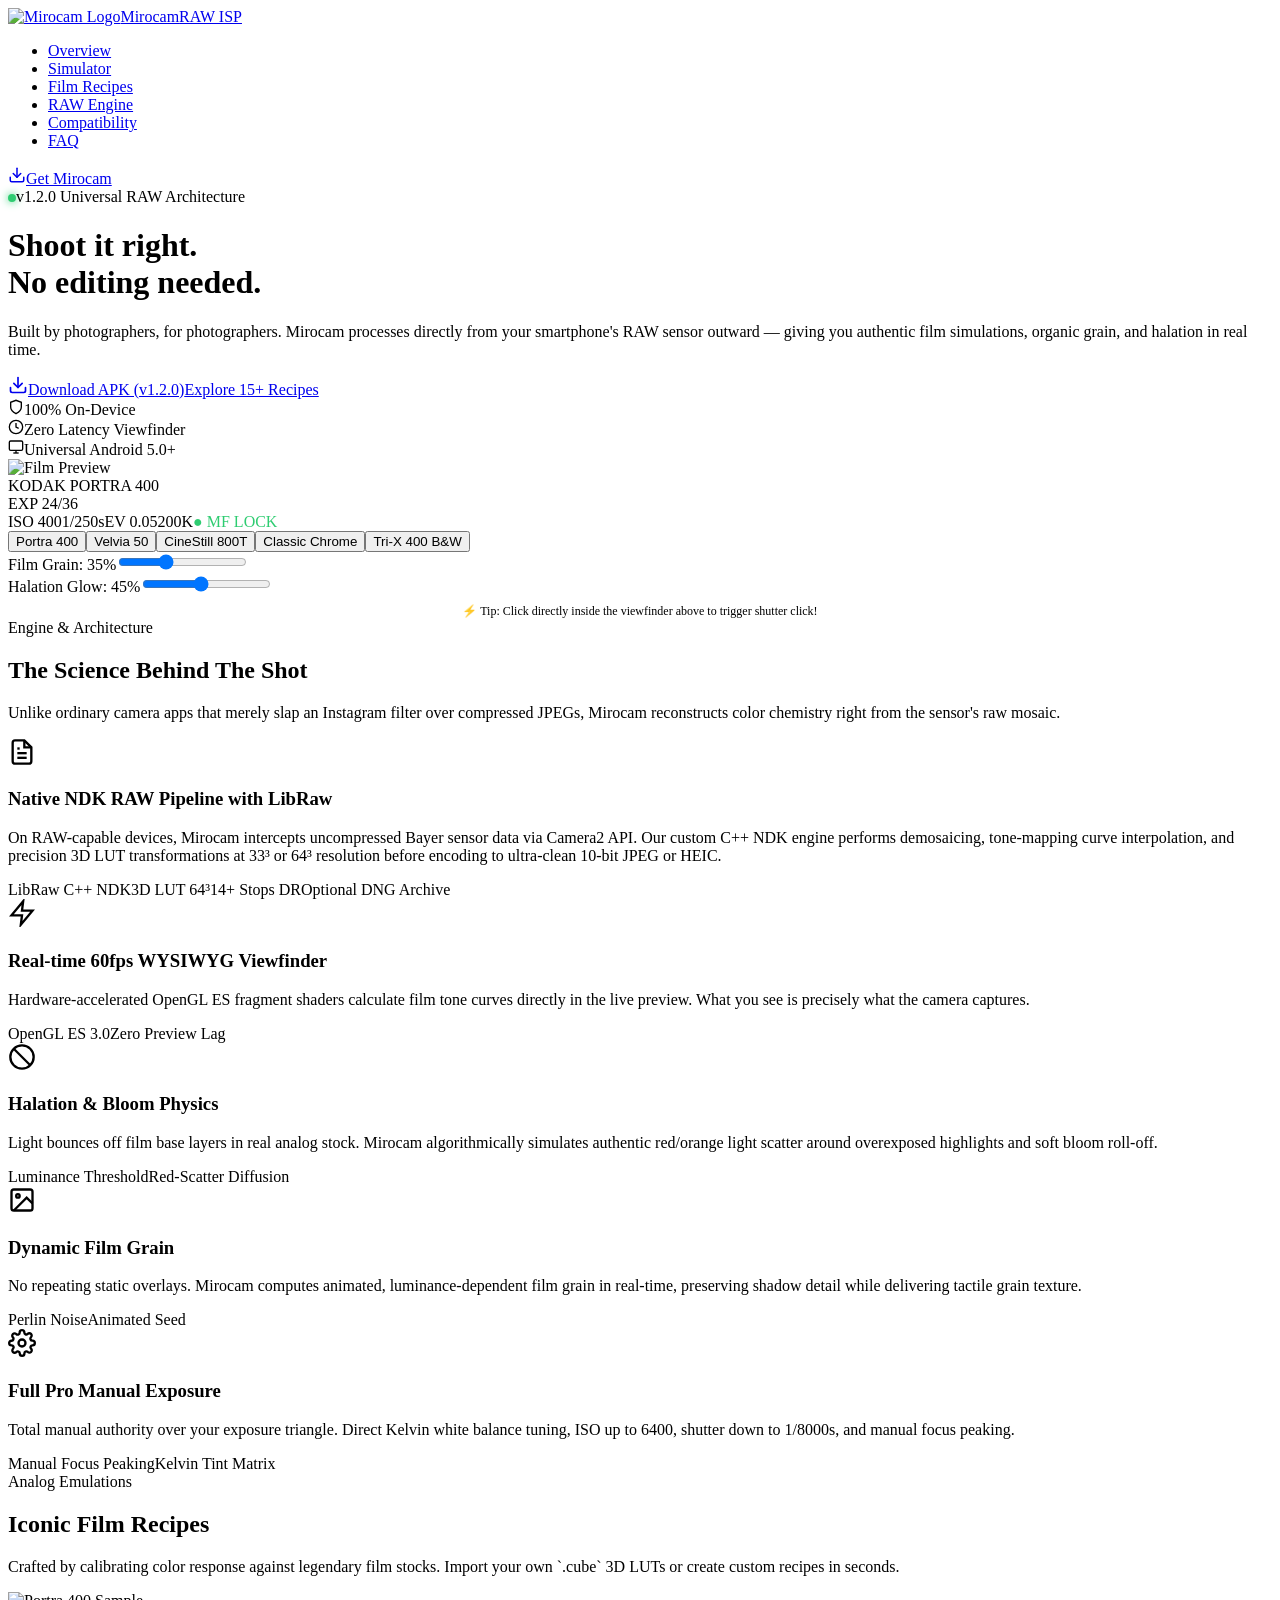
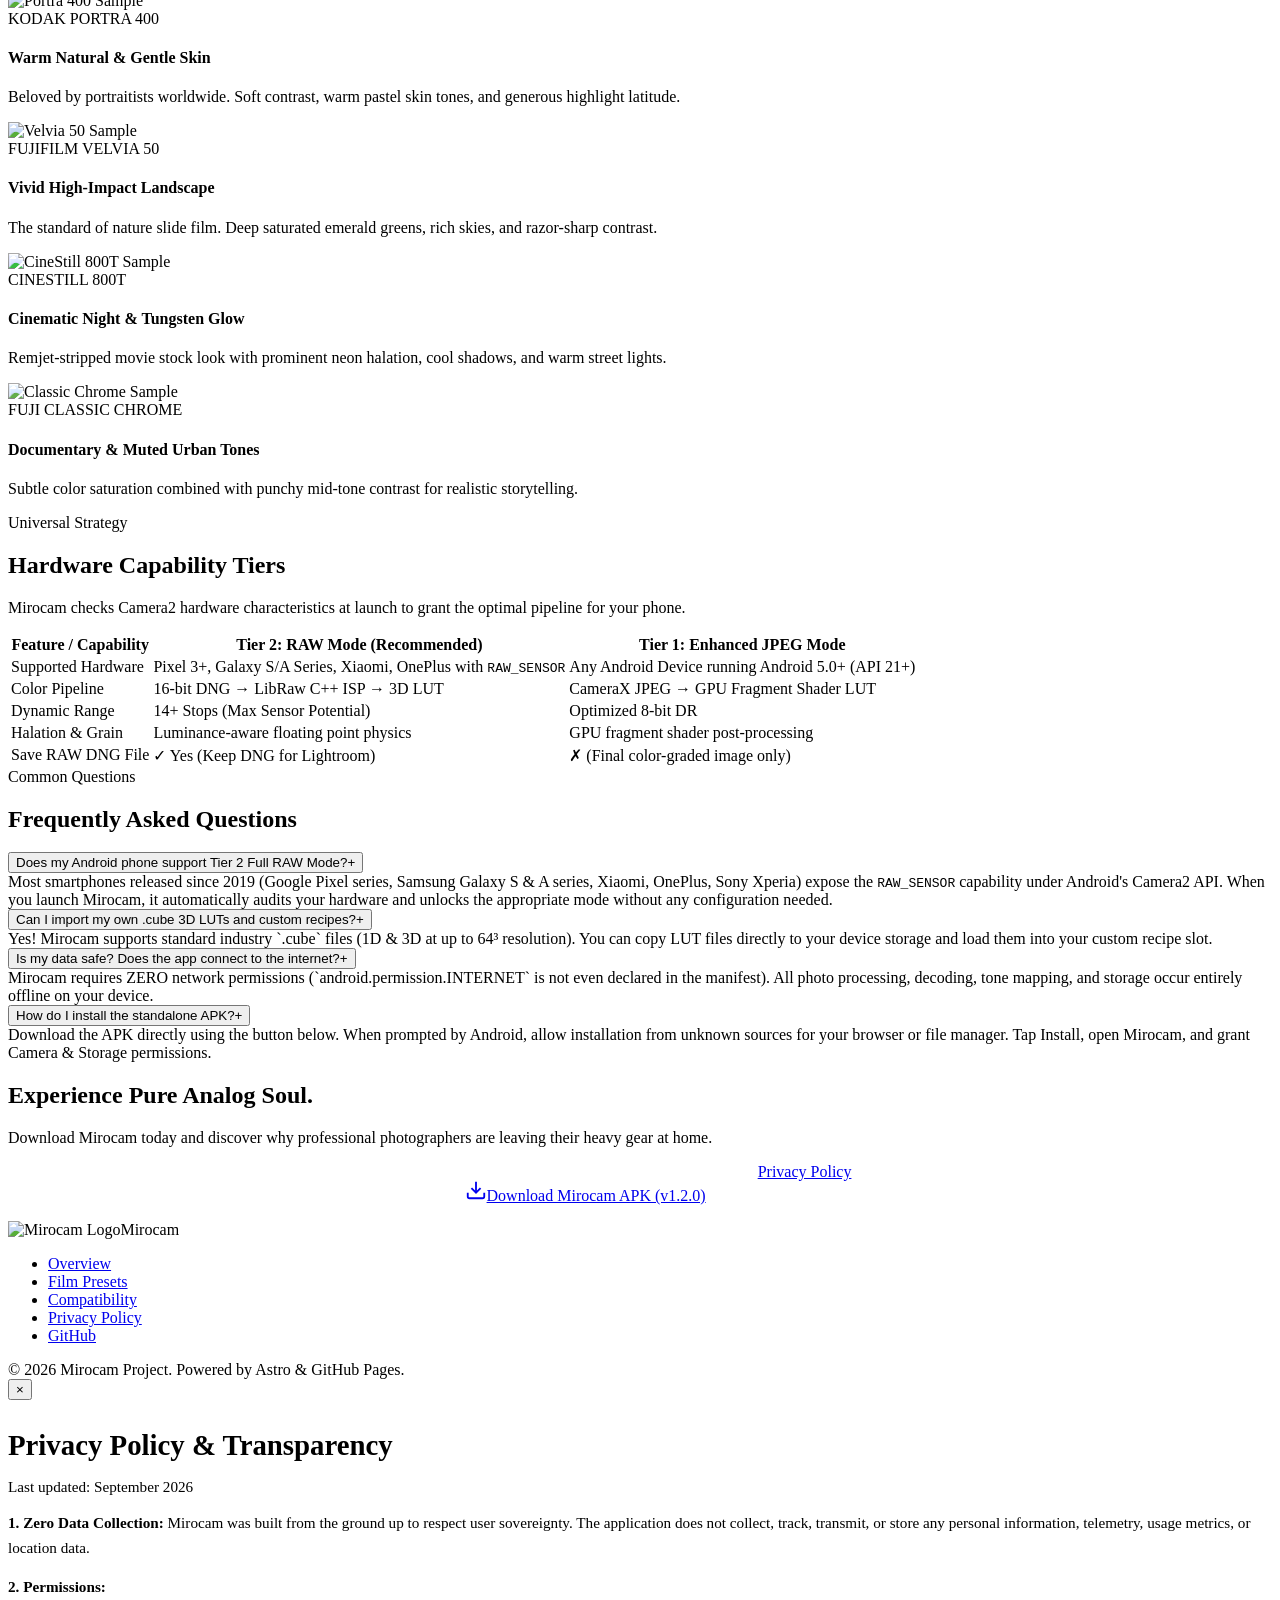
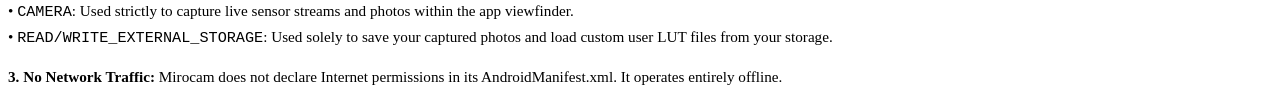
==== index.html @ 97ad63b9 "feat: initial static build for GitHub Pages" ====
<!DOCTYPE html><html lang="en"><head><meta charset="UTF-8"><meta name="viewport" content="width=device-width, initial-scale=1.0"><title>Mirocam — Analog Film Simulation & RAW Camera for Android</title><meta name="description" content="Transform your Android phone into an authentic film camera. Featuring a 16-bit RAW ISP pipeline, real-time 60fps viewfinder simulations, halation, grain, and curated film recipes. Shoot it right, no editing needed."><meta name="keywords" content="analog camera, film simulation, fujifilm recipes, raw camera android, libraw, 3d lut, halation, portra 400, velvia 50"><!-- OpenGraph --><meta property="og:title" content="Mirocam — Shoot it right. No editing needed."><meta property="og:description" content="True RAW sensor pipeline, real-time 60fps film viewfinder, and iconic analog recipes on your Android device."><meta property="og:image" content="/mirocam-web/assets/hero_sample.jpg"><meta property="og:type" content="website"><meta name="theme-color" content="#0a0c10"><!-- Google Fonts --><link rel="preconnect" href="https://fonts.googleapis.com"><link rel="preconnect" href="https://fonts.gstatic.com" crossorigin><link href="https://fonts.googleapis.com/css2?family=Playfair+Display:ital,wght@0,600;0,800;1,600&family=Plus+Jakarta+Sans:wght@400;500;600;700;800&family=Space+Grotesk:wght@500;600;700&display=swap" rel="stylesheet"><link rel="stylesheet" href="/mirocam-web/css/style.css"><link rel="icon" type="image/png" href="/mirocam-web/assets/logo.png"></head><body><!-- Grain Overlay --><div class="grain-overlay"></div><!-- Navigation --><nav class="navbar"><div class="container nav-inner"><a href="#" class="brand-link"><img src="/mirocam-web/assets/logo.png" alt="Mirocam Logo" class="brand-logo"><span class="brand-text">Mirocam</span><span class="brand-badge">RAW ISP</span></a><ul class="nav-links"><li><a href="#overview">Overview</a></li><li><a href="#simulator">Simulator</a></li><li><a href="#recipes">Film Recipes</a></li><li><a href="#technology">RAW Engine</a></li><li><a href="#specs">Compatibility</a></li><li><a href="#faq">FAQ</a></li></ul><div class="nav-actions"><a href="#download" class="btn btn-primary"><svg width="18" height="18" viewBox="0 0 24 24" fill="none" stroke="currentColor" stroke-width="2" stroke-linecap="round" stroke-linejoin="round"><path d="M21 15v4a2 2 0 0 1-2 2H5a2 2 0 0 1-2-2v-4"></path><polyline points="7 10 12 15 17 10"></polyline><line x1="12" y1="15" x2="12" y2="3"></line></svg>Get Mirocam</a></div></div></nav><!-- Hero Section --><header class="hero" id="overview"><div class="container hero-grid"><div class="hero-content"><div class="hero-pill"><span style="display:inline-block; width:8px; height:8px; border-radius:50%; background:#2ecc71; box-shadow:0 0 8px #2ecc71;"></span>v1.2.0 Universal RAW Architecture</div><h1 class="hero-title">Shoot it right.<br><span class="gradient-text">No editing needed.</span></h1><p class="hero-lead">Built by photographers, for photographers. Mirocam processes directly from your smartphone's RAW sensor outward — giving you authentic film simulations, organic grain, and halation in real time.</p><div class="hero-actions"><a href="#download" class="btn btn-primary btn-large"><svg width="20" height="20" viewBox="0 0 24 24" fill="none" stroke="currentColor" stroke-width="2" stroke-linecap="round" stroke-linejoin="round"><path d="M21 15v4a2 2 0 0 1-2 2H5a2 2 0 0 1-2-2v-4"></path><polyline points="7 10 12 15 17 10"></polyline><line x1="12" y1="15" x2="12" y2="3"></line></svg>Download APK (v1.2.0)</a><a href="#recipes" class="btn btn-secondary btn-large">Explore 15+ Recipes</a></div><div class="hero-meta"><div class="hero-meta-item"><svg width="16" height="16" viewBox="0 0 24 24" fill="none" stroke="currentColor" stroke-width="2"><path d="M12 22s8-4 8-10V5l-8-3-8 3v7c0 6 8 10 8 10z"></path></svg>100% On-Device</div><div class="hero-meta-item"><svg width="16" height="16" viewBox="0 0 24 24" fill="none" stroke="currentColor" stroke-width="2"><circle cx="12" cy="12" r="10"></circle><polyline points="12 6 12 12 16 14"></polyline></svg>Zero Latency Viewfinder</div><div class="hero-meta-item"><svg width="16" height="16" viewBox="0 0 24 24" fill="none" stroke="currentColor" stroke-width="2"><rect x="2" y="3" width="20" height="14" rx="2" ry="2"></rect><line x1="8" y1="21" x2="16" y2="21"></line><line x1="12" y1="17" x2="12" y2="21"></line></svg>Universal Android 5.0+</div></div></div><!-- Interactive Viewfinder Simulator --><div class="viewfinder-wrapper" id="simulator"><div class="viewfinder-bezel" id="vfBezel" title="Click anywhere to trigger shutter flash!"><img src="/mirocam-web/assets/hero_sample.jpg" alt="Film Preview" id="vfImage" class="viewfinder-image"><div class="halation-glow" id="vfHalation"></div><!-- HUD overlays --><div class="hud-top"><div class="hud-recipe-badge" id="vfBadge">KODAK PORTRA 400</div><div id="vfExp">EXP 24/36</div></div><div class="hud-crosshair"></div><div class="hud-bottom"><span id="vfIso">ISO 400</span><span id="vfSs">1/250s</span><span>EV 0.0</span><span id="vfWb">5200K</span><span style="color:#2ecc71;">● MF LOCK</span></div></div><!-- Simulator Control Deck --><div class="simulator-controls"><div class="recipe-tabs"><button class="recipe-btn active" data-recipe="portra">Portra 400</button><button class="recipe-btn" data-recipe="velvia">Velvia 50</button><button class="recipe-btn" data-recipe="cinestill">CineStill 800T</button><button class="recipe-btn" data-recipe="chrome">Classic Chrome</button><button class="recipe-btn" data-recipe="trix">Tri-X 400 B&W</button></div><div class="simulator-sliders"><div class="slider-group"><label>Film Grain: <span id="grainVal">35%</span></label><input type="range" id="grainSlider" min="0" max="100" value="35"></div><div class="slider-group"><label>Halation Glow: <span id="halationVal">45%</span></label><input type="range" id="halationSlider" min="0" max="100" value="45"></div></div><div style="font-size:0.75rem; color:var(--text-muted); font-family:var(--font-mono); margin-top:8px; text-align:center;">⚡ Tip: Click directly inside the viewfinder above to trigger shutter click!</div></div></div></div></header><!-- Bento Features Grid --><section class="section" id="technology"><div class="container"><div class="section-header"><div class="section-tag">Engine & Architecture</div><h2 class="section-title">The Science Behind The Shot</h2><p class="section-desc">Unlike ordinary camera apps that merely slap an Instagram filter over compressed JPEGs, Mirocam reconstructs color chemistry right from the sensor's raw mosaic.</p></div><div class="bento-grid"><div class="bento-card span-2"><div class="bento-icon"><svg width="28" height="28" viewBox="0 0 24 24" fill="none" stroke="currentColor" stroke-width="2"><path d="M14 2H6a2 2 0 0 0-2 2v16a2 2 0 0 0 2 2h12a2 2 0 0 0 2-2V8z"></path><polyline points="14 2 14 8 20 8"></polyline><line x1="16" y1="13" x2="8" y2="13"></line><line x1="16" y1="17" x2="8" y2="17"></line><polyline points="10 9 9 9 8 9"></polyline></svg></div><h3>Native NDK RAW Pipeline with LibRaw</h3><p>On RAW-capable devices, Mirocam intercepts uncompressed Bayer sensor data via Camera2 API. Our custom C++ NDK engine performs demosaicing, tone-mapping curve interpolation, and precision 3D LUT transformations at 33³ or 64³ resolution before encoding to ultra-clean 10-bit JPEG or HEIC.</p><div class="tech-tags"><span class="tech-tag">LibRaw C++ NDK</span><span class="tech-tag">3D LUT 64³</span><span class="tech-tag">14+ Stops DR</span><span class="tech-tag">Optional DNG Archive</span></div></div><div class="bento-card"><div class="bento-icon"><svg width="28" height="28" viewBox="0 0 24 24" fill="none" stroke="currentColor" stroke-width="2"><polygon points="13 2 3 14 12 14 11 22 21 10 12 10 13 2"></polygon></svg></div><h3>Real-time 60fps WYSIWYG Viewfinder</h3><p>Hardware-accelerated OpenGL ES fragment shaders calculate film tone curves directly in the live preview. What you see is precisely what the camera captures.</p><div class="tech-tags"><span class="tech-tag">OpenGL ES 3.0</span><span class="tech-tag">Zero Preview Lag</span></div></div><div class="bento-card"><div class="bento-icon"><svg width="28" height="28" viewBox="0 0 24 24" fill="none" stroke="currentColor" stroke-width="2"><circle cx="12" cy="12" r="10"></circle><line x1="4.93" y1="4.93" x2="19.07" y2="19.07"></line></svg></div><h3>Halation & Bloom Physics</h3><p>Light bounces off film base layers in real analog stock. Mirocam algorithmically simulates authentic red/orange light scatter around overexposed highlights and soft bloom roll-off.</p><div class="tech-tags"><span class="tech-tag">Luminance Threshold</span><span class="tech-tag">Red-Scatter Diffusion</span></div></div><div class="bento-card"><div class="bento-icon"><svg width="28" height="28" viewBox="0 0 24 24" fill="none" stroke="currentColor" stroke-width="2"><rect x="3" y="3" width="18" height="18" rx="2" ry="2"></rect><circle cx="8.5" cy="8.5" r="1.5"></circle><polyline points="21 15 16 10 5 21"></polyline></svg></div><h3>Dynamic Film Grain</h3><p>No repeating static overlays. Mirocam computes animated, luminance-dependent film grain in real-time, preserving shadow detail while delivering tactile grain texture.</p><div class="tech-tags"><span class="tech-tag">Perlin Noise</span><span class="tech-tag">Animated Seed</span></div></div><div class="bento-card"><div class="bento-icon"><svg width="28" height="28" viewBox="0 0 24 24" fill="none" stroke="currentColor" stroke-width="2"><circle cx="12" cy="12" r="3"></circle><path d="M19.4 15a1.65 1.65 0 0 0 .33 1.82l.06.06a2 2 0 0 1 0 2.83 2 2 0 0 1-2.83 0l-.06-.06a1.65 1.65 0 0 0-1.82-.33 1.65 1.65 0 0 0-1 1.51V21a2 2 0 0 1-2 2 2 2 0 0 1-2-2v-.09A1.65 1.65 0 0 0 9 19.4a1.65 1.65 0 0 0-1.82.33l-.06.06a2 2 0 0 1-2.83 0 2 2 0 0 1 0-2.83l.06-.06a1.65 1.65 0 0 0 .33-1.82 1.65 1.65 0 0 0-1.51-1H3a2 2 0 0 1-2-2 2 2 0 0 1 2-2h.09A1.65 1.65 0 0 0 4.6 9a1.65 1.65 0 0 0-.33-1.82l-.06-.06a2 2 0 0 1 0-2.83 2 2 0 0 1 2.83 0l.06.06a1.65 1.65 0 0 0 1.82.33H9a1.65 1.65 0 0 0 1-1.51V3a2 2 0 0 1 2-2 2 2 0 0 1 2 2v.09a1.65 1.65 0 0 0 1 1.51 1.65 1.65 0 0 0 1.82-.33l.06-.06a2 2 0 0 1 2.83 0 2 2 0 0 1 0 2.83l-.06.06a1.65 1.65 0 0 0-.33 1.82V9a1.65 1.65 0 0 0 1.51 1H21a2 2 0 0 1 2 2 2 2 0 0 1-2 2h-.09a1.65 1.65 0 0 0-1.51 1z"></path></svg></div><h3>Full Pro Manual Exposure</h3><p>Total manual authority over your exposure triangle. Direct Kelvin white balance tuning, ISO up to 6400, shutter down to 1/8000s, and manual focus peaking.</p><div class="tech-tags"><span class="tech-tag">Manual Focus Peaking</span><span class="tech-tag">Kelvin Tint Matrix</span></div></div></div></div></section><!-- Film Recipes Showcase --><section class="section" id="recipes" style="background: rgba(255,255,255,0.01);"><div class="container"><div class="section-header"><div class="section-tag">Analog Emulations</div><h2 class="section-title">Iconic Film Recipes</h2><p class="section-desc">Crafted by calibrating color response against legendary film stocks. Import your own `.cube` 3D LUTs or create custom recipes in seconds.</p></div><div class="recipes-grid"><div class="recipe-card"><div class="recipe-thumb"><img src="/mirocam-web/assets/hero_sample.jpg" alt="Portra 400 Sample"></div><div class="recipe-card-content"><div class="recipe-badge-name">KODAK PORTRA 400</div><h4>Warm Natural & Gentle Skin</h4><p>Beloved by portraitists worldwide. Soft contrast, warm pastel skin tones, and generous highlight latitude.</p><div class="color-palette-bar"><span class="color-swatch" style="background:#e8b998;"></span><span class="color-swatch" style="background:#d48a60;"></span><span class="color-swatch" style="background:#8f5e42;"></span><span class="color-swatch" style="background:#2b2c34;"></span></div></div></div><div class="recipe-card"><div class="recipe-thumb"><img src="/mirocam-web/assets/velvia_sample.jpg" alt="Velvia 50 Sample"></div><div class="recipe-card-content"><div class="recipe-badge-name">FUJIFILM VELVIA 50</div><h4>Vivid High-Impact Landscape</h4><p>The standard of nature slide film. Deep saturated emerald greens, rich skies, and razor-sharp contrast.</p><div class="color-palette-bar"><span class="color-swatch" style="background:#2ecc71;"></span><span class="color-swatch" style="background:#27ae60;"></span><span class="color-swatch" style="background:#f39c12;"></span><span class="color-swatch" style="background:#1b4f72;"></span></div></div></div><div class="recipe-card"><div class="recipe-thumb"><img src="/mirocam-web/assets/hero_sample.jpg" alt="CineStill 800T Sample" style="filter: hue-rotate(15deg) contrast(1.2);"></div><div class="recipe-card-content"><div class="recipe-badge-name">CINESTILL 800T</div><h4>Cinematic Night & Tungsten Glow</h4><p>Remjet-stripped movie stock look with prominent neon halation, cool shadows, and warm street lights.</p><div class="color-palette-bar"><span class="color-swatch" style="background:#e74c3c;"></span><span class="color-swatch" style="background:#f1c40f;"></span><span class="color-swatch" style="background:#2980b9;"></span><span class="color-swatch" style="background:#111936;"></span></div></div></div><div class="recipe-card"><div class="recipe-thumb"><img src="/mirocam-web/assets/hero_sample.jpg" alt="Classic Chrome Sample" style="filter: saturate(0.7) contrast(1.2);"></div><div class="recipe-card-content"><div class="recipe-badge-name">FUJI CLASSIC CHROME</div><h4>Documentary & Muted Urban Tones</h4><p>Subtle color saturation combined with punchy mid-tone contrast for realistic storytelling.</p><div class="color-palette-bar"><span class="color-swatch" style="background:#7f8c8d;"></span><span class="color-swatch" style="background:#95a5a6;"></span><span class="color-swatch" style="background:#34495e;"></span><span class="color-swatch" style="background:#2c3e50;"></span></div></div></div></div></div></section><!-- Hardware Compatibility Table --><section class="section" id="specs"><div class="container"><div class="section-header"><div class="section-tag">Universal Strategy</div><h2 class="section-title">Hardware Capability Tiers</h2><p class="section-desc">Mirocam checks Camera2 hardware characteristics at launch to grant the optimal pipeline for your phone.</p></div><div class="comparison-container"><div class="table-responsive"><table class="comp-table"><thead><tr><th>Feature / Capability</th><th class="highlight-col">Tier 2: RAW Mode (Recommended)</th><th>Tier 1: Enhanced JPEG Mode</th></tr></thead><tbody><tr><td>Supported Hardware</td><td class="highlight-col">Pixel 3+, Galaxy S/A Series, Xiaomi, OnePlus with <code>RAW_SENSOR</code></td><td>Any Android Device running Android 5.0+ (API 21+)</td></tr><tr><td>Color Pipeline</td><td class="highlight-col">16-bit DNG → LibRaw C++ ISP → 3D LUT</td><td>CameraX JPEG → GPU Fragment Shader LUT</td></tr><tr><td>Dynamic Range</td><td class="highlight-col">14+ Stops (Max Sensor Potential)</td><td>Optimized 8-bit DR</td></tr><tr><td>Halation & Grain</td><td class="highlight-col">Luminance-aware floating point physics</td><td>GPU fragment shader post-processing</td></tr><tr><td>Save RAW DNG File</td><td class="highlight-col">✓ Yes (Keep DNG for Lightroom)</td><td>✗ (Final color-graded image only)</td></tr></tbody></table></div></div></div></section><!-- FAQ Section --><section class="section" id="faq"><div class="container"><div class="section-header"><div class="section-tag">Common Questions</div><h2 class="section-title">Frequently Asked Questions</h2></div><div class="faq-grid"><div class="faq-item"><button class="faq-question">Does my Android phone support Tier 2 Full RAW Mode?<span class="faq-icon">+</span></button><div class="faq-answer">Most smartphones released since 2019 (Google Pixel series, Samsung Galaxy S & A series, Xiaomi, OnePlus, Sony Xperia) expose the <code>RAW_SENSOR</code> capability under Android's Camera2 API. When you launch Mirocam, it automatically audits your hardware and unlocks the appropriate mode without any configuration needed.</div></div><div class="faq-item"><button class="faq-question">Can I import my own .cube 3D LUTs and custom recipes?<span class="faq-icon">+</span></button><div class="faq-answer">Yes! Mirocam supports standard industry `.cube` files (1D & 3D at up to 64³ resolution). You can copy LUT files directly to your device storage and load them into your custom recipe slot.</div></div><div class="faq-item"><button class="faq-question">Is my data safe? Does the app connect to the internet?<span class="faq-icon">+</span></button><div class="faq-answer">Mirocam requires ZERO network permissions (`android.permission.INTERNET` is not even declared in the manifest). All photo processing, decoding, tone mapping, and storage occur entirely offline on your device.</div></div><div class="faq-item"><button class="faq-question">How do I install the standalone APK?<span class="faq-icon">+</span></button><div class="faq-answer">Download the APK directly using the button below. When prompted by Android, allow installation from unknown sources for your browser or file manager. Tap Install, open Mirocam, and grant Camera & Storage permissions.</div></div></div></div></section><!-- Download CTA Section --><section class="section" id="download"><div class="container"><div class="cta-box"><h2>Experience Pure Analog Soul.</h2><p>Download Mirocam today and discover why professional photographers are leaving their heavy gear at home.</p><div style="display:flex; justify-content:center; gap:16px; flex-wrap:wrap;"><a href="#" class="btn btn-primary btn-large" style="padding: 16px 36px;"><svg width="22" height="22" viewBox="0 0 24 24" fill="none" stroke="currentColor" stroke-width="2"><path d="M21 15v4a2 2 0 0 1-2 2H5a2 2 0 0 1-2-2v-4"></path><polyline points="7 10 12 15 17 10"></polyline><line x1="12" y1="15" x2="12" y2="3"></line></svg>Download Mirocam APK (v1.2.0)</a><a href="#" class="btn btn-secondary btn-large" data-modal="privacy">Privacy Policy</a></div></div></div></section><!-- Footer --><footer class="footer"><div class="container"><div class="footer-inner"><div class="brand-link"><img src="/mirocam-web/assets/logo.png" alt="Mirocam Logo" class="brand-logo"><span class="brand-text">Mirocam</span></div><ul class="footer-links"><li><a href="#overview">Overview</a></li><li><a href="#recipes">Film Presets</a></li><li><a href="#specs">Compatibility</a></li><li><a href="#" data-modal="privacy">Privacy Policy</a></li><li><a href="#">GitHub</a></li></ul></div><div class="footer-bottom">&copy; 2026 Mirocam Project. Powered by Astro & GitHub Pages.</div></div></footer><!-- Privacy Policy Modal --><div class="modal" id="privacyModal"><div class="modal-content"><button class="modal-close" id="modalClose">&times;</button><h3 style="font-family: var(--font-serif); font-size: 1.8rem; margin-bottom: 16px;">Privacy Policy & Transparency</h3><p style="color: var(--text-secondary); margin-bottom: 14px; font-size: 0.95rem;">Last updated: September 2026</p><p style="color: var(--text-secondary); margin-bottom: 14px; font-size: 0.95rem; line-height: 1.6;"><strong>1. Zero Data Collection:</strong> Mirocam was built from the ground up to respect user sovereignty. The application does not collect, track, transmit, or store any personal information, telemetry, usage metrics, or location data.</p><p style="color: var(--text-secondary); margin-bottom: 14px; font-size: 0.95rem; line-height: 1.6;"><strong>2. Permissions:</strong><br>• <code>CAMERA</code>: Used strictly to capture live sensor streams and photos within the app viewfinder.<br>• <code>READ/WRITE_EXTERNAL_STORAGE</code>: Used solely to save your captured photos and load custom user LUT files from your storage.</p><p style="color: var(--text-secondary); margin-bottom: 14px; font-size: 0.95rem; line-height: 1.6;"><strong>3. No Network Traffic:</strong> Mirocam does not declare Internet permissions in its AndroidManifest.xml. It operates entirely offline.</p></div></div><script src="/mirocam-web/js/main.js"></script></body></html>
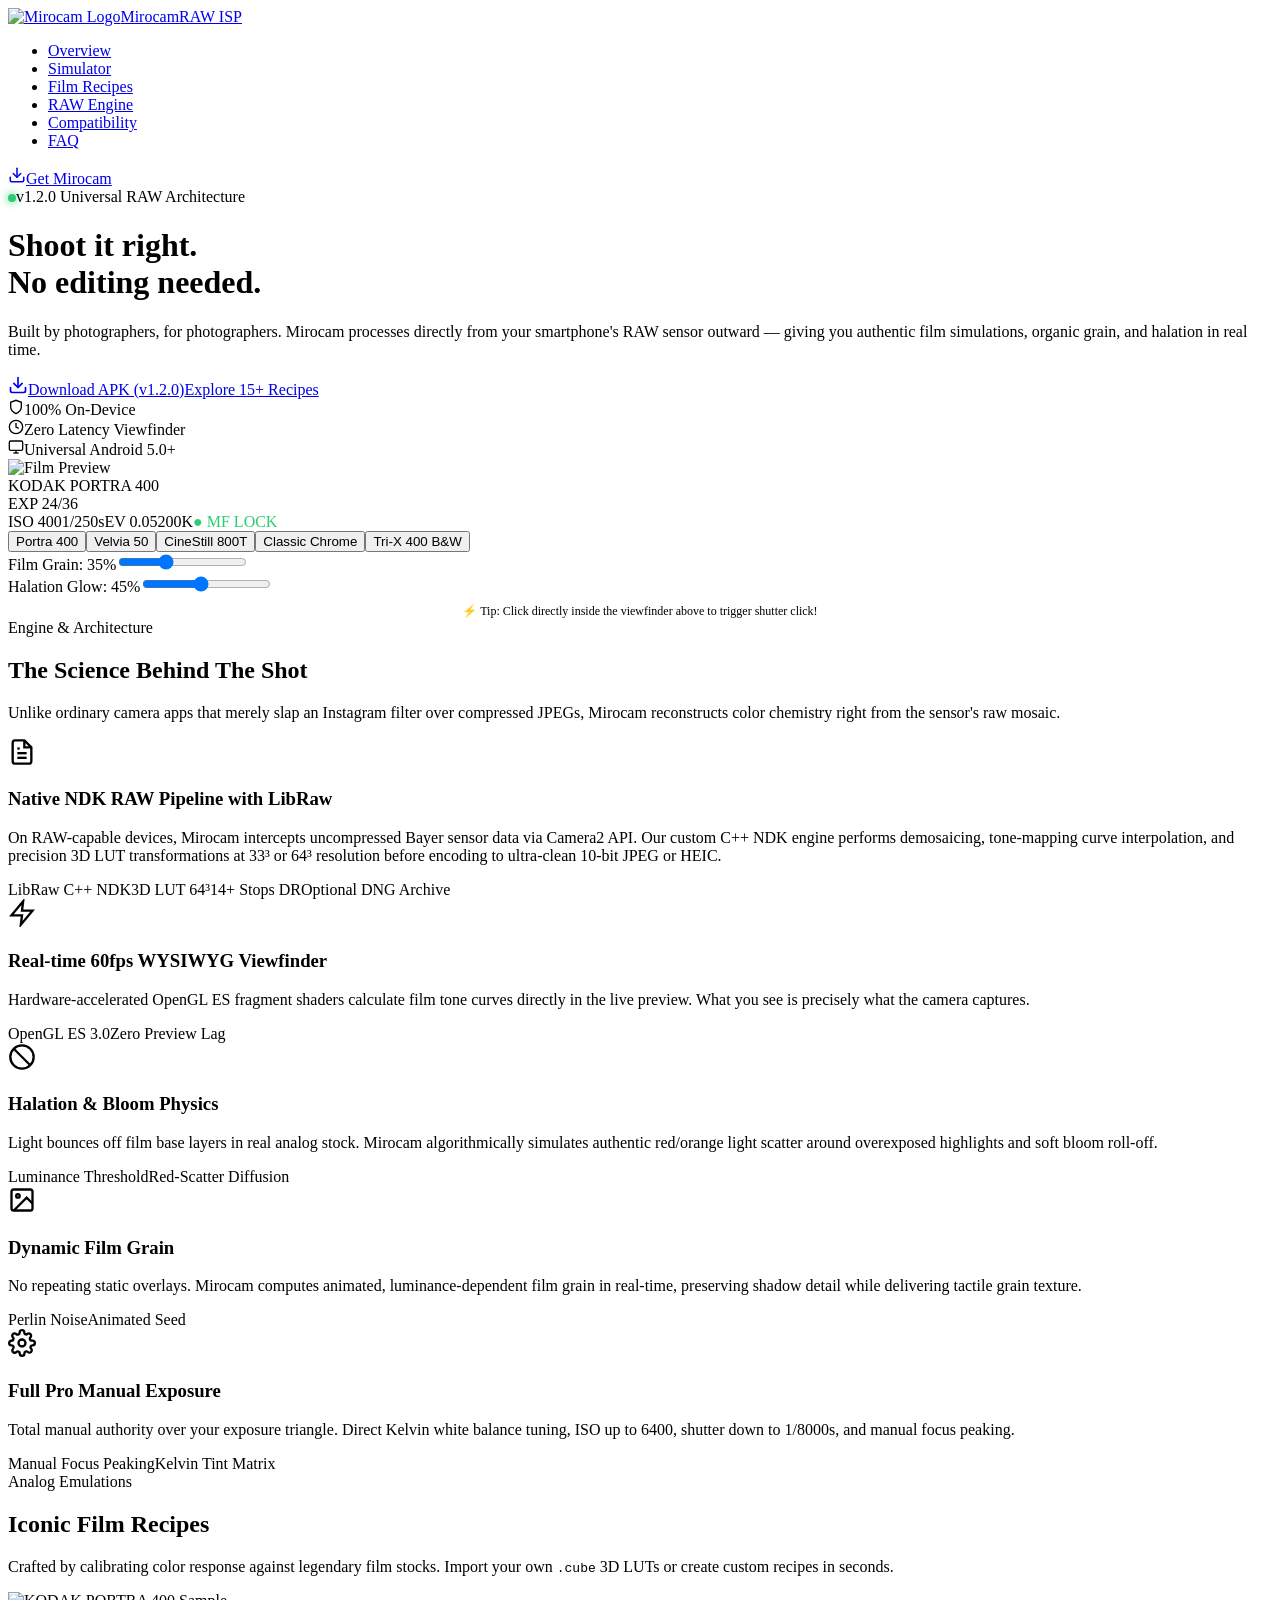
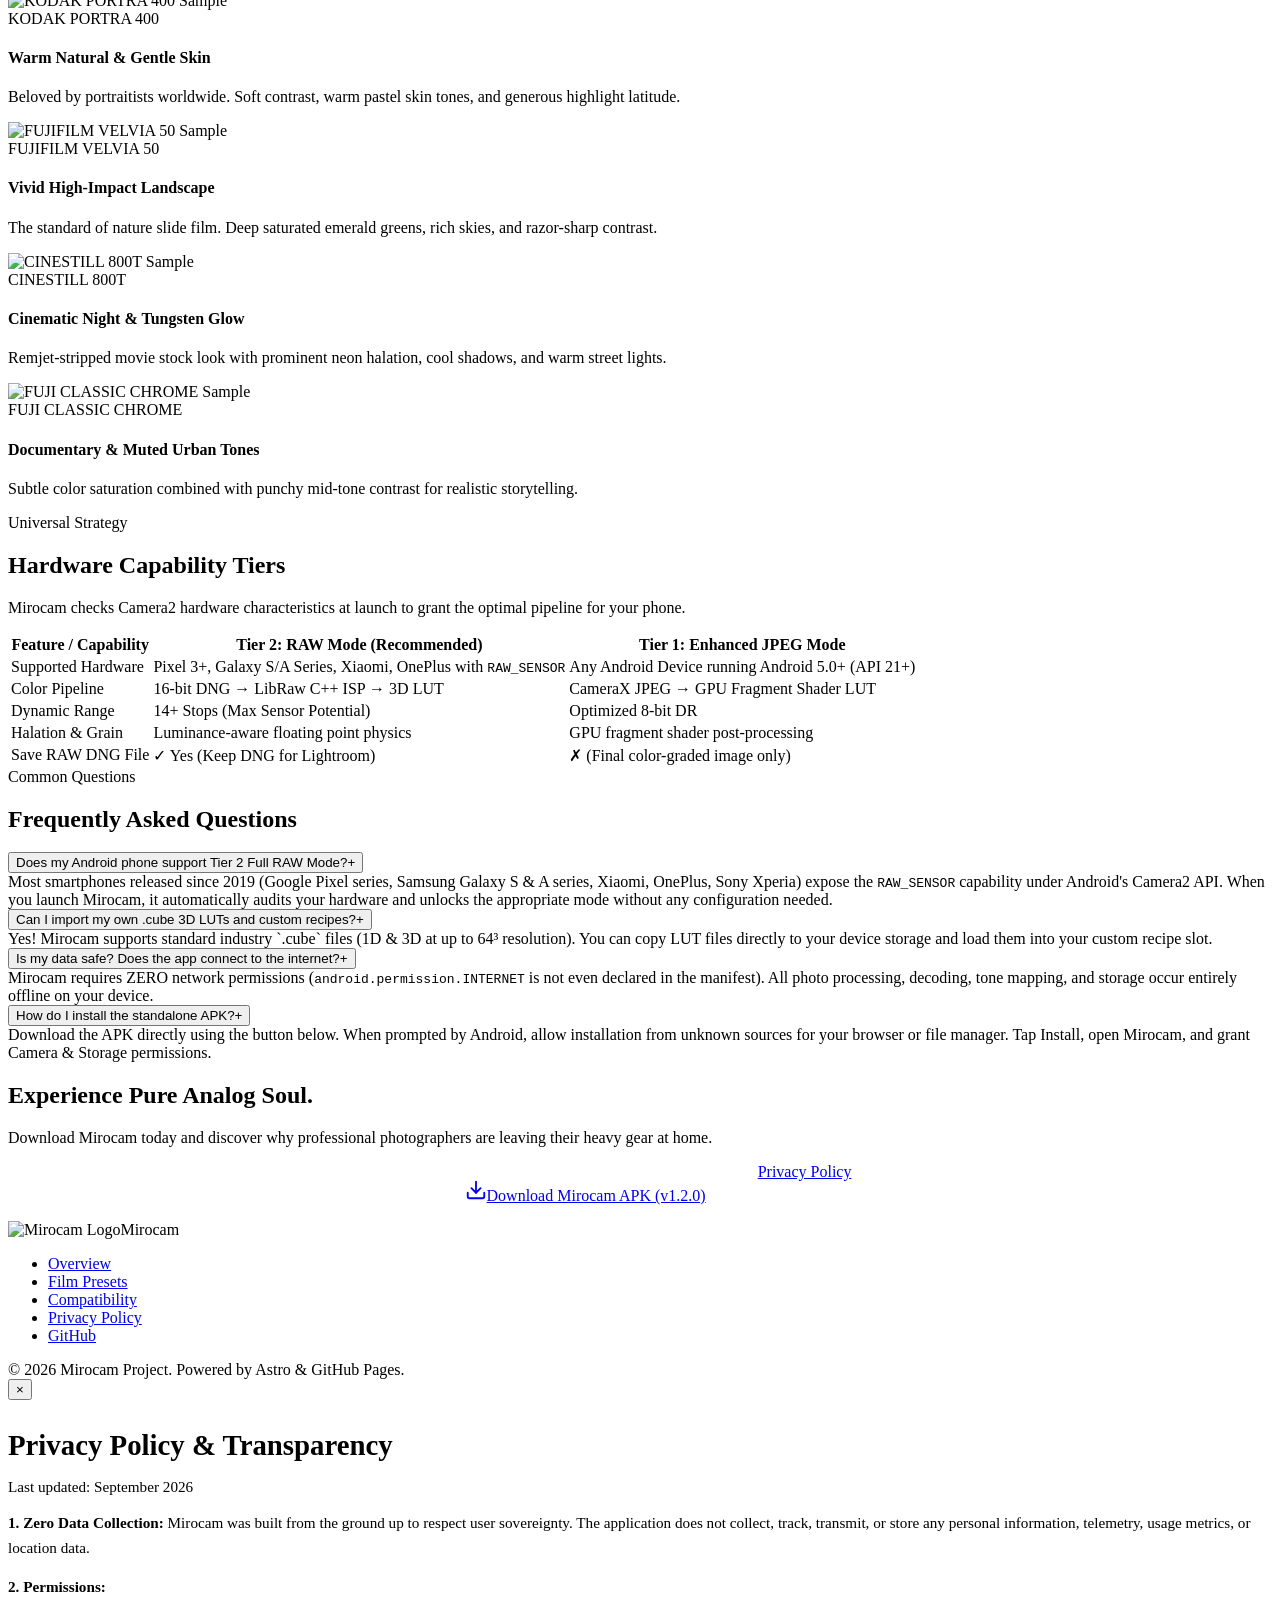
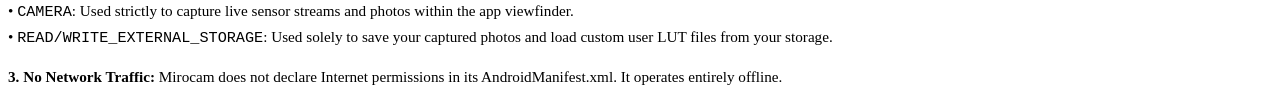
==== commit 6ad87c1c: "Update from https://github.com/trungntdev-9x/mirocam/commit/5ded9687a02304ae86dddd121e5688636910f578" ====
--- a/index.html
+++ b/index.html
@@ -1 +1 @@
-<!DOCTYPE html><html lang="en"><head><meta charset="UTF-8"><meta name="viewport" content="width=device-width, initial-scale=1.0"><title>Mirocam — Analog Film Simulation & RAW Camera for Android</title><meta name="description" content="Transform your Android phone into an authentic film camera. Featuring a 16-bit RAW ISP pipeline, real-time 60fps viewfinder simulations, halation, grain, and curated film recipes. Shoot it right, no editing needed."><meta name="keywords" content="analog camera, film simulation, fujifilm recipes, raw camera android, libraw, 3d lut, halation, portra 400, velvia 50"><!-- OpenGraph --><meta property="og:title" content="Mirocam — Shoot it right. No editing needed."><meta property="og:description" content="True RAW sensor pipeline, real-time 60fps film viewfinder, and iconic analog recipes on your Android device."><meta property="og:image" content="/mirocam-web/assets/hero_sample.jpg"><meta property="og:type" content="website"><meta name="theme-color" content="#0a0c10"><!-- Google Fonts --><link rel="preconnect" href="https://fonts.googleapis.com"><link rel="preconnect" href="https://fonts.gstatic.com" crossorigin><link href="https://fonts.googleapis.com/css2?family=Playfair+Display:ital,wght@0,600;0,800;1,600&family=Plus+Jakarta+Sans:wght@400;500;600;700;800&family=Space+Grotesk:wght@500;600;700&display=swap" rel="stylesheet"><link rel="stylesheet" href="/mirocam-web/css/style.css"><link rel="icon" type="image/png" href="/mirocam-web/assets/logo.png"></head><body><!-- Grain Overlay --><div class="grain-overlay"></div><!-- Navigation --><nav class="navbar"><div class="container nav-inner"><a href="#" class="brand-link"><img src="/mirocam-web/assets/logo.png" alt="Mirocam Logo" class="brand-logo"><span class="brand-text">Mirocam</span><span class="brand-badge">RAW ISP</span></a><ul class="nav-links"><li><a href="#overview">Overview</a></li><li><a href="#simulator">Simulator</a></li><li><a href="#recipes">Film Recipes</a></li><li><a href="#technology">RAW Engine</a></li><li><a href="#specs">Compatibility</a></li><li><a href="#faq">FAQ</a></li></ul><div class="nav-actions"><a href="#download" class="btn btn-primary"><svg width="18" height="18" viewBox="0 0 24 24" fill="none" stroke="currentColor" stroke-width="2" stroke-linecap="round" stroke-linejoin="round"><path d="M21 15v4a2 2 0 0 1-2 2H5a2 2 0 0 1-2-2v-4"></path><polyline points="7 10 12 15 17 10"></polyline><line x1="12" y1="15" x2="12" y2="3"></line></svg>Get Mirocam</a></div></div></nav><!-- Hero Section --><header class="hero" id="overview"><div class="container hero-grid"><div class="hero-content"><div class="hero-pill"><span style="display:inline-block; width:8px; height:8px; border-radius:50%; background:#2ecc71; box-shadow:0 0 8px #2ecc71;"></span>v1.2.0 Universal RAW Architecture</div><h1 class="hero-title">Shoot it right.<br><span class="gradient-text">No editing needed.</span></h1><p class="hero-lead">Built by photographers, for photographers. Mirocam processes directly from your smartphone's RAW sensor outward — giving you authentic film simulations, organic grain, and halation in real time.</p><div class="hero-actions"><a href="#download" class="btn btn-primary btn-large"><svg width="20" height="20" viewBox="0 0 24 24" fill="none" stroke="currentColor" stroke-width="2" stroke-linecap="round" stroke-linejoin="round"><path d="M21 15v4a2 2 0 0 1-2 2H5a2 2 0 0 1-2-2v-4"></path><polyline points="7 10 12 15 17 10"></polyline><line x1="12" y1="15" x2="12" y2="3"></line></svg>Download APK (v1.2.0)</a><a href="#recipes" class="btn btn-secondary btn-large">Explore 15+ Recipes</a></div><div class="hero-meta"><div class="hero-meta-item"><svg width="16" height="16" viewBox="0 0 24 24" fill="none" stroke="currentColor" stroke-width="2"><path d="M12 22s8-4 8-10V5l-8-3-8 3v7c0 6 8 10 8 10z"></path></svg>100% On-Device</div><div class="hero-meta-item"><svg width="16" height="16" viewBox="0 0 24 24" fill="none" stroke="currentColor" stroke-width="2"><circle cx="12" cy="12" r="10"></circle><polyline points="12 6 12 12 16 14"></polyline></svg>Zero Latency Viewfinder</div><div class="hero-meta-item"><svg width="16" height="16" viewBox="0 0 24 24" fill="none" stroke="currentColor" stroke-width="2"><rect x="2" y="3" width="20" height="14" rx="2" ry="2"></rect><line x1="8" y1="21" x2="16" y2="21"></line><line x1="12" y1="17" x2="12" y2="21"></line></svg>Universal Android 5.0+</div></div></div><!-- Interactive Viewfinder Simulator --><div class="viewfinder-wrapper" id="simulator"><div class="viewfinder-bezel" id="vfBezel" title="Click anywhere to trigger shutter flash!"><img src="/mirocam-web/assets/hero_sample.jpg" alt="Film Preview" id="vfImage" class="viewfinder-image"><div class="halation-glow" id="vfHalation"></div><!-- HUD overlays --><div class="hud-top"><div class="hud-recipe-badge" id="vfBadge">KODAK PORTRA 400</div><div id="vfExp">EXP 24/36</div></div><div class="hud-crosshair"></div><div class="hud-bottom"><span id="vfIso">ISO 400</span><span id="vfSs">1/250s</span><span>EV 0.0</span><span id="vfWb">5200K</span><span style="color:#2ecc71;">● MF LOCK</span></div></div><!-- Simulator Control Deck --><div class="simulator-controls"><div class="recipe-tabs"><button class="recipe-btn active" data-recipe="portra">Portra 400</button><button class="recipe-btn" data-recipe="velvia">Velvia 50</button><button class="recipe-btn" data-recipe="cinestill">CineStill 800T</button><button class="recipe-btn" data-recipe="chrome">Classic Chrome</button><button class="recipe-btn" data-recipe="trix">Tri-X 400 B&W</button></div><div class="simulator-sliders"><div class="slider-group"><label>Film Grain: <span id="grainVal">35%</span></label><input type="range" id="grainSlider" min="0" max="100" value="35"></div><div class="slider-group"><label>Halation Glow: <span id="halationVal">45%</span></label><input type="range" id="halationSlider" min="0" max="100" value="45"></div></div><div style="font-size:0.75rem; color:var(--text-muted); font-family:var(--font-mono); margin-top:8px; text-align:center;">⚡ Tip: Click directly inside the viewfinder above to trigger shutter click!</div></div></div></div></header><!-- Bento Features Grid --><section class="section" id="technology"><div class="container"><div class="section-header"><div class="section-tag">Engine & Architecture</div><h2 class="section-title">The Science Behind The Shot</h2><p class="section-desc">Unlike ordinary camera apps that merely slap an Instagram filter over compressed JPEGs, Mirocam reconstructs color chemistry right from the sensor's raw mosaic.</p></div><div class="bento-grid"><div class="bento-card span-2"><div class="bento-icon"><svg width="28" height="28" viewBox="0 0 24 24" fill="none" stroke="currentColor" stroke-width="2"><path d="M14 2H6a2 2 0 0 0-2 2v16a2 2 0 0 0 2 2h12a2 2 0 0 0 2-2V8z"></path><polyline points="14 2 14 8 20 8"></polyline><line x1="16" y1="13" x2="8" y2="13"></line><line x1="16" y1="17" x2="8" y2="17"></line><polyline points="10 9 9 9 8 9"></polyline></svg></div><h3>Native NDK RAW Pipeline with LibRaw</h3><p>On RAW-capable devices, Mirocam intercepts uncompressed Bayer sensor data via Camera2 API. Our custom C++ NDK engine performs demosaicing, tone-mapping curve interpolation, and precision 3D LUT transformations at 33³ or 64³ resolution before encoding to ultra-clean 10-bit JPEG or HEIC.</p><div class="tech-tags"><span class="tech-tag">LibRaw C++ NDK</span><span class="tech-tag">3D LUT 64³</span><span class="tech-tag">14+ Stops DR</span><span class="tech-tag">Optional DNG Archive</span></div></div><div class="bento-card"><div class="bento-icon"><svg width="28" height="28" viewBox="0 0 24 24" fill="none" stroke="currentColor" stroke-width="2"><polygon points="13 2 3 14 12 14 11 22 21 10 12 10 13 2"></polygon></svg></div><h3>Real-time 60fps WYSIWYG Viewfinder</h3><p>Hardware-accelerated OpenGL ES fragment shaders calculate film tone curves directly in the live preview. What you see is precisely what the camera captures.</p><div class="tech-tags"><span class="tech-tag">OpenGL ES 3.0</span><span class="tech-tag">Zero Preview Lag</span></div></div><div class="bento-card"><div class="bento-icon"><svg width="28" height="28" viewBox="0 0 24 24" fill="none" stroke="currentColor" stroke-width="2"><circle cx="12" cy="12" r="10"></circle><line x1="4.93" y1="4.93" x2="19.07" y2="19.07"></line></svg></div><h3>Halation & Bloom Physics</h3><p>Light bounces off film base layers in real analog stock. Mirocam algorithmically simulates authentic red/orange light scatter around overexposed highlights and soft bloom roll-off.</p><div class="tech-tags"><span class="tech-tag">Luminance Threshold</span><span class="tech-tag">Red-Scatter Diffusion</span></div></div><div class="bento-card"><div class="bento-icon"><svg width="28" height="28" viewBox="0 0 24 24" fill="none" stroke="currentColor" stroke-width="2"><rect x="3" y="3" width="18" height="18" rx="2" ry="2"></rect><circle cx="8.5" cy="8.5" r="1.5"></circle><polyline points="21 15 16 10 5 21"></polyline></svg></div><h3>Dynamic Film Grain</h3><p>No repeating static overlays. Mirocam computes animated, luminance-dependent film grain in real-time, preserving shadow detail while delivering tactile grain texture.</p><div class="tech-tags"><span class="tech-tag">Perlin Noise</span><span class="tech-tag">Animated Seed</span></div></div><div class="bento-card"><div class="bento-icon"><svg width="28" height="28" viewBox="0 0 24 24" fill="none" stroke="currentColor" stroke-width="2"><circle cx="12" cy="12" r="3"></circle><path d="M19.4 15a1.65 1.65 0 0 0 .33 1.82l.06.06a2 2 0 0 1 0 2.83 2 2 0 0 1-2.83 0l-.06-.06a1.65 1.65 0 0 0-1.82-.33 1.65 1.65 0 0 0-1 1.51V21a2 2 0 0 1-2 2 2 2 0 0 1-2-2v-.09A1.65 1.65 0 0 0 9 19.4a1.65 1.65 0 0 0-1.82.33l-.06.06a2 2 0 0 1-2.83 0 2 2 0 0 1 0-2.83l.06-.06a1.65 1.65 0 0 0 .33-1.82 1.65 1.65 0 0 0-1.51-1H3a2 2 0 0 1-2-2 2 2 0 0 1 2-2h.09A1.65 1.65 0 0 0 4.6 9a1.65 1.65 0 0 0-.33-1.82l-.06-.06a2 2 0 0 1 0-2.83 2 2 0 0 1 2.83 0l.06.06a1.65 1.65 0 0 0 1.82.33H9a1.65 1.65 0 0 0 1-1.51V3a2 2 0 0 1 2-2 2 2 0 0 1 2 2v.09a1.65 1.65 0 0 0 1 1.51 1.65 1.65 0 0 0 1.82-.33l.06-.06a2 2 0 0 1 2.83 0 2 2 0 0 1 0 2.83l-.06.06a1.65 1.65 0 0 0-.33 1.82V9a1.65 1.65 0 0 0 1.51 1H21a2 2 0 0 1 2 2 2 2 0 0 1-2 2h-.09a1.65 1.65 0 0 0-1.51 1z"></path></svg></div><h3>Full Pro Manual Exposure</h3><p>Total manual authority over your exposure triangle. Direct Kelvin white balance tuning, ISO up to 6400, shutter down to 1/8000s, and manual focus peaking.</p><div class="tech-tags"><span class="tech-tag">Manual Focus Peaking</span><span class="tech-tag">Kelvin Tint Matrix</span></div></div></div></div></section><!-- Film Recipes Showcase --><section class="section" id="recipes" style="background: rgba(255,255,255,0.01);"><div class="container"><div class="section-header"><div class="section-tag">Analog Emulations</div><h2 class="section-title">Iconic Film Recipes</h2><p class="section-desc">Crafted by calibrating color response against legendary film stocks. Import your own `.cube` 3D LUTs or create custom recipes in seconds.</p></div><div class="recipes-grid"><div class="recipe-card"><div class="recipe-thumb"><img src="/mirocam-web/assets/hero_sample.jpg" alt="Portra 400 Sample"></div><div class="recipe-card-content"><div class="recipe-badge-name">KODAK PORTRA 400</div><h4>Warm Natural & Gentle Skin</h4><p>Beloved by portraitists worldwide. Soft contrast, warm pastel skin tones, and generous highlight latitude.</p><div class="color-palette-bar"><span class="color-swatch" style="background:#e8b998;"></span><span class="color-swatch" style="background:#d48a60;"></span><span class="color-swatch" style="background:#8f5e42;"></span><span class="color-swatch" style="background:#2b2c34;"></span></div></div></div><div class="recipe-card"><div class="recipe-thumb"><img src="/mirocam-web/assets/velvia_sample.jpg" alt="Velvia 50 Sample"></div><div class="recipe-card-content"><div class="recipe-badge-name">FUJIFILM VELVIA 50</div><h4>Vivid High-Impact Landscape</h4><p>The standard of nature slide film. Deep saturated emerald greens, rich skies, and razor-sharp contrast.</p><div class="color-palette-bar"><span class="color-swatch" style="background:#2ecc71;"></span><span class="color-swatch" style="background:#27ae60;"></span><span class="color-swatch" style="background:#f39c12;"></span><span class="color-swatch" style="background:#1b4f72;"></span></div></div></div><div class="recipe-card"><div class="recipe-thumb"><img src="/mirocam-web/assets/hero_sample.jpg" alt="CineStill 800T Sample" style="filter: hue-rotate(15deg) contrast(1.2);"></div><div class="recipe-card-content"><div class="recipe-badge-name">CINESTILL 800T</div><h4>Cinematic Night & Tungsten Glow</h4><p>Remjet-stripped movie stock look with prominent neon halation, cool shadows, and warm street lights.</p><div class="color-palette-bar"><span class="color-swatch" style="background:#e74c3c;"></span><span class="color-swatch" style="background:#f1c40f;"></span><span class="color-swatch" style="background:#2980b9;"></span><span class="color-swatch" style="background:#111936;"></span></div></div></div><div class="recipe-card"><div class="recipe-thumb"><img src="/mirocam-web/assets/hero_sample.jpg" alt="Classic Chrome Sample" style="filter: saturate(0.7) contrast(1.2);"></div><div class="recipe-card-content"><div class="recipe-badge-name">FUJI CLASSIC CHROME</div><h4>Documentary & Muted Urban Tones</h4><p>Subtle color saturation combined with punchy mid-tone contrast for realistic storytelling.</p><div class="color-palette-bar"><span class="color-swatch" style="background:#7f8c8d;"></span><span class="color-swatch" style="background:#95a5a6;"></span><span class="color-swatch" style="background:#34495e;"></span><span class="color-swatch" style="background:#2c3e50;"></span></div></div></div></div></div></section><!-- Hardware Compatibility Table --><section class="section" id="specs"><div class="container"><div class="section-header"><div class="section-tag">Universal Strategy</div><h2 class="section-title">Hardware Capability Tiers</h2><p class="section-desc">Mirocam checks Camera2 hardware characteristics at launch to grant the optimal pipeline for your phone.</p></div><div class="comparison-container"><div class="table-responsive"><table class="comp-table"><thead><tr><th>Feature / Capability</th><th class="highlight-col">Tier 2: RAW Mode (Recommended)</th><th>Tier 1: Enhanced JPEG Mode</th></tr></thead><tbody><tr><td>Supported Hardware</td><td class="highlight-col">Pixel 3+, Galaxy S/A Series, Xiaomi, OnePlus with <code>RAW_SENSOR</code></td><td>Any Android Device running Android 5.0+ (API 21+)</td></tr><tr><td>Color Pipeline</td><td class="highlight-col">16-bit DNG → LibRaw C++ ISP → 3D LUT</td><td>CameraX JPEG → GPU Fragment Shader LUT</td></tr><tr><td>Dynamic Range</td><td class="highlight-col">14+ Stops (Max Sensor Potential)</td><td>Optimized 8-bit DR</td></tr><tr><td>Halation & Grain</td><td class="highlight-col">Luminance-aware floating point physics</td><td>GPU fragment shader post-processing</td></tr><tr><td>Save RAW DNG File</td><td class="highlight-col">✓ Yes (Keep DNG for Lightroom)</td><td>✗ (Final color-graded image only)</td></tr></tbody></table></div></div></div></section><!-- FAQ Section --><section class="section" id="faq"><div class="container"><div class="section-header"><div class="section-tag">Common Questions</div><h2 class="section-title">Frequently Asked Questions</h2></div><div class="faq-grid"><div class="faq-item"><button class="faq-question">Does my Android phone support Tier 2 Full RAW Mode?<span class="faq-icon">+</span></button><div class="faq-answer">Most smartphones released since 2019 (Google Pixel series, Samsung Galaxy S & A series, Xiaomi, OnePlus, Sony Xperia) expose the <code>RAW_SENSOR</code> capability under Android's Camera2 API. When you launch Mirocam, it automatically audits your hardware and unlocks the appropriate mode without any configuration needed.</div></div><div class="faq-item"><button class="faq-question">Can I import my own .cube 3D LUTs and custom recipes?<span class="faq-icon">+</span></button><div class="faq-answer">Yes! Mirocam supports standard industry `.cube` files (1D & 3D at up to 64³ resolution). You can copy LUT files directly to your device storage and load them into your custom recipe slot.</div></div><div class="faq-item"><button class="faq-question">Is my data safe? Does the app connect to the internet?<span class="faq-icon">+</span></button><div class="faq-answer">Mirocam requires ZERO network permissions (`android.permission.INTERNET` is not even declared in the manifest). All photo processing, decoding, tone mapping, and storage occur entirely offline on your device.</div></div><div class="faq-item"><button class="faq-question">How do I install the standalone APK?<span class="faq-icon">+</span></button><div class="faq-answer">Download the APK directly using the button below. When prompted by Android, allow installation from unknown sources for your browser or file manager. Tap Install, open Mirocam, and grant Camera & Storage permissions.</div></div></div></div></section><!-- Download CTA Section --><section class="section" id="download"><div class="container"><div class="cta-box"><h2>Experience Pure Analog Soul.</h2><p>Download Mirocam today and discover why professional photographers are leaving their heavy gear at home.</p><div style="display:flex; justify-content:center; gap:16px; flex-wrap:wrap;"><a href="#" class="btn btn-primary btn-large" style="padding: 16px 36px;"><svg width="22" height="22" viewBox="0 0 24 24" fill="none" stroke="currentColor" stroke-width="2"><path d="M21 15v4a2 2 0 0 1-2 2H5a2 2 0 0 1-2-2v-4"></path><polyline points="7 10 12 15 17 10"></polyline><line x1="12" y1="15" x2="12" y2="3"></line></svg>Download Mirocam APK (v1.2.0)</a><a href="#" class="btn btn-secondary btn-large" data-modal="privacy">Privacy Policy</a></div></div></div></section><!-- Footer --><footer class="footer"><div class="container"><div class="footer-inner"><div class="brand-link"><img src="/mirocam-web/assets/logo.png" alt="Mirocam Logo" class="brand-logo"><span class="brand-text">Mirocam</span></div><ul class="footer-links"><li><a href="#overview">Overview</a></li><li><a href="#recipes">Film Presets</a></li><li><a href="#specs">Compatibility</a></li><li><a href="#" data-modal="privacy">Privacy Policy</a></li><li><a href="#">GitHub</a></li></ul></div><div class="footer-bottom">&copy; 2026 Mirocam Project. Powered by Astro & GitHub Pages.</div></div></footer><!-- Privacy Policy Modal --><div class="modal" id="privacyModal"><div class="modal-content"><button class="modal-close" id="modalClose">&times;</button><h3 style="font-family: var(--font-serif); font-size: 1.8rem; margin-bottom: 16px;">Privacy Policy & Transparency</h3><p style="color: var(--text-secondary); margin-bottom: 14px; font-size: 0.95rem;">Last updated: September 2026</p><p style="color: var(--text-secondary); margin-bottom: 14px; font-size: 0.95rem; line-height: 1.6;"><strong>1. Zero Data Collection:</strong> Mirocam was built from the ground up to respect user sovereignty. The application does not collect, track, transmit, or store any personal information, telemetry, usage metrics, or location data.</p><p style="color: var(--text-secondary); margin-bottom: 14px; font-size: 0.95rem; line-height: 1.6;"><strong>2. Permissions:</strong><br>• <code>CAMERA</code>: Used strictly to capture live sensor streams and photos within the app viewfinder.<br>• <code>READ/WRITE_EXTERNAL_STORAGE</code>: Used solely to save your captured photos and load custom user LUT files from your storage.</p><p style="color: var(--text-secondary); margin-bottom: 14px; font-size: 0.95rem; line-height: 1.6;"><strong>3. No Network Traffic:</strong> Mirocam does not declare Internet permissions in its AndroidManifest.xml. It operates entirely offline.</p></div></div><script src="/mirocam-web/js/main.js"></script></body></html>+<!DOCTYPE html><html lang="en"><head><meta charset="UTF-8"><meta name="viewport" content="width=device-width, initial-scale=1.0"><title>Mirocam — Analog Film Simulation &amp; RAW Camera for Android</title><meta name="description" content="Transform your Android phone into an authentic film camera. Featuring a 16-bit RAW ISP pipeline, real-time 60fps viewfinder simulations, halation, grain, and curated film recipes. Shoot it right, no editing needed."><meta name="keywords" content="analog camera, film simulation, fujifilm recipes, raw camera android, libraw, 3d lut, halation, portra 400, velvia 50"><link rel="canonical" href="https://trungntdev-9x.github.io/mirocam-web/"><!-- OpenGraph --><meta property="og:title" content="Mirocam — Shoot it right. No editing needed."><meta property="og:description" content="True RAW sensor pipeline, real-time 60fps film viewfinder, and iconic analog recipes on your Android device."><meta property="og:image" content="/mirocam-web/assets/hero_sample.jpg"><meta property="og:type" content="website"><meta property="og:url" content="https://trungntdev-9x.github.io/mirocam-web/"><meta name="theme-color" content="#0a0c10"><!-- Twitter Cards --><meta name="twitter:card" content="summary_large_image"><meta name="twitter:title" content="Mirocam — Analog Film Simulation &amp; RAW Camera for Android"><meta name="twitter:description" content="Transform your Android phone into an authentic film camera. Featuring a 16-bit RAW ISP pipeline, real-time 60fps viewfinder simulations, halation, grain, and curated film recipes. Shoot it right, no editing needed."><meta name="twitter:image" content="/mirocam-web/assets/hero_sample.jpg"><!-- Google Fonts Preconnect & Styles --><link rel="preconnect" href="https://fonts.googleapis.com"><link rel="preconnect" href="https://fonts.gstatic.com" crossorigin><link href="https://fonts.googleapis.com/css2?family=Playfair+Display:ital,wght@0,600;0,800;1,600&family=Plus+Jakarta+Sans:wght@400;500;600;700;800&family=Space+Grotesk:wght@500;600;700&display=swap" rel="stylesheet"><!-- Favicon --><link rel="icon" type="image/png" href="/mirocam-web/assets/logo.png"><link rel="stylesheet" href="/mirocam-web/_astro/index.BNJxIWvm.css"></head><body><!-- Grain Overlay --><div class="grain-overlay" aria-hidden="true"></div><nav class="navbar" aria-label="Main Navigation"><div class="container nav-inner"><a href="#" class="brand-link" aria-label="Home"><img src="/mirocam-web/assets/logo.png" alt="Mirocam Logo" class="brand-logo" width="40" height="40"><span class="brand-text">Mirocam</span><span class="brand-badge">RAW ISP</span></a><ul class="nav-links"><li><a href="#overview">Overview</a></li><li><a href="#simulator">Simulator</a></li><li><a href="#recipes">Film Recipes</a></li><li><a href="#technology">RAW Engine</a></li><li><a href="#specs">Compatibility</a></li><li><a href="#faq">FAQ</a></li></ul><div class="nav-actions"><a href="#download" class="btn btn-primary"><svg width="18" height="18" viewBox="0 0 24 24" fill="none" stroke="currentColor" stroke-width="2" stroke-linecap="round" stroke-linejoin="round" aria-hidden="true"><path d="M21 15v4a2 2 0 0 1-2 2H5a2 2 0 0 1-2-2v-4"></path><polyline points="7 10 12 15 17 10"></polyline><line x1="12" y1="15" x2="12" y2="3"></line></svg>Get Mirocam</a></div></div></nav><main id="main-content"><header class="hero" id="overview"><div class="container hero-grid"><div class="hero-content"><div class="hero-pill"><span style="display:inline-block; width:8px; height:8px; border-radius:50%; background:#2ecc71; box-shadow:0 0 8px #2ecc71;"></span>v1.2.0 Universal RAW Architecture</div><h1 class="hero-title">Shoot it right.<br><span class="gradient-text">No editing needed.</span></h1><p class="hero-lead">Built by photographers, for photographers. Mirocam processes directly from your smartphone's RAW sensor outward — giving you authentic film simulations, organic grain, and halation in real time.</p><div class="hero-actions"><a href="#download" class="btn btn-primary btn-large"><svg width="20" height="20" viewBox="0 0 24 24" fill="none" stroke="currentColor" stroke-width="2" stroke-linecap="round" stroke-linejoin="round" aria-hidden="true"><path d="M21 15v4a2 2 0 0 1-2 2H5a2 2 0 0 1-2-2v-4"></path><polyline points="7 10 12 15 17 10"></polyline><line x1="12" y1="15" x2="12" y2="3"></line></svg>Download APK (v1.2.0)</a><a href="#recipes" class="btn btn-secondary btn-large">Explore 15+ Recipes</a></div><div class="hero-meta"><div class="hero-meta-item"><svg width="16" height="16" viewBox="0 0 24 24" fill="none" stroke="currentColor" stroke-width="2" aria-hidden="true"><path d="M12 22s8-4 8-10V5l-8-3-8 3v7c0 6 8 10 8 10z"></path></svg>100% On-Device</div><div class="hero-meta-item"><svg width="16" height="16" viewBox="0 0 24 24" fill="none" stroke="currentColor" stroke-width="2" aria-hidden="true"><circle cx="12" cy="12" r="10"></circle><polyline points="12 6 12 12 16 14"></polyline></svg>Zero Latency Viewfinder</div><div class="hero-meta-item"><svg width="16" height="16" viewBox="0 0 24 24" fill="none" stroke="currentColor" stroke-width="2" aria-hidden="true"><rect x="2" y="3" width="20" height="14" rx="2" ry="2"></rect><line x1="8" y1="21" x2="16" y2="21"></line><line x1="12" y1="17" x2="12" y2="21"></line></svg>Universal Android 5.0+</div></div></div><div class="viewfinder-wrapper" id="simulator"><div class="viewfinder-bezel" id="vfBezel" title="Click anywhere to trigger shutter flash!"><img src="/mirocam-web/assets/hero_sample.jpg" alt="Film Preview" id="vfImage" class="viewfinder-image"><div class="halation-glow" id="vfHalation"></div><!-- HUD Overlays --><div class="hud-top"><div class="hud-recipe-badge" id="vfBadge">KODAK PORTRA 400</div><div id="vfExp">EXP 24/36</div></div><div class="hud-crosshair"></div><div class="hud-bottom"><span id="vfIso">ISO 400</span><span id="vfSs">1/250s</span><span>EV 0.0</span><span id="vfWb">5200K</span><span style="color:#2ecc71;">● MF LOCK</span></div></div><!-- Simulator Control Deck --><div class="simulator-controls"><div class="recipe-tabs"><button class="recipe-btn active" data-recipe="portra" type="button">Portra 400</button><button class="recipe-btn" data-recipe="velvia" type="button">Velvia 50</button><button class="recipe-btn" data-recipe="cinestill" type="button">CineStill 800T</button><button class="recipe-btn" data-recipe="chrome" type="button">Classic Chrome</button><button class="recipe-btn" data-recipe="trix" type="button">Tri-X 400 B&W</button></div><div class="simulator-sliders"><div class="slider-group"><label for="grainSlider">Film Grain: <span id="grainVal">35%</span></label><input type="range" id="grainSlider" min="0" max="100" value="35"></div><div class="slider-group"><label for="halationSlider">Halation Glow: <span id="halationVal">45%</span></label><input type="range" id="halationSlider" min="0" max="100" value="45"></div></div><div style="font-size:0.75rem; color:var(--text-muted); font-family:var(--font-mono); margin-top:8px; text-align:center;">⚡ Tip: Click directly inside the viewfinder above to trigger shutter click!</div></div></div><script type="module" src="/mirocam-web/_astro/ViewfinderSimulator.astro_astro_type_script_index_0_lang.QHi_qxvU.js"></script></div></header><section class="section" id="technology"><div class="container"><div class="section-header"><div class="section-tag">Engine & Architecture</div><h2 class="section-title">The Science Behind The Shot</h2><p class="section-desc">Unlike ordinary camera apps that merely slap an Instagram filter over compressed JPEGs, Mirocam reconstructs color chemistry right from the sensor's raw mosaic.</p></div><div class="bento-grid"><div class="bento-card span-2"><div class="bento-icon"><svg width="28" height="28" viewBox="0 0 24 24" fill="none" stroke="currentColor" stroke-width="2" aria-hidden="true"><path d="M14 2H6a2 2 0 0 0-2 2v16a2 2 0 0 0 2 2h12a2 2 0 0 0 2-2V8z"></path><polyline points="14 2 14 8 20 8"></polyline><line x1="16" y1="13" x2="8" y2="13"></line><line x1="16" y1="17" x2="8" y2="17"></line><polyline points="10 9 9 9 8 9"></polyline></svg></div><h3>Native NDK RAW Pipeline with LibRaw</h3><p>On RAW-capable devices, Mirocam intercepts uncompressed Bayer sensor data via Camera2 API. Our custom C++ NDK engine performs demosaicing, tone-mapping curve interpolation, and precision 3D LUT transformations at 33³ or 64³ resolution before encoding to ultra-clean 10-bit JPEG or HEIC.</p><div class="tech-tags"><span class="tech-tag">LibRaw C++ NDK</span><span class="tech-tag">3D LUT 64³</span><span class="tech-tag">14+ Stops DR</span><span class="tech-tag">Optional DNG Archive</span></div></div><div class="bento-card "><div class="bento-icon"><svg width="28" height="28" viewBox="0 0 24 24" fill="none" stroke="currentColor" stroke-width="2" aria-hidden="true"><polygon points="13 2 3 14 12 14 11 22 21 10 12 10 13 2"></polygon></svg></div><h3>Real-time 60fps WYSIWYG Viewfinder</h3><p>Hardware-accelerated OpenGL ES fragment shaders calculate film tone curves directly in the live preview. What you see is precisely what the camera captures.</p><div class="tech-tags"><span class="tech-tag">OpenGL ES 3.0</span><span class="tech-tag">Zero Preview Lag</span></div></div><div class="bento-card "><div class="bento-icon"><svg width="28" height="28" viewBox="0 0 24 24" fill="none" stroke="currentColor" stroke-width="2" aria-hidden="true"><circle cx="12" cy="12" r="10"></circle><line x1="4.93" y1="4.93" x2="19.07" y2="19.07"></line></svg></div><h3>Halation &amp; Bloom Physics</h3><p>Light bounces off film base layers in real analog stock. Mirocam algorithmically simulates authentic red/orange light scatter around overexposed highlights and soft bloom roll-off.</p><div class="tech-tags"><span class="tech-tag">Luminance Threshold</span><span class="tech-tag">Red-Scatter Diffusion</span></div></div><div class="bento-card "><div class="bento-icon"><svg width="28" height="28" viewBox="0 0 24 24" fill="none" stroke="currentColor" stroke-width="2" aria-hidden="true"><rect x="3" y="3" width="18" height="18" rx="2" ry="2"></rect><circle cx="8.5" cy="8.5" r="1.5"></circle><polyline points="21 15 16 10 5 21"></polyline></svg></div><h3>Dynamic Film Grain</h3><p>No repeating static overlays. Mirocam computes animated, luminance-dependent film grain in real-time, preserving shadow detail while delivering tactile grain texture.</p><div class="tech-tags"><span class="tech-tag">Perlin Noise</span><span class="tech-tag">Animated Seed</span></div></div><div class="bento-card "><div class="bento-icon"><svg width="28" height="28" viewBox="0 0 24 24" fill="none" stroke="currentColor" stroke-width="2" aria-hidden="true"><circle cx="12" cy="12" r="3"></circle><path d="M19.4 15a1.65 1.65 0 0 0 .33 1.82l.06.06a2 2 0 0 1 0 2.83 2 2 0 0 1-2.83 0l-.06-.06a1.65 1.65 0 0 0-1.82-.33 1.65 1.65 0 0 0-1 1.51V21a2 2 0 0 1-2 2 2 2 0 0 1-2-2v-.09A1.65 1.65 0 0 0 9 19.4a1.65 1.65 0 0 0-1.82.33l-.06.06a2 2 0 0 1-2.83 0 2 2 0 0 1 0-2.83l.06-.06a1.65 1.65 0 0 0 .33-1.82 1.65 1.65 0 0 0-1.51-1H3a2 2 0 0 1-2-2 2 2 0 0 1 2-2h.09A1.65 1.65 0 0 0 4.6 9a1.65 1.65 0 0 0-.33-1.82l-.06-.06a2 2 0 0 1 0-2.83 2 2 0 0 1 2.83 0l.06.06a1.65 1.65 0 0 0 1.82.33H9a1.65 1.65 0 0 0 1-1.51V3a2 2 0 0 1 2-2 2 2 0 0 1 2 2v.09a1.65 1.65 0 0 0 1.51 1.65 1.65 0 0 0 1.82-.33l.06-.06a2 2 0 0 1 2.83 0 2 2 0 0 1 0 2.83l-.06.06a1.65 1.65 0 0 0-.33 1.82V9a1.65 1.65 0 0 0 1.51 1H21a2 2 0 0 1 2 2 2 2 0 0 1-2 2h-.09a1.65 1.65 0 0 0-1.51 1z"></path></svg></div><h3>Full Pro Manual Exposure</h3><p>Total manual authority over your exposure triangle. Direct Kelvin white balance tuning, ISO up to 6400, shutter down to 1/8000s, and manual focus peaking.</p><div class="tech-tags"><span class="tech-tag">Manual Focus Peaking</span><span class="tech-tag">Kelvin Tint Matrix</span></div></div></div></div></section><section class="section" id="recipes" style="background: rgba(255,255,255,0.01);"><div class="container"><div class="section-header"><div class="section-tag">Analog Emulations</div><h2 class="section-title">Iconic Film Recipes</h2><p class="section-desc">Crafted by calibrating color response against legendary film stocks. Import your own <code>.cube</code> 3D LUTs or create custom recipes in seconds.</p></div><div class="recipes-grid"><div class="recipe-card"><div class="recipe-thumb"><img src="/mirocam-web/assets/hero_sample.jpg" alt="KODAK PORTRA 400 Sample" style loading="lazy"></div><div class="recipe-card-content"><div class="recipe-badge-name">KODAK PORTRA 400</div><h4>Warm Natural &amp; Gentle Skin</h4><p>Beloved by portraitists worldwide. Soft contrast, warm pastel skin tones, and generous highlight latitude.</p><div class="color-palette-bar" aria-label="Color Palette"><span class="color-swatch" style="background:#e8b998;" title="#e8b998"></span><span class="color-swatch" style="background:#d48a60;" title="#d48a60"></span><span class="color-swatch" style="background:#8f5e42;" title="#8f5e42"></span><span class="color-swatch" style="background:#2b2c34;" title="#2b2c34"></span></div></div></div><div class="recipe-card"><div class="recipe-thumb"><img src="/mirocam-web/assets/velvia_sample.jpg" alt="FUJIFILM VELVIA 50 Sample" style loading="lazy"></div><div class="recipe-card-content"><div class="recipe-badge-name">FUJIFILM VELVIA 50</div><h4>Vivid High-Impact Landscape</h4><p>The standard of nature slide film. Deep saturated emerald greens, rich skies, and razor-sharp contrast.</p><div class="color-palette-bar" aria-label="Color Palette"><span class="color-swatch" style="background:#2ecc71;" title="#2ecc71"></span><span class="color-swatch" style="background:#27ae60;" title="#27ae60"></span><span class="color-swatch" style="background:#f39c12;" title="#f39c12"></span><span class="color-swatch" style="background:#1b4f72;" title="#1b4f72"></span></div></div></div><div class="recipe-card"><div class="recipe-thumb"><img src="/mirocam-web/assets/hero_sample.jpg" alt="CINESTILL 800T Sample" style="filter: hue-rotate(15deg) contrast(1.2);" loading="lazy"></div><div class="recipe-card-content"><div class="recipe-badge-name">CINESTILL 800T</div><h4>Cinematic Night &amp; Tungsten Glow</h4><p>Remjet-stripped movie stock look with prominent neon halation, cool shadows, and warm street lights.</p><div class="color-palette-bar" aria-label="Color Palette"><span class="color-swatch" style="background:#e74c3c;" title="#e74c3c"></span><span class="color-swatch" style="background:#f1c40f;" title="#f1c40f"></span><span class="color-swatch" style="background:#2980b9;" title="#2980b9"></span><span class="color-swatch" style="background:#111936;" title="#111936"></span></div></div></div><div class="recipe-card"><div class="recipe-thumb"><img src="/mirocam-web/assets/hero_sample.jpg" alt="FUJI CLASSIC CHROME Sample" style="filter: saturate(0.7) contrast(1.2);" loading="lazy"></div><div class="recipe-card-content"><div class="recipe-badge-name">FUJI CLASSIC CHROME</div><h4>Documentary &amp; Muted Urban Tones</h4><p>Subtle color saturation combined with punchy mid-tone contrast for realistic storytelling.</p><div class="color-palette-bar" aria-label="Color Palette"><span class="color-swatch" style="background:#7f8c8d;" title="#7f8c8d"></span><span class="color-swatch" style="background:#95a5a6;" title="#95a5a6"></span><span class="color-swatch" style="background:#34495e;" title="#34495e"></span><span class="color-swatch" style="background:#2c3e50;" title="#2c3e50"></span></div></div></div></div></div></section><section class="section" id="specs"><div class="container"><div class="section-header"><div class="section-tag">Universal Strategy</div><h2 class="section-title">Hardware Capability Tiers</h2><p class="section-desc">Mirocam checks Camera2 hardware characteristics at launch to grant the optimal pipeline for your phone.</p></div><div class="comparison-container"><div class="table-responsive"><table class="comp-table"><thead><tr><th scope="col">Feature / Capability</th><th scope="col" class="highlight-col">Tier 2: RAW Mode (Recommended)</th><th scope="col">Tier 1: Enhanced JPEG Mode</th></tr></thead><tbody><tr><td>Supported Hardware</td><td class="highlight-col">Pixel 3+, Galaxy S/A Series, Xiaomi, OnePlus with <code>RAW_SENSOR</code></td><td>Any Android Device running Android 5.0+ (API 21+)</td></tr><tr><td>Color Pipeline</td><td class="highlight-col">16-bit DNG → LibRaw C++ ISP → 3D LUT</td><td>CameraX JPEG → GPU Fragment Shader LUT</td></tr><tr><td>Dynamic Range</td><td class="highlight-col">14+ Stops (Max Sensor Potential)</td><td>Optimized 8-bit DR</td></tr><tr><td>Halation & Grain</td><td class="highlight-col">Luminance-aware floating point physics</td><td>GPU fragment shader post-processing</td></tr><tr><td>Save RAW DNG File</td><td class="highlight-col">✓ Yes (Keep DNG for Lightroom)</td><td>✗ (Final color-graded image only)</td></tr></tbody></table></div></div></div></section><section class="section" id="faq"><div class="container"><div class="section-header"><div class="section-tag">Common Questions</div><h2 class="section-title">Frequently Asked Questions</h2></div><div class="faq-grid"><div class="faq-item"><button class="faq-question" type="button" aria-expanded="false" aria-controls="faq-ans-0">Does my Android phone support Tier 2 Full RAW Mode?<span class="faq-icon" aria-hidden="true">+</span></button><div class="faq-answer" id="faq-ans-0">Most smartphones released since 2019 (Google Pixel series, Samsung Galaxy S & A series, Xiaomi, OnePlus, Sony Xperia) expose the <code>RAW_SENSOR</code> capability under Android's Camera2 API. When you launch Mirocam, it automatically audits your hardware and unlocks the appropriate mode without any configuration needed.</div></div><div class="faq-item"><button class="faq-question" type="button" aria-expanded="false" aria-controls="faq-ans-1">Can I import my own .cube 3D LUTs and custom recipes?<span class="faq-icon" aria-hidden="true">+</span></button><div class="faq-answer" id="faq-ans-1">Yes! Mirocam supports standard industry `.cube` files (1D & 3D at up to 64³ resolution). You can copy LUT files directly to your device storage and load them into your custom recipe slot.</div></div><div class="faq-item"><button class="faq-question" type="button" aria-expanded="false" aria-controls="faq-ans-2">Is my data safe? Does the app connect to the internet?<span class="faq-icon" aria-hidden="true">+</span></button><div class="faq-answer" id="faq-ans-2">Mirocam requires ZERO network permissions (<code>android.permission.INTERNET</code> is not even declared in the manifest). All photo processing, decoding, tone mapping, and storage occur entirely offline on your device.</div></div><div class="faq-item"><button class="faq-question" type="button" aria-expanded="false" aria-controls="faq-ans-3">How do I install the standalone APK?<span class="faq-icon" aria-hidden="true">+</span></button><div class="faq-answer" id="faq-ans-3">Download the APK directly using the button below. When prompted by Android, allow installation from unknown sources for your browser or file manager. Tap Install, open Mirocam, and grant Camera & Storage permissions.</div></div></div></div></section><script type="module">function e(){let e=document.querySelectorAll(`.faq-item`);e.forEach(t=>{let n=t.querySelector(`.faq-question`);n&&n.addEventListener(`click`,()=>{let r=t.classList.contains(`active`);e.forEach(e=>{e.classList.remove(`active`);let t=e.querySelector(`.faq-question`);t&&t.setAttribute(`aria-expanded`,`false`)}),r||(t.classList.add(`active`),n.setAttribute(`aria-expanded`,`true`))})})}document.readyState===`loading`?document.addEventListener(`DOMContentLoaded`,e):e();</script><section class="section" id="download"><div class="container"><div class="cta-box"><h2>Experience Pure Analog Soul.</h2><p>Download Mirocam today and discover why professional photographers are leaving their heavy gear at home.</p><div style="display:flex; justify-content:center; gap:16px; flex-wrap:wrap;"><a href="#download" class="btn btn-primary btn-large" style="padding: 16px 36px;"><svg width="22" height="22" viewBox="0 0 24 24" fill="none" stroke="currentColor" stroke-width="2" stroke-linecap="round" stroke-linejoin="round" aria-hidden="true"><path d="M21 15v4a2 2 0 0 1-2 2H5a2 2 0 0 1-2-2v-4"></path><polyline points="7 10 12 15 17 10"></polyline><line x1="12" y1="15" x2="12" y2="3"></line></svg>Download Mirocam APK (v1.2.0)</a><a href="#" class="btn btn-secondary btn-large" data-modal="privacy">Privacy Policy</a></div></div></div></section></main><footer class="footer"><div class="container"><div class="footer-inner"><div class="brand-link"><img src="/mirocam-web/assets/logo.png" alt="Mirocam Logo" class="brand-logo" width="40" height="40"><span class="brand-text">Mirocam</span></div><ul class="footer-links"><li><a href="#overview">Overview</a></li><li><a href="#recipes">Film Presets</a></li><li><a href="#specs">Compatibility</a></li><li><a href="#" data-modal="privacy">Privacy Policy</a></li><li><a href="#">GitHub</a></li></ul></div><div class="footer-bottom">&copy; 2026 Mirocam Project. Powered by Astro & GitHub Pages.</div></div></footer><div class="modal" id="privacyModal" role="dialog" aria-modal="true" aria-labelledby="privacyModalTitle"><div class="modal-content"><button class="modal-close" id="modalClose" type="button" aria-label="Close modal">&times;</button><h3 id="privacyModalTitle" style="font-family: var(--font-serif); font-size: 1.8rem; margin-bottom: 16px;">Privacy Policy & Transparency</h3><p style="color: var(--text-secondary); margin-bottom: 14px; font-size: 0.95rem;">Last updated: September 2026</p><p style="color: var(--text-secondary); margin-bottom: 14px; font-size: 0.95rem; line-height: 1.6;"><strong>1. Zero Data Collection:</strong> Mirocam was built from the ground up to respect user sovereignty. The application does not collect, track, transmit, or store any personal information, telemetry, usage metrics, or location data.</p><p style="color: var(--text-secondary); margin-bottom: 14px; font-size: 0.95rem; line-height: 1.6;"><strong>2. Permissions:</strong><br>• <code>CAMERA</code>: Used strictly to capture live sensor streams and photos within the app viewfinder.<br>• <code>READ/WRITE_EXTERNAL_STORAGE</code>: Used solely to save your captured photos and load custom user LUT files from your storage.</p><p style="color: var(--text-secondary); margin-bottom: 14px; font-size: 0.95rem; line-height: 1.6;"><strong>3. No Network Traffic:</strong> Mirocam does not declare Internet permissions in its AndroidManifest.xml. It operates entirely offline.</p></div></div><script type="module">function e(){let e=document.getElementById(`privacyModal`),t=document.querySelectorAll(`[data-modal="privacy"]`),n=document.getElementById(`modalClose`);t.forEach(t=>{t.addEventListener(`click`,t=>{t.preventDefault(),e&&e.classList.add(`open`)})}),n&&e&&(n.addEventListener(`click`,()=>e.classList.remove(`open`)),e.addEventListener(`click`,t=>{t.target===e&&e.classList.remove(`open`)})),document.addEventListener(`keydown`,t=>{t.key===`Escape`&&e&&e.classList.contains(`open`)&&e.classList.remove(`open`)})}document.readyState===`loading`?document.addEventListener(`DOMContentLoaded`,e):e();</script></body></html>
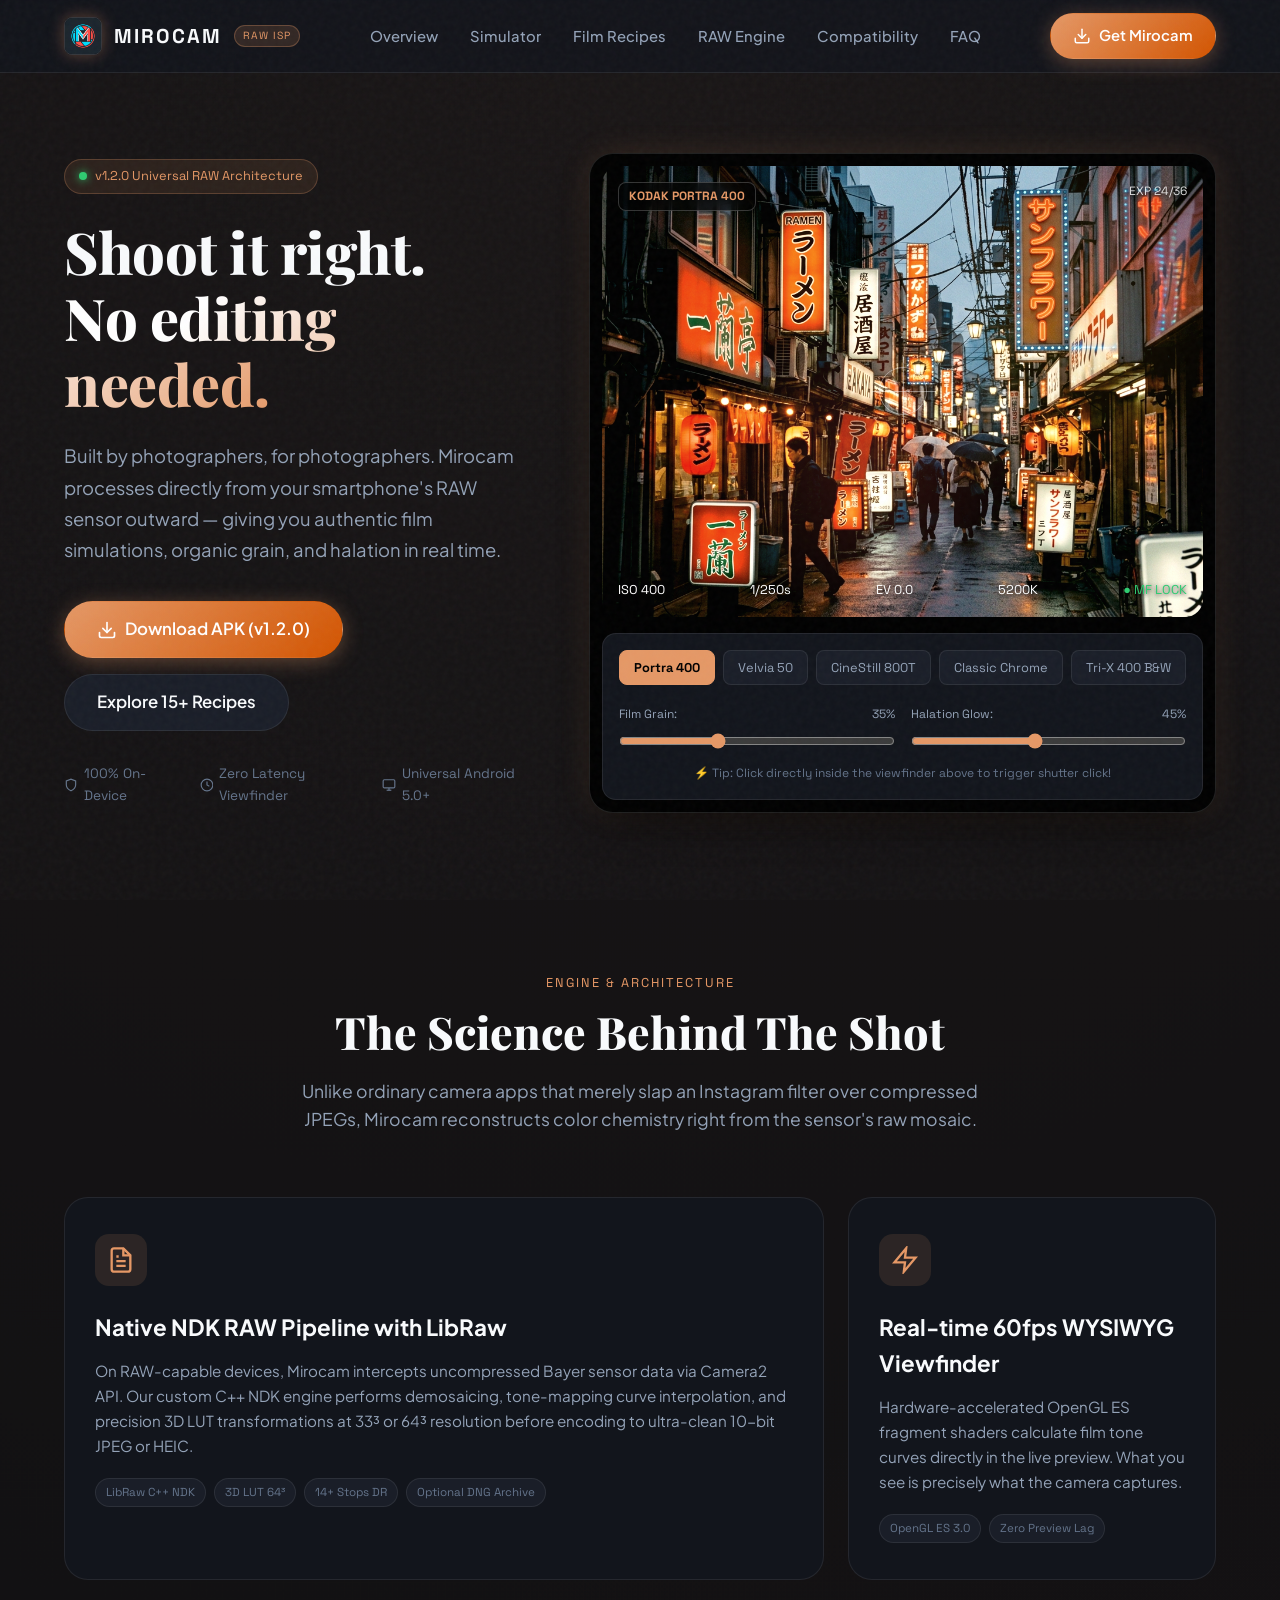
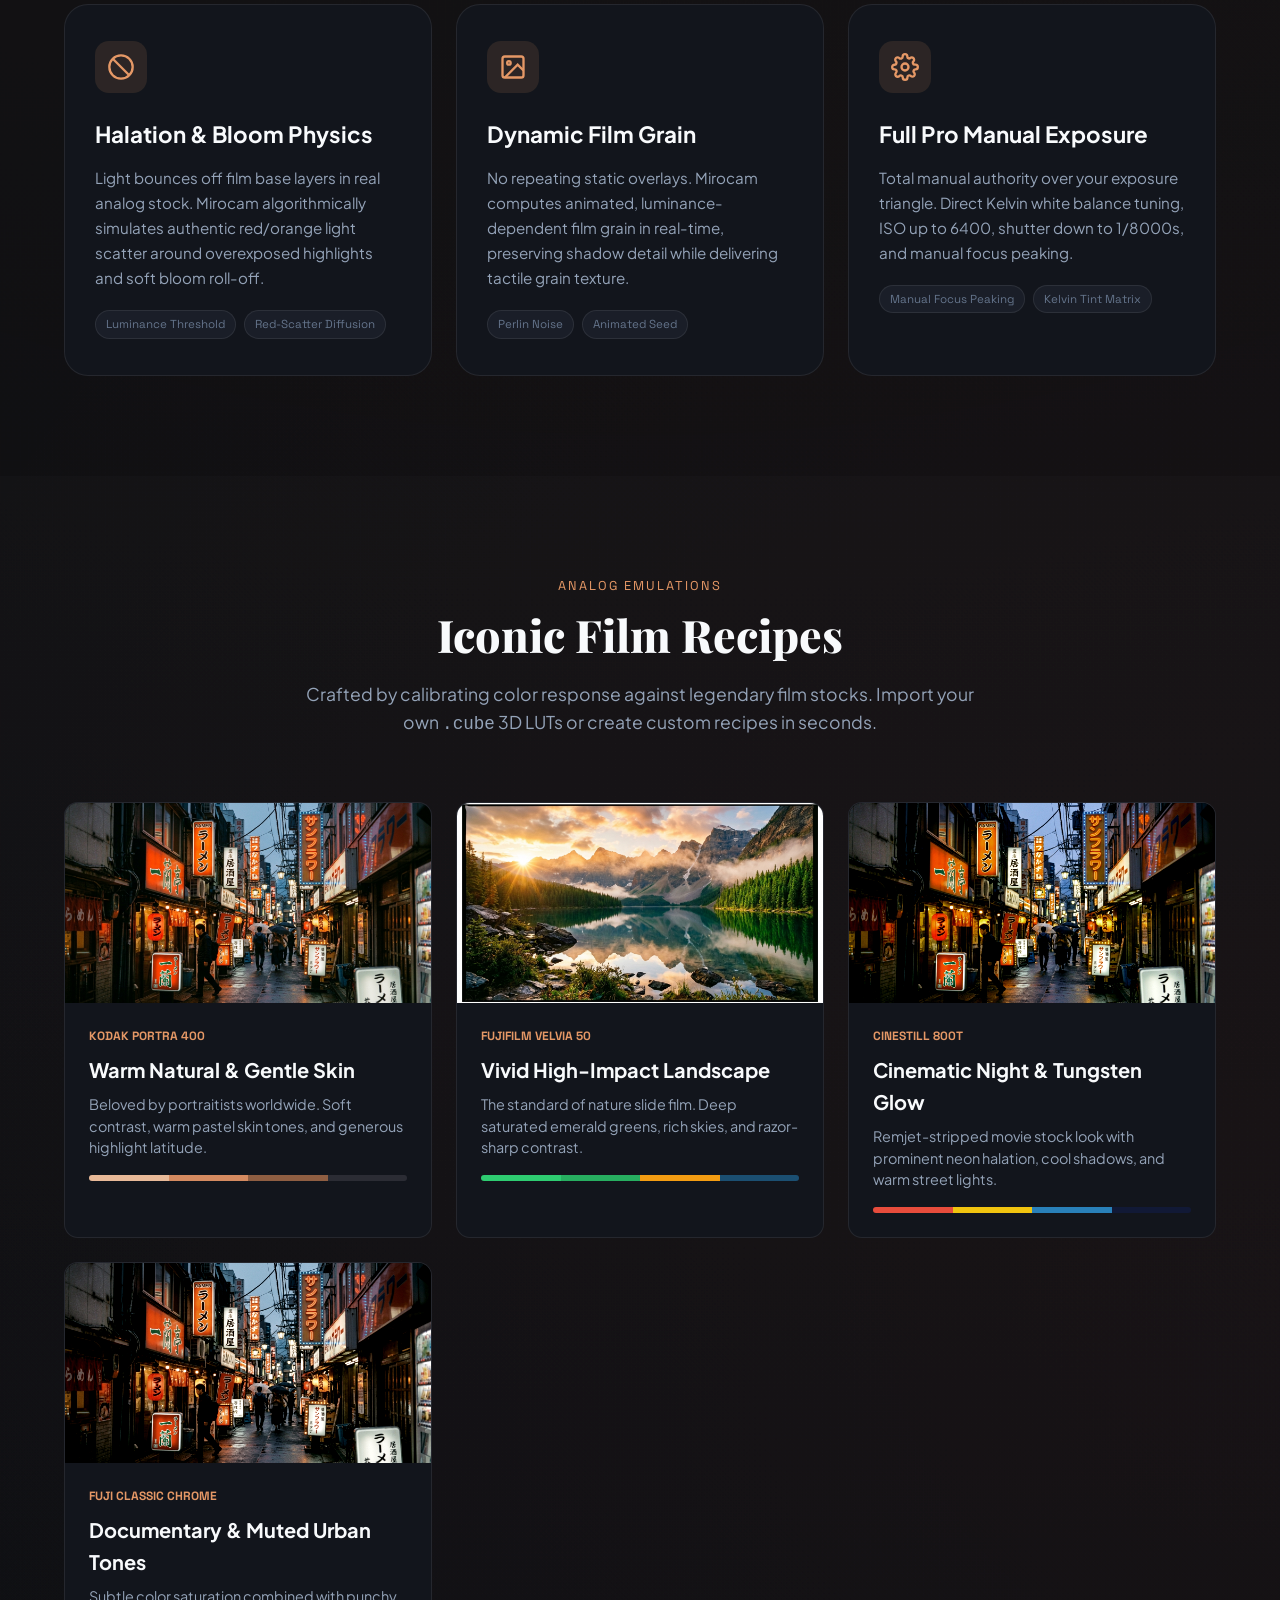
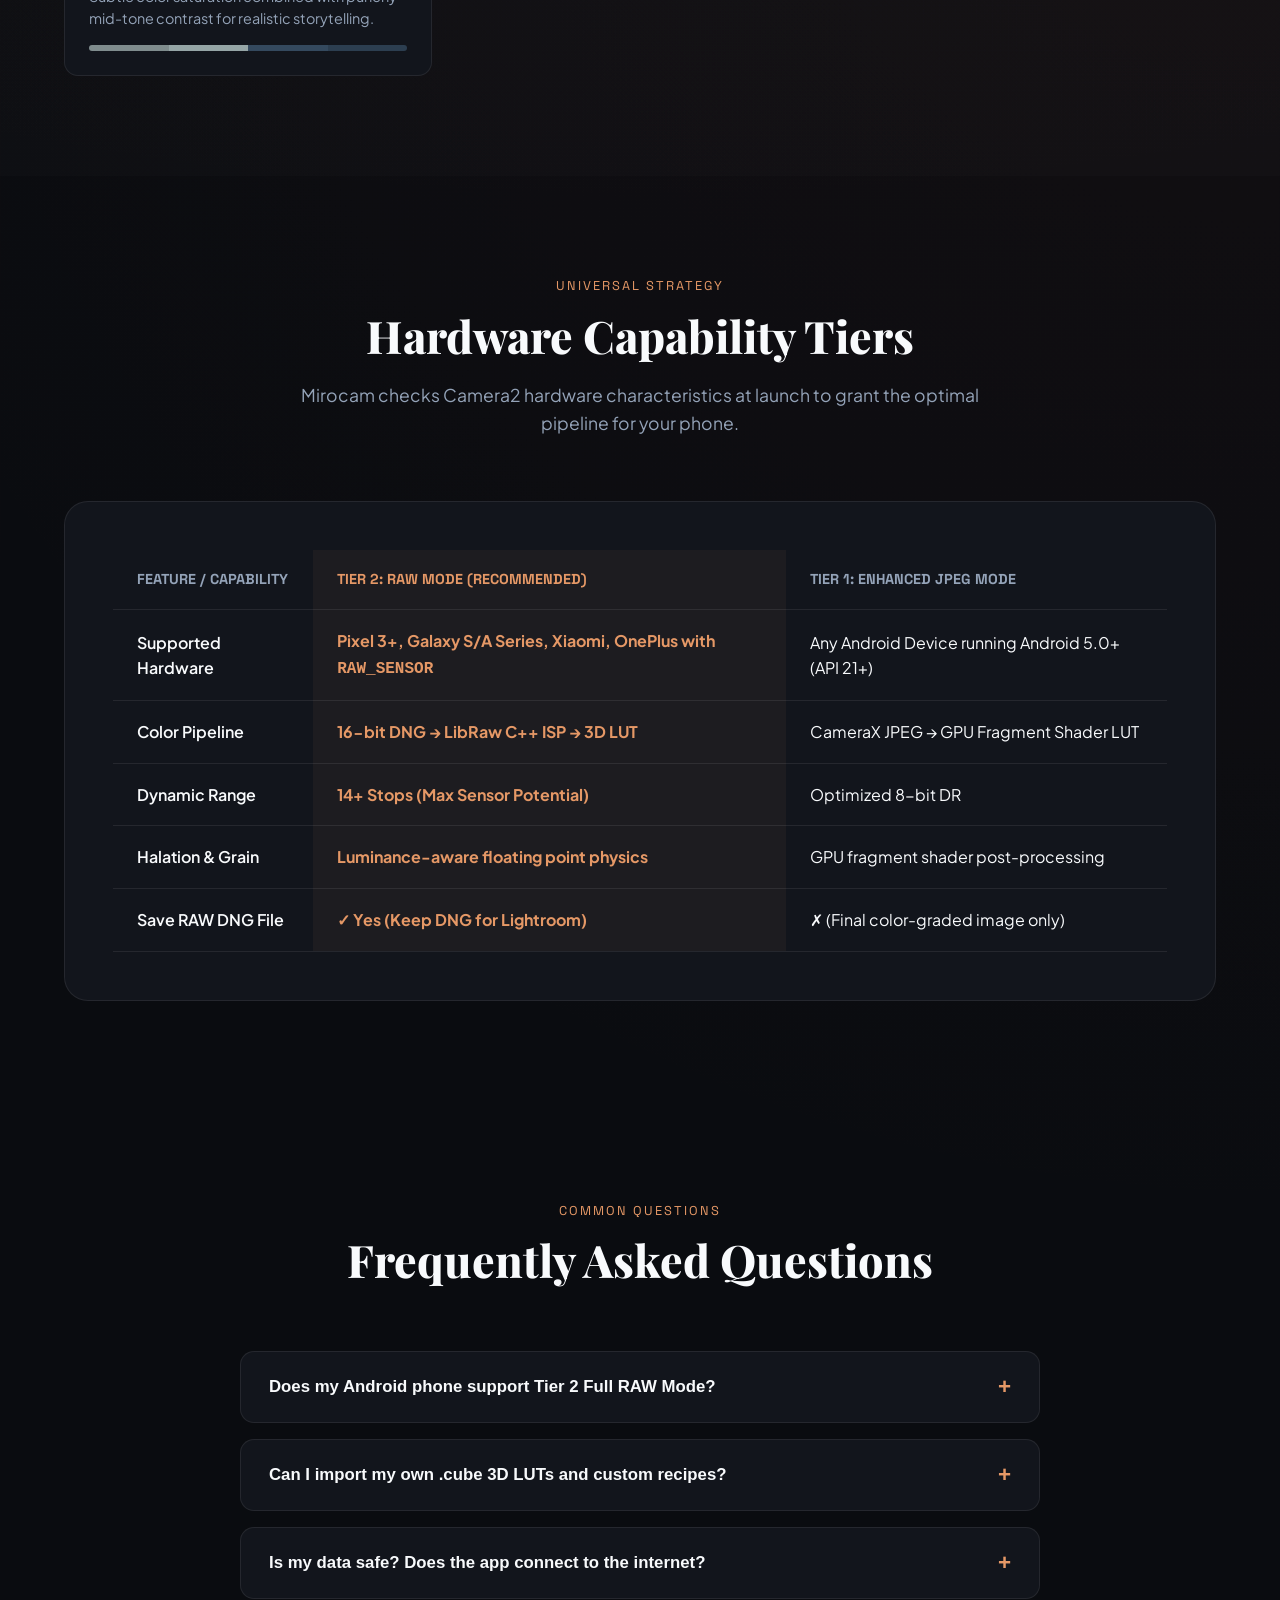
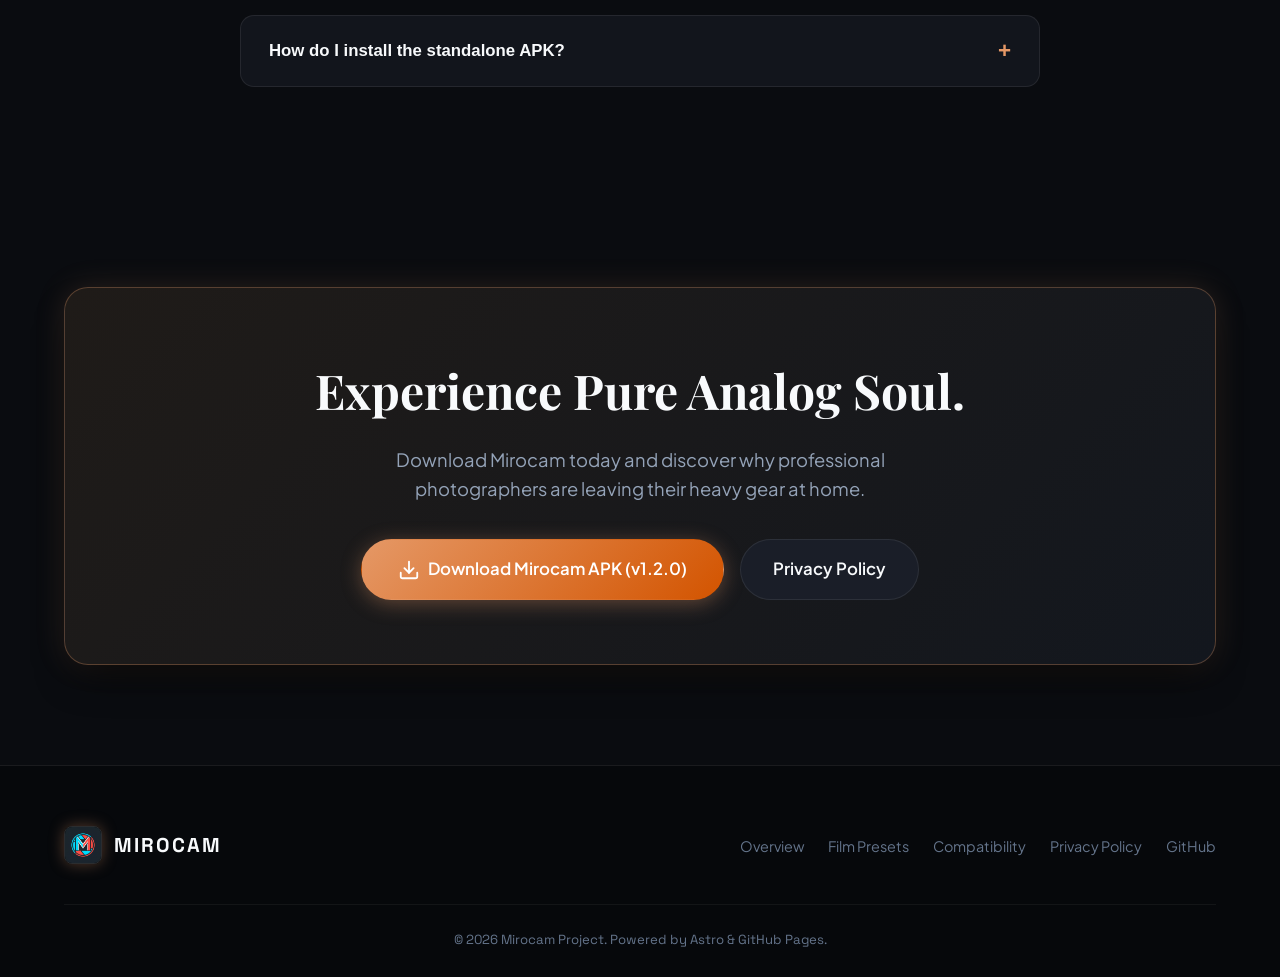
==== commit 3abf2bfa: "Update from https://github.com/trungntdev-9x/mirocam/commit/7799aa4f0792f9825d05299642741efc7917d73b" ====
--- a/index.html
+++ b/index.html
@@ -1 +1 @@
-<!DOCTYPE html><html lang="en"><head><meta charset="UTF-8"><meta name="viewport" content="width=device-width, initial-scale=1.0"><title>Mirocam — Analog Film Simulation &amp; RAW Camera for Android</title><meta name="description" content="Transform your Android phone into an authentic film camera. Featuring a 16-bit RAW ISP pipeline, real-time 60fps viewfinder simulations, halation, grain, and curated film recipes. Shoot it right, no editing needed."><meta name="keywords" content="analog camera, film simulation, fujifilm recipes, raw camera android, libraw, 3d lut, halation, portra 400, velvia 50"><link rel="canonical" href="https://trungntdev-9x.github.io/mirocam-web/"><!-- OpenGraph --><meta property="og:title" content="Mirocam — Shoot it right. No editing needed."><meta property="og:description" content="True RAW sensor pipeline, real-time 60fps film viewfinder, and iconic analog recipes on your Android device."><meta property="og:image" content="/mirocam-web/assets/hero_sample.jpg"><meta property="og:type" content="website"><meta property="og:url" content="https://trungntdev-9x.github.io/mirocam-web/"><meta name="theme-color" content="#0a0c10"><!-- Twitter Cards --><meta name="twitter:card" content="summary_large_image"><meta name="twitter:title" content="Mirocam — Analog Film Simulation &amp; RAW Camera for Android"><meta name="twitter:description" content="Transform your Android phone into an authentic film camera. Featuring a 16-bit RAW ISP pipeline, real-time 60fps viewfinder simulations, halation, grain, and curated film recipes. Shoot it right, no editing needed."><meta name="twitter:image" content="/mirocam-web/assets/hero_sample.jpg"><!-- Google Fonts Preconnect & Styles --><link rel="preconnect" href="https://fonts.googleapis.com"><link rel="preconnect" href="https://fonts.gstatic.com" crossorigin><link href="https://fonts.googleapis.com/css2?family=Playfair+Display:ital,wght@0,600;0,800;1,600&family=Plus+Jakarta+Sans:wght@400;500;600;700;800&family=Space+Grotesk:wght@500;600;700&display=swap" rel="stylesheet"><!-- Favicon --><link rel="icon" type="image/png" href="/mirocam-web/assets/logo.png"><link rel="stylesheet" href="/mirocam-web/_astro/index.BNJxIWvm.css"></head><body><!-- Grain Overlay --><div class="grain-overlay" aria-hidden="true"></div><nav class="navbar" aria-label="Main Navigation"><div class="container nav-inner"><a href="#" class="brand-link" aria-label="Home"><img src="/mirocam-web/assets/logo.png" alt="Mirocam Logo" class="brand-logo" width="40" height="40"><span class="brand-text">Mirocam</span><span class="brand-badge">RAW ISP</span></a><ul class="nav-links"><li><a href="#overview">Overview</a></li><li><a href="#simulator">Simulator</a></li><li><a href="#recipes">Film Recipes</a></li><li><a href="#technology">RAW Engine</a></li><li><a href="#specs">Compatibility</a></li><li><a href="#faq">FAQ</a></li></ul><div class="nav-actions"><a href="#download" class="btn btn-primary"><svg width="18" height="18" viewBox="0 0 24 24" fill="none" stroke="currentColor" stroke-width="2" stroke-linecap="round" stroke-linejoin="round" aria-hidden="true"><path d="M21 15v4a2 2 0 0 1-2 2H5a2 2 0 0 1-2-2v-4"></path><polyline points="7 10 12 15 17 10"></polyline><line x1="12" y1="15" x2="12" y2="3"></line></svg>Get Mirocam</a></div></div></nav><main id="main-content"><header class="hero" id="overview"><div class="container hero-grid"><div class="hero-content"><div class="hero-pill"><span style="display:inline-block; width:8px; height:8px; border-radius:50%; background:#2ecc71; box-shadow:0 0 8px #2ecc71;"></span>v1.2.0 Universal RAW Architecture</div><h1 class="hero-title">Shoot it right.<br><span class="gradient-text">No editing needed.</span></h1><p class="hero-lead">Built by photographers, for photographers. Mirocam processes directly from your smartphone's RAW sensor outward — giving you authentic film simulations, organic grain, and halation in real time.</p><div class="hero-actions"><a href="#download" class="btn btn-primary btn-large"><svg width="20" height="20" viewBox="0 0 24 24" fill="none" stroke="currentColor" stroke-width="2" stroke-linecap="round" stroke-linejoin="round" aria-hidden="true"><path d="M21 15v4a2 2 0 0 1-2 2H5a2 2 0 0 1-2-2v-4"></path><polyline points="7 10 12 15 17 10"></polyline><line x1="12" y1="15" x2="12" y2="3"></line></svg>Download APK (v1.2.0)</a><a href="#recipes" class="btn btn-secondary btn-large">Explore 15+ Recipes</a></div><div class="hero-meta"><div class="hero-meta-item"><svg width="16" height="16" viewBox="0 0 24 24" fill="none" stroke="currentColor" stroke-width="2" aria-hidden="true"><path d="M12 22s8-4 8-10V5l-8-3-8 3v7c0 6 8 10 8 10z"></path></svg>100% On-Device</div><div class="hero-meta-item"><svg width="16" height="16" viewBox="0 0 24 24" fill="none" stroke="currentColor" stroke-width="2" aria-hidden="true"><circle cx="12" cy="12" r="10"></circle><polyline points="12 6 12 12 16 14"></polyline></svg>Zero Latency Viewfinder</div><div class="hero-meta-item"><svg width="16" height="16" viewBox="0 0 24 24" fill="none" stroke="currentColor" stroke-width="2" aria-hidden="true"><rect x="2" y="3" width="20" height="14" rx="2" ry="2"></rect><line x1="8" y1="21" x2="16" y2="21"></line><line x1="12" y1="17" x2="12" y2="21"></line></svg>Universal Android 5.0+</div></div></div><div class="viewfinder-wrapper" id="simulator"><div class="viewfinder-bezel" id="vfBezel" title="Click anywhere to trigger shutter flash!"><img src="/mirocam-web/assets/hero_sample.jpg" alt="Film Preview" id="vfImage" class="viewfinder-image"><div class="halation-glow" id="vfHalation"></div><!-- HUD Overlays --><div class="hud-top"><div class="hud-recipe-badge" id="vfBadge">KODAK PORTRA 400</div><div id="vfExp">EXP 24/36</div></div><div class="hud-crosshair"></div><div class="hud-bottom"><span id="vfIso">ISO 400</span><span id="vfSs">1/250s</span><span>EV 0.0</span><span id="vfWb">5200K</span><span style="color:#2ecc71;">● MF LOCK</span></div></div><!-- Simulator Control Deck --><div class="simulator-controls"><div class="recipe-tabs"><button class="recipe-btn active" data-recipe="portra" type="button">Portra 400</button><button class="recipe-btn" data-recipe="velvia" type="button">Velvia 50</button><button class="recipe-btn" data-recipe="cinestill" type="button">CineStill 800T</button><button class="recipe-btn" data-recipe="chrome" type="button">Classic Chrome</button><button class="recipe-btn" data-recipe="trix" type="button">Tri-X 400 B&W</button></div><div class="simulator-sliders"><div class="slider-group"><label for="grainSlider">Film Grain: <span id="grainVal">35%</span></label><input type="range" id="grainSlider" min="0" max="100" value="35"></div><div class="slider-group"><label for="halationSlider">Halation Glow: <span id="halationVal">45%</span></label><input type="range" id="halationSlider" min="0" max="100" value="45"></div></div><div style="font-size:0.75rem; color:var(--text-muted); font-family:var(--font-mono); margin-top:8px; text-align:center;">⚡ Tip: Click directly inside the viewfinder above to trigger shutter click!</div></div></div><script type="module" src="/mirocam-web/_astro/ViewfinderSimulator.astro_astro_type_script_index_0_lang.QHi_qxvU.js"></script></div></header><section class="section" id="technology"><div class="container"><div class="section-header"><div class="section-tag">Engine & Architecture</div><h2 class="section-title">The Science Behind The Shot</h2><p class="section-desc">Unlike ordinary camera apps that merely slap an Instagram filter over compressed JPEGs, Mirocam reconstructs color chemistry right from the sensor's raw mosaic.</p></div><div class="bento-grid"><div class="bento-card span-2"><div class="bento-icon"><svg width="28" height="28" viewBox="0 0 24 24" fill="none" stroke="currentColor" stroke-width="2" aria-hidden="true"><path d="M14 2H6a2 2 0 0 0-2 2v16a2 2 0 0 0 2 2h12a2 2 0 0 0 2-2V8z"></path><polyline points="14 2 14 8 20 8"></polyline><line x1="16" y1="13" x2="8" y2="13"></line><line x1="16" y1="17" x2="8" y2="17"></line><polyline points="10 9 9 9 8 9"></polyline></svg></div><h3>Native NDK RAW Pipeline with LibRaw</h3><p>On RAW-capable devices, Mirocam intercepts uncompressed Bayer sensor data via Camera2 API. Our custom C++ NDK engine performs demosaicing, tone-mapping curve interpolation, and precision 3D LUT transformations at 33³ or 64³ resolution before encoding to ultra-clean 10-bit JPEG or HEIC.</p><div class="tech-tags"><span class="tech-tag">LibRaw C++ NDK</span><span class="tech-tag">3D LUT 64³</span><span class="tech-tag">14+ Stops DR</span><span class="tech-tag">Optional DNG Archive</span></div></div><div class="bento-card "><div class="bento-icon"><svg width="28" height="28" viewBox="0 0 24 24" fill="none" stroke="currentColor" stroke-width="2" aria-hidden="true"><polygon points="13 2 3 14 12 14 11 22 21 10 12 10 13 2"></polygon></svg></div><h3>Real-time 60fps WYSIWYG Viewfinder</h3><p>Hardware-accelerated OpenGL ES fragment shaders calculate film tone curves directly in the live preview. What you see is precisely what the camera captures.</p><div class="tech-tags"><span class="tech-tag">OpenGL ES 3.0</span><span class="tech-tag">Zero Preview Lag</span></div></div><div class="bento-card "><div class="bento-icon"><svg width="28" height="28" viewBox="0 0 24 24" fill="none" stroke="currentColor" stroke-width="2" aria-hidden="true"><circle cx="12" cy="12" r="10"></circle><line x1="4.93" y1="4.93" x2="19.07" y2="19.07"></line></svg></div><h3>Halation &amp; Bloom Physics</h3><p>Light bounces off film base layers in real analog stock. Mirocam algorithmically simulates authentic red/orange light scatter around overexposed highlights and soft bloom roll-off.</p><div class="tech-tags"><span class="tech-tag">Luminance Threshold</span><span class="tech-tag">Red-Scatter Diffusion</span></div></div><div class="bento-card "><div class="bento-icon"><svg width="28" height="28" viewBox="0 0 24 24" fill="none" stroke="currentColor" stroke-width="2" aria-hidden="true"><rect x="3" y="3" width="18" height="18" rx="2" ry="2"></rect><circle cx="8.5" cy="8.5" r="1.5"></circle><polyline points="21 15 16 10 5 21"></polyline></svg></div><h3>Dynamic Film Grain</h3><p>No repeating static overlays. Mirocam computes animated, luminance-dependent film grain in real-time, preserving shadow detail while delivering tactile grain texture.</p><div class="tech-tags"><span class="tech-tag">Perlin Noise</span><span class="tech-tag">Animated Seed</span></div></div><div class="bento-card "><div class="bento-icon"><svg width="28" height="28" viewBox="0 0 24 24" fill="none" stroke="currentColor" stroke-width="2" aria-hidden="true"><circle cx="12" cy="12" r="3"></circle><path d="M19.4 15a1.65 1.65 0 0 0 .33 1.82l.06.06a2 2 0 0 1 0 2.83 2 2 0 0 1-2.83 0l-.06-.06a1.65 1.65 0 0 0-1.82-.33 1.65 1.65 0 0 0-1 1.51V21a2 2 0 0 1-2 2 2 2 0 0 1-2-2v-.09A1.65 1.65 0 0 0 9 19.4a1.65 1.65 0 0 0-1.82.33l-.06.06a2 2 0 0 1-2.83 0 2 2 0 0 1 0-2.83l.06-.06a1.65 1.65 0 0 0 .33-1.82 1.65 1.65 0 0 0-1.51-1H3a2 2 0 0 1-2-2 2 2 0 0 1 2-2h.09A1.65 1.65 0 0 0 4.6 9a1.65 1.65 0 0 0-.33-1.82l-.06-.06a2 2 0 0 1 0-2.83 2 2 0 0 1 2.83 0l.06.06a1.65 1.65 0 0 0 1.82.33H9a1.65 1.65 0 0 0 1-1.51V3a2 2 0 0 1 2-2 2 2 0 0 1 2 2v.09a1.65 1.65 0 0 0 1.51 1.65 1.65 0 0 0 1.82-.33l.06-.06a2 2 0 0 1 2.83 0 2 2 0 0 1 0 2.83l-.06.06a1.65 1.65 0 0 0-.33 1.82V9a1.65 1.65 0 0 0 1.51 1H21a2 2 0 0 1 2 2 2 2 0 0 1-2 2h-.09a1.65 1.65 0 0 0-1.51 1z"></path></svg></div><h3>Full Pro Manual Exposure</h3><p>Total manual authority over your exposure triangle. Direct Kelvin white balance tuning, ISO up to 6400, shutter down to 1/8000s, and manual focus peaking.</p><div class="tech-tags"><span class="tech-tag">Manual Focus Peaking</span><span class="tech-tag">Kelvin Tint Matrix</span></div></div></div></div></section><section class="section" id="recipes" style="background: rgba(255,255,255,0.01);"><div class="container"><div class="section-header"><div class="section-tag">Analog Emulations</div><h2 class="section-title">Iconic Film Recipes</h2><p class="section-desc">Crafted by calibrating color response against legendary film stocks. Import your own <code>.cube</code> 3D LUTs or create custom recipes in seconds.</p></div><div class="recipes-grid"><div class="recipe-card"><div class="recipe-thumb"><img src="/mirocam-web/assets/hero_sample.jpg" alt="KODAK PORTRA 400 Sample" style loading="lazy"></div><div class="recipe-card-content"><div class="recipe-badge-name">KODAK PORTRA 400</div><h4>Warm Natural &amp; Gentle Skin</h4><p>Beloved by portraitists worldwide. Soft contrast, warm pastel skin tones, and generous highlight latitude.</p><div class="color-palette-bar" aria-label="Color Palette"><span class="color-swatch" style="background:#e8b998;" title="#e8b998"></span><span class="color-swatch" style="background:#d48a60;" title="#d48a60"></span><span class="color-swatch" style="background:#8f5e42;" title="#8f5e42"></span><span class="color-swatch" style="background:#2b2c34;" title="#2b2c34"></span></div></div></div><div class="recipe-card"><div class="recipe-thumb"><img src="/mirocam-web/assets/velvia_sample.jpg" alt="FUJIFILM VELVIA 50 Sample" style loading="lazy"></div><div class="recipe-card-content"><div class="recipe-badge-name">FUJIFILM VELVIA 50</div><h4>Vivid High-Impact Landscape</h4><p>The standard of nature slide film. Deep saturated emerald greens, rich skies, and razor-sharp contrast.</p><div class="color-palette-bar" aria-label="Color Palette"><span class="color-swatch" style="background:#2ecc71;" title="#2ecc71"></span><span class="color-swatch" style="background:#27ae60;" title="#27ae60"></span><span class="color-swatch" style="background:#f39c12;" title="#f39c12"></span><span class="color-swatch" style="background:#1b4f72;" title="#1b4f72"></span></div></div></div><div class="recipe-card"><div class="recipe-thumb"><img src="/mirocam-web/assets/hero_sample.jpg" alt="CINESTILL 800T Sample" style="filter: hue-rotate(15deg) contrast(1.2);" loading="lazy"></div><div class="recipe-card-content"><div class="recipe-badge-name">CINESTILL 800T</div><h4>Cinematic Night &amp; Tungsten Glow</h4><p>Remjet-stripped movie stock look with prominent neon halation, cool shadows, and warm street lights.</p><div class="color-palette-bar" aria-label="Color Palette"><span class="color-swatch" style="background:#e74c3c;" title="#e74c3c"></span><span class="color-swatch" style="background:#f1c40f;" title="#f1c40f"></span><span class="color-swatch" style="background:#2980b9;" title="#2980b9"></span><span class="color-swatch" style="background:#111936;" title="#111936"></span></div></div></div><div class="recipe-card"><div class="recipe-thumb"><img src="/mirocam-web/assets/hero_sample.jpg" alt="FUJI CLASSIC CHROME Sample" style="filter: saturate(0.7) contrast(1.2);" loading="lazy"></div><div class="recipe-card-content"><div class="recipe-badge-name">FUJI CLASSIC CHROME</div><h4>Documentary &amp; Muted Urban Tones</h4><p>Subtle color saturation combined with punchy mid-tone contrast for realistic storytelling.</p><div class="color-palette-bar" aria-label="Color Palette"><span class="color-swatch" style="background:#7f8c8d;" title="#7f8c8d"></span><span class="color-swatch" style="background:#95a5a6;" title="#95a5a6"></span><span class="color-swatch" style="background:#34495e;" title="#34495e"></span><span class="color-swatch" style="background:#2c3e50;" title="#2c3e50"></span></div></div></div></div></div></section><section class="section" id="specs"><div class="container"><div class="section-header"><div class="section-tag">Universal Strategy</div><h2 class="section-title">Hardware Capability Tiers</h2><p class="section-desc">Mirocam checks Camera2 hardware characteristics at launch to grant the optimal pipeline for your phone.</p></div><div class="comparison-container"><div class="table-responsive"><table class="comp-table"><thead><tr><th scope="col">Feature / Capability</th><th scope="col" class="highlight-col">Tier 2: RAW Mode (Recommended)</th><th scope="col">Tier 1: Enhanced JPEG Mode</th></tr></thead><tbody><tr><td>Supported Hardware</td><td class="highlight-col">Pixel 3+, Galaxy S/A Series, Xiaomi, OnePlus with <code>RAW_SENSOR</code></td><td>Any Android Device running Android 5.0+ (API 21+)</td></tr><tr><td>Color Pipeline</td><td class="highlight-col">16-bit DNG → LibRaw C++ ISP → 3D LUT</td><td>CameraX JPEG → GPU Fragment Shader LUT</td></tr><tr><td>Dynamic Range</td><td class="highlight-col">14+ Stops (Max Sensor Potential)</td><td>Optimized 8-bit DR</td></tr><tr><td>Halation & Grain</td><td class="highlight-col">Luminance-aware floating point physics</td><td>GPU fragment shader post-processing</td></tr><tr><td>Save RAW DNG File</td><td class="highlight-col">✓ Yes (Keep DNG for Lightroom)</td><td>✗ (Final color-graded image only)</td></tr></tbody></table></div></div></div></section><section class="section" id="faq"><div class="container"><div class="section-header"><div class="section-tag">Common Questions</div><h2 class="section-title">Frequently Asked Questions</h2></div><div class="faq-grid"><div class="faq-item"><button class="faq-question" type="button" aria-expanded="false" aria-controls="faq-ans-0">Does my Android phone support Tier 2 Full RAW Mode?<span class="faq-icon" aria-hidden="true">+</span></button><div class="faq-answer" id="faq-ans-0">Most smartphones released since 2019 (Google Pixel series, Samsung Galaxy S & A series, Xiaomi, OnePlus, Sony Xperia) expose the <code>RAW_SENSOR</code> capability under Android's Camera2 API. When you launch Mirocam, it automatically audits your hardware and unlocks the appropriate mode without any configuration needed.</div></div><div class="faq-item"><button class="faq-question" type="button" aria-expanded="false" aria-controls="faq-ans-1">Can I import my own .cube 3D LUTs and custom recipes?<span class="faq-icon" aria-hidden="true">+</span></button><div class="faq-answer" id="faq-ans-1">Yes! Mirocam supports standard industry `.cube` files (1D & 3D at up to 64³ resolution). You can copy LUT files directly to your device storage and load them into your custom recipe slot.</div></div><div class="faq-item"><button class="faq-question" type="button" aria-expanded="false" aria-controls="faq-ans-2">Is my data safe? Does the app connect to the internet?<span class="faq-icon" aria-hidden="true">+</span></button><div class="faq-answer" id="faq-ans-2">Mirocam requires ZERO network permissions (<code>android.permission.INTERNET</code> is not even declared in the manifest). All photo processing, decoding, tone mapping, and storage occur entirely offline on your device.</div></div><div class="faq-item"><button class="faq-question" type="button" aria-expanded="false" aria-controls="faq-ans-3">How do I install the standalone APK?<span class="faq-icon" aria-hidden="true">+</span></button><div class="faq-answer" id="faq-ans-3">Download the APK directly using the button below. When prompted by Android, allow installation from unknown sources for your browser or file manager. Tap Install, open Mirocam, and grant Camera & Storage permissions.</div></div></div></div></section><script type="module">function e(){let e=document.querySelectorAll(`.faq-item`);e.forEach(t=>{let n=t.querySelector(`.faq-question`);n&&n.addEventListener(`click`,()=>{let r=t.classList.contains(`active`);e.forEach(e=>{e.classList.remove(`active`);let t=e.querySelector(`.faq-question`);t&&t.setAttribute(`aria-expanded`,`false`)}),r||(t.classList.add(`active`),n.setAttribute(`aria-expanded`,`true`))})})}document.readyState===`loading`?document.addEventListener(`DOMContentLoaded`,e):e();</script><section class="section" id="download"><div class="container"><div class="cta-box"><h2>Experience Pure Analog Soul.</h2><p>Download Mirocam today and discover why professional photographers are leaving their heavy gear at home.</p><div style="display:flex; justify-content:center; gap:16px; flex-wrap:wrap;"><a href="#download" class="btn btn-primary btn-large" style="padding: 16px 36px;"><svg width="22" height="22" viewBox="0 0 24 24" fill="none" stroke="currentColor" stroke-width="2" stroke-linecap="round" stroke-linejoin="round" aria-hidden="true"><path d="M21 15v4a2 2 0 0 1-2 2H5a2 2 0 0 1-2-2v-4"></path><polyline points="7 10 12 15 17 10"></polyline><line x1="12" y1="15" x2="12" y2="3"></line></svg>Download Mirocam APK (v1.2.0)</a><a href="#" class="btn btn-secondary btn-large" data-modal="privacy">Privacy Policy</a></div></div></div></section></main><footer class="footer"><div class="container"><div class="footer-inner"><div class="brand-link"><img src="/mirocam-web/assets/logo.png" alt="Mirocam Logo" class="brand-logo" width="40" height="40"><span class="brand-text">Mirocam</span></div><ul class="footer-links"><li><a href="#overview">Overview</a></li><li><a href="#recipes">Film Presets</a></li><li><a href="#specs">Compatibility</a></li><li><a href="#" data-modal="privacy">Privacy Policy</a></li><li><a href="#">GitHub</a></li></ul></div><div class="footer-bottom">&copy; 2026 Mirocam Project. Powered by Astro & GitHub Pages.</div></div></footer><div class="modal" id="privacyModal" role="dialog" aria-modal="true" aria-labelledby="privacyModalTitle"><div class="modal-content"><button class="modal-close" id="modalClose" type="button" aria-label="Close modal">&times;</button><h3 id="privacyModalTitle" style="font-family: var(--font-serif); font-size: 1.8rem; margin-bottom: 16px;">Privacy Policy & Transparency</h3><p style="color: var(--text-secondary); margin-bottom: 14px; font-size: 0.95rem;">Last updated: September 2026</p><p style="color: var(--text-secondary); margin-bottom: 14px; font-size: 0.95rem; line-height: 1.6;"><strong>1. Zero Data Collection:</strong> Mirocam was built from the ground up to respect user sovereignty. The application does not collect, track, transmit, or store any personal information, telemetry, usage metrics, or location data.</p><p style="color: var(--text-secondary); margin-bottom: 14px; font-size: 0.95rem; line-height: 1.6;"><strong>2. Permissions:</strong><br>• <code>CAMERA</code>: Used strictly to capture live sensor streams and photos within the app viewfinder.<br>• <code>READ/WRITE_EXTERNAL_STORAGE</code>: Used solely to save your captured photos and load custom user LUT files from your storage.</p><p style="color: var(--text-secondary); margin-bottom: 14px; font-size: 0.95rem; line-height: 1.6;"><strong>3. No Network Traffic:</strong> Mirocam does not declare Internet permissions in its AndroidManifest.xml. It operates entirely offline.</p></div></div><script type="module">function e(){let e=document.getElementById(`privacyModal`),t=document.querySelectorAll(`[data-modal="privacy"]`),n=document.getElementById(`modalClose`);t.forEach(t=>{t.addEventListener(`click`,t=>{t.preventDefault(),e&&e.classList.add(`open`)})}),n&&e&&(n.addEventListener(`click`,()=>e.classList.remove(`open`)),e.addEventListener(`click`,t=>{t.target===e&&e.classList.remove(`open`)})),document.addEventListener(`keydown`,t=>{t.key===`Escape`&&e&&e.classList.contains(`open`)&&e.classList.remove(`open`)})}document.readyState===`loading`?document.addEventListener(`DOMContentLoaded`,e):e();</script></body></html>+<!DOCTYPE html><html lang="en"><head><meta charset="UTF-8"><meta name="viewport" content="width=device-width, initial-scale=1.0"><title>Mirocam — Analog Film Simulation &amp; RAW Camera for Android</title><meta name="description" content="Transform your Android phone into an authentic film camera. Featuring a 16-bit RAW ISP pipeline, real-time 60fps viewfinder simulations, halation, grain, and curated film recipes. Shoot it right, no editing needed."><meta name="keywords" content="analog camera, film simulation, fujifilm recipes, raw camera android, libraw, 3d lut, halation, portra 400, velvia 50"><link rel="canonical" href="https://mirocam.lagbros.com/"><!-- OpenGraph --><meta property="og:title" content="Mirocam — Shoot it right. No editing needed."><meta property="og:description" content="True RAW sensor pipeline, real-time 60fps film viewfinder, and iconic analog recipes on your Android device."><meta property="og:image" content="/assets/hero_sample.jpg"><meta property="og:type" content="website"><meta property="og:url" content="https://mirocam.lagbros.com/"><meta name="theme-color" content="#0a0c10"><!-- Twitter Cards --><meta name="twitter:card" content="summary_large_image"><meta name="twitter:title" content="Mirocam — Analog Film Simulation &amp; RAW Camera for Android"><meta name="twitter:description" content="Transform your Android phone into an authentic film camera. Featuring a 16-bit RAW ISP pipeline, real-time 60fps viewfinder simulations, halation, grain, and curated film recipes. Shoot it right, no editing needed."><meta name="twitter:image" content="/assets/hero_sample.jpg"><!-- Google Fonts Preconnect & Styles --><link rel="preconnect" href="https://fonts.googleapis.com"><link rel="preconnect" href="https://fonts.gstatic.com" crossorigin><link href="https://fonts.googleapis.com/css2?family=Playfair+Display:ital,wght@0,600;0,800;1,600&family=Plus+Jakarta+Sans:wght@400;500;600;700;800&family=Space+Grotesk:wght@500;600;700&display=swap" rel="stylesheet"><!-- Favicon --><link rel="icon" type="image/png" href="/assets/logo.png"><link rel="stylesheet" href="/_astro/site.BNJxIWvm.css"></head><body><!-- Grain Overlay --><div class="grain-overlay" aria-hidden="true"></div><nav class="navbar" aria-label="Main Navigation"><div class="container nav-inner"><a href="#" class="brand-link" aria-label="Home"><img src="/assets/logo.png" alt="Mirocam Logo" class="brand-logo" width="40" height="40"><span class="brand-text">Mirocam</span><span class="brand-badge">RAW ISP</span></a><ul class="nav-links"><li><a href="#overview">Overview</a></li><li><a href="#simulator">Simulator</a></li><li><a href="#recipes">Film Recipes</a></li><li><a href="#technology">RAW Engine</a></li><li><a href="#specs">Compatibility</a></li><li><a href="#faq">FAQ</a></li></ul><div class="nav-actions"><a href="#download" class="btn btn-primary"><svg width="18" height="18" viewBox="0 0 24 24" fill="none" stroke="currentColor" stroke-width="2" stroke-linecap="round" stroke-linejoin="round" aria-hidden="true"><path d="M21 15v4a2 2 0 0 1-2 2H5a2 2 0 0 1-2-2v-4"></path><polyline points="7 10 12 15 17 10"></polyline><line x1="12" y1="15" x2="12" y2="3"></line></svg>Get Mirocam</a></div></div></nav><main id="main-content"><header class="hero" id="overview"><div class="container hero-grid"><div class="hero-content"><div class="hero-pill"><span style="display:inline-block; width:8px; height:8px; border-radius:50%; background:#2ecc71; box-shadow:0 0 8px #2ecc71;"></span>v1.2.0 Universal RAW Architecture</div><h1 class="hero-title">Shoot it right.<br><span class="gradient-text">No editing needed.</span></h1><p class="hero-lead">Built by photographers, for photographers. Mirocam processes directly from your smartphone's RAW sensor outward — giving you authentic film simulations, organic grain, and halation in real time.</p><div class="hero-actions"><a href="#download" class="btn btn-primary btn-large"><svg width="20" height="20" viewBox="0 0 24 24" fill="none" stroke="currentColor" stroke-width="2" stroke-linecap="round" stroke-linejoin="round" aria-hidden="true"><path d="M21 15v4a2 2 0 0 1-2 2H5a2 2 0 0 1-2-2v-4"></path><polyline points="7 10 12 15 17 10"></polyline><line x1="12" y1="15" x2="12" y2="3"></line></svg>Download APK (v1.2.0)</a><a href="#recipes" class="btn btn-secondary btn-large">Explore 15+ Recipes</a></div><div class="hero-meta"><div class="hero-meta-item"><svg width="16" height="16" viewBox="0 0 24 24" fill="none" stroke="currentColor" stroke-width="2" aria-hidden="true"><path d="M12 22s8-4 8-10V5l-8-3-8 3v7c0 6 8 10 8 10z"></path></svg>100% On-Device</div><div class="hero-meta-item"><svg width="16" height="16" viewBox="0 0 24 24" fill="none" stroke="currentColor" stroke-width="2" aria-hidden="true"><circle cx="12" cy="12" r="10"></circle><polyline points="12 6 12 12 16 14"></polyline></svg>Zero Latency Viewfinder</div><div class="hero-meta-item"><svg width="16" height="16" viewBox="0 0 24 24" fill="none" stroke="currentColor" stroke-width="2" aria-hidden="true"><rect x="2" y="3" width="20" height="14" rx="2" ry="2"></rect><line x1="8" y1="21" x2="16" y2="21"></line><line x1="12" y1="17" x2="12" y2="21"></line></svg>Universal Android 5.0+</div></div></div><div class="viewfinder-wrapper" id="simulator"><div class="viewfinder-bezel" id="vfBezel" title="Click anywhere to trigger shutter flash!"><img src="/assets/hero_sample.jpg" alt="Film Preview" id="vfImage" class="viewfinder-image"><div class="halation-glow" id="vfHalation"></div><!-- HUD Overlays --><div class="hud-top"><div class="hud-recipe-badge" id="vfBadge">KODAK PORTRA 400</div><div id="vfExp">EXP 24/36</div></div><div class="hud-crosshair"></div><div class="hud-bottom"><span id="vfIso">ISO 400</span><span id="vfSs">1/250s</span><span>EV 0.0</span><span id="vfWb">5200K</span><span style="color:#2ecc71;">● MF LOCK</span></div></div><!-- Simulator Control Deck --><div class="simulator-controls"><div class="recipe-tabs"><button class="recipe-btn active" data-recipe="portra" type="button">Portra 400</button><button class="recipe-btn" data-recipe="velvia" type="button">Velvia 50</button><button class="recipe-btn" data-recipe="cinestill" type="button">CineStill 800T</button><button class="recipe-btn" data-recipe="chrome" type="button">Classic Chrome</button><button class="recipe-btn" data-recipe="trix" type="button">Tri-X 400 B&W</button></div><div class="simulator-sliders"><div class="slider-group"><label for="grainSlider">Film Grain: <span id="grainVal">35%</span></label><input type="range" id="grainSlider" min="0" max="100" value="35"></div><div class="slider-group"><label for="halationSlider">Halation Glow: <span id="halationVal">45%</span></label><input type="range" id="halationSlider" min="0" max="100" value="45"></div></div><div style="font-size:0.75rem; color:var(--text-muted); font-family:var(--font-mono); margin-top:8px; text-align:center;">⚡ Tip: Click directly inside the viewfinder above to trigger shutter click!</div></div></div><script type="module" src="/_astro/ViewfinderSimulator.astro_astro_type_script_index_0_lang._lEzLYtm.js"></script></div></header><section class="section" id="technology"><div class="container"><div class="section-header"><div class="section-tag">Engine & Architecture</div><h2 class="section-title">The Science Behind The Shot</h2><p class="section-desc">Unlike ordinary camera apps that merely slap an Instagram filter over compressed JPEGs, Mirocam reconstructs color chemistry right from the sensor's raw mosaic.</p></div><div class="bento-grid"><div class="bento-card span-2"><div class="bento-icon"><svg width="28" height="28" viewBox="0 0 24 24" fill="none" stroke="currentColor" stroke-width="2" aria-hidden="true"><path d="M14 2H6a2 2 0 0 0-2 2v16a2 2 0 0 0 2 2h12a2 2 0 0 0 2-2V8z"></path><polyline points="14 2 14 8 20 8"></polyline><line x1="16" y1="13" x2="8" y2="13"></line><line x1="16" y1="17" x2="8" y2="17"></line><polyline points="10 9 9 9 8 9"></polyline></svg></div><h3>Native NDK RAW Pipeline with LibRaw</h3><p>On RAW-capable devices, Mirocam intercepts uncompressed Bayer sensor data via Camera2 API. Our custom C++ NDK engine performs demosaicing, tone-mapping curve interpolation, and precision 3D LUT transformations at 33³ or 64³ resolution before encoding to ultra-clean 10-bit JPEG or HEIC.</p><div class="tech-tags"><span class="tech-tag">LibRaw C++ NDK</span><span class="tech-tag">3D LUT 64³</span><span class="tech-tag">14+ Stops DR</span><span class="tech-tag">Optional DNG Archive</span></div></div><div class="bento-card "><div class="bento-icon"><svg width="28" height="28" viewBox="0 0 24 24" fill="none" stroke="currentColor" stroke-width="2" aria-hidden="true"><polygon points="13 2 3 14 12 14 11 22 21 10 12 10 13 2"></polygon></svg></div><h3>Real-time 60fps WYSIWYG Viewfinder</h3><p>Hardware-accelerated OpenGL ES fragment shaders calculate film tone curves directly in the live preview. What you see is precisely what the camera captures.</p><div class="tech-tags"><span class="tech-tag">OpenGL ES 3.0</span><span class="tech-tag">Zero Preview Lag</span></div></div><div class="bento-card "><div class="bento-icon"><svg width="28" height="28" viewBox="0 0 24 24" fill="none" stroke="currentColor" stroke-width="2" aria-hidden="true"><circle cx="12" cy="12" r="10"></circle><line x1="4.93" y1="4.93" x2="19.07" y2="19.07"></line></svg></div><h3>Halation &amp; Bloom Physics</h3><p>Light bounces off film base layers in real analog stock. Mirocam algorithmically simulates authentic red/orange light scatter around overexposed highlights and soft bloom roll-off.</p><div class="tech-tags"><span class="tech-tag">Luminance Threshold</span><span class="tech-tag">Red-Scatter Diffusion</span></div></div><div class="bento-card "><div class="bento-icon"><svg width="28" height="28" viewBox="0 0 24 24" fill="none" stroke="currentColor" stroke-width="2" aria-hidden="true"><rect x="3" y="3" width="18" height="18" rx="2" ry="2"></rect><circle cx="8.5" cy="8.5" r="1.5"></circle><polyline points="21 15 16 10 5 21"></polyline></svg></div><h3>Dynamic Film Grain</h3><p>No repeating static overlays. Mirocam computes animated, luminance-dependent film grain in real-time, preserving shadow detail while delivering tactile grain texture.</p><div class="tech-tags"><span class="tech-tag">Perlin Noise</span><span class="tech-tag">Animated Seed</span></div></div><div class="bento-card "><div class="bento-icon"><svg width="28" height="28" viewBox="0 0 24 24" fill="none" stroke="currentColor" stroke-width="2" aria-hidden="true"><circle cx="12" cy="12" r="3"></circle><path d="M19.4 15a1.65 1.65 0 0 0 .33 1.82l.06.06a2 2 0 0 1 0 2.83 2 2 0 0 1-2.83 0l-.06-.06a1.65 1.65 0 0 0-1.82-.33 1.65 1.65 0 0 0-1 1.51V21a2 2 0 0 1-2 2 2 2 0 0 1-2-2v-.09A1.65 1.65 0 0 0 9 19.4a1.65 1.65 0 0 0-1.82.33l-.06.06a2 2 0 0 1-2.83 0 2 2 0 0 1 0-2.83l.06-.06a1.65 1.65 0 0 0 .33-1.82 1.65 1.65 0 0 0-1.51-1H3a2 2 0 0 1-2-2 2 2 0 0 1 2-2h.09A1.65 1.65 0 0 0 4.6 9a1.65 1.65 0 0 0-.33-1.82l-.06-.06a2 2 0 0 1 0-2.83 2 2 0 0 1 2.83 0l.06.06a1.65 1.65 0 0 0 1.82.33H9a1.65 1.65 0 0 0 1-1.51V3a2 2 0 0 1 2-2 2 2 0 0 1 2 2v.09a1.65 1.65 0 0 0 1.51 1.65 1.65 0 0 0 1.82-.33l.06-.06a2 2 0 0 1 2.83 0 2 2 0 0 1 0 2.83l-.06.06a1.65 1.65 0 0 0-.33 1.82V9a1.65 1.65 0 0 0 1.51 1H21a2 2 0 0 1 2 2 2 2 0 0 1-2 2h-.09a1.65 1.65 0 0 0-1.51 1z"></path></svg></div><h3>Full Pro Manual Exposure</h3><p>Total manual authority over your exposure triangle. Direct Kelvin white balance tuning, ISO up to 6400, shutter down to 1/8000s, and manual focus peaking.</p><div class="tech-tags"><span class="tech-tag">Manual Focus Peaking</span><span class="tech-tag">Kelvin Tint Matrix</span></div></div></div></div></section><section class="section" id="recipes" style="background: rgba(255,255,255,0.01);"><div class="container"><div class="section-header"><div class="section-tag">Analog Emulations</div><h2 class="section-title">Iconic Film Recipes</h2><p class="section-desc">Crafted by calibrating color response against legendary film stocks. Import your own <code>.cube</code> 3D LUTs or create custom recipes in seconds.</p></div><div class="recipes-grid"><div class="recipe-card"><div class="recipe-thumb"><img src="/assets/hero_sample.jpg" alt="KODAK PORTRA 400 Sample" style loading="lazy"></div><div class="recipe-card-content"><div class="recipe-badge-name">KODAK PORTRA 400</div><h4>Warm Natural &amp; Gentle Skin</h4><p>Beloved by portraitists worldwide. Soft contrast, warm pastel skin tones, and generous highlight latitude.</p><div class="color-palette-bar" aria-label="Color Palette"><span class="color-swatch" style="background:#e8b998;" title="#e8b998"></span><span class="color-swatch" style="background:#d48a60;" title="#d48a60"></span><span class="color-swatch" style="background:#8f5e42;" title="#8f5e42"></span><span class="color-swatch" style="background:#2b2c34;" title="#2b2c34"></span></div></div></div><div class="recipe-card"><div class="recipe-thumb"><img src="/assets/velvia_sample.jpg" alt="FUJIFILM VELVIA 50 Sample" style loading="lazy"></div><div class="recipe-card-content"><div class="recipe-badge-name">FUJIFILM VELVIA 50</div><h4>Vivid High-Impact Landscape</h4><p>The standard of nature slide film. Deep saturated emerald greens, rich skies, and razor-sharp contrast.</p><div class="color-palette-bar" aria-label="Color Palette"><span class="color-swatch" style="background:#2ecc71;" title="#2ecc71"></span><span class="color-swatch" style="background:#27ae60;" title="#27ae60"></span><span class="color-swatch" style="background:#f39c12;" title="#f39c12"></span><span class="color-swatch" style="background:#1b4f72;" title="#1b4f72"></span></div></div></div><div class="recipe-card"><div class="recipe-thumb"><img src="/assets/hero_sample.jpg" alt="CINESTILL 800T Sample" style="filter: hue-rotate(15deg) contrast(1.2);" loading="lazy"></div><div class="recipe-card-content"><div class="recipe-badge-name">CINESTILL 800T</div><h4>Cinematic Night &amp; Tungsten Glow</h4><p>Remjet-stripped movie stock look with prominent neon halation, cool shadows, and warm street lights.</p><div class="color-palette-bar" aria-label="Color Palette"><span class="color-swatch" style="background:#e74c3c;" title="#e74c3c"></span><span class="color-swatch" style="background:#f1c40f;" title="#f1c40f"></span><span class="color-swatch" style="background:#2980b9;" title="#2980b9"></span><span class="color-swatch" style="background:#111936;" title="#111936"></span></div></div></div><div class="recipe-card"><div class="recipe-thumb"><img src="/assets/hero_sample.jpg" alt="FUJI CLASSIC CHROME Sample" style="filter: saturate(0.7) contrast(1.2);" loading="lazy"></div><div class="recipe-card-content"><div class="recipe-badge-name">FUJI CLASSIC CHROME</div><h4>Documentary &amp; Muted Urban Tones</h4><p>Subtle color saturation combined with punchy mid-tone contrast for realistic storytelling.</p><div class="color-palette-bar" aria-label="Color Palette"><span class="color-swatch" style="background:#7f8c8d;" title="#7f8c8d"></span><span class="color-swatch" style="background:#95a5a6;" title="#95a5a6"></span><span class="color-swatch" style="background:#34495e;" title="#34495e"></span><span class="color-swatch" style="background:#2c3e50;" title="#2c3e50"></span></div></div></div></div></div></section><section class="section" id="specs"><div class="container"><div class="section-header"><div class="section-tag">Universal Strategy</div><h2 class="section-title">Hardware Capability Tiers</h2><p class="section-desc">Mirocam checks Camera2 hardware characteristics at launch to grant the optimal pipeline for your phone.</p></div><div class="comparison-container"><div class="table-responsive"><table class="comp-table"><thead><tr><th scope="col">Feature / Capability</th><th scope="col" class="highlight-col">Tier 2: RAW Mode (Recommended)</th><th scope="col">Tier 1: Enhanced JPEG Mode</th></tr></thead><tbody><tr><td>Supported Hardware</td><td class="highlight-col">Pixel 3+, Galaxy S/A Series, Xiaomi, OnePlus with <code>RAW_SENSOR</code></td><td>Any Android Device running Android 5.0+ (API 21+)</td></tr><tr><td>Color Pipeline</td><td class="highlight-col">16-bit DNG → LibRaw C++ ISP → 3D LUT</td><td>CameraX JPEG → GPU Fragment Shader LUT</td></tr><tr><td>Dynamic Range</td><td class="highlight-col">14+ Stops (Max Sensor Potential)</td><td>Optimized 8-bit DR</td></tr><tr><td>Halation & Grain</td><td class="highlight-col">Luminance-aware floating point physics</td><td>GPU fragment shader post-processing</td></tr><tr><td>Save RAW DNG File</td><td class="highlight-col">✓ Yes (Keep DNG for Lightroom)</td><td>✗ (Final color-graded image only)</td></tr></tbody></table></div></div></div></section><section class="section" id="faq"><div class="container"><div class="section-header"><div class="section-tag">Common Questions</div><h2 class="section-title">Frequently Asked Questions</h2></div><div class="faq-grid"><div class="faq-item"><button class="faq-question" type="button" aria-expanded="false" aria-controls="faq-ans-0">Does my Android phone support Tier 2 Full RAW Mode?<span class="faq-icon" aria-hidden="true">+</span></button><div class="faq-answer" id="faq-ans-0">Most smartphones released since 2019 (Google Pixel series, Samsung Galaxy S & A series, Xiaomi, OnePlus, Sony Xperia) expose the <code>RAW_SENSOR</code> capability under Android's Camera2 API. When you launch Mirocam, it automatically audits your hardware and unlocks the appropriate mode without any configuration needed.</div></div><div class="faq-item"><button class="faq-question" type="button" aria-expanded="false" aria-controls="faq-ans-1">Can I import my own .cube 3D LUTs and custom recipes?<span class="faq-icon" aria-hidden="true">+</span></button><div class="faq-answer" id="faq-ans-1">Yes! Mirocam supports standard industry `.cube` files (1D & 3D at up to 64³ resolution). You can copy LUT files directly to your device storage and load them into your custom recipe slot.</div></div><div class="faq-item"><button class="faq-question" type="button" aria-expanded="false" aria-controls="faq-ans-2">Is my data safe? Does the app connect to the internet?<span class="faq-icon" aria-hidden="true">+</span></button><div class="faq-answer" id="faq-ans-2">Mirocam requires ZERO network permissions (<code>android.permission.INTERNET</code> is not even declared in the manifest). All photo processing, decoding, tone mapping, and storage occur entirely offline on your device.</div></div><div class="faq-item"><button class="faq-question" type="button" aria-expanded="false" aria-controls="faq-ans-3">How do I install the standalone APK?<span class="faq-icon" aria-hidden="true">+</span></button><div class="faq-answer" id="faq-ans-3">Download the APK directly using the button below. When prompted by Android, allow installation from unknown sources for your browser or file manager. Tap Install, open Mirocam, and grant Camera & Storage permissions.</div></div></div></div></section><script type="module">function e(){let e=document.querySelectorAll(`.faq-item`);e.forEach(t=>{let n=t.querySelector(`.faq-question`);n&&n.addEventListener(`click`,()=>{let r=t.classList.contains(`active`);e.forEach(e=>{e.classList.remove(`active`);let t=e.querySelector(`.faq-question`);t&&t.setAttribute(`aria-expanded`,`false`)}),r||(t.classList.add(`active`),n.setAttribute(`aria-expanded`,`true`))})})}document.readyState===`loading`?document.addEventListener(`DOMContentLoaded`,e):e();</script><section class="section" id="download"><div class="container"><div class="cta-box"><h2>Experience Pure Analog Soul.</h2><p>Download Mirocam today and discover why professional photographers are leaving their heavy gear at home.</p><div style="display:flex; justify-content:center; gap:16px; flex-wrap:wrap;"><a href="#download" class="btn btn-primary btn-large" style="padding: 16px 36px;"><svg width="22" height="22" viewBox="0 0 24 24" fill="none" stroke="currentColor" stroke-width="2" stroke-linecap="round" stroke-linejoin="round" aria-hidden="true"><path d="M21 15v4a2 2 0 0 1-2 2H5a2 2 0 0 1-2-2v-4"></path><polyline points="7 10 12 15 17 10"></polyline><line x1="12" y1="15" x2="12" y2="3"></line></svg>Download Mirocam APK (v1.2.0)</a><a href="/privacy" class="btn btn-secondary btn-large">Privacy Policy</a></div></div></div></section></main><footer class="footer"><div class="container"><div class="footer-inner"><div class="brand-link"><img src="/assets/logo.png" alt="Mirocam Logo" class="brand-logo" width="40" height="40"><span class="brand-text">Mirocam</span></div><ul class="footer-links"><li><a href="#overview">Overview</a></li><li><a href="#recipes">Film Presets</a></li><li><a href="#specs">Compatibility</a></li><li><a href="/privacy">Privacy Policy</a></li><li><a href="#">GitHub</a></li></ul></div><div class="footer-bottom">&copy; 2026 Mirocam Project. Powered by Astro & GitHub Pages.</div></div></footer><div class="modal" id="privacyModal" role="dialog" aria-modal="true" aria-labelledby="privacyModalTitle"><div class="modal-content"><button class="modal-close" id="modalClose" type="button" aria-label="Close modal">&times;</button><h3 id="privacyModalTitle" style="font-family: var(--font-serif); font-size: 1.8rem; margin-bottom: 16px;">Privacy Policy & Transparency</h3><p style="color: var(--text-secondary); margin-bottom: 14px; font-size: 0.95rem;">Last updated: September 2026</p><p style="color: var(--text-secondary); margin-bottom: 14px; font-size: 0.95rem; line-height: 1.6;"><strong>1. Zero Data Collection:</strong> Mirocam was built from the ground up to respect user sovereignty. The application does not collect, track, transmit, or store any personal information, telemetry, usage metrics, or location data.</p><p style="color: var(--text-secondary); margin-bottom: 14px; font-size: 0.95rem; line-height: 1.6;"><strong>2. Permissions:</strong><br>• <code>CAMERA</code>: Used strictly to capture live sensor streams and photos within the app viewfinder.<br>• <code>READ/WRITE_EXTERNAL_STORAGE</code>: Used solely to save your captured photos and load custom user LUT files from your storage.</p><p style="color: var(--text-secondary); margin-bottom: 14px; font-size: 0.95rem; line-height: 1.6;"><strong>3. No Network Traffic:</strong> Mirocam does not declare Internet permissions in its AndroidManifest.xml. It operates entirely offline.</p></div></div><script type="module">function e(){let e=document.getElementById(`privacyModal`),t=document.querySelectorAll(`[data-modal="privacy"]`),n=document.getElementById(`modalClose`);t.forEach(t=>{t.addEventListener(`click`,t=>{t.preventDefault(),e&&e.classList.add(`open`)})}),n&&e&&(n.addEventListener(`click`,()=>e.classList.remove(`open`)),e.addEventListener(`click`,t=>{t.target===e&&e.classList.remove(`open`)})),document.addEventListener(`keydown`,t=>{t.key===`Escape`&&e&&e.classList.contains(`open`)&&e.classList.remove(`open`)})}document.readyState===`loading`?document.addEventListener(`DOMContentLoaded`,e):e();</script></body></html>
--- a/_astro/site.BNJxIWvm.css
+++ b/_astro/site.BNJxIWvm.css
@@ -0,0 +1 @@
+:root{--bg-primary:#0a0c10;--bg-surface:#12151c;--bg-surface-elevated:#1a1e28;--bg-glass:#12151cbf;--bg-glass-border:#ffffff14;--accent-amber:#e59866;--accent-amber-glow:#e5986659;--accent-gold:#f39c12;--accent-red:#e74c3c;--accent-fuji-green:#2ecc71;--accent-cyan:#00d2d3;--text-primary:#f8fafc;--text-secondary:#94a3b8;--text-muted:#64748b;--font-sans:"Plus Jakarta Sans", -apple-system, BlinkMacSystemFont, sans-serif;--font-mono:"Space Grotesk", monospace;--font-serif:"Playfair Display", serif;--radius-sm:8px;--radius-md:14px;--radius-lg:24px;--radius-full:9999px;--shadow-sm:0 4px 12px #0006;--shadow-lg:0 20px 40px -15px #000c, 0 0 30px #e5986626;--transition-smooth:all .3s cubic-bezier(.16, 1, .3, 1)}*,:before,:after{box-sizing:border-box;margin:0;padding:0}html{scroll-behavior:smooth;background-color:var(--bg-primary);color:var(--text-primary);font-size:16px;font-family:var(--font-sans);overflow-x:hidden}body{background:radial-gradient(circle at 50% 0%, #e5986612 0%, transparent 60%), radial-gradient(circle at 100% 50%, #e74c3c0a 0%, transparent 50%), var(--bg-primary);min-height:100vh;line-height:1.6;position:relative}.grain-overlay{pointer-events:none;z-index:999;opacity:.035;background-image:url("data:image/svg+xml,%3Csvg viewBox='0 0 200 200' xmlns='http://www.w3.org/2000/svg'%3E%3Cfilter id='noiseFilter'%3E%3CfeTurbulence type='fractalNoise' baseFrequency='0.8' numOctaves='3' stitchTiles='stitch'/%3E%3C/filter%3E%3Crect width='100%25' height='100%25' filter='url(%23noiseFilter)'/%3E%3C/svg%3E");width:100vw;height:100vh;position:fixed;top:0;left:0}.container{width:100%;max-width:1200px;margin:0 auto;padding:0 24px}.navbar{z-index:100;-webkit-backdrop-filter:blur(16px);background:var(--bg-glass);border-bottom:1px solid var(--bg-glass-border);transition:var(--transition-smooth);position:sticky;top:0}.nav-inner{justify-content:space-between;align-items:center;height:72px;display:flex}.brand-link{color:var(--text-primary);align-items:center;gap:12px;text-decoration:none;display:flex}.brand-logo{border-radius:var(--radius-sm);object-fit:cover;width:38px;height:38px;box-shadow:0 0 15px var(--accent-amber-glow);border:1px solid #ffffff26}.brand-text{font-family:var(--font-mono);letter-spacing:2px;text-transform:uppercase;font-size:1.25rem;font-weight:700}.brand-badge{letter-spacing:1px;color:var(--accent-amber);border-radius:var(--radius-full);font-size:.65rem;font-family:var(--font-mono);background:#e5986626;border:1px solid #e598664d;padding:2px 8px}.nav-links{align-items:center;gap:32px;list-style:none;display:flex}.nav-links a{color:var(--text-secondary);transition:var(--transition-smooth);font-size:.925rem;font-weight:500;text-decoration:none}.nav-links a:hover{color:var(--accent-amber)}.nav-actions{align-items:center;gap:16px;display:flex}.btn{border-radius:var(--radius-full);transition:var(--transition-smooth);cursor:pointer;border:1px solid #0000;justify-content:center;align-items:center;gap:8px;padding:10px 22px;font-size:.925rem;font-weight:600;text-decoration:none;display:inline-flex}.btn-primary{color:#fff;box-shadow:0 4px 20px var(--accent-amber-glow);background:linear-gradient(135deg,#e59866 0%,#d35400 100%)}.btn-primary:hover{transform:translateY(-2px);box-shadow:0 8px 25px #e5986680}.btn-secondary{background:var(--bg-surface-elevated);color:var(--text-primary);border-color:var(--bg-glass-border)}.btn-secondary:hover{color:#fff;background:#ffffff14;transform:translateY(-2px)}.btn-large{padding:14px 32px;font-size:1.05rem}.hero{padding:80px 0 60px;position:relative}.hero-grid{grid-template-columns:1.1fr 1fr;align-items:center;gap:60px;display:grid}.hero-pill{border-radius:var(--radius-full);color:var(--accent-amber);font-size:.8rem;font-family:var(--font-mono);background:#e598661a;border:1px solid #e5986640;align-items:center;gap:8px;margin-bottom:24px;padding:6px 14px;display:inline-flex}.hero-title{font-family:var(--font-serif);letter-spacing:-.5px;margin-bottom:24px;font-size:3.6rem;font-weight:800;line-height:1.15}.hero-title .gradient-text{background:linear-gradient(135deg,#fff 30%,#e59866 100%);-webkit-text-fill-color:transparent;-webkit-background-clip:text}.hero-lead{color:var(--text-secondary);max-width:540px;margin-bottom:36px;font-size:1.15rem;line-height:1.7}.hero-actions{flex-wrap:wrap;align-items:center;gap:16px;margin-bottom:32px;display:flex}.hero-meta{color:var(--text-muted);font-size:.85rem;font-family:var(--font-mono);align-items:center;gap:24px;display:flex}.hero-meta-item{align-items:center;gap:6px;display:flex}.viewfinder-wrapper{border-radius:var(--radius-lg);box-shadow:var(--shadow-lg);background:#000;border:1px solid #ffffff1f;padding:12px;position:relative}.viewfinder-bezel{border-radius:calc(var(--radius-lg) - 6px);aspect-ratio:4/3;background:#050608;position:relative;overflow:hidden}.viewfinder-image{object-fit:cover;width:100%;height:100%;transition:filter .4s,transform .4s}.hud-top{font-family:var(--font-mono);color:#ffffffd9;text-shadow:0 1px 4px #000000e6;pointer-events:none;justify-content:space-between;font-size:.75rem;display:flex;position:absolute;top:16px;left:16px;right:16px}.hud-recipe-badge{backdrop-filter:blur(8px);border-radius:var(--radius-sm);color:var(--accent-amber);background:#0009;border:1px solid #fff3;padding:4px 10px;font-weight:700}.hud-crosshair{pointer-events:none;border:1px solid #fff6;border-radius:50%;width:48px;height:48px;position:absolute;top:50%;left:50%;transform:translate(-50%,-50%)}.hud-crosshair:before,.hud-crosshair:after{content:"";background:#fff6;position:absolute}.hud-crosshair:before{width:64px;height:1px;top:23px;left:-8px}.hud-crosshair:after{width:1px;height:64px;top:-8px;left:23px}.hud-bottom{font-family:var(--font-mono);color:#fff;text-shadow:0 1px 4px #000000e6;pointer-events:none;justify-content:space-between;align-items:center;font-size:.8rem;display:flex;position:absolute;bottom:16px;left:16px;right:16px}.halation-glow{pointer-events:none;mix-blend-mode:screen;opacity:.45;background:radial-gradient(circle at 45% 65%,#e74c3c73 0%,#0000 40%),radial-gradient(circle at 75% 30%,#f39c124d 0%,#0000 35%);transition:opacity .3s;position:absolute;inset:0}.simulator-controls{background:var(--bg-surface);border-radius:var(--radius-md);border:1px solid var(--bg-glass-border);margin-top:16px;padding:16px}.recipe-tabs{gap:8px;margin-bottom:12px;padding-bottom:8px;display:flex;overflow-x:auto}.recipe-btn{background:var(--bg-surface-elevated);color:var(--text-secondary);border:1px solid var(--bg-glass-border);border-radius:var(--radius-sm);font-size:.8rem;font-family:var(--font-mono);cursor:pointer;white-space:nowrap;transition:var(--transition-smooth);padding:8px 14px}.recipe-btn.active,.recipe-btn:hover{background:var(--accent-amber);color:#000;border-color:var(--accent-amber);font-weight:700}.simulator-sliders{grid-template-columns:1fr 1fr;gap:16px;display:grid}.slider-group label{font-size:.75rem;font-family:var(--font-mono);color:var(--text-secondary);justify-content:space-between;margin-bottom:6px;display:flex}.slider-group input[type=range]{width:100%;accent-color:var(--accent-amber);cursor:pointer}.section{padding:100px 0;position:relative}.section-header{text-align:center;max-width:680px;margin:0 auto 64px}.section-tag{font-family:var(--font-mono);color:var(--accent-amber);text-transform:uppercase;letter-spacing:2px;margin-bottom:12px;font-size:.8rem}.section-title{font-family:var(--font-serif);margin-bottom:18px;font-size:2.8rem;font-weight:800;line-height:1.2}.section-desc{color:var(--text-secondary);font-size:1.1rem;line-height:1.6}.bento-grid{grid-template-columns:repeat(3,1fr);gap:24px;display:grid}.bento-card{background:var(--bg-surface);border:1px solid var(--bg-glass-border);border-radius:var(--radius-lg);transition:var(--transition-smooth);padding:36px 30px;position:relative;overflow:hidden}.bento-card:hover{box-shadow:var(--shadow-lg);border-color:#e5986666;transform:translateY(-4px)}.bento-card.span-2{grid-column:span 2}.bento-icon{border-radius:var(--radius-md);width:52px;height:52px;color:var(--accent-amber);background:#e598661f;justify-content:center;align-items:center;margin-bottom:24px;display:flex}.bento-card h3{font-size:1.4rem;font-weight:700;font-family:var(--font-sans);margin-bottom:12px}.bento-card p{color:var(--text-secondary);font-size:.95rem;line-height:1.65}.tech-tags{flex-wrap:wrap;gap:8px;margin-top:20px;display:flex}.tech-tag{font-size:.725rem;font-family:var(--font-mono);background:var(--bg-surface-elevated);border-radius:var(--radius-full);color:var(--text-muted);border:1px solid var(--bg-glass-border);padding:4px 10px}.recipes-grid{grid-template-columns:repeat(auto-fit,minmax(280px,1fr));gap:24px;display:grid}.recipe-card{background:var(--bg-surface);border-radius:var(--radius-md);border:1px solid var(--bg-glass-border);transition:var(--transition-smooth);overflow:hidden}.recipe-card:hover{box-shadow:var(--shadow-lg);border-color:#e598664d;transform:translateY(-6px)}.recipe-thumb{background:#000;height:200px;position:relative;overflow:hidden}.recipe-thumb img{object-fit:cover;width:100%;height:100%;transition:transform .5s}.recipe-card:hover .recipe-thumb img{transform:scale(1.05)}.recipe-card-content{padding:24px}.recipe-badge-name{font-family:var(--font-mono);color:var(--accent-amber);margin-bottom:8px;font-size:.75rem;font-weight:700}.recipe-card-content h4{margin-bottom:8px;font-size:1.25rem}.recipe-card-content p{color:var(--text-secondary);margin-bottom:16px;font-size:.9rem;line-height:1.5}.color-palette-bar{border-radius:3px;height:6px;display:flex;overflow:hidden}.color-swatch{flex:1}.comparison-container{background:var(--bg-surface);border-radius:var(--radius-lg);border:1px solid var(--bg-glass-border);padding:48px}.table-responsive{overflow-x:auto}.comp-table{border-collapse:collapse;text-align:left;width:100%}.comp-table th,.comp-table td{border-bottom:1px solid var(--bg-glass-border);padding:18px 24px}.comp-table th{font-family:var(--font-mono);color:var(--text-secondary);text-transform:uppercase;font-size:.9rem}.comp-table td:first-child{color:var(--text-primary);font-weight:600}.comp-table .highlight-col{color:var(--accent-amber);background:#e598660d;font-weight:700}.faq-grid{flex-direction:column;gap:16px;max-width:800px;margin:0 auto;display:flex}.faq-item{background:var(--bg-surface);border:1px solid var(--bg-glass-border);border-radius:var(--radius-md);transition:var(--transition-smooth);overflow:hidden}.faq-question{text-align:left;width:100%;color:var(--text-primary);cursor:pointer;background:0 0;border:none;justify-content:space-between;align-items:center;padding:22px 28px;font-size:1.05rem;font-weight:600;display:flex}.faq-icon{color:var(--accent-amber);font-size:1.4rem;transition:transform .3s}.faq-answer{max-height:0;color:var(--text-secondary);padding:0 28px;font-size:.95rem;line-height:1.65;transition:max-height .35s,padding .35s;overflow:hidden}.faq-item.active .faq-icon{transform:rotate(45deg)}.faq-item.active .faq-answer{max-height:250px;padding:0 28px 22px}.cta-box{border-radius:var(--radius-lg);text-align:center;box-shadow:var(--shadow-lg);background:linear-gradient(135deg,#1f1b18 0%,#13171e 100%);border:1px solid #e598664d;padding:64px 48px;position:relative;overflow:hidden}.cta-box h2{font-family:var(--font-serif);margin-bottom:16px;font-size:3rem}.cta-box p{color:var(--text-secondary);max-width:580px;margin:0 auto 36px;font-size:1.15rem}.footer{border-top:1px solid var(--bg-glass-border);background:#06080b;padding:60px 0 30px}.footer-inner{flex-wrap:wrap;justify-content:space-between;align-items:center;gap:24px;margin-bottom:40px;display:flex}.footer-links{gap:24px;list-style:none;display:flex}.footer-links a{color:var(--text-muted);transition:var(--transition-smooth);font-size:.9rem;text-decoration:none}.footer-links a:hover{color:var(--accent-amber)}.footer-bottom{text-align:center;color:var(--text-muted);font-size:.825rem;font-family:var(--font-mono);border-top:1px solid #ffffff0d;padding-top:24px}.modal{backdrop-filter:blur(8px);z-index:1000;opacity:0;pointer-events:none;background:#000c;justify-content:center;align-items:center;padding:24px;transition:opacity .3s;display:flex;position:fixed;inset:0}.modal.open{opacity:1;pointer-events:auto}.modal-content{background:var(--bg-surface);border:1px solid var(--bg-glass-border);border-radius:var(--radius-lg);width:100%;max-width:700px;max-height:85vh;padding:40px;position:relative;overflow-y:auto}.modal-close{color:var(--text-muted);cursor:pointer;background:0 0;border:none;font-size:1.5rem;position:absolute;top:20px;right:20px}@media (width<=992px){.hero-grid{grid-template-columns:1fr;gap:48px}.bento-grid{grid-template-columns:1fr}.bento-card.span-2{grid-column:span 1}.hero-title{font-size:2.8rem}.nav-links{display:none}}.policy-hero{text-align:center;padding:80px 0 40px;position:relative}.policy-breadcrumb{color:var(--text-muted);background:var(--bg-surface);border:1px solid var(--bg-glass-border);border-radius:var(--radius-full);align-items:center;gap:8px;margin-bottom:20px;padding:6px 14px;font-size:.85rem;display:inline-flex}.policy-breadcrumb a{color:var(--text-secondary);text-decoration:none;transition:color .2s}.policy-breadcrumb a:hover{color:var(--accent-amber)}.policy-hero h1{font-family:var(--font-serif);letter-spacing:-.02em;margin-bottom:16px;font-size:clamp(2.5rem,5vw,3.6rem);font-weight:800}.policy-hero p{color:var(--text-secondary);max-width:680px;margin:0 auto 24px;font-size:1.1rem}.policy-meta-bar{color:var(--text-muted);background:var(--bg-glass);border:1px solid var(--bg-glass-border);border-radius:var(--radius-md);flex-wrap:wrap;justify-content:center;gap:20px;padding:10px 20px;font-size:.85rem;display:inline-flex}.policy-meta-item{align-items:center;gap:6px;display:flex}.policy-meta-item strong{color:var(--text-primary)}.policy-highlights{grid-template-columns:repeat(auto-fit,minmax(240px,1fr));gap:20px;margin:40px 0 60px;display:grid}.highlight-card{background:var(--bg-surface);border:1px solid var(--bg-glass-border);border-radius:var(--radius-md);transition:var(--transition-smooth);flex-direction:column;gap:12px;padding:24px;display:flex;position:relative;overflow:hidden}.highlight-card:before{content:"";background:linear-gradient(90deg, var(--accent-amber), transparent);height:2px;position:absolute;top:0;left:0;right:0}.highlight-icon{border-radius:var(--radius-sm);width:44px;height:44px;color:var(--accent-amber);background:#e598661a;justify-content:center;align-items:center;display:flex}.highlight-card h4{color:var(--text-primary);font-size:1.1rem;font-weight:700}.highlight-card p{color:var(--text-secondary);font-size:.9rem;line-height:1.5}.policy-layout{grid-template-columns:280px 1fr;align-items:start;gap:48px;padding-bottom:100px;display:grid}.policy-sidebar{flex-direction:column;gap:24px;display:flex;position:sticky;top:96px}.policy-toc{background:var(--bg-surface);border:1px solid var(--bg-glass-border);border-radius:var(--radius-md);padding:24px}.policy-toc h3{font-size:.9rem;font-family:var(--font-mono);text-transform:uppercase;letter-spacing:.05em;color:var(--accent-amber);margin-bottom:16px}.toc-list{flex-direction:column;gap:8px;list-style:none;display:flex}.toc-list a{color:var(--text-secondary);border-radius:var(--radius-sm);border-left:2px solid #0000;padding:6px 10px;font-size:.88rem;text-decoration:none;transition:all .2s;display:block}.toc-list a:hover,.toc-list a.active{color:var(--text-primary);background:var(--bg-surface-elevated);border-left-color:var(--accent-amber);padding-left:14px}.policy-actions{flex-direction:column;gap:10px;display:flex}.policy-btn{border-radius:var(--radius-sm);background:var(--bg-surface);color:var(--text-secondary);border:1px solid var(--bg-glass-border);cursor:pointer;transition:var(--transition-smooth);justify-content:center;align-items:center;gap:8px;padding:10px 16px;font-size:.85rem;font-weight:600;text-decoration:none;display:inline-flex}.policy-btn:hover{background:var(--bg-surface-elevated);color:var(--text-primary);border-color:#fff3}.policy-article{background:var(--bg-surface);border:1px solid var(--bg-glass-border);border-radius:var(--radius-lg);box-shadow:var(--shadow-sm);padding:48px}.policy-section{border-bottom:1px solid var(--bg-glass-border);margin-bottom:40px;padding-bottom:40px;scroll-margin-top:100px}.policy-section:last-child{border-bottom:none;margin-bottom:0;padding-bottom:0}.policy-section-num{font-family:var(--font-mono);color:var(--accent-amber);letter-spacing:.05em;margin-bottom:6px;font-size:.85rem}.policy-section h2{font-family:var(--font-serif);color:var(--text-primary);margin-bottom:16px;font-size:1.8rem}.policy-section h3{color:var(--text-primary);margin:24px 0 12px;font-size:1.2rem}.policy-section p{color:var(--text-secondary);margin-bottom:16px;font-size:.98rem;line-height:1.75}.policy-section ul,.policy-section ol{color:var(--text-secondary);margin-bottom:16px;padding-left:24px;line-height:1.75}.policy-section li{margin-bottom:8px}.policy-callout{border-left:4px solid var(--accent-amber);border-radius:0 var(--radius-md) var(--radius-md) 0;background:#e5986614;margin:20px 0;padding:18px 22px}.policy-callout.highlight-success{border-left-color:var(--accent-fuji-green);background:#2ecc7114}.policy-callout h4{color:var(--text-primary);margin-bottom:6px;font-size:1rem;font-weight:700}.policy-callout p{margin-bottom:0;font-size:.92rem}.permissions-grid{grid-template-columns:1fr;gap:16px;margin:20px 0;display:grid}.perm-card{background:var(--bg-surface-elevated);border:1px solid var(--bg-glass-border);border-radius:var(--radius-md);align-items:flex-start;gap:16px;padding:20px;display:flex}.perm-icon{border-radius:var(--radius-sm);width:40px;height:40px;color:var(--accent-amber);background:#e598661f;flex-shrink:0;justify-content:center;align-items:center;display:flex}.perm-details h4{color:var(--text-primary);flex-wrap:wrap;align-items:center;gap:8px;margin-bottom:6px;font-size:1rem;font-weight:700;display:flex}.perm-tag{font-family:var(--font-mono);border-radius:var(--radius-full);color:var(--accent-amber);border:1px solid var(--bg-glass-border);background:#ffffff0f;padding:2px 8px;font-size:.75rem}.perm-tag.required{color:#ff7675;background:#e74c3c1f;border-color:#e74c3c4d}.perm-tag.optional{color:#2ecc71;background:#2ecc711f;border-color:#2ecc714d}.perm-details p{margin-bottom:0;font-size:.9rem;line-height:1.55}.contact-box{background:var(--bg-surface-elevated);border:1px solid var(--bg-glass-border);border-radius:var(--radius-md);flex-wrap:wrap;align-items:center;gap:20px;margin-top:20px;padding:24px;display:flex}.contact-box-icon{width:48px;height:48px;color:var(--accent-amber);background:#e5986626;border-radius:50%;flex-shrink:0;justify-content:center;align-items:center;display:flex}@media (width<=900px){.policy-layout{grid-template-columns:1fr;gap:32px}.policy-sidebar{position:static}.policy-article{padding:28px 20px}}@media print{body{color:#111!important;background:#fff!important}.grain-overlay,.navbar,.policy-sidebar,.footer,.policy-actions,.policy-hero p,.policy-breadcrumb{display:none!important}.policy-article{box-shadow:none!important;background:0 0!important;border:none!important;padding:0!important}.policy-section{border-bottom:1px solid #ddd!important}.policy-section h2,.policy-section h3,.policy-hero h1{color:#000!important}.policy-section p,.policy-section li{color:#333!important}}
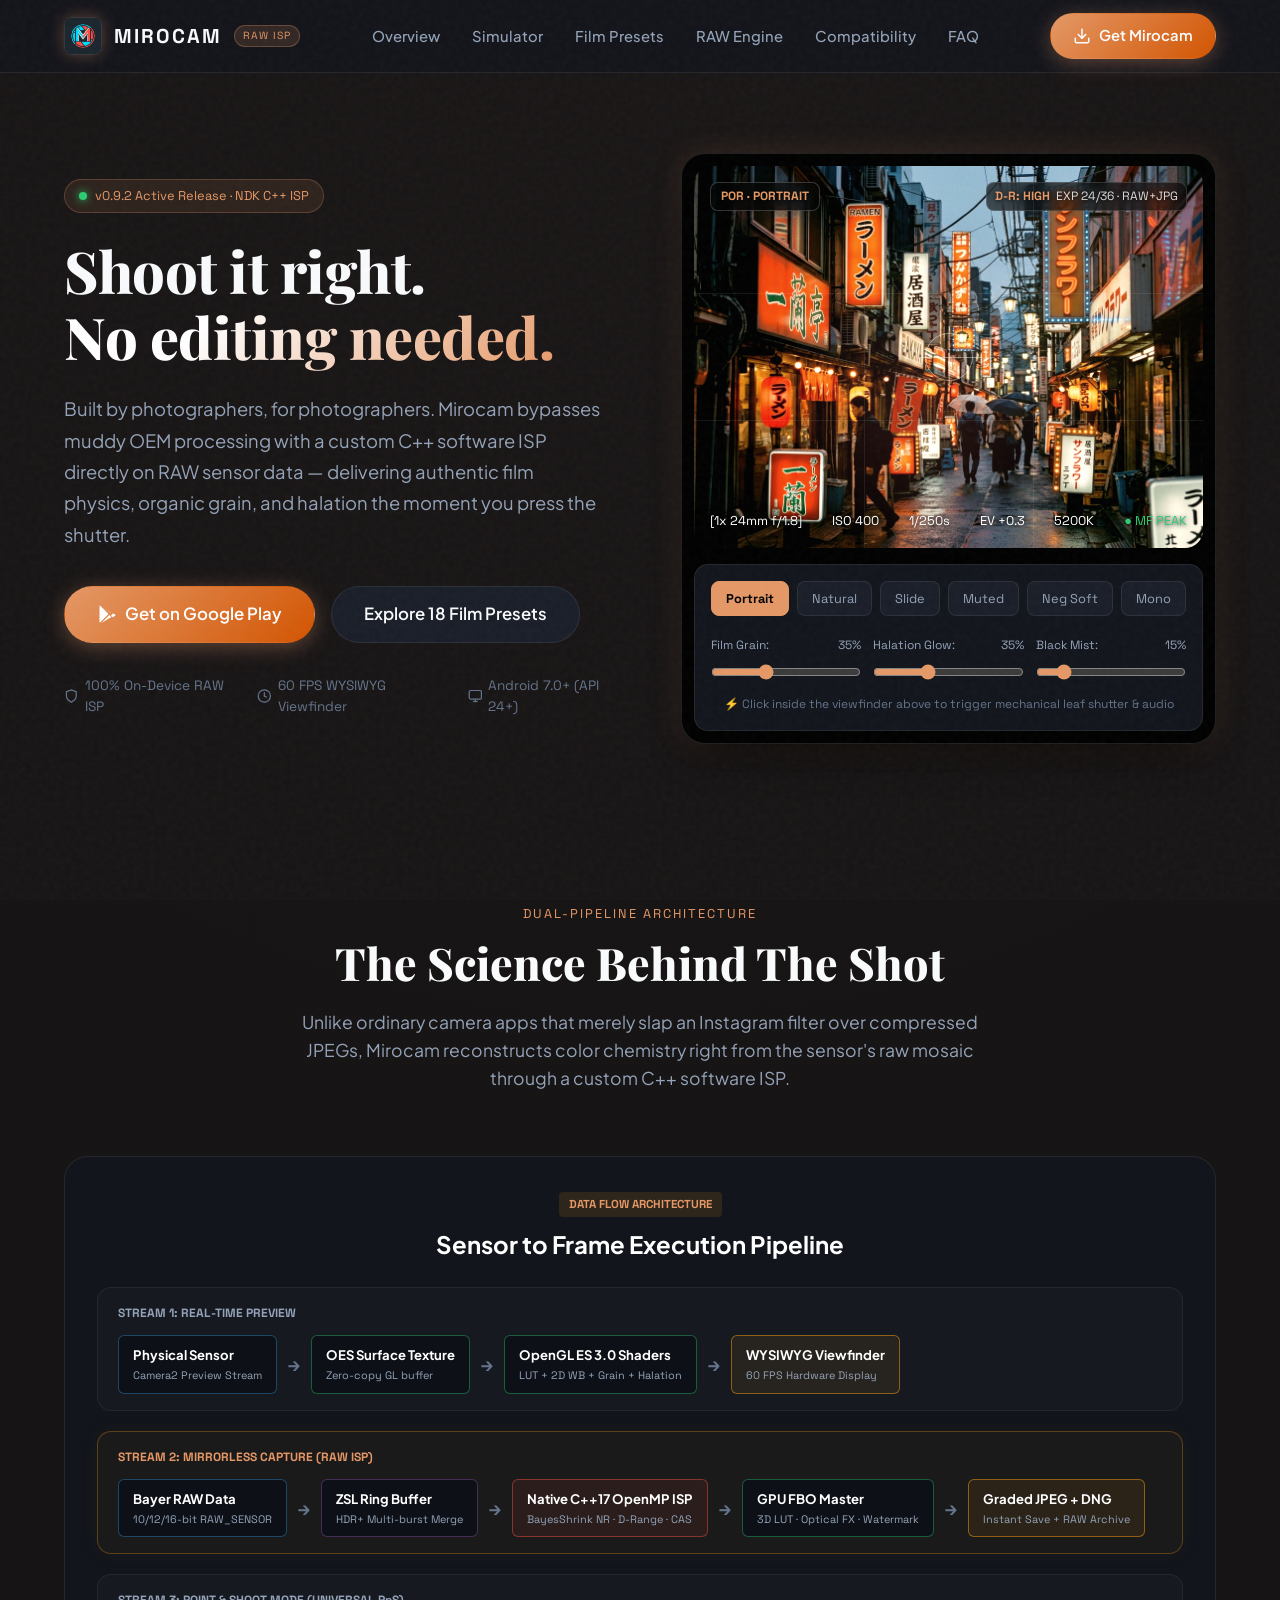
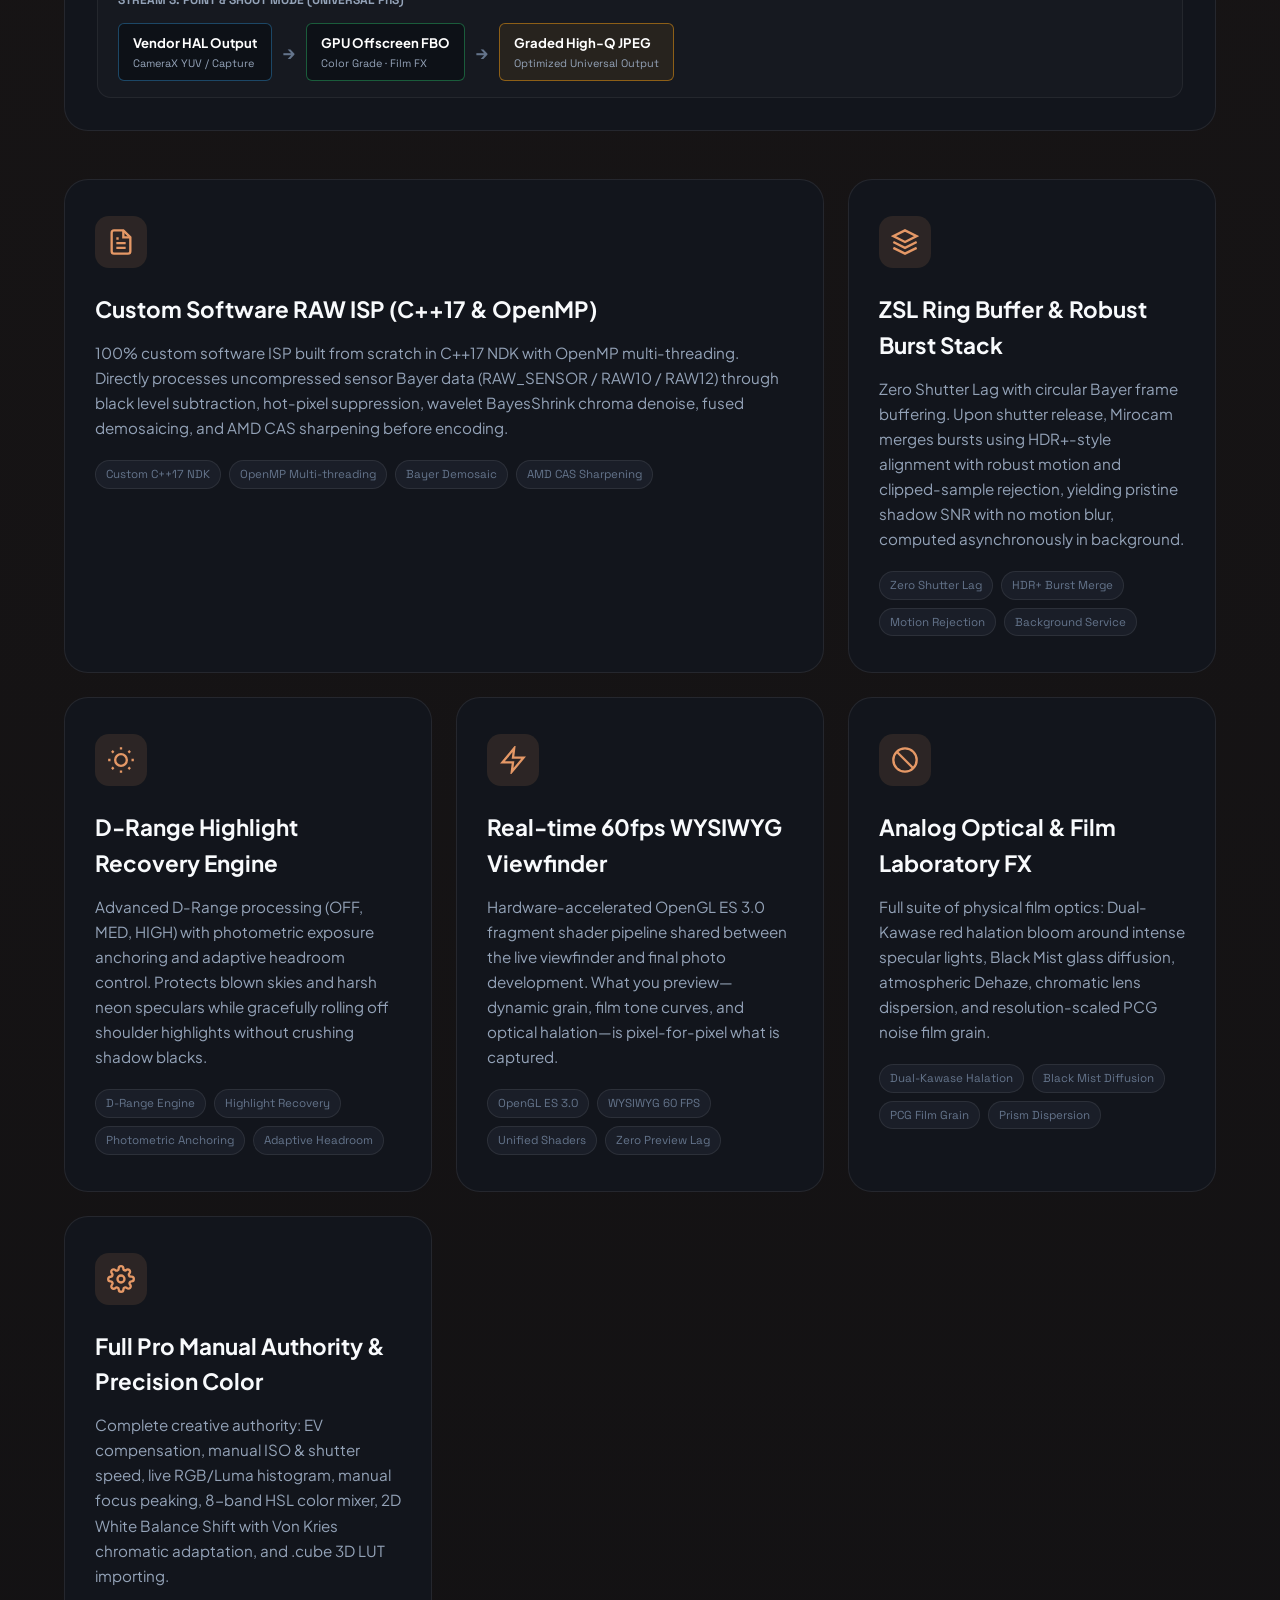
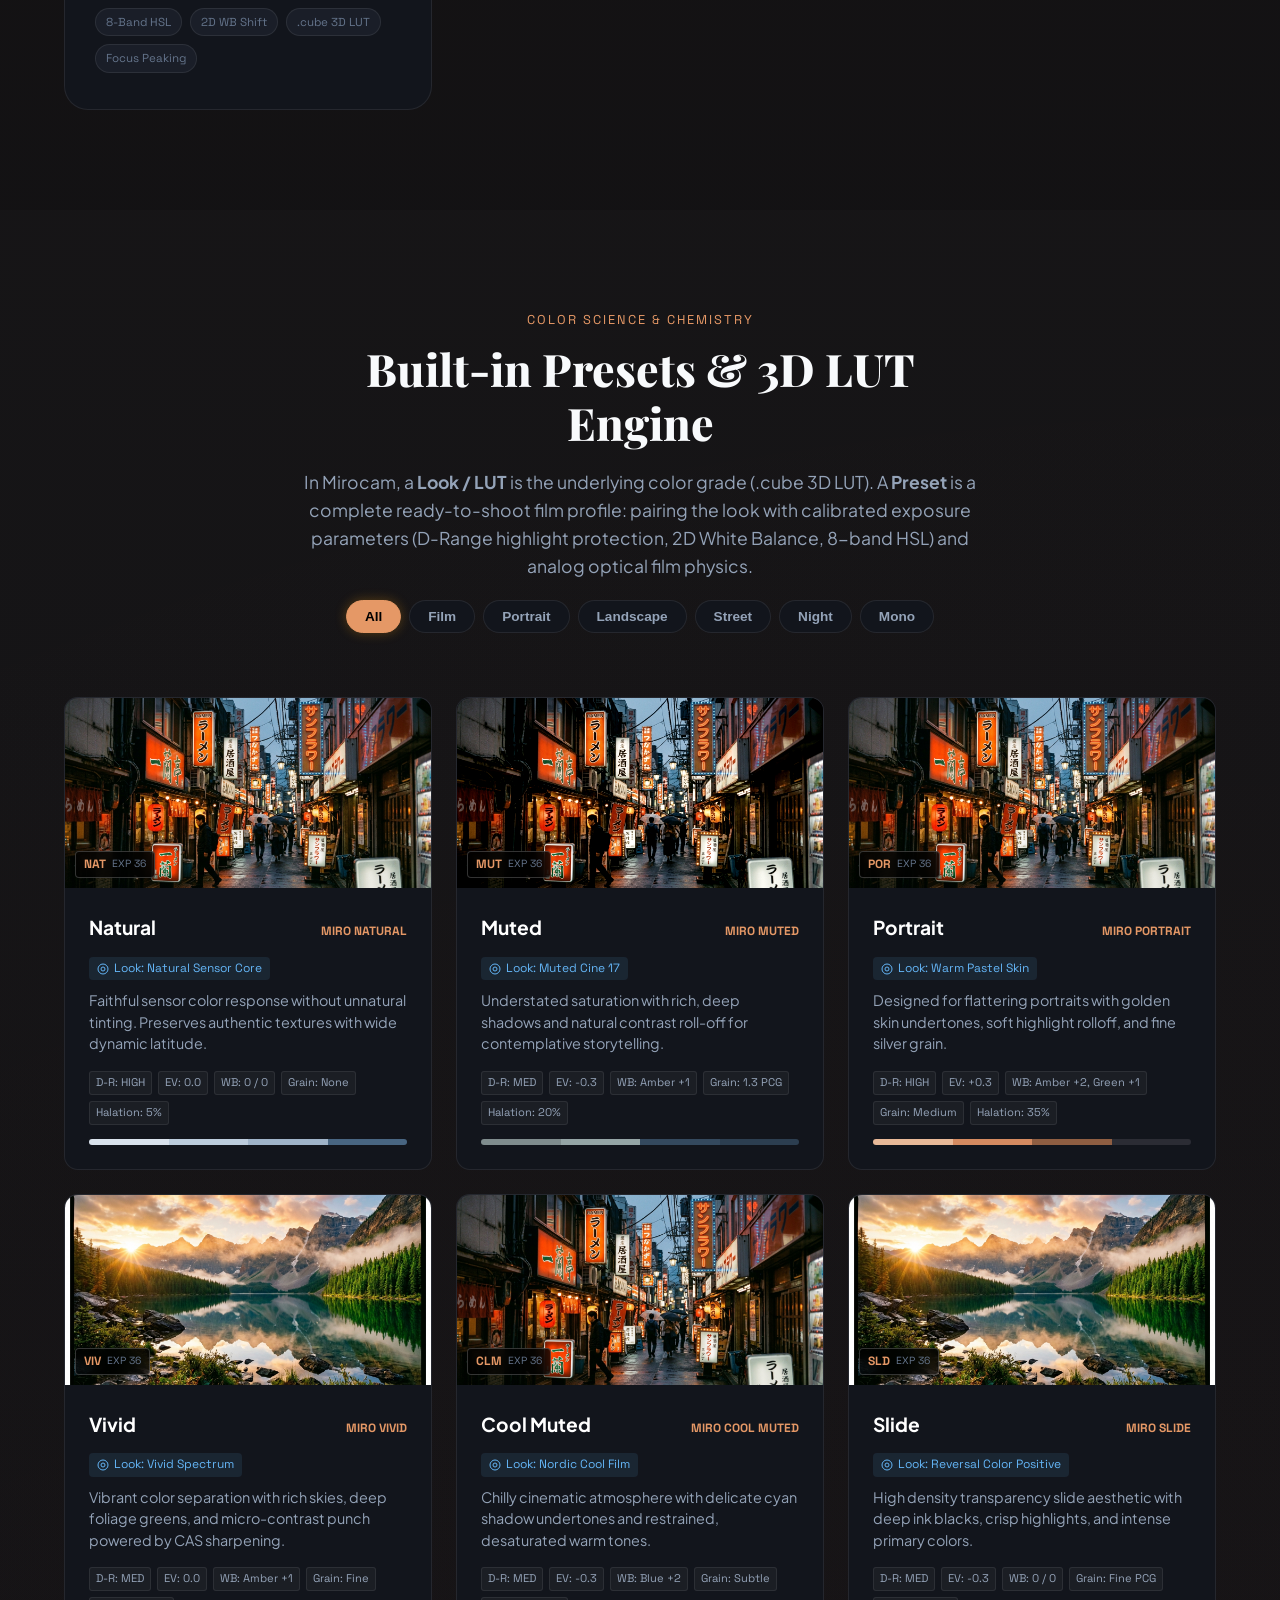
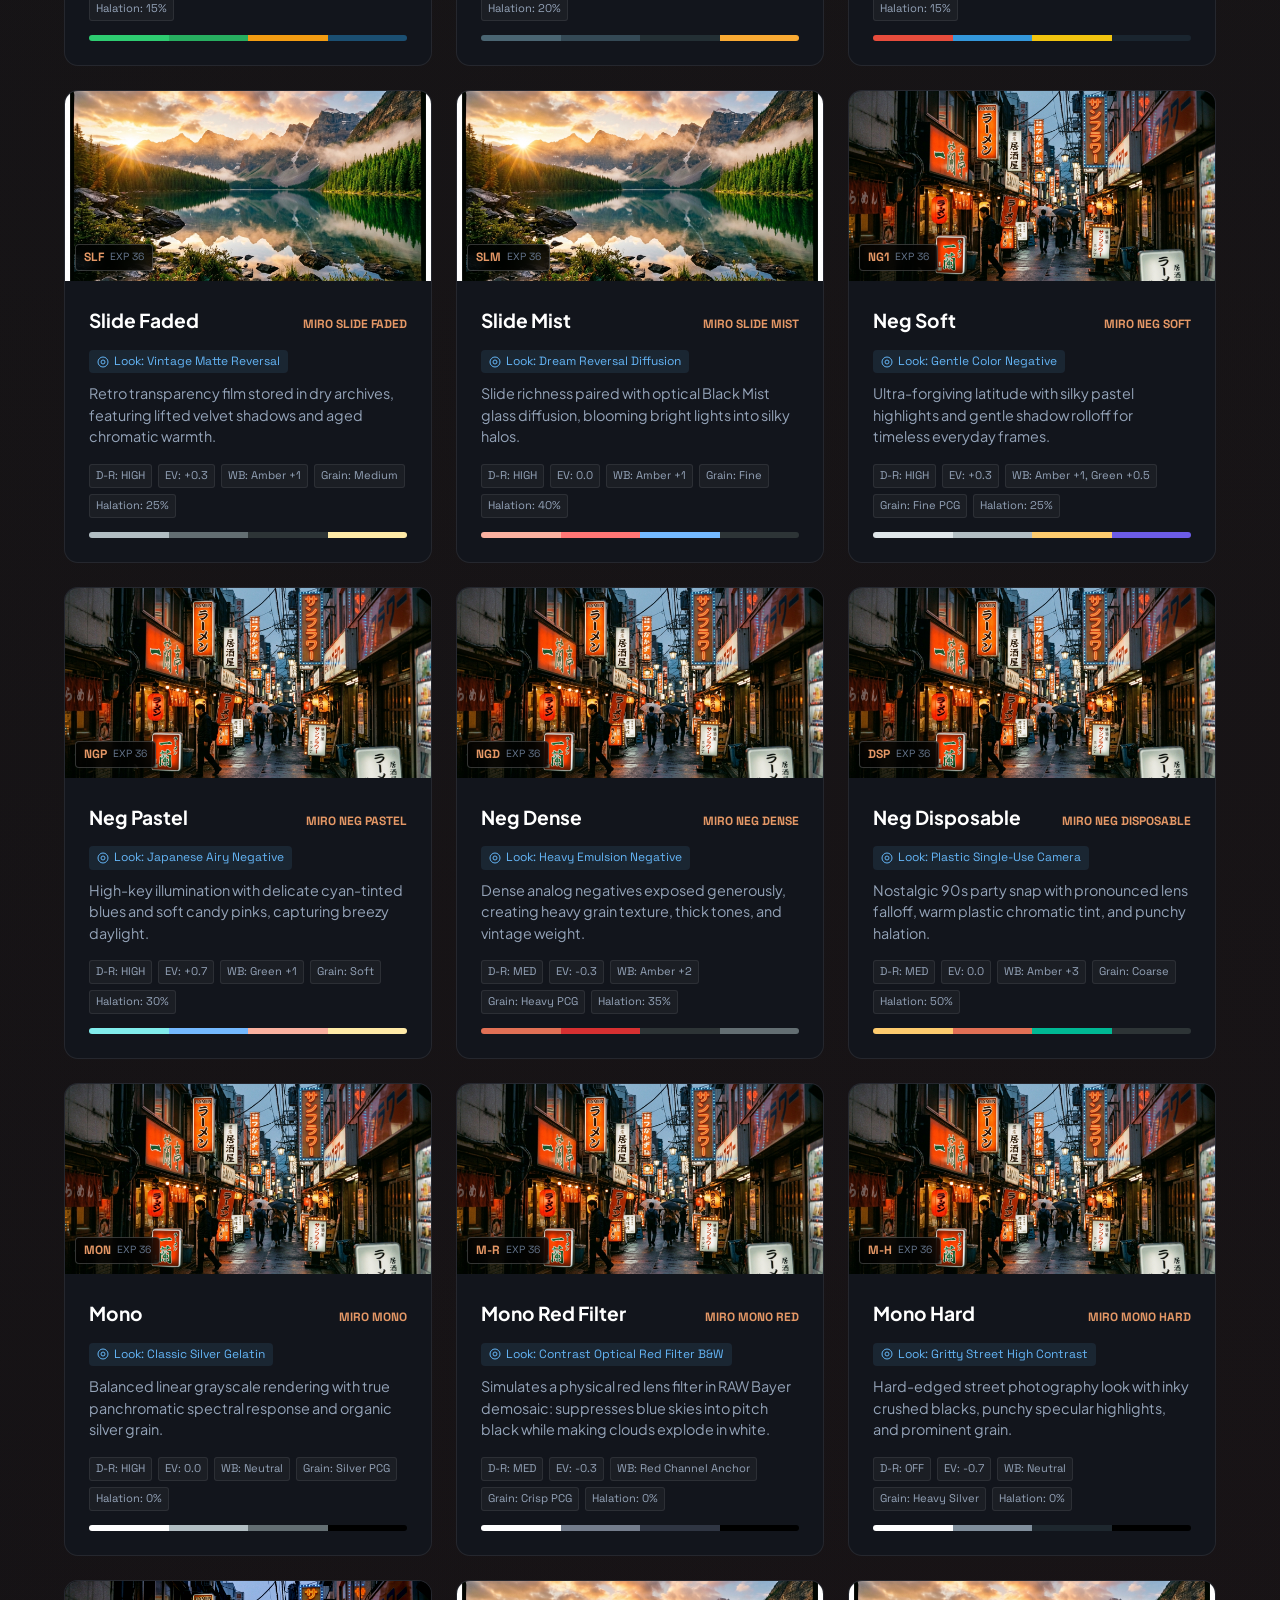
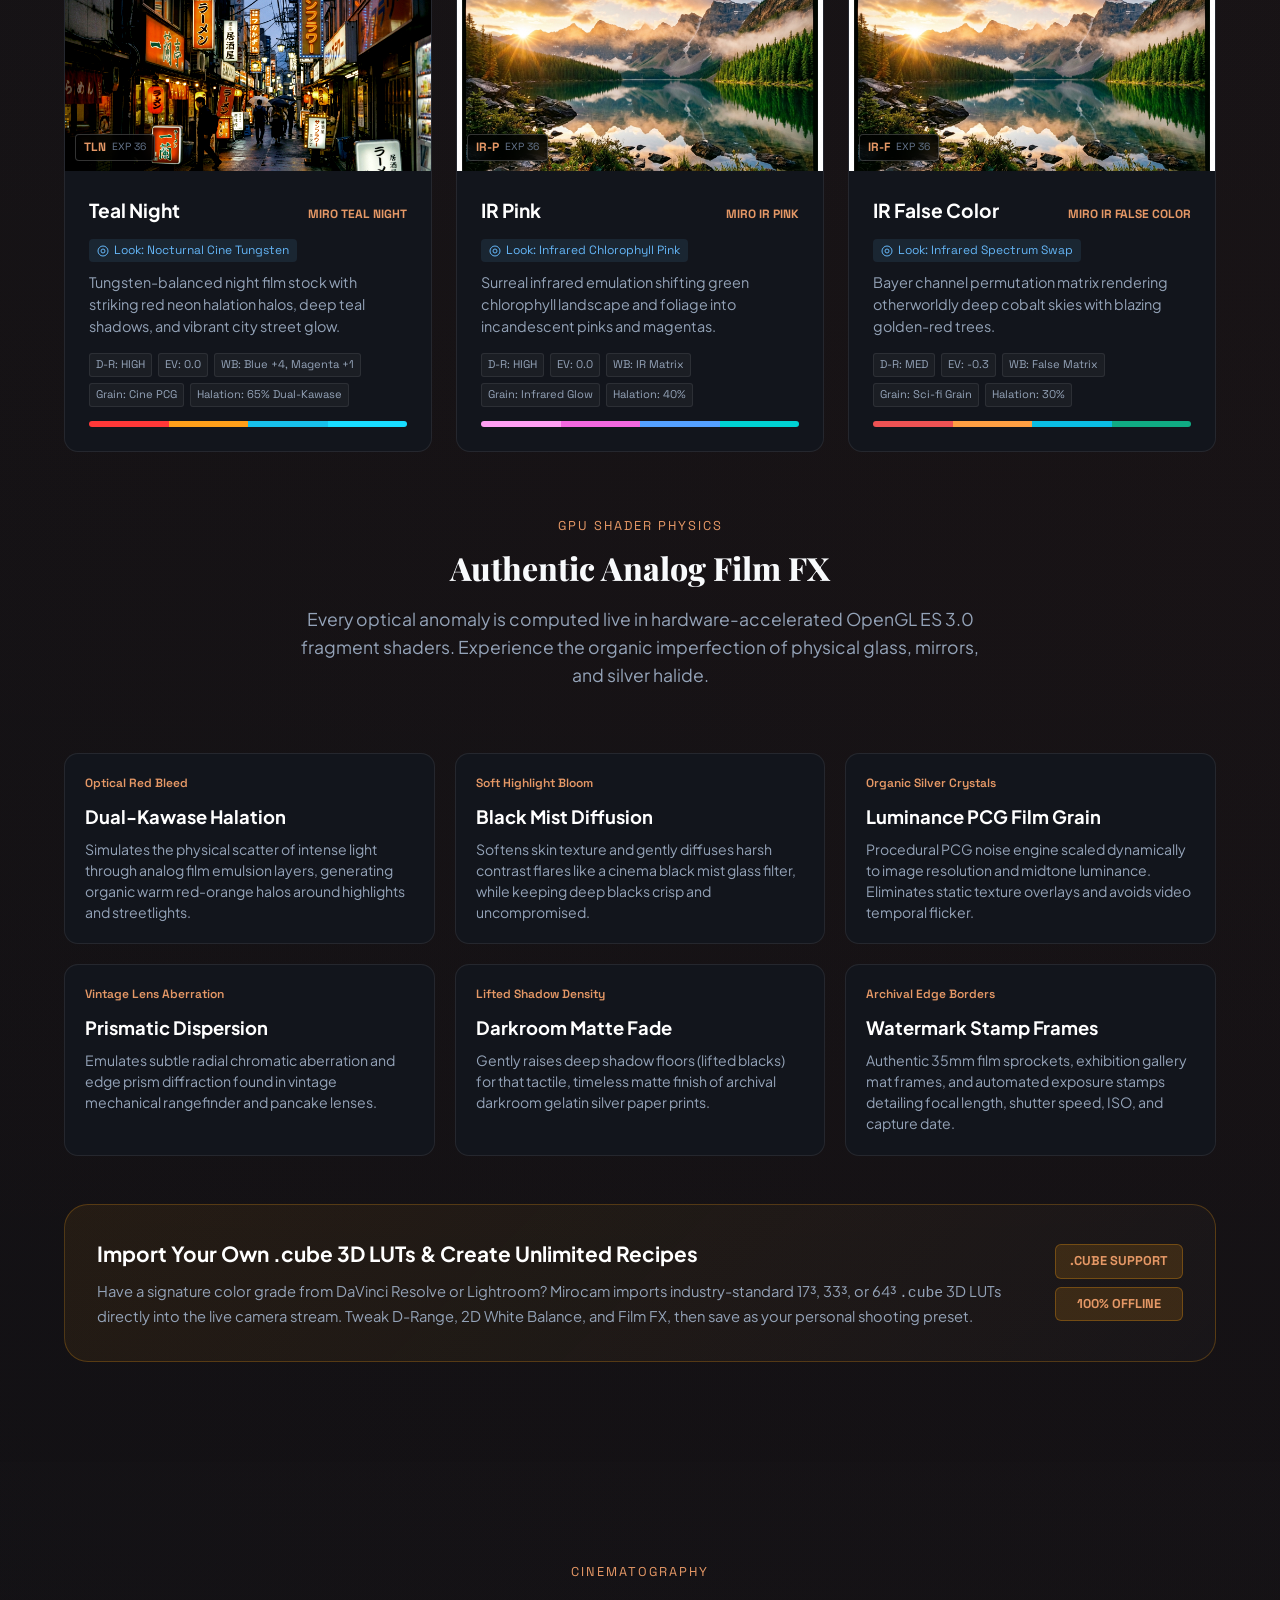
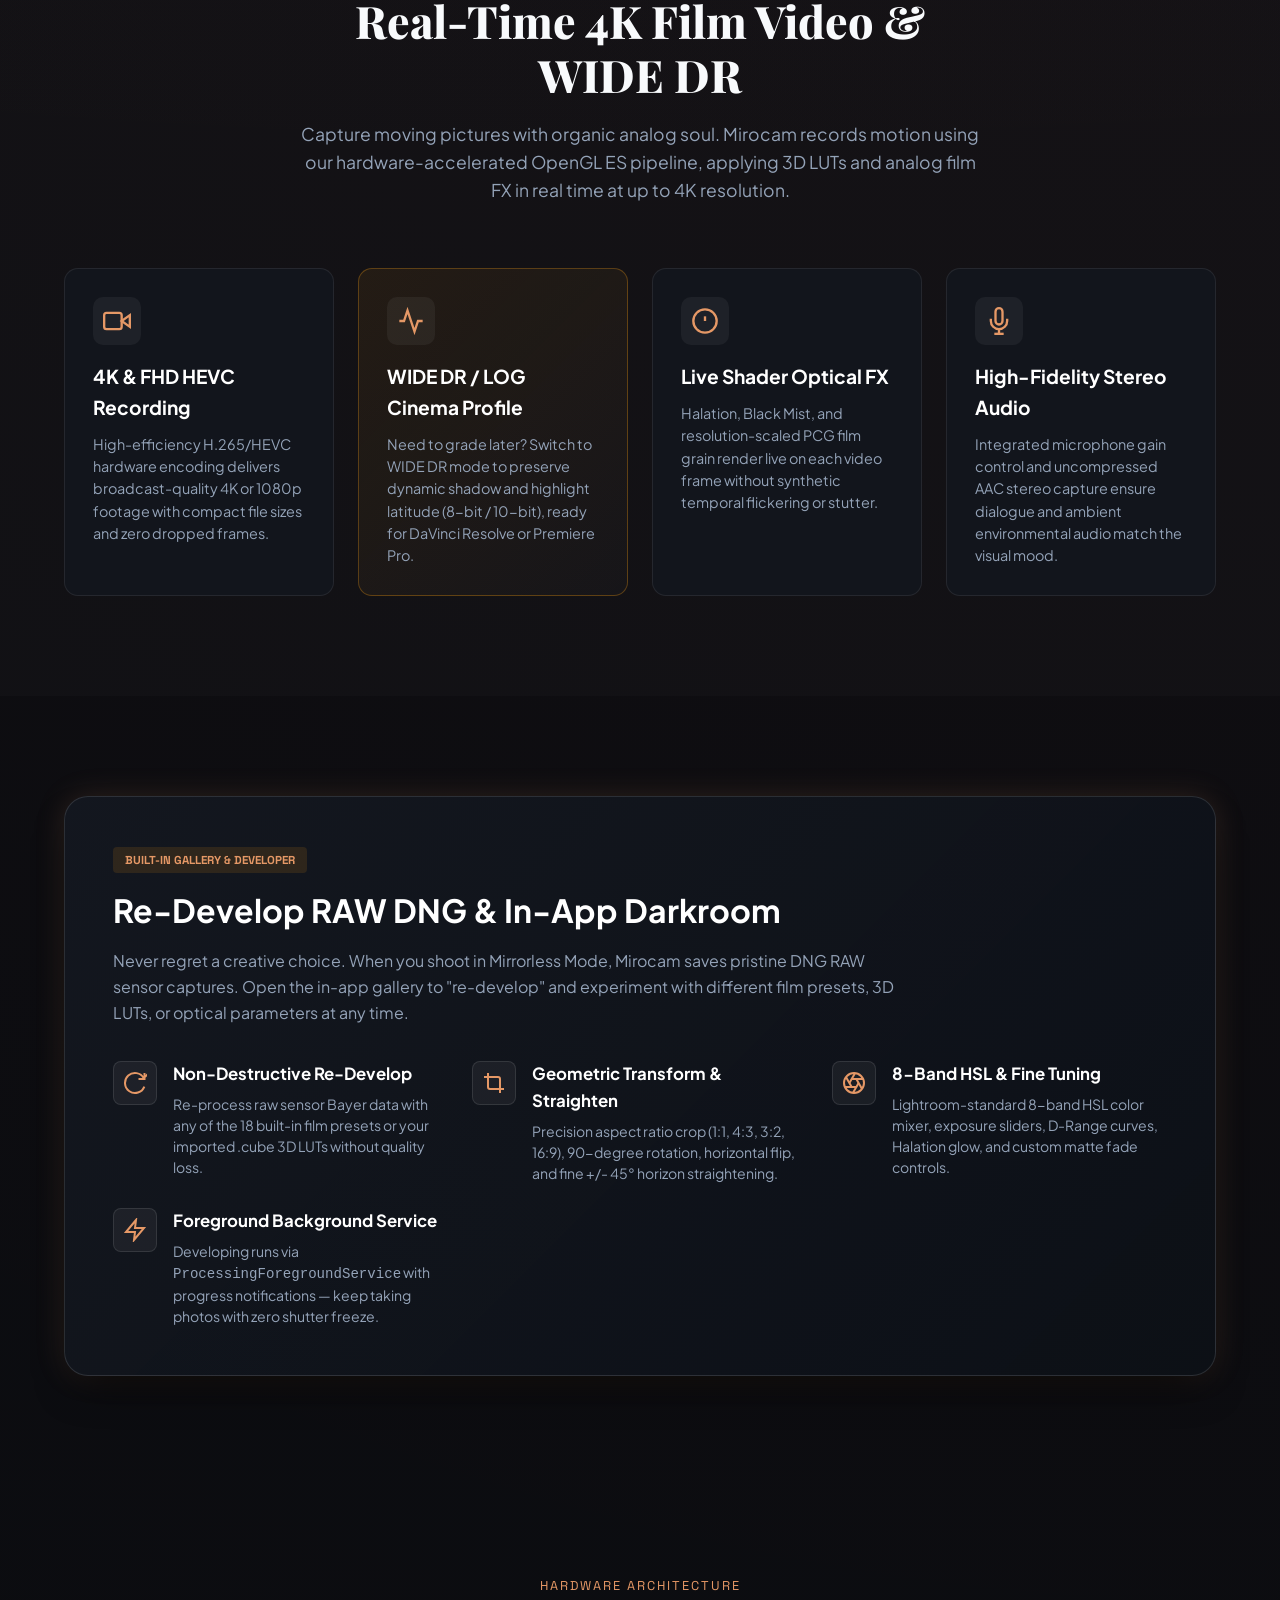
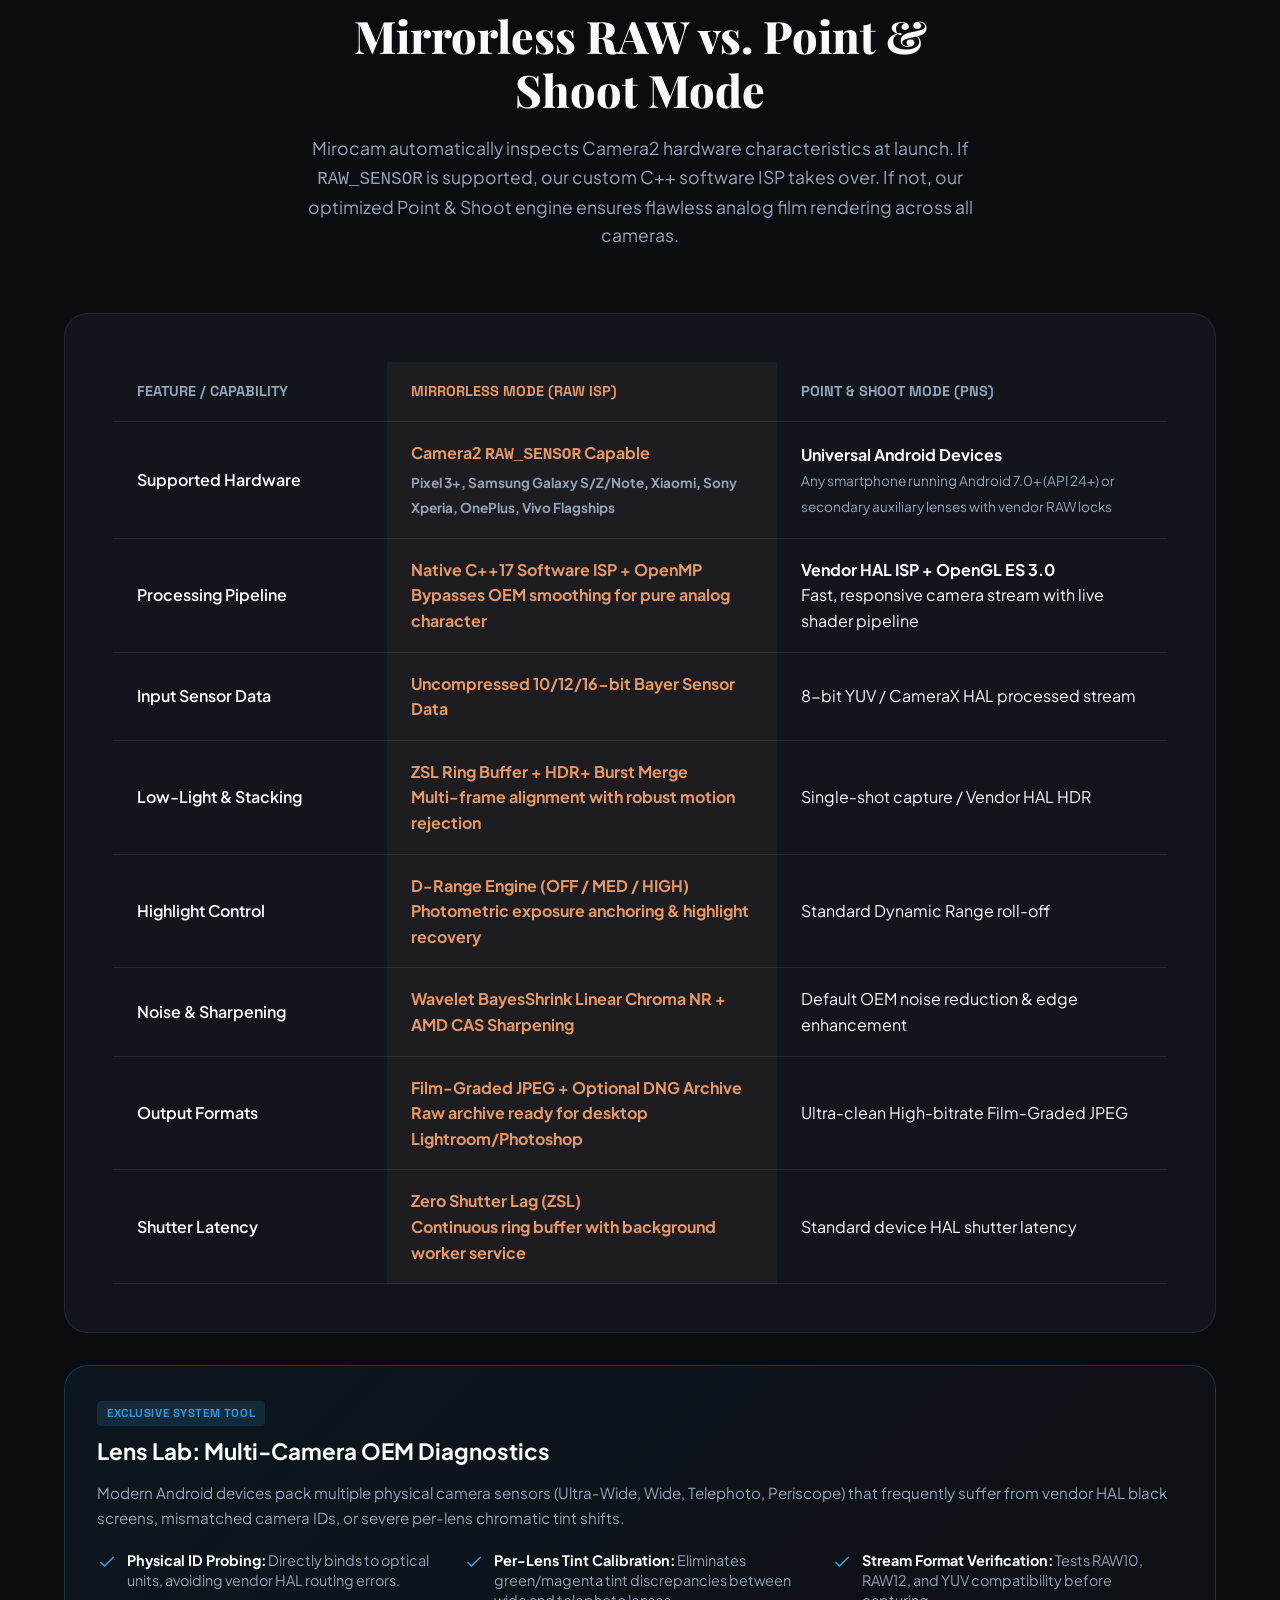
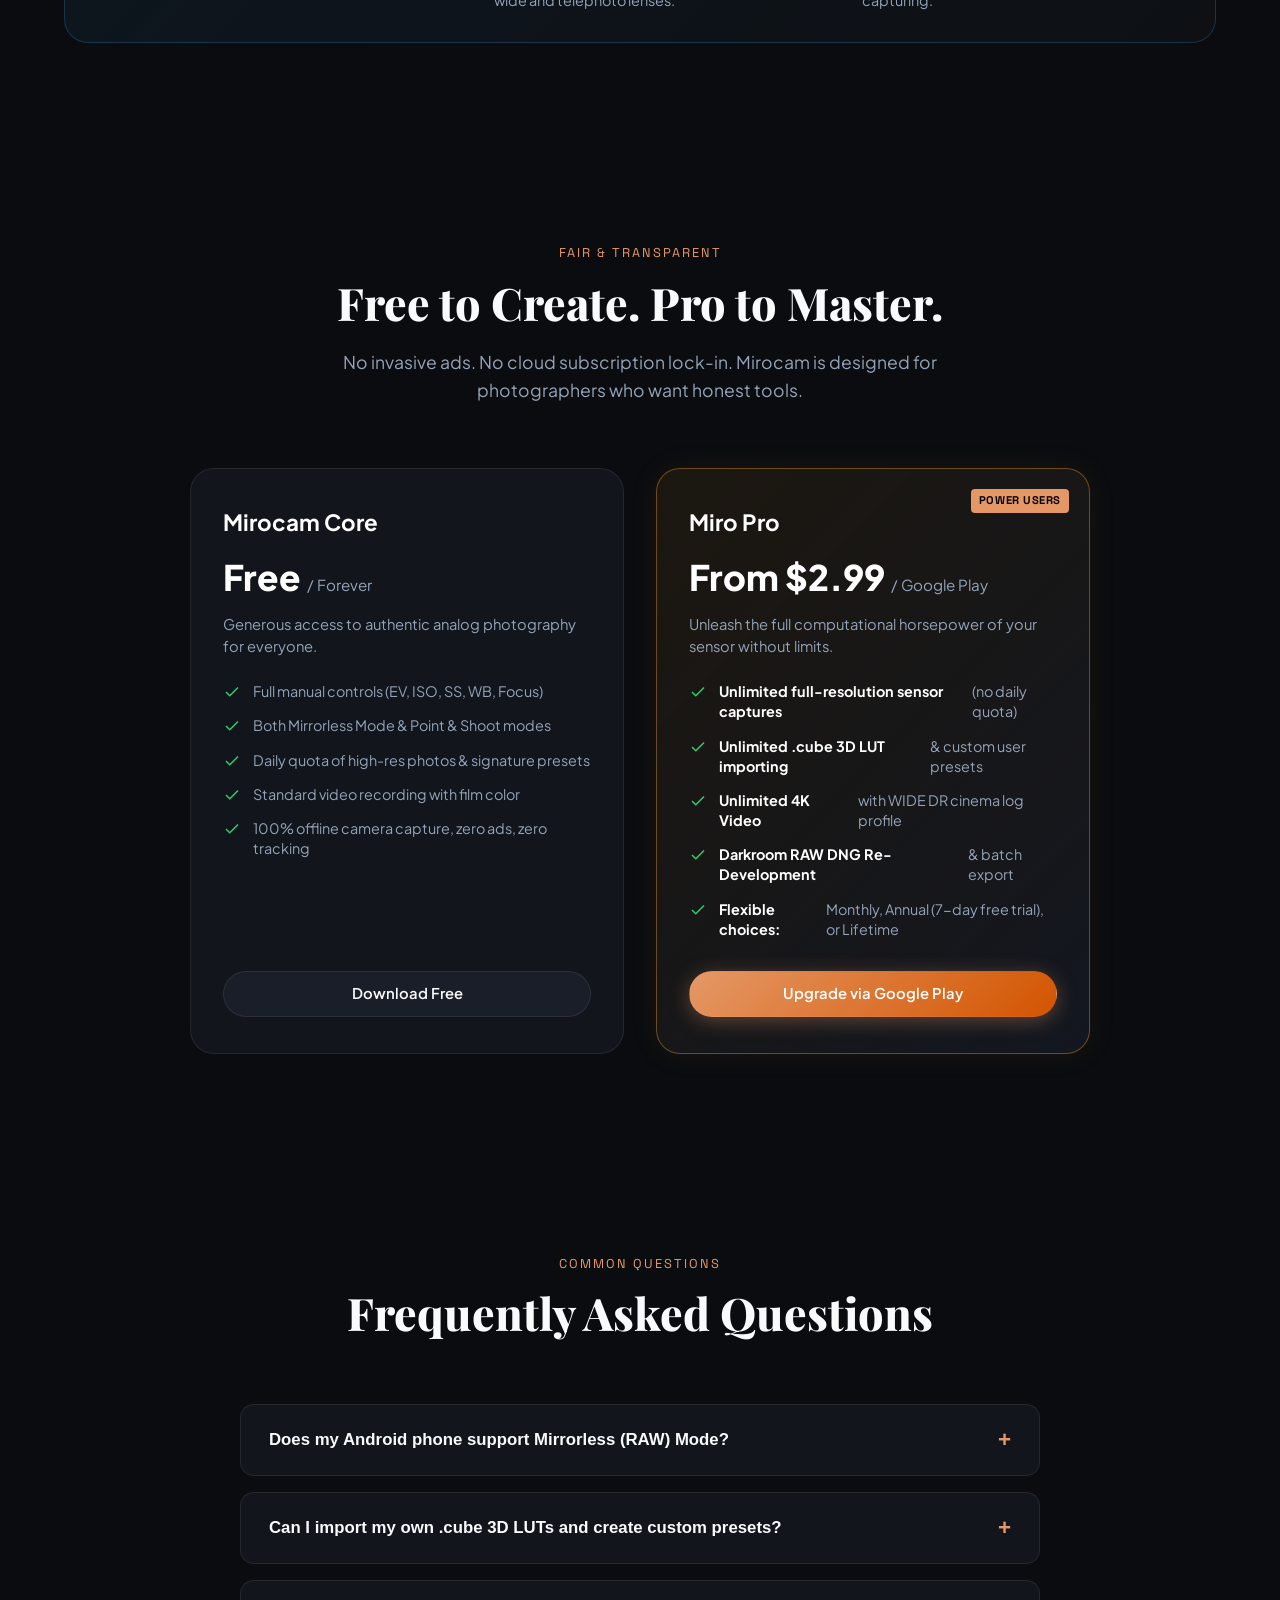
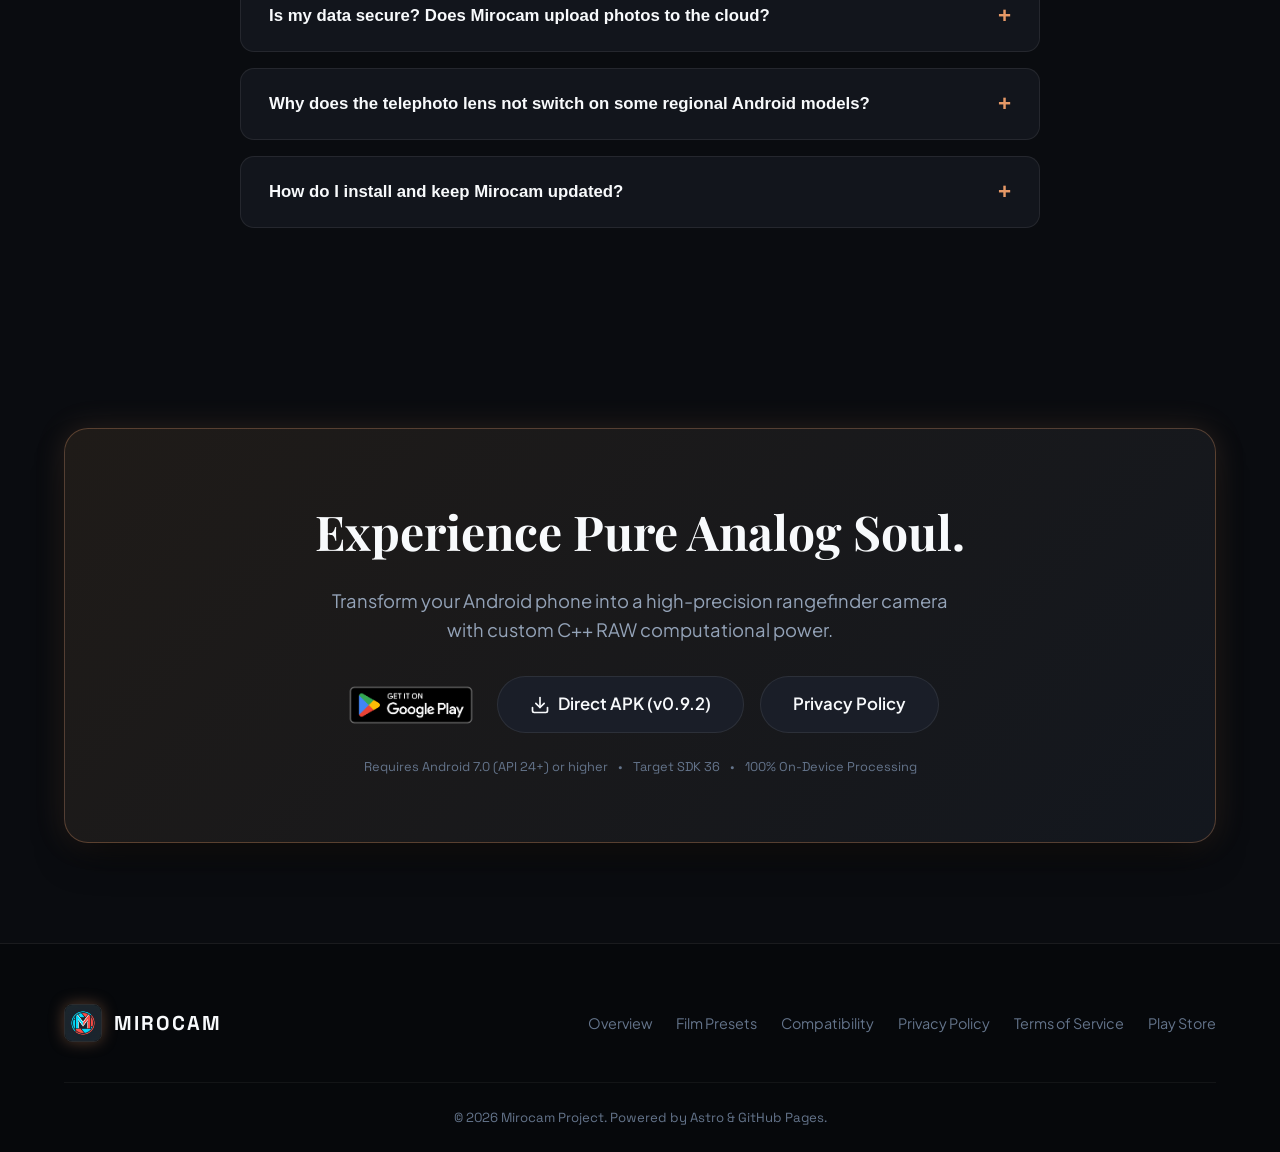
==== commit 5b862987: "Update from https://github.com/trungntdev-9x/mirocam/commit/3735cc5" ====
--- a/index.html
+++ b/index.html
@@ -1 +1 @@
-<!DOCTYPE html><html lang="en"><head><meta charset="UTF-8"><meta name="viewport" content="width=device-width, initial-scale=1.0"><title>Mirocam — Analog Film Simulation &amp; RAW Camera for Android</title><meta name="description" content="Transform your Android phone into an authentic film camera. Featuring a 16-bit RAW ISP pipeline, real-time 60fps viewfinder simulations, halation, grain, and curated film recipes. Shoot it right, no editing needed."><meta name="keywords" content="analog camera, film simulation, fujifilm recipes, raw camera android, libraw, 3d lut, halation, portra 400, velvia 50"><link rel="canonical" href="https://mirocam.lagbros.com/"><!-- OpenGraph --><meta property="og:title" content="Mirocam — Shoot it right. No editing needed."><meta property="og:description" content="True RAW sensor pipeline, real-time 60fps film viewfinder, and iconic analog recipes on your Android device."><meta property="og:image" content="/assets/hero_sample.jpg"><meta property="og:type" content="website"><meta property="og:url" content="https://mirocam.lagbros.com/"><meta name="theme-color" content="#0a0c10"><!-- Twitter Cards --><meta name="twitter:card" content="summary_large_image"><meta name="twitter:title" content="Mirocam — Analog Film Simulation &amp; RAW Camera for Android"><meta name="twitter:description" content="Transform your Android phone into an authentic film camera. Featuring a 16-bit RAW ISP pipeline, real-time 60fps viewfinder simulations, halation, grain, and curated film recipes. Shoot it right, no editing needed."><meta name="twitter:image" content="/assets/hero_sample.jpg"><!-- Google Fonts Preconnect & Styles --><link rel="preconnect" href="https://fonts.googleapis.com"><link rel="preconnect" href="https://fonts.gstatic.com" crossorigin><link href="https://fonts.googleapis.com/css2?family=Playfair+Display:ital,wght@0,600;0,800;1,600&family=Plus+Jakarta+Sans:wght@400;500;600;700;800&family=Space+Grotesk:wght@500;600;700&display=swap" rel="stylesheet"><!-- Favicon --><link rel="icon" type="image/png" href="/assets/logo.png"><link rel="stylesheet" href="/_astro/site.BNJxIWvm.css"></head><body><!-- Grain Overlay --><div class="grain-overlay" aria-hidden="true"></div><nav class="navbar" aria-label="Main Navigation"><div class="container nav-inner"><a href="#" class="brand-link" aria-label="Home"><img src="/assets/logo.png" alt="Mirocam Logo" class="brand-logo" width="40" height="40"><span class="brand-text">Mirocam</span><span class="brand-badge">RAW ISP</span></a><ul class="nav-links"><li><a href="#overview">Overview</a></li><li><a href="#simulator">Simulator</a></li><li><a href="#recipes">Film Recipes</a></li><li><a href="#technology">RAW Engine</a></li><li><a href="#specs">Compatibility</a></li><li><a href="#faq">FAQ</a></li></ul><div class="nav-actions"><a href="#download" class="btn btn-primary"><svg width="18" height="18" viewBox="0 0 24 24" fill="none" stroke="currentColor" stroke-width="2" stroke-linecap="round" stroke-linejoin="round" aria-hidden="true"><path d="M21 15v4a2 2 0 0 1-2 2H5a2 2 0 0 1-2-2v-4"></path><polyline points="7 10 12 15 17 10"></polyline><line x1="12" y1="15" x2="12" y2="3"></line></svg>Get Mirocam</a></div></div></nav><main id="main-content"><header class="hero" id="overview"><div class="container hero-grid"><div class="hero-content"><div class="hero-pill"><span style="display:inline-block; width:8px; height:8px; border-radius:50%; background:#2ecc71; box-shadow:0 0 8px #2ecc71;"></span>v1.2.0 Universal RAW Architecture</div><h1 class="hero-title">Shoot it right.<br><span class="gradient-text">No editing needed.</span></h1><p class="hero-lead">Built by photographers, for photographers. Mirocam processes directly from your smartphone's RAW sensor outward — giving you authentic film simulations, organic grain, and halation in real time.</p><div class="hero-actions"><a href="#download" class="btn btn-primary btn-large"><svg width="20" height="20" viewBox="0 0 24 24" fill="none" stroke="currentColor" stroke-width="2" stroke-linecap="round" stroke-linejoin="round" aria-hidden="true"><path d="M21 15v4a2 2 0 0 1-2 2H5a2 2 0 0 1-2-2v-4"></path><polyline points="7 10 12 15 17 10"></polyline><line x1="12" y1="15" x2="12" y2="3"></line></svg>Download APK (v1.2.0)</a><a href="#recipes" class="btn btn-secondary btn-large">Explore 15+ Recipes</a></div><div class="hero-meta"><div class="hero-meta-item"><svg width="16" height="16" viewBox="0 0 24 24" fill="none" stroke="currentColor" stroke-width="2" aria-hidden="true"><path d="M12 22s8-4 8-10V5l-8-3-8 3v7c0 6 8 10 8 10z"></path></svg>100% On-Device</div><div class="hero-meta-item"><svg width="16" height="16" viewBox="0 0 24 24" fill="none" stroke="currentColor" stroke-width="2" aria-hidden="true"><circle cx="12" cy="12" r="10"></circle><polyline points="12 6 12 12 16 14"></polyline></svg>Zero Latency Viewfinder</div><div class="hero-meta-item"><svg width="16" height="16" viewBox="0 0 24 24" fill="none" stroke="currentColor" stroke-width="2" aria-hidden="true"><rect x="2" y="3" width="20" height="14" rx="2" ry="2"></rect><line x1="8" y1="21" x2="16" y2="21"></line><line x1="12" y1="17" x2="12" y2="21"></line></svg>Universal Android 5.0+</div></div></div><div class="viewfinder-wrapper" id="simulator"><div class="viewfinder-bezel" id="vfBezel" title="Click anywhere to trigger shutter flash!"><img src="/assets/hero_sample.jpg" alt="Film Preview" id="vfImage" class="viewfinder-image"><div class="halation-glow" id="vfHalation"></div><!-- HUD Overlays --><div class="hud-top"><div class="hud-recipe-badge" id="vfBadge">KODAK PORTRA 400</div><div id="vfExp">EXP 24/36</div></div><div class="hud-crosshair"></div><div class="hud-bottom"><span id="vfIso">ISO 400</span><span id="vfSs">1/250s</span><span>EV 0.0</span><span id="vfWb">5200K</span><span style="color:#2ecc71;">● MF LOCK</span></div></div><!-- Simulator Control Deck --><div class="simulator-controls"><div class="recipe-tabs"><button class="recipe-btn active" data-recipe="portra" type="button">Portra 400</button><button class="recipe-btn" data-recipe="velvia" type="button">Velvia 50</button><button class="recipe-btn" data-recipe="cinestill" type="button">CineStill 800T</button><button class="recipe-btn" data-recipe="chrome" type="button">Classic Chrome</button><button class="recipe-btn" data-recipe="trix" type="button">Tri-X 400 B&W</button></div><div class="simulator-sliders"><div class="slider-group"><label for="grainSlider">Film Grain: <span id="grainVal">35%</span></label><input type="range" id="grainSlider" min="0" max="100" value="35"></div><div class="slider-group"><label for="halationSlider">Halation Glow: <span id="halationVal">45%</span></label><input type="range" id="halationSlider" min="0" max="100" value="45"></div></div><div style="font-size:0.75rem; color:var(--text-muted); font-family:var(--font-mono); margin-top:8px; text-align:center;">⚡ Tip: Click directly inside the viewfinder above to trigger shutter click!</div></div></div><script type="module" src="/_astro/ViewfinderSimulator.astro_astro_type_script_index_0_lang._lEzLYtm.js"></script></div></header><section class="section" id="technology"><div class="container"><div class="section-header"><div class="section-tag">Engine & Architecture</div><h2 class="section-title">The Science Behind The Shot</h2><p class="section-desc">Unlike ordinary camera apps that merely slap an Instagram filter over compressed JPEGs, Mirocam reconstructs color chemistry right from the sensor's raw mosaic.</p></div><div class="bento-grid"><div class="bento-card span-2"><div class="bento-icon"><svg width="28" height="28" viewBox="0 0 24 24" fill="none" stroke="currentColor" stroke-width="2" aria-hidden="true"><path d="M14 2H6a2 2 0 0 0-2 2v16a2 2 0 0 0 2 2h12a2 2 0 0 0 2-2V8z"></path><polyline points="14 2 14 8 20 8"></polyline><line x1="16" y1="13" x2="8" y2="13"></line><line x1="16" y1="17" x2="8" y2="17"></line><polyline points="10 9 9 9 8 9"></polyline></svg></div><h3>Native NDK RAW Pipeline with LibRaw</h3><p>On RAW-capable devices, Mirocam intercepts uncompressed Bayer sensor data via Camera2 API. Our custom C++ NDK engine performs demosaicing, tone-mapping curve interpolation, and precision 3D LUT transformations at 33³ or 64³ resolution before encoding to ultra-clean 10-bit JPEG or HEIC.</p><div class="tech-tags"><span class="tech-tag">LibRaw C++ NDK</span><span class="tech-tag">3D LUT 64³</span><span class="tech-tag">14+ Stops DR</span><span class="tech-tag">Optional DNG Archive</span></div></div><div class="bento-card "><div class="bento-icon"><svg width="28" height="28" viewBox="0 0 24 24" fill="none" stroke="currentColor" stroke-width="2" aria-hidden="true"><polygon points="13 2 3 14 12 14 11 22 21 10 12 10 13 2"></polygon></svg></div><h3>Real-time 60fps WYSIWYG Viewfinder</h3><p>Hardware-accelerated OpenGL ES fragment shaders calculate film tone curves directly in the live preview. What you see is precisely what the camera captures.</p><div class="tech-tags"><span class="tech-tag">OpenGL ES 3.0</span><span class="tech-tag">Zero Preview Lag</span></div></div><div class="bento-card "><div class="bento-icon"><svg width="28" height="28" viewBox="0 0 24 24" fill="none" stroke="currentColor" stroke-width="2" aria-hidden="true"><circle cx="12" cy="12" r="10"></circle><line x1="4.93" y1="4.93" x2="19.07" y2="19.07"></line></svg></div><h3>Halation &amp; Bloom Physics</h3><p>Light bounces off film base layers in real analog stock. Mirocam algorithmically simulates authentic red/orange light scatter around overexposed highlights and soft bloom roll-off.</p><div class="tech-tags"><span class="tech-tag">Luminance Threshold</span><span class="tech-tag">Red-Scatter Diffusion</span></div></div><div class="bento-card "><div class="bento-icon"><svg width="28" height="28" viewBox="0 0 24 24" fill="none" stroke="currentColor" stroke-width="2" aria-hidden="true"><rect x="3" y="3" width="18" height="18" rx="2" ry="2"></rect><circle cx="8.5" cy="8.5" r="1.5"></circle><polyline points="21 15 16 10 5 21"></polyline></svg></div><h3>Dynamic Film Grain</h3><p>No repeating static overlays. Mirocam computes animated, luminance-dependent film grain in real-time, preserving shadow detail while delivering tactile grain texture.</p><div class="tech-tags"><span class="tech-tag">Perlin Noise</span><span class="tech-tag">Animated Seed</span></div></div><div class="bento-card "><div class="bento-icon"><svg width="28" height="28" viewBox="0 0 24 24" fill="none" stroke="currentColor" stroke-width="2" aria-hidden="true"><circle cx="12" cy="12" r="3"></circle><path d="M19.4 15a1.65 1.65 0 0 0 .33 1.82l.06.06a2 2 0 0 1 0 2.83 2 2 0 0 1-2.83 0l-.06-.06a1.65 1.65 0 0 0-1.82-.33 1.65 1.65 0 0 0-1 1.51V21a2 2 0 0 1-2 2 2 2 0 0 1-2-2v-.09A1.65 1.65 0 0 0 9 19.4a1.65 1.65 0 0 0-1.82.33l-.06.06a2 2 0 0 1-2.83 0 2 2 0 0 1 0-2.83l.06-.06a1.65 1.65 0 0 0 .33-1.82 1.65 1.65 0 0 0-1.51-1H3a2 2 0 0 1-2-2 2 2 0 0 1 2-2h.09A1.65 1.65 0 0 0 4.6 9a1.65 1.65 0 0 0-.33-1.82l-.06-.06a2 2 0 0 1 0-2.83 2 2 0 0 1 2.83 0l.06.06a1.65 1.65 0 0 0 1.82.33H9a1.65 1.65 0 0 0 1-1.51V3a2 2 0 0 1 2-2 2 2 0 0 1 2 2v.09a1.65 1.65 0 0 0 1.51 1.65 1.65 0 0 0 1.82-.33l.06-.06a2 2 0 0 1 2.83 0 2 2 0 0 1 0 2.83l-.06.06a1.65 1.65 0 0 0-.33 1.82V9a1.65 1.65 0 0 0 1.51 1H21a2 2 0 0 1 2 2 2 2 0 0 1-2 2h-.09a1.65 1.65 0 0 0-1.51 1z"></path></svg></div><h3>Full Pro Manual Exposure</h3><p>Total manual authority over your exposure triangle. Direct Kelvin white balance tuning, ISO up to 6400, shutter down to 1/8000s, and manual focus peaking.</p><div class="tech-tags"><span class="tech-tag">Manual Focus Peaking</span><span class="tech-tag">Kelvin Tint Matrix</span></div></div></div></div></section><section class="section" id="recipes" style="background: rgba(255,255,255,0.01);"><div class="container"><div class="section-header"><div class="section-tag">Analog Emulations</div><h2 class="section-title">Iconic Film Recipes</h2><p class="section-desc">Crafted by calibrating color response against legendary film stocks. Import your own <code>.cube</code> 3D LUTs or create custom recipes in seconds.</p></div><div class="recipes-grid"><div class="recipe-card"><div class="recipe-thumb"><img src="/assets/hero_sample.jpg" alt="KODAK PORTRA 400 Sample" style loading="lazy"></div><div class="recipe-card-content"><div class="recipe-badge-name">KODAK PORTRA 400</div><h4>Warm Natural &amp; Gentle Skin</h4><p>Beloved by portraitists worldwide. Soft contrast, warm pastel skin tones, and generous highlight latitude.</p><div class="color-palette-bar" aria-label="Color Palette"><span class="color-swatch" style="background:#e8b998;" title="#e8b998"></span><span class="color-swatch" style="background:#d48a60;" title="#d48a60"></span><span class="color-swatch" style="background:#8f5e42;" title="#8f5e42"></span><span class="color-swatch" style="background:#2b2c34;" title="#2b2c34"></span></div></div></div><div class="recipe-card"><div class="recipe-thumb"><img src="/assets/velvia_sample.jpg" alt="FUJIFILM VELVIA 50 Sample" style loading="lazy"></div><div class="recipe-card-content"><div class="recipe-badge-name">FUJIFILM VELVIA 50</div><h4>Vivid High-Impact Landscape</h4><p>The standard of nature slide film. Deep saturated emerald greens, rich skies, and razor-sharp contrast.</p><div class="color-palette-bar" aria-label="Color Palette"><span class="color-swatch" style="background:#2ecc71;" title="#2ecc71"></span><span class="color-swatch" style="background:#27ae60;" title="#27ae60"></span><span class="color-swatch" style="background:#f39c12;" title="#f39c12"></span><span class="color-swatch" style="background:#1b4f72;" title="#1b4f72"></span></div></div></div><div class="recipe-card"><div class="recipe-thumb"><img src="/assets/hero_sample.jpg" alt="CINESTILL 800T Sample" style="filter: hue-rotate(15deg) contrast(1.2);" loading="lazy"></div><div class="recipe-card-content"><div class="recipe-badge-name">CINESTILL 800T</div><h4>Cinematic Night &amp; Tungsten Glow</h4><p>Remjet-stripped movie stock look with prominent neon halation, cool shadows, and warm street lights.</p><div class="color-palette-bar" aria-label="Color Palette"><span class="color-swatch" style="background:#e74c3c;" title="#e74c3c"></span><span class="color-swatch" style="background:#f1c40f;" title="#f1c40f"></span><span class="color-swatch" style="background:#2980b9;" title="#2980b9"></span><span class="color-swatch" style="background:#111936;" title="#111936"></span></div></div></div><div class="recipe-card"><div class="recipe-thumb"><img src="/assets/hero_sample.jpg" alt="FUJI CLASSIC CHROME Sample" style="filter: saturate(0.7) contrast(1.2);" loading="lazy"></div><div class="recipe-card-content"><div class="recipe-badge-name">FUJI CLASSIC CHROME</div><h4>Documentary &amp; Muted Urban Tones</h4><p>Subtle color saturation combined with punchy mid-tone contrast for realistic storytelling.</p><div class="color-palette-bar" aria-label="Color Palette"><span class="color-swatch" style="background:#7f8c8d;" title="#7f8c8d"></span><span class="color-swatch" style="background:#95a5a6;" title="#95a5a6"></span><span class="color-swatch" style="background:#34495e;" title="#34495e"></span><span class="color-swatch" style="background:#2c3e50;" title="#2c3e50"></span></div></div></div></div></div></section><section class="section" id="specs"><div class="container"><div class="section-header"><div class="section-tag">Universal Strategy</div><h2 class="section-title">Hardware Capability Tiers</h2><p class="section-desc">Mirocam checks Camera2 hardware characteristics at launch to grant the optimal pipeline for your phone.</p></div><div class="comparison-container"><div class="table-responsive"><table class="comp-table"><thead><tr><th scope="col">Feature / Capability</th><th scope="col" class="highlight-col">Tier 2: RAW Mode (Recommended)</th><th scope="col">Tier 1: Enhanced JPEG Mode</th></tr></thead><tbody><tr><td>Supported Hardware</td><td class="highlight-col">Pixel 3+, Galaxy S/A Series, Xiaomi, OnePlus with <code>RAW_SENSOR</code></td><td>Any Android Device running Android 5.0+ (API 21+)</td></tr><tr><td>Color Pipeline</td><td class="highlight-col">16-bit DNG → LibRaw C++ ISP → 3D LUT</td><td>CameraX JPEG → GPU Fragment Shader LUT</td></tr><tr><td>Dynamic Range</td><td class="highlight-col">14+ Stops (Max Sensor Potential)</td><td>Optimized 8-bit DR</td></tr><tr><td>Halation & Grain</td><td class="highlight-col">Luminance-aware floating point physics</td><td>GPU fragment shader post-processing</td></tr><tr><td>Save RAW DNG File</td><td class="highlight-col">✓ Yes (Keep DNG for Lightroom)</td><td>✗ (Final color-graded image only)</td></tr></tbody></table></div></div></div></section><section class="section" id="faq"><div class="container"><div class="section-header"><div class="section-tag">Common Questions</div><h2 class="section-title">Frequently Asked Questions</h2></div><div class="faq-grid"><div class="faq-item"><button class="faq-question" type="button" aria-expanded="false" aria-controls="faq-ans-0">Does my Android phone support Tier 2 Full RAW Mode?<span class="faq-icon" aria-hidden="true">+</span></button><div class="faq-answer" id="faq-ans-0">Most smartphones released since 2019 (Google Pixel series, Samsung Galaxy S & A series, Xiaomi, OnePlus, Sony Xperia) expose the <code>RAW_SENSOR</code> capability under Android's Camera2 API. When you launch Mirocam, it automatically audits your hardware and unlocks the appropriate mode without any configuration needed.</div></div><div class="faq-item"><button class="faq-question" type="button" aria-expanded="false" aria-controls="faq-ans-1">Can I import my own .cube 3D LUTs and custom recipes?<span class="faq-icon" aria-hidden="true">+</span></button><div class="faq-answer" id="faq-ans-1">Yes! Mirocam supports standard industry `.cube` files (1D & 3D at up to 64³ resolution). You can copy LUT files directly to your device storage and load them into your custom recipe slot.</div></div><div class="faq-item"><button class="faq-question" type="button" aria-expanded="false" aria-controls="faq-ans-2">Is my data safe? Does the app connect to the internet?<span class="faq-icon" aria-hidden="true">+</span></button><div class="faq-answer" id="faq-ans-2">Mirocam requires ZERO network permissions (<code>android.permission.INTERNET</code> is not even declared in the manifest). All photo processing, decoding, tone mapping, and storage occur entirely offline on your device.</div></div><div class="faq-item"><button class="faq-question" type="button" aria-expanded="false" aria-controls="faq-ans-3">How do I install the standalone APK?<span class="faq-icon" aria-hidden="true">+</span></button><div class="faq-answer" id="faq-ans-3">Download the APK directly using the button below. When prompted by Android, allow installation from unknown sources for your browser or file manager. Tap Install, open Mirocam, and grant Camera & Storage permissions.</div></div></div></div></section><script type="module">function e(){let e=document.querySelectorAll(`.faq-item`);e.forEach(t=>{let n=t.querySelector(`.faq-question`);n&&n.addEventListener(`click`,()=>{let r=t.classList.contains(`active`);e.forEach(e=>{e.classList.remove(`active`);let t=e.querySelector(`.faq-question`);t&&t.setAttribute(`aria-expanded`,`false`)}),r||(t.classList.add(`active`),n.setAttribute(`aria-expanded`,`true`))})})}document.readyState===`loading`?document.addEventListener(`DOMContentLoaded`,e):e();</script><section class="section" id="download"><div class="container"><div class="cta-box"><h2>Experience Pure Analog Soul.</h2><p>Download Mirocam today and discover why professional photographers are leaving their heavy gear at home.</p><div style="display:flex; justify-content:center; gap:16px; flex-wrap:wrap;"><a href="#download" class="btn btn-primary btn-large" style="padding: 16px 36px;"><svg width="22" height="22" viewBox="0 0 24 24" fill="none" stroke="currentColor" stroke-width="2" stroke-linecap="round" stroke-linejoin="round" aria-hidden="true"><path d="M21 15v4a2 2 0 0 1-2 2H5a2 2 0 0 1-2-2v-4"></path><polyline points="7 10 12 15 17 10"></polyline><line x1="12" y1="15" x2="12" y2="3"></line></svg>Download Mirocam APK (v1.2.0)</a><a href="/privacy" class="btn btn-secondary btn-large">Privacy Policy</a></div></div></div></section></main><footer class="footer"><div class="container"><div class="footer-inner"><div class="brand-link"><img src="/assets/logo.png" alt="Mirocam Logo" class="brand-logo" width="40" height="40"><span class="brand-text">Mirocam</span></div><ul class="footer-links"><li><a href="#overview">Overview</a></li><li><a href="#recipes">Film Presets</a></li><li><a href="#specs">Compatibility</a></li><li><a href="/privacy">Privacy Policy</a></li><li><a href="#">GitHub</a></li></ul></div><div class="footer-bottom">&copy; 2026 Mirocam Project. Powered by Astro & GitHub Pages.</div></div></footer><div class="modal" id="privacyModal" role="dialog" aria-modal="true" aria-labelledby="privacyModalTitle"><div class="modal-content"><button class="modal-close" id="modalClose" type="button" aria-label="Close modal">&times;</button><h3 id="privacyModalTitle" style="font-family: var(--font-serif); font-size: 1.8rem; margin-bottom: 16px;">Privacy Policy & Transparency</h3><p style="color: var(--text-secondary); margin-bottom: 14px; font-size: 0.95rem;">Last updated: September 2026</p><p style="color: var(--text-secondary); margin-bottom: 14px; font-size: 0.95rem; line-height: 1.6;"><strong>1. Zero Data Collection:</strong> Mirocam was built from the ground up to respect user sovereignty. The application does not collect, track, transmit, or store any personal information, telemetry, usage metrics, or location data.</p><p style="color: var(--text-secondary); margin-bottom: 14px; font-size: 0.95rem; line-height: 1.6;"><strong>2. Permissions:</strong><br>• <code>CAMERA</code>: Used strictly to capture live sensor streams and photos within the app viewfinder.<br>• <code>READ/WRITE_EXTERNAL_STORAGE</code>: Used solely to save your captured photos and load custom user LUT files from your storage.</p><p style="color: var(--text-secondary); margin-bottom: 14px; font-size: 0.95rem; line-height: 1.6;"><strong>3. No Network Traffic:</strong> Mirocam does not declare Internet permissions in its AndroidManifest.xml. It operates entirely offline.</p></div></div><script type="module">function e(){let e=document.getElementById(`privacyModal`),t=document.querySelectorAll(`[data-modal="privacy"]`),n=document.getElementById(`modalClose`);t.forEach(t=>{t.addEventListener(`click`,t=>{t.preventDefault(),e&&e.classList.add(`open`)})}),n&&e&&(n.addEventListener(`click`,()=>e.classList.remove(`open`)),e.addEventListener(`click`,t=>{t.target===e&&e.classList.remove(`open`)})),document.addEventListener(`keydown`,t=>{t.key===`Escape`&&e&&e.classList.contains(`open`)&&e.classList.remove(`open`)})}document.readyState===`loading`?document.addEventListener(`DOMContentLoaded`,e):e();</script></body></html>+<!DOCTYPE html><html lang="en"><head><meta charset="UTF-8"><meta name="viewport" content="width=device-width, initial-scale=1.0"><title>Mirocam — Analog Film Simulation &amp; RAW Camera for Android</title><meta name="description" content="A professional film-simulation and computational RAW camera for Android. Features a custom C++ software ISP, real-time 60fps WYSIWYG viewfinder, ZSL burst merge, 18 built-in film presets, custom 3D LUT support, and analog film FX. Shoot it right. No editing needed."><meta name="keywords" content="film simulation, computational raw, android camera, 3d lut, custom isp, rangefinder camera, halation, film grain, d-range, analog photography"><link rel="canonical" href="https://mirocam.lagbros.com/"><!-- OpenGraph --><meta property="og:title" content="Mirocam — Shoot it right. No editing needed."><meta property="og:description" content="Custom C++ RAW ISP, real-time 60fps film viewfinder, ZSL burst merge, and analog film presets on Android."><meta property="og:image" content="/assets/hero_sample.jpg"><meta property="og:type" content="website"><meta property="og:url" content="https://mirocam.lagbros.com/"><meta name="theme-color" content="#0a0c10"><!-- Twitter Cards --><meta name="twitter:card" content="summary_large_image"><meta name="twitter:title" content="Mirocam — Analog Film Simulation &amp; RAW Camera for Android"><meta name="twitter:description" content="A professional film-simulation and computational RAW camera for Android. Features a custom C++ software ISP, real-time 60fps WYSIWYG viewfinder, ZSL burst merge, 18 built-in film presets, custom 3D LUT support, and analog film FX. Shoot it right. No editing needed."><meta name="twitter:image" content="/assets/hero_sample.jpg"><!-- Google Fonts Preconnect & Styles --><link rel="preconnect" href="https://fonts.googleapis.com"><link rel="preconnect" href="https://fonts.gstatic.com" crossorigin><link href="https://fonts.googleapis.com/css2?family=Playfair+Display:ital,wght@0,600;0,800;1,600&family=Plus+Jakarta+Sans:wght@400;500;600;700;800&family=Space+Grotesk:wght@500;600;700&display=swap" rel="stylesheet"><!-- Favicon --><link rel="icon" type="image/png" href="/assets/logo.png"><link rel="stylesheet" href="/_astro/Layout.BNJxIWvm.css"><link rel="stylesheet" href="/_astro/index.Cc1j94-V.css"></head><body><!-- Grain Overlay --><div class="grain-overlay" aria-hidden="true"></div><nav class="navbar" aria-label="Main Navigation"><div class="container nav-inner"><a href="#" class="brand-link" aria-label="Home"><img src="/assets/logo.png" alt="Mirocam Logo" class="brand-logo" width="40" height="40"><span class="brand-text">Mirocam</span><span class="brand-badge">RAW ISP</span></a><ul class="nav-links"><li><a href="#overview">Overview</a></li><li><a href="#simulator">Simulator</a></li><li><a href="#recipes">Film Presets</a></li><li><a href="#technology">RAW Engine</a></li><li><a href="#specs">Compatibility</a></li><li><a href="#faq">FAQ</a></li></ul><div class="nav-actions"><a href="#download" class="btn btn-primary"><svg width="18" height="18" viewBox="0 0 24 24" fill="none" stroke="currentColor" stroke-width="2" stroke-linecap="round" stroke-linejoin="round" aria-hidden="true"><path d="M21 15v4a2 2 0 0 1-2 2H5a2 2 0 0 1-2-2v-4"></path><polyline points="7 10 12 15 17 10"></polyline><line x1="12" y1="15" x2="12" y2="3"></line></svg>Get Mirocam</a></div></div></nav><main id="main-content"><header class="hero" id="overview"><div class="container hero-grid"><div class="hero-content"><div class="hero-pill"><span style="display:inline-block; width:8px; height:8px; border-radius:50%; background:#2ecc71; box-shadow:0 0 8px #2ecc71;"></span>v0.9.2 Active Release · NDK C++ ISP</div><h1 class="hero-title">Shoot it right.<br><span class="gradient-text">No editing needed.</span></h1><p class="hero-lead">Built by photographers, for photographers. Mirocam bypasses muddy OEM processing with a custom C++ software ISP directly on RAW sensor data — delivering authentic film physics, organic grain, and halation the moment you press the shutter.</p><div class="hero-actions"><a href="https://play.google.com/store/apps/details?id=com.mirocam.app" target="_blank" rel="noopener noreferrer" class="btn btn-primary btn-large"><svg width="20" height="20" viewBox="0 0 24 24" fill="currentColor" aria-hidden="true"><path d="M3.609 1.814L13.792 12 3.61 22.186a2.29 2.29 0 0 1-.61-.341V2.155c.19-.13.398-.246.61-.341zm11.242 11.244l2.585 2.585-12.39 7.153 9.805-9.738zm2.585-2.585L4.047 3.013l12.39 7.153 1.001.307zM18.828 11.1l2.84 1.64c.71.41.71 1.09 0 1.5l-2.84 1.64-2.154-2.155 2.154-1.625z"></path></svg>Get on Google Play</a><a href="#recipes" class="btn btn-secondary btn-large">Explore 18 Film Presets</a></div><div class="hero-meta"><div class="hero-meta-item"><svg width="16" height="16" viewBox="0 0 24 24" fill="none" stroke="currentColor" stroke-width="2" aria-hidden="true"><path d="M12 22s8-4 8-10V5l-8-3-8 3v7c0 6 8 10 8 10z"></path></svg>100% On-Device RAW ISP</div><div class="hero-meta-item"><svg width="16" height="16" viewBox="0 0 24 24" fill="none" stroke="currentColor" stroke-width="2" aria-hidden="true"><circle cx="12" cy="12" r="10"></circle><polyline points="12 6 12 12 16 14"></polyline></svg>60 FPS WYSIWYG Viewfinder</div><div class="hero-meta-item"><svg width="16" height="16" viewBox="0 0 24 24" fill="none" stroke="currentColor" stroke-width="2" aria-hidden="true"><rect x="2" y="3" width="20" height="14" rx="2" ry="2"></rect><line x1="8" y1="21" x2="16" y2="21"></line><line x1="12" y1="17" x2="12" y2="21"></line></svg>Android 7.0+ (API 24+)</div></div></div><div class="viewfinder-wrapper" id="simulator" data-astro-cid-fti7zmb7><div class="viewfinder-bezel" id="vfBezel" title="Click inside viewfinder to trigger shutter flash!" data-astro-cid-fti7zmb7><img src="/assets/hero_sample.jpg" alt="Film Preview" id="vfImage" class="viewfinder-image" data-astro-cid-fti7zmb7><div class="halation-glow" id="vfHalation" data-astro-cid-fti7zmb7></div><div class="mist-glow" id="vfMist" data-astro-cid-fti7zmb7></div><!-- HUD Overlays (Rangefinder Style) --><div class="hud-top" data-astro-cid-fti7zmb7><div class="hud-recipe-badge" id="vfBadge" data-astro-cid-fti7zmb7>POR · PORTRAIT</div><div class="hud-status" data-astro-cid-fti7zmb7><span id="vfDrange" style="color:var(--accent-amber); font-weight:700; margin-right:6px;" data-astro-cid-fti7zmb7>D-R: HIGH</span><span id="vfExp" data-astro-cid-fti7zmb7>EXP 24/36 · RAW+JPG</span></div></div><!-- Framing Grid & Rangefinder Crosshair --><div class="hud-grid-overlay" aria-hidden="true" data-astro-cid-fti7zmb7><div class="grid-line grid-v1" data-astro-cid-fti7zmb7></div><div class="grid-line grid-v2" data-astro-cid-fti7zmb7></div><div class="grid-line grid-h1" data-astro-cid-fti7zmb7></div><div class="grid-line grid-h2" data-astro-cid-fti7zmb7></div></div><div class="hud-crosshair" data-astro-cid-fti7zmb7></div><div class="hud-bottom" data-astro-cid-fti7zmb7><span id="vfLens" data-astro-cid-fti7zmb7>[1x 24mm f/1.8]</span><span id="vfIso" data-astro-cid-fti7zmb7>ISO 400</span><span id="vfSs" data-astro-cid-fti7zmb7>1/250s</span><span id="vfEv" data-astro-cid-fti7zmb7>EV +0.3</span><span id="vfWb" data-astro-cid-fti7zmb7>5200K</span><span style="color:#2ecc71;" data-astro-cid-fti7zmb7>● MF PEAK</span></div></div><!-- Simulator Control Deck --><div class="simulator-controls" data-astro-cid-fti7zmb7><div class="recipe-tabs" data-astro-cid-fti7zmb7><button class="recipe-btn active" data-recipe="portrait" type="button" data-astro-cid-fti7zmb7>Portrait</button><button class="recipe-btn" data-recipe="natural" type="button" data-astro-cid-fti7zmb7>Natural</button><button class="recipe-btn" data-recipe="slide" type="button" data-astro-cid-fti7zmb7>Slide</button><button class="recipe-btn" data-recipe="muted" type="button" data-astro-cid-fti7zmb7>Muted</button><button class="recipe-btn" data-recipe="neg_1" type="button" data-astro-cid-fti7zmb7>Neg Soft</button><button class="recipe-btn" data-recipe="a_mono" type="button" data-astro-cid-fti7zmb7>Mono</button></div><div class="simulator-sliders" data-astro-cid-fti7zmb7><div class="slider-group" data-astro-cid-fti7zmb7><label for="grainSlider" data-astro-cid-fti7zmb7>Film Grain: <span id="grainVal" data-astro-cid-fti7zmb7>35%</span></label><input type="range" id="grainSlider" min="0" max="100" value="35" data-astro-cid-fti7zmb7></div><div class="slider-group" data-astro-cid-fti7zmb7><label for="halationSlider" data-astro-cid-fti7zmb7>Halation Glow: <span id="halationVal" data-astro-cid-fti7zmb7>35%</span></label><input type="range" id="halationSlider" min="0" max="100" value="35" data-astro-cid-fti7zmb7></div><div class="slider-group" data-astro-cid-fti7zmb7><label for="mistSlider" data-astro-cid-fti7zmb7>Black Mist: <span id="mistVal" data-astro-cid-fti7zmb7>15%</span></label><input type="range" id="mistSlider" min="0" max="100" value="15" data-astro-cid-fti7zmb7></div></div><div style="font-size:0.75rem; color:var(--text-muted); font-family:var(--font-mono); margin-top:8px; text-align:center;" data-astro-cid-fti7zmb7>⚡ Click inside the viewfinder above to trigger mechanical leaf shutter & audio</div></div></div><script type="module" src="/_astro/ViewfinderSimulator.astro_astro_type_script_index_0_lang.BBr0pZ-w.js"></script></div></header><section class="section" id="technology" data-astro-cid-qqvdxr3e><div class="container" data-astro-cid-qqvdxr3e><div class="section-header" data-astro-cid-qqvdxr3e><div class="section-tag" data-astro-cid-qqvdxr3e>Dual-Pipeline Architecture</div><h2 class="section-title" data-astro-cid-qqvdxr3e>The Science Behind The Shot</h2><p class="section-desc" style="max-width: 820px; margin: 0 auto 36px;" data-astro-cid-qqvdxr3e>Unlike ordinary camera apps that merely slap an Instagram filter over compressed JPEGs, Mirocam reconstructs color chemistry right from the sensor's raw mosaic through a custom C++ software ISP.</p></div><!-- Visual Architecture Pipeline Diagram --><div class="pipeline-diagram-wrapper" data-astro-cid-qqvdxr3e><div class="pipeline-header" data-astro-cid-qqvdxr3e><span class="pipeline-pill" data-astro-cid-qqvdxr3e>DATA FLOW ARCHITECTURE</span><h3 data-astro-cid-qqvdxr3e>Sensor to Frame Execution Pipeline</h3></div><div class="pipeline-branches" data-astro-cid-qqvdxr3e><!-- Branch 1: Live Viewfinder --><div class="pipeline-branch" data-astro-cid-qqvdxr3e><div class="branch-badge" data-astro-cid-qqvdxr3e>STREAM 1: REAL-TIME PREVIEW</div><div class="branch-flow" data-astro-cid-qqvdxr3e><div class="flow-node sensor-node" data-astro-cid-qqvdxr3e><span class="node-label" data-astro-cid-qqvdxr3e>Physical Sensor</span><span class="node-sub" data-astro-cid-qqvdxr3e>Camera2 Preview Stream</span></div><div class="flow-arrow" data-astro-cid-qqvdxr3e>→</div><div class="flow-node gpu-node" data-astro-cid-qqvdxr3e><span class="node-label" data-astro-cid-qqvdxr3e>OES Surface Texture</span><span class="node-sub" data-astro-cid-qqvdxr3e>Zero-copy GL buffer</span></div><div class="flow-arrow" data-astro-cid-qqvdxr3e>→</div><div class="flow-node gpu-node" data-astro-cid-qqvdxr3e><span class="node-label" data-astro-cid-qqvdxr3e>OpenGL ES 3.0 Shaders</span><span class="node-sub" data-astro-cid-qqvdxr3e>LUT + 2D WB + Grain + Halation</span></div><div class="flow-arrow" data-astro-cid-qqvdxr3e>→</div><div class="flow-node output-node" data-astro-cid-qqvdxr3e><span class="node-label" data-astro-cid-qqvdxr3e>WYSIWYG Viewfinder</span><span class="node-sub" data-astro-cid-qqvdxr3e>60 FPS Hardware Display</span></div></div></div><!-- Branch 2: Mirrorless Capture RAW ISP --><div class="pipeline-branch highlight-branch" data-astro-cid-qqvdxr3e><div class="branch-badge highlight-badge" data-astro-cid-qqvdxr3e>STREAM 2: MIRRORLESS CAPTURE (RAW ISP)</div><div class="branch-flow" data-astro-cid-qqvdxr3e><div class="flow-node sensor-node" data-astro-cid-qqvdxr3e><span class="node-label" data-astro-cid-qqvdxr3e>Bayer RAW Data</span><span class="node-sub" data-astro-cid-qqvdxr3e>10/12/16-bit RAW_SENSOR</span></div><div class="flow-arrow" data-astro-cid-qqvdxr3e>→</div><div class="flow-node zsl-node" data-astro-cid-qqvdxr3e><span class="node-label" data-astro-cid-qqvdxr3e>ZSL Ring Buffer</span><span class="node-sub" data-astro-cid-qqvdxr3e>HDR+ Multi-burst Merge</span></div><div class="flow-arrow" data-astro-cid-qqvdxr3e>→</div><div class="flow-node cpp-node" data-astro-cid-qqvdxr3e><span class="node-label" data-astro-cid-qqvdxr3e>Native C++17 OpenMP ISP</span><span class="node-sub" data-astro-cid-qqvdxr3e>BayesShrink NR · D-Range · CAS</span></div><div class="flow-arrow" data-astro-cid-qqvdxr3e>→</div><div class="flow-node gpu-node" data-astro-cid-qqvdxr3e><span class="node-label" data-astro-cid-qqvdxr3e>GPU FBO Master</span><span class="node-sub" data-astro-cid-qqvdxr3e>3D LUT · Optical FX · Watermark</span></div><div class="flow-arrow" data-astro-cid-qqvdxr3e>→</div><div class="flow-node output-node" data-astro-cid-qqvdxr3e><span class="node-label" data-astro-cid-qqvdxr3e>Graded JPEG + DNG</span><span class="node-sub" data-astro-cid-qqvdxr3e>Instant Save + RAW Archive</span></div></div></div><!-- Branch 3: Point & Shoot Fallback --><div class="pipeline-branch" data-astro-cid-qqvdxr3e><div class="branch-badge" data-astro-cid-qqvdxr3e>STREAM 3: POINT & SHOOT MODE (UNIVERSAL PnS)</div><div class="branch-flow" data-astro-cid-qqvdxr3e><div class="flow-node sensor-node" data-astro-cid-qqvdxr3e><span class="node-label" data-astro-cid-qqvdxr3e>Vendor HAL Output</span><span class="node-sub" data-astro-cid-qqvdxr3e>CameraX YUV / Capture</span></div><div class="flow-arrow" data-astro-cid-qqvdxr3e>→</div><div class="flow-node gpu-node" data-astro-cid-qqvdxr3e><span class="node-label" data-astro-cid-qqvdxr3e>GPU Offscreen FBO</span><span class="node-sub" data-astro-cid-qqvdxr3e>Color Grade · Film FX</span></div><div class="flow-arrow" data-astro-cid-qqvdxr3e>→</div><div class="flow-node output-node" data-astro-cid-qqvdxr3e><span class="node-label" data-astro-cid-qqvdxr3e>Graded High-Q JPEG</span><span class="node-sub" data-astro-cid-qqvdxr3e>Optimized Universal Output</span></div></div></div></div></div><!-- Bento Grid Features --><div class="bento-grid" data-astro-cid-qqvdxr3e><div class="bento-card span-2" data-astro-cid-qqvdxr3e><div class="bento-icon" data-astro-cid-qqvdxr3e><svg width="28" height="28" viewBox="0 0 24 24" fill="none" stroke="currentColor" stroke-width="2" aria-hidden="true" data-astro-cid-qqvdxr3e><path d="M14 2H6a2 2 0 0 0-2 2v16a2 2 0 0 0 2 2h12a2 2 0 0 0 2-2V8z" data-astro-cid-qqvdxr3e></path><polyline points="14 2 14 8 20 8" data-astro-cid-qqvdxr3e></polyline><line x1="16" y1="13" x2="8" y2="13" data-astro-cid-qqvdxr3e></line><line x1="16" y1="17" x2="8" y2="17" data-astro-cid-qqvdxr3e></line><polyline points="10 9 9 9 8 9" data-astro-cid-qqvdxr3e></polyline></svg></div><h3 data-astro-cid-qqvdxr3e>Custom Software RAW ISP (C++17 &amp; OpenMP)</h3><p data-astro-cid-qqvdxr3e>100% custom software ISP built from scratch in C++17 NDK with OpenMP multi-threading. Directly processes uncompressed sensor Bayer data (RAW_SENSOR / RAW10 / RAW12) through black level subtraction, hot-pixel suppression, wavelet BayesShrink chroma denoise, fused demosaicing, and AMD CAS sharpening before encoding.</p><div class="tech-tags" data-astro-cid-qqvdxr3e><span class="tech-tag" data-astro-cid-qqvdxr3e>Custom C++17 NDK</span><span class="tech-tag" data-astro-cid-qqvdxr3e>OpenMP Multi-threading</span><span class="tech-tag" data-astro-cid-qqvdxr3e>Bayer Demosaic</span><span class="tech-tag" data-astro-cid-qqvdxr3e>AMD CAS Sharpening</span></div></div><div class="bento-card " data-astro-cid-qqvdxr3e><div class="bento-icon" data-astro-cid-qqvdxr3e><svg width="28" height="28" viewBox="0 0 24 24" fill="none" stroke="currentColor" stroke-width="2" aria-hidden="true" data-astro-cid-qqvdxr3e><polygon points="12 2 2 7 12 12 22 7 12 2" data-astro-cid-qqvdxr3e></polygon><polyline points="2 17 12 22 22 17" data-astro-cid-qqvdxr3e></polyline><polyline points="2 12 12 17 22 12" data-astro-cid-qqvdxr3e></polyline></svg></div><h3 data-astro-cid-qqvdxr3e>ZSL Ring Buffer &amp; Robust Burst Stack</h3><p data-astro-cid-qqvdxr3e>Zero Shutter Lag with circular Bayer frame buffering. Upon shutter release, Mirocam merges bursts using HDR+-style alignment with robust motion and clipped-sample rejection, yielding pristine shadow SNR with no motion blur, computed asynchronously in background.</p><div class="tech-tags" data-astro-cid-qqvdxr3e><span class="tech-tag" data-astro-cid-qqvdxr3e>Zero Shutter Lag</span><span class="tech-tag" data-astro-cid-qqvdxr3e>HDR+ Burst Merge</span><span class="tech-tag" data-astro-cid-qqvdxr3e>Motion Rejection</span><span class="tech-tag" data-astro-cid-qqvdxr3e>Background Service</span></div></div><div class="bento-card " data-astro-cid-qqvdxr3e><div class="bento-icon" data-astro-cid-qqvdxr3e><svg width="28" height="28" viewBox="0 0 24 24" fill="none" stroke="currentColor" stroke-width="2" aria-hidden="true" data-astro-cid-qqvdxr3e><circle cx="12" cy="12" r="5" data-astro-cid-qqvdxr3e></circle><line x1="12" y1="1" x2="12" y2="3" data-astro-cid-qqvdxr3e></line><line x1="12" y1="21" x2="12" y2="23" data-astro-cid-qqvdxr3e></line><line x1="4.22" y1="4.22" x2="5.64" y2="5.64" data-astro-cid-qqvdxr3e></line><line x1="18.36" y1="18.36" x2="19.78" y2="19.78" data-astro-cid-qqvdxr3e></line><line x1="1" y1="12" x2="3" y2="12" data-astro-cid-qqvdxr3e></line><line x1="21" y1="12" x2="23" y2="12" data-astro-cid-qqvdxr3e></line><line x1="4.22" y1="19.78" x2="5.64" y2="18.36" data-astro-cid-qqvdxr3e></line><line x1="18.36" y1="5.64" x2="19.78" y2="4.22" data-astro-cid-qqvdxr3e></line></svg></div><h3 data-astro-cid-qqvdxr3e>D-Range Highlight Recovery Engine</h3><p data-astro-cid-qqvdxr3e>Advanced D-Range processing (OFF, MED, HIGH) with photometric exposure anchoring and adaptive headroom control. Protects blown skies and harsh neon speculars while gracefully rolling off shoulder highlights without crushing shadow blacks.</p><div class="tech-tags" data-astro-cid-qqvdxr3e><span class="tech-tag" data-astro-cid-qqvdxr3e>D-Range Engine</span><span class="tech-tag" data-astro-cid-qqvdxr3e>Highlight Recovery</span><span class="tech-tag" data-astro-cid-qqvdxr3e>Photometric Anchoring</span><span class="tech-tag" data-astro-cid-qqvdxr3e>Adaptive Headroom</span></div></div><div class="bento-card " data-astro-cid-qqvdxr3e><div class="bento-icon" data-astro-cid-qqvdxr3e><svg width="28" height="28" viewBox="0 0 24 24" fill="none" stroke="currentColor" stroke-width="2" aria-hidden="true" data-astro-cid-qqvdxr3e><polygon points="13 2 3 14 12 14 11 22 21 10 12 10 13 2" data-astro-cid-qqvdxr3e></polygon></svg></div><h3 data-astro-cid-qqvdxr3e>Real-time 60fps WYSIWYG Viewfinder</h3><p data-astro-cid-qqvdxr3e>Hardware-accelerated OpenGL ES 3.0 fragment shader pipeline shared between the live viewfinder and final photo development. What you preview—dynamic grain, film tone curves, and optical halation—is pixel-for-pixel what is captured.</p><div class="tech-tags" data-astro-cid-qqvdxr3e><span class="tech-tag" data-astro-cid-qqvdxr3e>OpenGL ES 3.0</span><span class="tech-tag" data-astro-cid-qqvdxr3e>WYSIWYG 60 FPS</span><span class="tech-tag" data-astro-cid-qqvdxr3e>Unified Shaders</span><span class="tech-tag" data-astro-cid-qqvdxr3e>Zero Preview Lag</span></div></div><div class="bento-card " data-astro-cid-qqvdxr3e><div class="bento-icon" data-astro-cid-qqvdxr3e><svg width="28" height="28" viewBox="0 0 24 24" fill="none" stroke="currentColor" stroke-width="2" aria-hidden="true" data-astro-cid-qqvdxr3e><circle cx="12" cy="12" r="10" data-astro-cid-qqvdxr3e></circle><line x1="4.93" y1="4.93" x2="19.07" y2="19.07" data-astro-cid-qqvdxr3e></line></svg></div><h3 data-astro-cid-qqvdxr3e>Analog Optical &amp; Film Laboratory FX</h3><p data-astro-cid-qqvdxr3e>Full suite of physical film optics: Dual-Kawase red halation bloom around intense specular lights, Black Mist glass diffusion, atmospheric Dehaze, chromatic lens dispersion, and resolution-scaled PCG noise film grain.</p><div class="tech-tags" data-astro-cid-qqvdxr3e><span class="tech-tag" data-astro-cid-qqvdxr3e>Dual-Kawase Halation</span><span class="tech-tag" data-astro-cid-qqvdxr3e>Black Mist Diffusion</span><span class="tech-tag" data-astro-cid-qqvdxr3e>PCG Film Grain</span><span class="tech-tag" data-astro-cid-qqvdxr3e>Prism Dispersion</span></div></div><div class="bento-card " data-astro-cid-qqvdxr3e><div class="bento-icon" data-astro-cid-qqvdxr3e><svg width="28" height="28" viewBox="0 0 24 24" fill="none" stroke="currentColor" stroke-width="2" aria-hidden="true" data-astro-cid-qqvdxr3e><circle cx="12" cy="12" r="3" data-astro-cid-qqvdxr3e></circle><path d="M19.4 15a1.65 1.65 0 0 0 .33 1.82l.06.06a2 2 0 0 1 0 2.83 2 2 0 0 1-2.83 0l-.06-.06a1.65 1.65 0 0 0-1.82-.33 1.65 1.65 0 0 0-1 1.51V21a2 2 0 0 1-2 2 2 2 0 0 1-2-2v-.09A1.65 1.65 0 0 0 9 19.4a1.65 1.65 0 0 0-1.82.33l-.06.06a2 2 0 0 1-2.83 0 2 2 0 0 1 0-2.83l.06-.06a1.65 1.65 0 0 0 .33-1.82 1.65 1.65 0 0 0-1.51-1H3a2 2 0 0 1-2-2 2 2 0 0 1 2-2h.09A1.65 1.65 0 0 0 4.6 9a1.65 1.65 0 0 0-.33-1.82l-.06-.06a2 2 0 0 1 0-2.83 2 2 0 0 1 2.83 0l.06.06a1.65 1.65 0 0 0 1.82.33H9a1.65 1.65 0 0 0 1-1.51V3a2 2 0 0 1 2-2 2 2 0 0 1 2 2v.09a1.65 1.65 0 0 0 1.51 1.65 1.65 0 0 0 1.82-.33l.06-.06a2 2 0 0 1 2.83 0 2 2 0 0 1 0 2.83l-.06.06a1.65 1.65 0 0 0-.33 1.82V9a1.65 1.65 0 0 0 1.51 1H21a2 2 0 0 1 2 2 2 2 0 0 1-2 2h-.09a1.65 1.65 0 0 0-1.51 1z" data-astro-cid-qqvdxr3e></path></svg></div><h3 data-astro-cid-qqvdxr3e>Full Pro Manual Authority &amp; Precision Color</h3><p data-astro-cid-qqvdxr3e>Complete creative authority: EV compensation, manual ISO &amp; shutter speed, live RGB/Luma histogram, manual focus peaking, 8-band HSL color mixer, 2D White Balance Shift with Von Kries chromatic adaptation, and .cube 3D LUT importing.</p><div class="tech-tags" data-astro-cid-qqvdxr3e><span class="tech-tag" data-astro-cid-qqvdxr3e>8-Band HSL</span><span class="tech-tag" data-astro-cid-qqvdxr3e>2D WB Shift</span><span class="tech-tag" data-astro-cid-qqvdxr3e>.cube 3D LUT</span><span class="tech-tag" data-astro-cid-qqvdxr3e>Focus Peaking</span></div></div></div></div></section><section class="section" id="recipes" style="background: rgba(255,255,255,0.01);" data-astro-cid-piy5hsub><div class="container" data-astro-cid-piy5hsub><div class="section-header" data-astro-cid-piy5hsub><div class="section-tag" data-astro-cid-piy5hsub>Color Science & Chemistry</div><h2 class="section-title" data-astro-cid-piy5hsub>Built-in Presets & 3D LUT Engine</h2><p class="section-desc" style="max-width: 820px; margin: 0 auto 20px;" data-astro-cid-piy5hsub>In Mirocam, a <strong data-astro-cid-piy5hsub>Look / LUT</strong> is the underlying color grade (.cube 3D LUT). A <strong data-astro-cid-piy5hsub>Preset</strong> is a complete ready-to-shoot film profile: pairing the look with calibrated exposure parameters (D-Range highlight protection, 2D White Balance, 8-band HSL) and analog optical film physics.</p><!-- Category Filter Pills --><div class="filter-pills" id="presetFilterPills" data-astro-cid-piy5hsub><button class="filter-pill active" data-category="All" type="button" data-astro-cid-piy5hsub>All</button><button class="filter-pill " data-category="Film" type="button" data-astro-cid-piy5hsub>Film</button><button class="filter-pill " data-category="Portrait" type="button" data-astro-cid-piy5hsub>Portrait</button><button class="filter-pill " data-category="Landscape" type="button" data-astro-cid-piy5hsub>Landscape</button><button class="filter-pill " data-category="Street" type="button" data-astro-cid-piy5hsub>Street</button><button class="filter-pill " data-category="Night" type="button" data-astro-cid-piy5hsub>Night</button><button class="filter-pill " data-category="Mono" type="button" data-astro-cid-piy5hsub>Mono</button></div></div><!-- Presets Grid (18 Built-in Presets) --><div class="recipes-grid" id="presetsGrid" data-astro-cid-piy5hsub><div class="recipe-card" data-categories="Portrait,Landscape" data-key="natural" data-astro-cid-piy5hsub><div class="recipe-thumb" data-astro-cid-piy5hsub><img src="/assets/hero_sample.jpg" alt="MIRO NATURAL Sample" style loading="lazy" data-astro-cid-piy5hsub><div class="film-stamp-badge" data-astro-cid-piy5hsub><span class="stamp-code" data-astro-cid-piy5hsub>NAT</span><span class="stamp-roll" data-astro-cid-piy5hsub>EXP 36</span></div></div><div class="recipe-card-content" data-astro-cid-piy5hsub><div class="recipe-header-row" data-astro-cid-piy5hsub><span class="preset-name" data-astro-cid-piy5hsub>Natural</span><span class="recipe-badge-name" data-astro-cid-piy5hsub>MIRO NATURAL</span></div><div class="look-science-tag" data-astro-cid-piy5hsub><svg width="12" height="12" viewBox="0 0 24 24" fill="none" stroke="currentColor" stroke-width="2" data-astro-cid-piy5hsub><circle cx="12" cy="12" r="10" data-astro-cid-piy5hsub></circle><circle cx="12" cy="12" r="4" data-astro-cid-piy5hsub></circle></svg>Look: Natural Sensor Core</div><p data-astro-cid-piy5hsub>Faithful sensor color response without unnatural tinting. Preserves authentic textures with wide dynamic latitude.</p><!-- Shooting Snapshot Specs --><div class="snapshot-chips" data-astro-cid-piy5hsub><span class="chip-item" data-astro-cid-piy5hsub>D-R: HIGH</span><span class="chip-item" data-astro-cid-piy5hsub>EV: 0.0</span><span class="chip-item" data-astro-cid-piy5hsub>WB: 0 / 0</span><span class="chip-item" data-astro-cid-piy5hsub>Grain: None</span><span class="chip-item" data-astro-cid-piy5hsub>Halation: 5%</span></div><div class="color-palette-bar" aria-label="Color Palette" data-astro-cid-piy5hsub><span class="color-swatch" style="background:#d9e2ec;" title="#d9e2ec" data-astro-cid-piy5hsub></span><span class="color-swatch" style="background:#bcccdc;" title="#bcccdc" data-astro-cid-piy5hsub></span><span class="color-swatch" style="background:#9fb3c8;" title="#9fb3c8" data-astro-cid-piy5hsub></span><span class="color-swatch" style="background:#486581;" title="#486581" data-astro-cid-piy5hsub></span></div></div></div><div class="recipe-card" data-categories="Film,Street" data-key="muted" data-astro-cid-piy5hsub><div class="recipe-thumb" data-astro-cid-piy5hsub><img src="/assets/hero_sample.jpg" alt="MIRO MUTED Sample" style="filter: saturate(0.8) contrast(1.15);" loading="lazy" data-astro-cid-piy5hsub><div class="film-stamp-badge" data-astro-cid-piy5hsub><span class="stamp-code" data-astro-cid-piy5hsub>MUT</span><span class="stamp-roll" data-astro-cid-piy5hsub>EXP 36</span></div></div><div class="recipe-card-content" data-astro-cid-piy5hsub><div class="recipe-header-row" data-astro-cid-piy5hsub><span class="preset-name" data-astro-cid-piy5hsub>Muted</span><span class="recipe-badge-name" data-astro-cid-piy5hsub>MIRO MUTED</span></div><div class="look-science-tag" data-astro-cid-piy5hsub><svg width="12" height="12" viewBox="0 0 24 24" fill="none" stroke="currentColor" stroke-width="2" data-astro-cid-piy5hsub><circle cx="12" cy="12" r="10" data-astro-cid-piy5hsub></circle><circle cx="12" cy="12" r="4" data-astro-cid-piy5hsub></circle></svg>Look: Muted Cine 17</div><p data-astro-cid-piy5hsub>Understated saturation with rich, deep shadows and natural contrast roll-off for contemplative storytelling.</p><!-- Shooting Snapshot Specs --><div class="snapshot-chips" data-astro-cid-piy5hsub><span class="chip-item" data-astro-cid-piy5hsub>D-R: MED</span><span class="chip-item" data-astro-cid-piy5hsub>EV: -0.3</span><span class="chip-item" data-astro-cid-piy5hsub>WB: Amber +1</span><span class="chip-item" data-astro-cid-piy5hsub>Grain: 1.3 PCG</span><span class="chip-item" data-astro-cid-piy5hsub>Halation: 20%</span></div><div class="color-palette-bar" aria-label="Color Palette" data-astro-cid-piy5hsub><span class="color-swatch" style="background:#7f8c8d;" title="#7f8c8d" data-astro-cid-piy5hsub></span><span class="color-swatch" style="background:#95a5a6;" title="#95a5a6" data-astro-cid-piy5hsub></span><span class="color-swatch" style="background:#34495e;" title="#34495e" data-astro-cid-piy5hsub></span><span class="color-swatch" style="background:#2c3e50;" title="#2c3e50" data-astro-cid-piy5hsub></span></div></div></div><div class="recipe-card" data-categories="Portrait,Daily" data-key="portrait" data-astro-cid-piy5hsub><div class="recipe-thumb" data-astro-cid-piy5hsub><img src="/assets/hero_sample.jpg" alt="MIRO PORTRAIT Sample" style loading="lazy" data-astro-cid-piy5hsub><div class="film-stamp-badge" data-astro-cid-piy5hsub><span class="stamp-code" data-astro-cid-piy5hsub>POR</span><span class="stamp-roll" data-astro-cid-piy5hsub>EXP 36</span></div></div><div class="recipe-card-content" data-astro-cid-piy5hsub><div class="recipe-header-row" data-astro-cid-piy5hsub><span class="preset-name" data-astro-cid-piy5hsub>Portrait</span><span class="recipe-badge-name" data-astro-cid-piy5hsub>MIRO PORTRAIT</span></div><div class="look-science-tag" data-astro-cid-piy5hsub><svg width="12" height="12" viewBox="0 0 24 24" fill="none" stroke="currentColor" stroke-width="2" data-astro-cid-piy5hsub><circle cx="12" cy="12" r="10" data-astro-cid-piy5hsub></circle><circle cx="12" cy="12" r="4" data-astro-cid-piy5hsub></circle></svg>Look: Warm Pastel Skin</div><p data-astro-cid-piy5hsub>Designed for flattering portraits with golden skin undertones, soft highlight rolloff, and fine silver grain.</p><!-- Shooting Snapshot Specs --><div class="snapshot-chips" data-astro-cid-piy5hsub><span class="chip-item" data-astro-cid-piy5hsub>D-R: HIGH</span><span class="chip-item" data-astro-cid-piy5hsub>EV: +0.3</span><span class="chip-item" data-astro-cid-piy5hsub>WB: Amber +2, Green +1</span><span class="chip-item" data-astro-cid-piy5hsub>Grain: Medium</span><span class="chip-item" data-astro-cid-piy5hsub>Halation: 35%</span></div><div class="color-palette-bar" aria-label="Color Palette" data-astro-cid-piy5hsub><span class="color-swatch" style="background:#e8b998;" title="#e8b998" data-astro-cid-piy5hsub></span><span class="color-swatch" style="background:#d48a60;" title="#d48a60" data-astro-cid-piy5hsub></span><span class="color-swatch" style="background:#8f5e42;" title="#8f5e42" data-astro-cid-piy5hsub></span><span class="color-swatch" style="background:#2b2c34;" title="#2b2c34" data-astro-cid-piy5hsub></span></div></div></div><div class="recipe-card" data-categories="Landscape,Travel" data-key="vivid" data-astro-cid-piy5hsub><div class="recipe-thumb" data-astro-cid-piy5hsub><img src="/assets/velvia_sample.jpg" alt="MIRO VIVID Sample" style loading="lazy" data-astro-cid-piy5hsub><div class="film-stamp-badge" data-astro-cid-piy5hsub><span class="stamp-code" data-astro-cid-piy5hsub>VIV</span><span class="stamp-roll" data-astro-cid-piy5hsub>EXP 36</span></div></div><div class="recipe-card-content" data-astro-cid-piy5hsub><div class="recipe-header-row" data-astro-cid-piy5hsub><span class="preset-name" data-astro-cid-piy5hsub>Vivid</span><span class="recipe-badge-name" data-astro-cid-piy5hsub>MIRO VIVID</span></div><div class="look-science-tag" data-astro-cid-piy5hsub><svg width="12" height="12" viewBox="0 0 24 24" fill="none" stroke="currentColor" stroke-width="2" data-astro-cid-piy5hsub><circle cx="12" cy="12" r="10" data-astro-cid-piy5hsub></circle><circle cx="12" cy="12" r="4" data-astro-cid-piy5hsub></circle></svg>Look: Vivid Spectrum</div><p data-astro-cid-piy5hsub>Vibrant color separation with rich skies, deep foliage greens, and micro-contrast punch powered by CAS sharpening.</p><!-- Shooting Snapshot Specs --><div class="snapshot-chips" data-astro-cid-piy5hsub><span class="chip-item" data-astro-cid-piy5hsub>D-R: MED</span><span class="chip-item" data-astro-cid-piy5hsub>EV: 0.0</span><span class="chip-item" data-astro-cid-piy5hsub>WB: Amber +1</span><span class="chip-item" data-astro-cid-piy5hsub>Grain: Fine</span><span class="chip-item" data-astro-cid-piy5hsub>Halation: 15%</span></div><div class="color-palette-bar" aria-label="Color Palette" data-astro-cid-piy5hsub><span class="color-swatch" style="background:#2ecc71;" title="#2ecc71" data-astro-cid-piy5hsub></span><span class="color-swatch" style="background:#27ae60;" title="#27ae60" data-astro-cid-piy5hsub></span><span class="color-swatch" style="background:#f39c12;" title="#f39c12" data-astro-cid-piy5hsub></span><span class="color-swatch" style="background:#1b4f72;" title="#1b4f72" data-astro-cid-piy5hsub></span></div></div></div><div class="recipe-card" data-categories="Street,Film" data-key="cool_muted" data-astro-cid-piy5hsub><div class="recipe-thumb" data-astro-cid-piy5hsub><img src="/assets/hero_sample.jpg" alt="MIRO COOL MUTED Sample" style loading="lazy" data-astro-cid-piy5hsub><div class="film-stamp-badge" data-astro-cid-piy5hsub><span class="stamp-code" data-astro-cid-piy5hsub>CLM</span><span class="stamp-roll" data-astro-cid-piy5hsub>EXP 36</span></div></div><div class="recipe-card-content" data-astro-cid-piy5hsub><div class="recipe-header-row" data-astro-cid-piy5hsub><span class="preset-name" data-astro-cid-piy5hsub>Cool Muted</span><span class="recipe-badge-name" data-astro-cid-piy5hsub>MIRO COOL MUTED</span></div><div class="look-science-tag" data-astro-cid-piy5hsub><svg width="12" height="12" viewBox="0 0 24 24" fill="none" stroke="currentColor" stroke-width="2" data-astro-cid-piy5hsub><circle cx="12" cy="12" r="10" data-astro-cid-piy5hsub></circle><circle cx="12" cy="12" r="4" data-astro-cid-piy5hsub></circle></svg>Look: Nordic Cool Film</div><p data-astro-cid-piy5hsub>Chilly cinematic atmosphere with delicate cyan shadow undertones and restrained, desaturated warm tones.</p><!-- Shooting Snapshot Specs --><div class="snapshot-chips" data-astro-cid-piy5hsub><span class="chip-item" data-astro-cid-piy5hsub>D-R: MED</span><span class="chip-item" data-astro-cid-piy5hsub>EV: -0.3</span><span class="chip-item" data-astro-cid-piy5hsub>WB: Blue +2</span><span class="chip-item" data-astro-cid-piy5hsub>Grain: Subtle</span><span class="chip-item" data-astro-cid-piy5hsub>Halation: 20%</span></div><div class="color-palette-bar" aria-label="Color Palette" data-astro-cid-piy5hsub><span class="color-swatch" style="background:#4a6572;" title="#4a6572" data-astro-cid-piy5hsub></span><span class="color-swatch" style="background:#344955;" title="#344955" data-astro-cid-piy5hsub></span><span class="color-swatch" style="background:#232f34;" title="#232f34" data-astro-cid-piy5hsub></span><span class="color-swatch" style="background:#f9aa33;" title="#f9aa33" data-astro-cid-piy5hsub></span></div></div></div><div class="recipe-card" data-categories="Film,Street" data-key="slide" data-astro-cid-piy5hsub><div class="recipe-thumb" data-astro-cid-piy5hsub><img src="/assets/velvia_sample.jpg" alt="MIRO SLIDE Sample" style loading="lazy" data-astro-cid-piy5hsub><div class="film-stamp-badge" data-astro-cid-piy5hsub><span class="stamp-code" data-astro-cid-piy5hsub>SLD</span><span class="stamp-roll" data-astro-cid-piy5hsub>EXP 36</span></div></div><div class="recipe-card-content" data-astro-cid-piy5hsub><div class="recipe-header-row" data-astro-cid-piy5hsub><span class="preset-name" data-astro-cid-piy5hsub>Slide</span><span class="recipe-badge-name" data-astro-cid-piy5hsub>MIRO SLIDE</span></div><div class="look-science-tag" data-astro-cid-piy5hsub><svg width="12" height="12" viewBox="0 0 24 24" fill="none" stroke="currentColor" stroke-width="2" data-astro-cid-piy5hsub><circle cx="12" cy="12" r="10" data-astro-cid-piy5hsub></circle><circle cx="12" cy="12" r="4" data-astro-cid-piy5hsub></circle></svg>Look: Reversal Color Positive</div><p data-astro-cid-piy5hsub>High density transparency slide aesthetic with deep ink blacks, crisp highlights, and intense primary colors.</p><!-- Shooting Snapshot Specs --><div class="snapshot-chips" data-astro-cid-piy5hsub><span class="chip-item" data-astro-cid-piy5hsub>D-R: MED</span><span class="chip-item" data-astro-cid-piy5hsub>EV: -0.3</span><span class="chip-item" data-astro-cid-piy5hsub>WB: 0 / 0</span><span class="chip-item" data-astro-cid-piy5hsub>Grain: Fine PCG</span><span class="chip-item" data-astro-cid-piy5hsub>Halation: 15%</span></div><div class="color-palette-bar" aria-label="Color Palette" data-astro-cid-piy5hsub><span class="color-swatch" style="background:#e74c3c;" title="#e74c3c" data-astro-cid-piy5hsub></span><span class="color-swatch" style="background:#3498db;" title="#3498db" data-astro-cid-piy5hsub></span><span class="color-swatch" style="background:#f1c40f;" title="#f1c40f" data-astro-cid-piy5hsub></span><span class="color-swatch" style="background:#1a252f;" title="#1a252f" data-astro-cid-piy5hsub></span></div></div></div><div class="recipe-card" data-categories="Film,Street" data-key="slide_fade" data-astro-cid-piy5hsub><div class="recipe-thumb" data-astro-cid-piy5hsub><img src="/assets/velvia_sample.jpg" alt="MIRO SLIDE FADED Sample" style loading="lazy" data-astro-cid-piy5hsub><div class="film-stamp-badge" data-astro-cid-piy5hsub><span class="stamp-code" data-astro-cid-piy5hsub>SLF</span><span class="stamp-roll" data-astro-cid-piy5hsub>EXP 36</span></div></div><div class="recipe-card-content" data-astro-cid-piy5hsub><div class="recipe-header-row" data-astro-cid-piy5hsub><span class="preset-name" data-astro-cid-piy5hsub>Slide Faded</span><span class="recipe-badge-name" data-astro-cid-piy5hsub>MIRO SLIDE FADED</span></div><div class="look-science-tag" data-astro-cid-piy5hsub><svg width="12" height="12" viewBox="0 0 24 24" fill="none" stroke="currentColor" stroke-width="2" data-astro-cid-piy5hsub><circle cx="12" cy="12" r="10" data-astro-cid-piy5hsub></circle><circle cx="12" cy="12" r="4" data-astro-cid-piy5hsub></circle></svg>Look: Vintage Matte Reversal</div><p data-astro-cid-piy5hsub>Retro transparency film stored in dry archives, featuring lifted velvet shadows and aged chromatic warmth.</p><!-- Shooting Snapshot Specs --><div class="snapshot-chips" data-astro-cid-piy5hsub><span class="chip-item" data-astro-cid-piy5hsub>D-R: HIGH</span><span class="chip-item" data-astro-cid-piy5hsub>EV: +0.3</span><span class="chip-item" data-astro-cid-piy5hsub>WB: Amber +1</span><span class="chip-item" data-astro-cid-piy5hsub>Grain: Medium</span><span class="chip-item" data-astro-cid-piy5hsub>Halation: 25%</span></div><div class="color-palette-bar" aria-label="Color Palette" data-astro-cid-piy5hsub><span class="color-swatch" style="background:#b2bec3;" title="#b2bec3" data-astro-cid-piy5hsub></span><span class="color-swatch" style="background:#636e72;" title="#636e72" data-astro-cid-piy5hsub></span><span class="color-swatch" style="background:#2d3436;" title="#2d3436" data-astro-cid-piy5hsub></span><span class="color-swatch" style="background:#ffeaa7;" title="#ffeaa7" data-astro-cid-piy5hsub></span></div></div></div><div class="recipe-card" data-categories="Film,Portrait" data-key="slide_mist" data-astro-cid-piy5hsub><div class="recipe-thumb" data-astro-cid-piy5hsub><img src="/assets/velvia_sample.jpg" alt="MIRO SLIDE MIST Sample" style loading="lazy" data-astro-cid-piy5hsub><div class="film-stamp-badge" data-astro-cid-piy5hsub><span class="stamp-code" data-astro-cid-piy5hsub>SLM</span><span class="stamp-roll" data-astro-cid-piy5hsub>EXP 36</span></div></div><div class="recipe-card-content" data-astro-cid-piy5hsub><div class="recipe-header-row" data-astro-cid-piy5hsub><span class="preset-name" data-astro-cid-piy5hsub>Slide Mist</span><span class="recipe-badge-name" data-astro-cid-piy5hsub>MIRO SLIDE MIST</span></div><div class="look-science-tag" data-astro-cid-piy5hsub><svg width="12" height="12" viewBox="0 0 24 24" fill="none" stroke="currentColor" stroke-width="2" data-astro-cid-piy5hsub><circle cx="12" cy="12" r="10" data-astro-cid-piy5hsub></circle><circle cx="12" cy="12" r="4" data-astro-cid-piy5hsub></circle></svg>Look: Dream Reversal Diffusion</div><p data-astro-cid-piy5hsub>Slide richness paired with optical Black Mist glass diffusion, blooming bright lights into silky halos.</p><!-- Shooting Snapshot Specs --><div class="snapshot-chips" data-astro-cid-piy5hsub><span class="chip-item" data-astro-cid-piy5hsub>D-R: HIGH</span><span class="chip-item" data-astro-cid-piy5hsub>EV: 0.0</span><span class="chip-item" data-astro-cid-piy5hsub>WB: Amber +1</span><span class="chip-item" data-astro-cid-piy5hsub>Grain: Fine</span><span class="chip-item" data-astro-cid-piy5hsub>Halation: 40%</span></div><div class="color-palette-bar" aria-label="Color Palette" data-astro-cid-piy5hsub><span class="color-swatch" style="background:#fab1a0;" title="#fab1a0" data-astro-cid-piy5hsub></span><span class="color-swatch" style="background:#ff7675;" title="#ff7675" data-astro-cid-piy5hsub></span><span class="color-swatch" style="background:#74b9ff;" title="#74b9ff" data-astro-cid-piy5hsub></span><span class="color-swatch" style="background:#2d3436;" title="#2d3436" data-astro-cid-piy5hsub></span></div></div></div><div class="recipe-card" data-categories="Film,Daily" data-key="neg_1" data-astro-cid-piy5hsub><div class="recipe-thumb" data-astro-cid-piy5hsub><img src="/assets/hero_sample.jpg" alt="MIRO NEG SOFT Sample" style loading="lazy" data-astro-cid-piy5hsub><div class="film-stamp-badge" data-astro-cid-piy5hsub><span class="stamp-code" data-astro-cid-piy5hsub>NG1</span><span class="stamp-roll" data-astro-cid-piy5hsub>EXP 36</span></div></div><div class="recipe-card-content" data-astro-cid-piy5hsub><div class="recipe-header-row" data-astro-cid-piy5hsub><span class="preset-name" data-astro-cid-piy5hsub>Neg Soft</span><span class="recipe-badge-name" data-astro-cid-piy5hsub>MIRO NEG SOFT</span></div><div class="look-science-tag" data-astro-cid-piy5hsub><svg width="12" height="12" viewBox="0 0 24 24" fill="none" stroke="currentColor" stroke-width="2" data-astro-cid-piy5hsub><circle cx="12" cy="12" r="10" data-astro-cid-piy5hsub></circle><circle cx="12" cy="12" r="4" data-astro-cid-piy5hsub></circle></svg>Look: Gentle Color Negative</div><p data-astro-cid-piy5hsub>Ultra-forgiving latitude with silky pastel highlights and gentle shadow rolloff for timeless everyday frames.</p><!-- Shooting Snapshot Specs --><div class="snapshot-chips" data-astro-cid-piy5hsub><span class="chip-item" data-astro-cid-piy5hsub>D-R: HIGH</span><span class="chip-item" data-astro-cid-piy5hsub>EV: +0.3</span><span class="chip-item" data-astro-cid-piy5hsub>WB: Amber +1, Green +0.5</span><span class="chip-item" data-astro-cid-piy5hsub>Grain: Fine PCG</span><span class="chip-item" data-astro-cid-piy5hsub>Halation: 25%</span></div><div class="color-palette-bar" aria-label="Color Palette" data-astro-cid-piy5hsub><span class="color-swatch" style="background:#dfe6e9;" title="#dfe6e9" data-astro-cid-piy5hsub></span><span class="color-swatch" style="background:#b2bec3;" title="#b2bec3" data-astro-cid-piy5hsub></span><span class="color-swatch" style="background:#fdcb6e;" title="#fdcb6e" data-astro-cid-piy5hsub></span><span class="color-swatch" style="background:#6c5ce7;" title="#6c5ce7" data-astro-cid-piy5hsub></span></div></div></div><div class="recipe-card" data-categories="Portrait,Daily" data-key="neg_pastel" data-astro-cid-piy5hsub><div class="recipe-thumb" data-astro-cid-piy5hsub><img src="/assets/hero_sample.jpg" alt="MIRO NEG PASTEL Sample" style loading="lazy" data-astro-cid-piy5hsub><div class="film-stamp-badge" data-astro-cid-piy5hsub><span class="stamp-code" data-astro-cid-piy5hsub>NGP</span><span class="stamp-roll" data-astro-cid-piy5hsub>EXP 36</span></div></div><div class="recipe-card-content" data-astro-cid-piy5hsub><div class="recipe-header-row" data-astro-cid-piy5hsub><span class="preset-name" data-astro-cid-piy5hsub>Neg Pastel</span><span class="recipe-badge-name" data-astro-cid-piy5hsub>MIRO NEG PASTEL</span></div><div class="look-science-tag" data-astro-cid-piy5hsub><svg width="12" height="12" viewBox="0 0 24 24" fill="none" stroke="currentColor" stroke-width="2" data-astro-cid-piy5hsub><circle cx="12" cy="12" r="10" data-astro-cid-piy5hsub></circle><circle cx="12" cy="12" r="4" data-astro-cid-piy5hsub></circle></svg>Look: Japanese Airy Negative</div><p data-astro-cid-piy5hsub>High-key illumination with delicate cyan-tinted blues and soft candy pinks, capturing breezy daylight.</p><!-- Shooting Snapshot Specs --><div class="snapshot-chips" data-astro-cid-piy5hsub><span class="chip-item" data-astro-cid-piy5hsub>D-R: HIGH</span><span class="chip-item" data-astro-cid-piy5hsub>EV: +0.7</span><span class="chip-item" data-astro-cid-piy5hsub>WB: Green +1</span><span class="chip-item" data-astro-cid-piy5hsub>Grain: Soft</span><span class="chip-item" data-astro-cid-piy5hsub>Halation: 30%</span></div><div class="color-palette-bar" aria-label="Color Palette" data-astro-cid-piy5hsub><span class="color-swatch" style="background:#81ecec;" title="#81ecec" data-astro-cid-piy5hsub></span><span class="color-swatch" style="background:#74b9ff;" title="#74b9ff" data-astro-cid-piy5hsub></span><span class="color-swatch" style="background:#fab1a0;" title="#fab1a0" data-astro-cid-piy5hsub></span><span class="color-swatch" style="background:#ffeaa7;" title="#ffeaa7" data-astro-cid-piy5hsub></span></div></div></div><div class="recipe-card" data-categories="Film,Street" data-key="neg_dense" data-astro-cid-piy5hsub><div class="recipe-thumb" data-astro-cid-piy5hsub><img src="/assets/hero_sample.jpg" alt="MIRO NEG DENSE Sample" style loading="lazy" data-astro-cid-piy5hsub><div class="film-stamp-badge" data-astro-cid-piy5hsub><span class="stamp-code" data-astro-cid-piy5hsub>NGD</span><span class="stamp-roll" data-astro-cid-piy5hsub>EXP 36</span></div></div><div class="recipe-card-content" data-astro-cid-piy5hsub><div class="recipe-header-row" data-astro-cid-piy5hsub><span class="preset-name" data-astro-cid-piy5hsub>Neg Dense</span><span class="recipe-badge-name" data-astro-cid-piy5hsub>MIRO NEG DENSE</span></div><div class="look-science-tag" data-astro-cid-piy5hsub><svg width="12" height="12" viewBox="0 0 24 24" fill="none" stroke="currentColor" stroke-width="2" data-astro-cid-piy5hsub><circle cx="12" cy="12" r="10" data-astro-cid-piy5hsub></circle><circle cx="12" cy="12" r="4" data-astro-cid-piy5hsub></circle></svg>Look: Heavy Emulsion Negative</div><p data-astro-cid-piy5hsub>Dense analog negatives exposed generously, creating heavy grain texture, thick tones, and vintage weight.</p><!-- Shooting Snapshot Specs --><div class="snapshot-chips" data-astro-cid-piy5hsub><span class="chip-item" data-astro-cid-piy5hsub>D-R: MED</span><span class="chip-item" data-astro-cid-piy5hsub>EV: -0.3</span><span class="chip-item" data-astro-cid-piy5hsub>WB: Amber +2</span><span class="chip-item" data-astro-cid-piy5hsub>Grain: Heavy PCG</span><span class="chip-item" data-astro-cid-piy5hsub>Halation: 35%</span></div><div class="color-palette-bar" aria-label="Color Palette" data-astro-cid-piy5hsub><span class="color-swatch" style="background:#e17055;" title="#e17055" data-astro-cid-piy5hsub></span><span class="color-swatch" style="background:#d63031;" title="#d63031" data-astro-cid-piy5hsub></span><span class="color-swatch" style="background:#2d3436;" title="#2d3436" data-astro-cid-piy5hsub></span><span class="color-swatch" style="background:#636e72;" title="#636e72" data-astro-cid-piy5hsub></span></div></div></div><div class="recipe-card" data-categories="Street,Night" data-key="neg_disposable" data-astro-cid-piy5hsub><div class="recipe-thumb" data-astro-cid-piy5hsub><img src="/assets/hero_sample.jpg" alt="MIRO NEG DISPOSABLE Sample" style loading="lazy" data-astro-cid-piy5hsub><div class="film-stamp-badge" data-astro-cid-piy5hsub><span class="stamp-code" data-astro-cid-piy5hsub>DSP</span><span class="stamp-roll" data-astro-cid-piy5hsub>EXP 36</span></div></div><div class="recipe-card-content" data-astro-cid-piy5hsub><div class="recipe-header-row" data-astro-cid-piy5hsub><span class="preset-name" data-astro-cid-piy5hsub>Neg Disposable</span><span class="recipe-badge-name" data-astro-cid-piy5hsub>MIRO NEG DISPOSABLE</span></div><div class="look-science-tag" data-astro-cid-piy5hsub><svg width="12" height="12" viewBox="0 0 24 24" fill="none" stroke="currentColor" stroke-width="2" data-astro-cid-piy5hsub><circle cx="12" cy="12" r="10" data-astro-cid-piy5hsub></circle><circle cx="12" cy="12" r="4" data-astro-cid-piy5hsub></circle></svg>Look: Plastic Single-Use Camera</div><p data-astro-cid-piy5hsub>Nostalgic 90s party snap with pronounced lens falloff, warm plastic chromatic tint, and punchy halation.</p><!-- Shooting Snapshot Specs --><div class="snapshot-chips" data-astro-cid-piy5hsub><span class="chip-item" data-astro-cid-piy5hsub>D-R: MED</span><span class="chip-item" data-astro-cid-piy5hsub>EV: 0.0</span><span class="chip-item" data-astro-cid-piy5hsub>WB: Amber +3</span><span class="chip-item" data-astro-cid-piy5hsub>Grain: Coarse</span><span class="chip-item" data-astro-cid-piy5hsub>Halation: 50%</span></div><div class="color-palette-bar" aria-label="Color Palette" data-astro-cid-piy5hsub><span class="color-swatch" style="background:#fdcb6e;" title="#fdcb6e" data-astro-cid-piy5hsub></span><span class="color-swatch" style="background:#e17055;" title="#e17055" data-astro-cid-piy5hsub></span><span class="color-swatch" style="background:#00b894;" title="#00b894" data-astro-cid-piy5hsub></span><span class="color-swatch" style="background:#2d3436;" title="#2d3436" data-astro-cid-piy5hsub></span></div></div></div><div class="recipe-card" data-categories="Mono,Street" data-key="a_mono" data-astro-cid-piy5hsub><div class="recipe-thumb" data-astro-cid-piy5hsub><img src="/assets/hero_sample.jpg" alt="MIRO MONO Sample" style loading="lazy" data-astro-cid-piy5hsub><div class="film-stamp-badge" data-astro-cid-piy5hsub><span class="stamp-code" data-astro-cid-piy5hsub>MON</span><span class="stamp-roll" data-astro-cid-piy5hsub>EXP 36</span></div></div><div class="recipe-card-content" data-astro-cid-piy5hsub><div class="recipe-header-row" data-astro-cid-piy5hsub><span class="preset-name" data-astro-cid-piy5hsub>Mono</span><span class="recipe-badge-name" data-astro-cid-piy5hsub>MIRO MONO</span></div><div class="look-science-tag" data-astro-cid-piy5hsub><svg width="12" height="12" viewBox="0 0 24 24" fill="none" stroke="currentColor" stroke-width="2" data-astro-cid-piy5hsub><circle cx="12" cy="12" r="10" data-astro-cid-piy5hsub></circle><circle cx="12" cy="12" r="4" data-astro-cid-piy5hsub></circle></svg>Look: Classic Silver Gelatin</div><p data-astro-cid-piy5hsub>Balanced linear grayscale rendering with true panchromatic spectral response and organic silver grain.</p><!-- Shooting Snapshot Specs --><div class="snapshot-chips" data-astro-cid-piy5hsub><span class="chip-item" data-astro-cid-piy5hsub>D-R: HIGH</span><span class="chip-item" data-astro-cid-piy5hsub>EV: 0.0</span><span class="chip-item" data-astro-cid-piy5hsub>WB: Neutral</span><span class="chip-item" data-astro-cid-piy5hsub>Grain: Silver PCG</span><span class="chip-item" data-astro-cid-piy5hsub>Halation: 0%</span></div><div class="color-palette-bar" aria-label="Color Palette" data-astro-cid-piy5hsub><span class="color-swatch" style="background:#ffffff;" title="#ffffff" data-astro-cid-piy5hsub></span><span class="color-swatch" style="background:#b2bec3;" title="#b2bec3" data-astro-cid-piy5hsub></span><span class="color-swatch" style="background:#636e72;" title="#636e72" data-astro-cid-piy5hsub></span><span class="color-swatch" style="background:#000000;" title="#000000" data-astro-cid-piy5hsub></span></div></div></div><div class="recipe-card" data-categories="Mono,Landscape" data-key="m_red" data-astro-cid-piy5hsub><div class="recipe-thumb" data-astro-cid-piy5hsub><img src="/assets/hero_sample.jpg" alt="MIRO MONO RED Sample" style loading="lazy" data-astro-cid-piy5hsub><div class="film-stamp-badge" data-astro-cid-piy5hsub><span class="stamp-code" data-astro-cid-piy5hsub>M-R</span><span class="stamp-roll" data-astro-cid-piy5hsub>EXP 36</span></div></div><div class="recipe-card-content" data-astro-cid-piy5hsub><div class="recipe-header-row" data-astro-cid-piy5hsub><span class="preset-name" data-astro-cid-piy5hsub>Mono Red Filter</span><span class="recipe-badge-name" data-astro-cid-piy5hsub>MIRO MONO RED</span></div><div class="look-science-tag" data-astro-cid-piy5hsub><svg width="12" height="12" viewBox="0 0 24 24" fill="none" stroke="currentColor" stroke-width="2" data-astro-cid-piy5hsub><circle cx="12" cy="12" r="10" data-astro-cid-piy5hsub></circle><circle cx="12" cy="12" r="4" data-astro-cid-piy5hsub></circle></svg>Look: Contrast Optical Red Filter B&amp;W</div><p data-astro-cid-piy5hsub>Simulates a physical red lens filter in RAW Bayer demosaic: suppresses blue skies into pitch black while making clouds explode in white.</p><!-- Shooting Snapshot Specs --><div class="snapshot-chips" data-astro-cid-piy5hsub><span class="chip-item" data-astro-cid-piy5hsub>D-R: MED</span><span class="chip-item" data-astro-cid-piy5hsub>EV: -0.3</span><span class="chip-item" data-astro-cid-piy5hsub>WB: Red Channel Anchor</span><span class="chip-item" data-astro-cid-piy5hsub>Grain: Crisp PCG</span><span class="chip-item" data-astro-cid-piy5hsub>Halation: 0%</span></div><div class="color-palette-bar" aria-label="Color Palette" data-astro-cid-piy5hsub><span class="color-swatch" style="background:#ffffff;" title="#ffffff" data-astro-cid-piy5hsub></span><span class="color-swatch" style="background:#747d8c;" title="#747d8c" data-astro-cid-piy5hsub></span><span class="color-swatch" style="background:#2f3542;" title="#2f3542" data-astro-cid-piy5hsub></span><span class="color-swatch" style="background:#000000;" title="#000000" data-astro-cid-piy5hsub></span></div></div></div><div class="recipe-card" data-categories="Mono,Street" data-key="mono_hard" data-astro-cid-piy5hsub><div class="recipe-thumb" data-astro-cid-piy5hsub><img src="/assets/hero_sample.jpg" alt="MIRO MONO HARD Sample" style loading="lazy" data-astro-cid-piy5hsub><div class="film-stamp-badge" data-astro-cid-piy5hsub><span class="stamp-code" data-astro-cid-piy5hsub>M-H</span><span class="stamp-roll" data-astro-cid-piy5hsub>EXP 36</span></div></div><div class="recipe-card-content" data-astro-cid-piy5hsub><div class="recipe-header-row" data-astro-cid-piy5hsub><span class="preset-name" data-astro-cid-piy5hsub>Mono Hard</span><span class="recipe-badge-name" data-astro-cid-piy5hsub>MIRO MONO HARD</span></div><div class="look-science-tag" data-astro-cid-piy5hsub><svg width="12" height="12" viewBox="0 0 24 24" fill="none" stroke="currentColor" stroke-width="2" data-astro-cid-piy5hsub><circle cx="12" cy="12" r="10" data-astro-cid-piy5hsub></circle><circle cx="12" cy="12" r="4" data-astro-cid-piy5hsub></circle></svg>Look: Gritty Street High Contrast</div><p data-astro-cid-piy5hsub>Hard-edged street photography look with inky crushed blacks, punchy specular highlights, and prominent grain.</p><!-- Shooting Snapshot Specs --><div class="snapshot-chips" data-astro-cid-piy5hsub><span class="chip-item" data-astro-cid-piy5hsub>D-R: OFF</span><span class="chip-item" data-astro-cid-piy5hsub>EV: -0.7</span><span class="chip-item" data-astro-cid-piy5hsub>WB: Neutral</span><span class="chip-item" data-astro-cid-piy5hsub>Grain: Heavy Silver</span><span class="chip-item" data-astro-cid-piy5hsub>Halation: 0%</span></div><div class="color-palette-bar" aria-label="Color Palette" data-astro-cid-piy5hsub><span class="color-swatch" style="background:#ffffff;" title="#ffffff" data-astro-cid-piy5hsub></span><span class="color-swatch" style="background:#808e9b;" title="#808e9b" data-astro-cid-piy5hsub></span><span class="color-swatch" style="background:#1e272e;" title="#1e272e" data-astro-cid-piy5hsub></span><span class="color-swatch" style="background:#000000;" title="#000000" data-astro-cid-piy5hsub></span></div></div></div><div class="recipe-card" data-categories="Night,Street" data-key="teal_night" data-astro-cid-piy5hsub><div class="recipe-thumb" data-astro-cid-piy5hsub><img src="/assets/hero_sample.jpg" alt="MIRO TEAL NIGHT Sample" style="filter: hue-rotate(15deg) contrast(1.2);" loading="lazy" data-astro-cid-piy5hsub><div class="film-stamp-badge" data-astro-cid-piy5hsub><span class="stamp-code" data-astro-cid-piy5hsub>TLN</span><span class="stamp-roll" data-astro-cid-piy5hsub>EXP 36</span></div></div><div class="recipe-card-content" data-astro-cid-piy5hsub><div class="recipe-header-row" data-astro-cid-piy5hsub><span class="preset-name" data-astro-cid-piy5hsub>Teal Night</span><span class="recipe-badge-name" data-astro-cid-piy5hsub>MIRO TEAL NIGHT</span></div><div class="look-science-tag" data-astro-cid-piy5hsub><svg width="12" height="12" viewBox="0 0 24 24" fill="none" stroke="currentColor" stroke-width="2" data-astro-cid-piy5hsub><circle cx="12" cy="12" r="10" data-astro-cid-piy5hsub></circle><circle cx="12" cy="12" r="4" data-astro-cid-piy5hsub></circle></svg>Look: Nocturnal Cine Tungsten</div><p data-astro-cid-piy5hsub>Tungsten-balanced night film stock with striking red neon halation halos, deep teal shadows, and vibrant city street glow.</p><!-- Shooting Snapshot Specs --><div class="snapshot-chips" data-astro-cid-piy5hsub><span class="chip-item" data-astro-cid-piy5hsub>D-R: HIGH</span><span class="chip-item" data-astro-cid-piy5hsub>EV: 0.0</span><span class="chip-item" data-astro-cid-piy5hsub>WB: Blue +4, Magenta +1</span><span class="chip-item" data-astro-cid-piy5hsub>Grain: Cine PCG</span><span class="chip-item" data-astro-cid-piy5hsub>Halation: 65% Dual-Kawase</span></div><div class="color-palette-bar" aria-label="Color Palette" data-astro-cid-piy5hsub><span class="color-swatch" style="background:#ff3838;" title="#ff3838" data-astro-cid-piy5hsub></span><span class="color-swatch" style="background:#ff9f1a;" title="#ff9f1a" data-astro-cid-piy5hsub></span><span class="color-swatch" style="background:#17c0eb;" title="#17c0eb" data-astro-cid-piy5hsub></span><span class="color-swatch" style="background:#18dcff;" title="#18dcff" data-astro-cid-piy5hsub></span></div></div></div><div class="recipe-card" data-categories="Creative,Landscape" data-key="ir_pink" data-astro-cid-piy5hsub><div class="recipe-thumb" data-astro-cid-piy5hsub><img src="/assets/velvia_sample.jpg" alt="MIRO IR PINK Sample" style loading="lazy" data-astro-cid-piy5hsub><div class="film-stamp-badge" data-astro-cid-piy5hsub><span class="stamp-code" data-astro-cid-piy5hsub>IR-P</span><span class="stamp-roll" data-astro-cid-piy5hsub>EXP 36</span></div></div><div class="recipe-card-content" data-astro-cid-piy5hsub><div class="recipe-header-row" data-astro-cid-piy5hsub><span class="preset-name" data-astro-cid-piy5hsub>IR Pink</span><span class="recipe-badge-name" data-astro-cid-piy5hsub>MIRO IR PINK</span></div><div class="look-science-tag" data-astro-cid-piy5hsub><svg width="12" height="12" viewBox="0 0 24 24" fill="none" stroke="currentColor" stroke-width="2" data-astro-cid-piy5hsub><circle cx="12" cy="12" r="10" data-astro-cid-piy5hsub></circle><circle cx="12" cy="12" r="4" data-astro-cid-piy5hsub></circle></svg>Look: Infrared Chlorophyll Pink</div><p data-astro-cid-piy5hsub>Surreal infrared emulation shifting green chlorophyll landscape and foliage into incandescent pinks and magentas.</p><!-- Shooting Snapshot Specs --><div class="snapshot-chips" data-astro-cid-piy5hsub><span class="chip-item" data-astro-cid-piy5hsub>D-R: HIGH</span><span class="chip-item" data-astro-cid-piy5hsub>EV: 0.0</span><span class="chip-item" data-astro-cid-piy5hsub>WB: IR Matrix</span><span class="chip-item" data-astro-cid-piy5hsub>Grain: Infrared Glow</span><span class="chip-item" data-astro-cid-piy5hsub>Halation: 40%</span></div><div class="color-palette-bar" aria-label="Color Palette" data-astro-cid-piy5hsub><span class="color-swatch" style="background:#ff9ff3;" title="#ff9ff3" data-astro-cid-piy5hsub></span><span class="color-swatch" style="background:#f368e0;" title="#f368e0" data-astro-cid-piy5hsub></span><span class="color-swatch" style="background:#54a0ff;" title="#54a0ff" data-astro-cid-piy5hsub></span><span class="color-swatch" style="background:#00d2d3;" title="#00d2d3" data-astro-cid-piy5hsub></span></div></div></div><div class="recipe-card" data-categories="Creative,Landscape" data-key="ir_false_color" data-astro-cid-piy5hsub><div class="recipe-thumb" data-astro-cid-piy5hsub><img src="/assets/velvia_sample.jpg" alt="MIRO IR FALSE COLOR Sample" style loading="lazy" data-astro-cid-piy5hsub><div class="film-stamp-badge" data-astro-cid-piy5hsub><span class="stamp-code" data-astro-cid-piy5hsub>IR-F</span><span class="stamp-roll" data-astro-cid-piy5hsub>EXP 36</span></div></div><div class="recipe-card-content" data-astro-cid-piy5hsub><div class="recipe-header-row" data-astro-cid-piy5hsub><span class="preset-name" data-astro-cid-piy5hsub>IR False Color</span><span class="recipe-badge-name" data-astro-cid-piy5hsub>MIRO IR FALSE COLOR</span></div><div class="look-science-tag" data-astro-cid-piy5hsub><svg width="12" height="12" viewBox="0 0 24 24" fill="none" stroke="currentColor" stroke-width="2" data-astro-cid-piy5hsub><circle cx="12" cy="12" r="10" data-astro-cid-piy5hsub></circle><circle cx="12" cy="12" r="4" data-astro-cid-piy5hsub></circle></svg>Look: Infrared Spectrum Swap</div><p data-astro-cid-piy5hsub>Bayer channel permutation matrix rendering otherworldly deep cobalt skies with blazing golden-red trees.</p><!-- Shooting Snapshot Specs --><div class="snapshot-chips" data-astro-cid-piy5hsub><span class="chip-item" data-astro-cid-piy5hsub>D-R: MED</span><span class="chip-item" data-astro-cid-piy5hsub>EV: -0.3</span><span class="chip-item" data-astro-cid-piy5hsub>WB: False Matrix</span><span class="chip-item" data-astro-cid-piy5hsub>Grain: Sci-fi Grain</span><span class="chip-item" data-astro-cid-piy5hsub>Halation: 30%</span></div><div class="color-palette-bar" aria-label="Color Palette" data-astro-cid-piy5hsub><span class="color-swatch" style="background:#ee5253;" title="#ee5253" data-astro-cid-piy5hsub></span><span class="color-swatch" style="background:#ff9f43;" title="#ff9f43" data-astro-cid-piy5hsub></span><span class="color-swatch" style="background:#0abde3;" title="#0abde3" data-astro-cid-piy5hsub></span><span class="color-swatch" style="background:#10ac84;" title="#10ac84" data-astro-cid-piy5hsub></span></div></div></div></div><!-- Analog Optical & Film FX Section --><div class="film-fx-showcase" data-astro-cid-piy5hsub><div class="section-header" style="margin-top: 64px;" data-astro-cid-piy5hsub><div class="section-tag" data-astro-cid-piy5hsub>GPU Shader Physics</div><h3 class="section-title" style="font-size: 2rem;" data-astro-cid-piy5hsub>Authentic Analog Film FX</h3><p class="section-desc" data-astro-cid-piy5hsub>Every optical anomaly is computed live in hardware-accelerated OpenGL ES 3.0 fragment shaders. Experience the organic imperfection of physical glass, mirrors, and silver halide.</p></div><div class="fx-grid" data-astro-cid-piy5hsub><div class="fx-card" data-astro-cid-piy5hsub><div class="fx-tag" data-astro-cid-piy5hsub>Optical Red Bleed</div><h4 class="fx-title" data-astro-cid-piy5hsub>Dual-Kawase Halation</h4><p class="fx-desc" data-astro-cid-piy5hsub>Simulates the physical scatter of intense light through analog film emulsion layers, generating organic warm red-orange halos around highlights and streetlights.</p></div><div class="fx-card" data-astro-cid-piy5hsub><div class="fx-tag" data-astro-cid-piy5hsub>Soft Highlight Bloom</div><h4 class="fx-title" data-astro-cid-piy5hsub>Black Mist Diffusion</h4><p class="fx-desc" data-astro-cid-piy5hsub>Softens skin texture and gently diffuses harsh contrast flares like a cinema black mist glass filter, while keeping deep blacks crisp and uncompromised.</p></div><div class="fx-card" data-astro-cid-piy5hsub><div class="fx-tag" data-astro-cid-piy5hsub>Organic Silver Crystals</div><h4 class="fx-title" data-astro-cid-piy5hsub>Luminance PCG Film Grain</h4><p class="fx-desc" data-astro-cid-piy5hsub>Procedural PCG noise engine scaled dynamically to image resolution and midtone luminance. Eliminates static texture overlays and avoids video temporal flicker.</p></div><div class="fx-card" data-astro-cid-piy5hsub><div class="fx-tag" data-astro-cid-piy5hsub>Vintage Lens Aberration</div><h4 class="fx-title" data-astro-cid-piy5hsub>Prismatic Dispersion</h4><p class="fx-desc" data-astro-cid-piy5hsub>Emulates subtle radial chromatic aberration and edge prism diffraction found in vintage mechanical rangefinder and pancake lenses.</p></div><div class="fx-card" data-astro-cid-piy5hsub><div class="fx-tag" data-astro-cid-piy5hsub>Lifted Shadow Density</div><h4 class="fx-title" data-astro-cid-piy5hsub>Darkroom Matte Fade</h4><p class="fx-desc" data-astro-cid-piy5hsub>Gently raises deep shadow floors (lifted blacks) for that tactile, timeless matte finish of archival darkroom gelatin silver paper prints.</p></div><div class="fx-card" data-astro-cid-piy5hsub><div class="fx-tag" data-astro-cid-piy5hsub>Archival Edge Borders</div><h4 class="fx-title" data-astro-cid-piy5hsub>Watermark Stamp Frames</h4><p class="fx-desc" data-astro-cid-piy5hsub>Authentic 35mm film sprockets, exhibition gallery mat frames, and automated exposure stamps detailing focal length, shutter speed, ISO, and capture date.</p></div></div></div><!-- Custom LUT & Recipe Callout --><div class="custom-recipe-banner" data-astro-cid-piy5hsub><div class="custom-recipe-content" data-astro-cid-piy5hsub><h4 data-astro-cid-piy5hsub>Import Your Own .cube 3D LUTs & Create Unlimited Recipes</h4><p data-astro-cid-piy5hsub>Have a signature color grade from DaVinci Resolve or Lightroom? Mirocam imports industry-standard 17³, 33³, or 64³ <code data-astro-cid-piy5hsub>.cube</code> 3D LUTs directly into the live camera stream. Tweak D-Range, 2D White Balance, and Film FX, then save as your personal shooting preset.</p></div><div class="custom-recipe-badge" data-astro-cid-piy5hsub><span data-astro-cid-piy5hsub>.CUBE SUPPORT</span><span data-astro-cid-piy5hsub>100% OFFLINE</span></div></div></div></section><script type="module">function e(){let e=document.querySelectorAll(`#presetFilterPills .filter-pill`),t=document.querySelectorAll(`#presetsGrid .recipe-card`);e.forEach(n=>{n.addEventListener(`click`,()=>{e.forEach(e=>e.classList.remove(`active`)),n.classList.add(`active`);let r=n.dataset.category||`All`;t.forEach(e=>{r===`All`||(e.dataset.categories||``).split(`,`).includes(r)?e.style.display=``:e.style.display=`none`})})})}document.readyState===`loading`?document.addEventListener(`DOMContentLoaded`,e):e();</script><section class="section" id="video" style="background: rgba(255, 255, 255, 0.015);" data-astro-cid-7uxwnnnm><div class="container" data-astro-cid-7uxwnnnm><div class="section-header" data-astro-cid-7uxwnnnm><div class="section-tag" data-astro-cid-7uxwnnnm>Cinematography</div><h2 class="section-title" data-astro-cid-7uxwnnnm>Real-Time 4K Film Video & WIDE DR</h2><p class="section-desc" style="max-width: 800px; margin: 0 auto;" data-astro-cid-7uxwnnnm>Capture moving pictures with organic analog soul. Mirocam records motion using our hardware-accelerated OpenGL ES pipeline, applying 3D LUTs and analog film FX in real time at up to 4K resolution.</p></div><div class="video-grid" data-astro-cid-7uxwnnnm><div class="video-card" data-astro-cid-7uxwnnnm><div class="video-icon" data-astro-cid-7uxwnnnm><svg width="28" height="28" viewBox="0 0 24 24" fill="none" stroke="currentColor" stroke-width="2" data-astro-cid-7uxwnnnm><polygon points="23 7 16 12 23 17 23 7" data-astro-cid-7uxwnnnm></polygon><rect x="1" y="5" width="15" height="14" rx="2" ry="2" data-astro-cid-7uxwnnnm></rect></svg></div><h4 data-astro-cid-7uxwnnnm>4K & FHD HEVC Recording</h4><p data-astro-cid-7uxwnnnm>High-efficiency H.265/HEVC hardware encoding delivers broadcast-quality 4K or 1080p footage with compact file sizes and zero dropped frames.</p></div><div class="video-card highlight" data-astro-cid-7uxwnnnm><div class="video-icon" data-astro-cid-7uxwnnnm><svg width="28" height="28" viewBox="0 0 24 24" fill="none" stroke="currentColor" stroke-width="2" data-astro-cid-7uxwnnnm><polyline points="22 12 18 12 15 21 9 3 6 12 2 12" data-astro-cid-7uxwnnnm></polyline></svg></div><h4 data-astro-cid-7uxwnnnm>WIDE DR / LOG Cinema Profile</h4><p data-astro-cid-7uxwnnnm>Need to grade later? Switch to WIDE DR mode to preserve dynamic shadow and highlight latitude (8-bit / 10-bit), ready for DaVinci Resolve or Premiere Pro.</p></div><div class="video-card" data-astro-cid-7uxwnnnm><div class="video-icon" data-astro-cid-7uxwnnnm><svg width="28" height="28" viewBox="0 0 24 24" fill="none" stroke="currentColor" stroke-width="2" data-astro-cid-7uxwnnnm><circle cx="12" cy="12" r="10" data-astro-cid-7uxwnnnm></circle><line x1="12" y1="8" x2="12" y2="12" data-astro-cid-7uxwnnnm></line><line x1="12" y1="16" x2="12.01" y2="16" data-astro-cid-7uxwnnnm></line></svg></div><h4 data-astro-cid-7uxwnnnm>Live Shader Optical FX</h4><p data-astro-cid-7uxwnnnm>Halation, Black Mist, and resolution-scaled PCG film grain render live on each video frame without synthetic temporal flickering or stutter.</p></div><div class="video-card" data-astro-cid-7uxwnnnm><div class="video-icon" data-astro-cid-7uxwnnnm><svg width="28" height="28" viewBox="0 0 24 24" fill="none" stroke="currentColor" stroke-width="2" data-astro-cid-7uxwnnnm><path d="M12 1a3 3 0 0 0-3 3v8a3 3 0 0 0 6 0V4a3 3 0 0 0-3-3z" data-astro-cid-7uxwnnnm></path><path d="M19 10v2a7 7 0 0 1-14 0v-2" data-astro-cid-7uxwnnnm></path><line x1="12" y1="19" x2="12" y2="23" data-astro-cid-7uxwnnnm></line><line x1="8" y1="23" x2="16" y2="23" data-astro-cid-7uxwnnnm></line></svg></div><h4 data-astro-cid-7uxwnnnm>High-Fidelity Stereo Audio</h4><p data-astro-cid-7uxwnnnm>Integrated microphone gain control and uncompressed AAC stereo capture ensure dialogue and ambient environmental audio match the visual mood.</p></div></div></div></section><section class="section" id="editor" data-astro-cid-4gax6fhe><div class="container" data-astro-cid-4gax6fhe><div class="darkroom-card" data-astro-cid-4gax6fhe><div class="darkroom-badge" data-astro-cid-4gax6fhe>BUILT-IN GALLERY & DEVELOPER</div><h2 class="darkroom-title" data-astro-cid-4gax6fhe>Re-Develop RAW DNG & In-App Darkroom</h2><p class="darkroom-desc" data-astro-cid-4gax6fhe>Never regret a creative choice. When you shoot in Mirrorless Mode, Mirocam saves pristine DNG RAW sensor captures. Open the in-app gallery to "re-develop" and experiment with different film presets, 3D LUTs, or optical parameters at any time.</p><div class="darkroom-features-grid" data-astro-cid-4gax6fhe><div class="darkroom-item" data-astro-cid-4gax6fhe><div class="darkroom-icon" data-astro-cid-4gax6fhe><svg width="24" height="24" viewBox="0 0 24 24" fill="none" stroke="currentColor" stroke-width="2" data-astro-cid-4gax6fhe><path d="M21.5 2v6h-6M21.34 15.57a10 10 0 1 1-.57-8.38l5.67-5.67" data-astro-cid-4gax6fhe></path></svg></div><div data-astro-cid-4gax6fhe><h5 data-astro-cid-4gax6fhe>Non-Destructive Re-Develop</h5><p data-astro-cid-4gax6fhe>Re-process raw sensor Bayer data with any of the 18 built-in film presets or your imported .cube 3D LUTs without quality loss.</p></div></div><div class="darkroom-item" data-astro-cid-4gax6fhe><div class="darkroom-icon" data-astro-cid-4gax6fhe><svg width="24" height="24" viewBox="0 0 24 24" fill="none" stroke="currentColor" stroke-width="2" data-astro-cid-4gax6fhe><path d="M6 2v14a2 2 0 0 0 2 2h14" data-astro-cid-4gax6fhe></path><path d="M18 22V8a2 2 0 0 0-2-2H2" data-astro-cid-4gax6fhe></path></svg></div><div data-astro-cid-4gax6fhe><h5 data-astro-cid-4gax6fhe>Geometric Transform & Straighten</h5><p data-astro-cid-4gax6fhe>Precision aspect ratio crop (1:1, 4:3, 3:2, 16:9), 90-degree rotation, horizontal flip, and fine +/- 45° horizon straightening.</p></div></div><div class="darkroom-item" data-astro-cid-4gax6fhe><div class="darkroom-icon" data-astro-cid-4gax6fhe><svg width="24" height="24" viewBox="0 0 24 24" fill="none" stroke="currentColor" stroke-width="2" data-astro-cid-4gax6fhe><circle cx="12" cy="12" r="10" data-astro-cid-4gax6fhe></circle><line x1="14.31" y1="8" x2="20.05" y2="17.94" data-astro-cid-4gax6fhe></line><line x1="9.69" y1="8" x2="21.17" y2="8" data-astro-cid-4gax6fhe></line><line x1="7.38" y1="12" x2="13.12" y2="2.06" data-astro-cid-4gax6fhe></line><line x1="9.69" y1="16" x2="3.95" y2="6.06" data-astro-cid-4gax6fhe></line><line x1="14.31" y1="16" x2="2.83" y2="16" data-astro-cid-4gax6fhe></line><line x1="16.62" y1="12" x2="10.88" y2="21.94" data-astro-cid-4gax6fhe></line></svg></div><div data-astro-cid-4gax6fhe><h5 data-astro-cid-4gax6fhe>8-Band HSL & Fine Tuning</h5><p data-astro-cid-4gax6fhe>Lightroom-standard 8-band HSL color mixer, exposure sliders, D-Range curves, Halation glow, and custom matte fade controls.</p></div></div><div class="darkroom-item" data-astro-cid-4gax6fhe><div class="darkroom-icon" data-astro-cid-4gax6fhe><svg width="24" height="24" viewBox="0 0 24 24" fill="none" stroke="currentColor" stroke-width="2" data-astro-cid-4gax6fhe><polygon points="13 2 3 14 12 14 11 22 21 10 12 10 13 2" data-astro-cid-4gax6fhe></polygon></svg></div><div data-astro-cid-4gax6fhe><h5 data-astro-cid-4gax6fhe>Foreground Background Service</h5><p data-astro-cid-4gax6fhe>Developing runs via <code data-astro-cid-4gax6fhe>ProcessingForegroundService</code> with progress notifications — keep taking photos with zero shutter freeze.</p></div></div></div></div></div></section><section class="section" id="specs" data-astro-cid-ccf5lk2b><div class="container" data-astro-cid-ccf5lk2b><div class="section-header" data-astro-cid-ccf5lk2b><div class="section-tag" data-astro-cid-ccf5lk2b>Hardware Architecture</div><h2 class="section-title" data-astro-cid-ccf5lk2b>Mirrorless RAW vs. Point & Shoot Mode</h2><p class="section-desc" data-astro-cid-ccf5lk2b>Mirocam automatically inspects Camera2 hardware characteristics at launch. If <code data-astro-cid-ccf5lk2b>RAW_SENSOR</code> is supported, our custom C++ software ISP takes over. If not, our optimized Point & Shoot engine ensures flawless analog film rendering across all cameras.</p></div><div class="comparison-container" data-astro-cid-ccf5lk2b><div class="table-responsive" data-astro-cid-ccf5lk2b><table class="comp-table" data-astro-cid-ccf5lk2b><thead data-astro-cid-ccf5lk2b><tr data-astro-cid-ccf5lk2b><th scope="col" style="width: 26%;" data-astro-cid-ccf5lk2b>Feature / Capability</th><th scope="col" class="highlight-col" style="width: 37%;" data-astro-cid-ccf5lk2b>Mirrorless Mode (RAW ISP)</th><th scope="col" style="width: 37%;" data-astro-cid-ccf5lk2b>Point & Shoot Mode (PnS)</th></tr></thead><tbody data-astro-cid-ccf5lk2b><tr data-astro-cid-ccf5lk2b><td data-astro-cid-ccf5lk2b>Supported Hardware</td><td class="highlight-col" data-astro-cid-ccf5lk2b><strong data-astro-cid-ccf5lk2b>Camera2 <code data-astro-cid-ccf5lk2b>RAW_SENSOR</code> Capable</strong><br data-astro-cid-ccf5lk2b><span style="font-size:0.85rem; color:var(--text-secondary);" data-astro-cid-ccf5lk2b>Pixel 3+, Samsung Galaxy S/Z/Note, Xiaomi, Sony Xperia, OnePlus, Vivo Flagships</span></td><td data-astro-cid-ccf5lk2b><strong data-astro-cid-ccf5lk2b>Universal Android Devices</strong><br data-astro-cid-ccf5lk2b><span style="font-size:0.85rem; color:var(--text-secondary);" data-astro-cid-ccf5lk2b>Any smartphone running Android 7.0+ (API 24+) or secondary auxiliary lenses with vendor RAW locks</span></td></tr><tr data-astro-cid-ccf5lk2b><td data-astro-cid-ccf5lk2b>Processing Pipeline</td><td class="highlight-col" data-astro-cid-ccf5lk2b><strong data-astro-cid-ccf5lk2b>Native C++17 Software ISP + OpenMP</strong><br data-astro-cid-ccf5lk2b>Bypasses OEM smoothing for pure analog character</td><td data-astro-cid-ccf5lk2b><strong data-astro-cid-ccf5lk2b>Vendor HAL ISP + OpenGL ES 3.0</strong><br data-astro-cid-ccf5lk2b>Fast, responsive camera stream with live shader pipeline</td></tr><tr data-astro-cid-ccf5lk2b><td data-astro-cid-ccf5lk2b>Input Sensor Data</td><td class="highlight-col" data-astro-cid-ccf5lk2b>Uncompressed 10/12/16-bit Bayer Sensor Data</td><td data-astro-cid-ccf5lk2b>8-bit YUV / CameraX HAL processed stream</td></tr><tr data-astro-cid-ccf5lk2b><td data-astro-cid-ccf5lk2b>Low-Light & Stacking</td><td class="highlight-col" data-astro-cid-ccf5lk2b><strong data-astro-cid-ccf5lk2b>ZSL Ring Buffer + HDR+ Burst Merge</strong><br data-astro-cid-ccf5lk2b>Multi-frame alignment with robust motion rejection</td><td data-astro-cid-ccf5lk2b>Single-shot capture / Vendor HAL HDR</td></tr><tr data-astro-cid-ccf5lk2b><td data-astro-cid-ccf5lk2b>Highlight Control</td><td class="highlight-col" data-astro-cid-ccf5lk2b><strong data-astro-cid-ccf5lk2b>D-Range Engine (OFF / MED / HIGH)</strong><br data-astro-cid-ccf5lk2b>Photometric exposure anchoring & highlight recovery</td><td data-astro-cid-ccf5lk2b>Standard Dynamic Range roll-off</td></tr><tr data-astro-cid-ccf5lk2b><td data-astro-cid-ccf5lk2b>Noise & Sharpening</td><td class="highlight-col" data-astro-cid-ccf5lk2b>Wavelet BayesShrink Linear Chroma NR + AMD CAS Sharpening</td><td data-astro-cid-ccf5lk2b>Default OEM noise reduction & edge enhancement</td></tr><tr data-astro-cid-ccf5lk2b><td data-astro-cid-ccf5lk2b>Output Formats</td><td class="highlight-col" data-astro-cid-ccf5lk2b><strong data-astro-cid-ccf5lk2b>Film-Graded JPEG + Optional DNG Archive</strong><br data-astro-cid-ccf5lk2b>Raw archive ready for desktop Lightroom/Photoshop</td><td data-astro-cid-ccf5lk2b>Ultra-clean High-bitrate Film-Graded JPEG</td></tr><tr data-astro-cid-ccf5lk2b><td data-astro-cid-ccf5lk2b>Shutter Latency</td><td class="highlight-col" data-astro-cid-ccf5lk2b><strong data-astro-cid-ccf5lk2b>Zero Shutter Lag (ZSL)</strong><br data-astro-cid-ccf5lk2b>Continuous ring buffer with background worker service</td><td data-astro-cid-ccf5lk2b>Standard device HAL shutter latency</td></tr></tbody></table></div></div><!-- Lens Lab Diagnostic Highlight --><div class="lens-lab-card" data-astro-cid-ccf5lk2b><div class="lens-lab-header" data-astro-cid-ccf5lk2b><div class="lens-lab-pill" data-astro-cid-ccf5lk2b>EXCLUSIVE SYSTEM TOOL</div><h3 data-astro-cid-ccf5lk2b>Lens Lab: Multi-Camera OEM Diagnostics</h3></div><p data-astro-cid-ccf5lk2b>Modern Android devices pack multiple physical camera sensors (Ultra-Wide, Wide, Telephoto, Periscope) that frequently suffer from vendor HAL black screens, mismatched camera IDs, or severe per-lens chromatic tint shifts.</p><div class="lens-lab-grid" data-astro-cid-ccf5lk2b><div class="lens-lab-feature" data-astro-cid-ccf5lk2b><svg width="20" height="20" viewBox="0 0 24 24" fill="none" stroke="currentColor" stroke-width="2" data-astro-cid-ccf5lk2b><polyline points="20 6 9 17 4 12" data-astro-cid-ccf5lk2b></polyline></svg><span data-astro-cid-ccf5lk2b><strong data-astro-cid-ccf5lk2b>Physical ID Probing:</strong> Directly binds to optical units, avoiding vendor HAL routing errors.</span></div><div class="lens-lab-feature" data-astro-cid-ccf5lk2b><svg width="20" height="20" viewBox="0 0 24 24" fill="none" stroke="currentColor" stroke-width="2" data-astro-cid-ccf5lk2b><polyline points="20 6 9 17 4 12" data-astro-cid-ccf5lk2b></polyline></svg><span data-astro-cid-ccf5lk2b><strong data-astro-cid-ccf5lk2b>Per-Lens Tint Calibration:</strong> Eliminates green/magenta tint discrepancies between wide and telephoto lenses.</span></div><div class="lens-lab-feature" data-astro-cid-ccf5lk2b><svg width="20" height="20" viewBox="0 0 24 24" fill="none" stroke="currentColor" stroke-width="2" data-astro-cid-ccf5lk2b><polyline points="20 6 9 17 4 12" data-astro-cid-ccf5lk2b></polyline></svg><span data-astro-cid-ccf5lk2b><strong data-astro-cid-ccf5lk2b>Stream Format Verification:</strong> Tests RAW10, RAW12, and YUV compatibility before capturing.</span></div></div></div></div></section><section class="section" id="pricing" data-astro-cid-ajjeame4><div class="container" data-astro-cid-ajjeame4><div class="section-header" data-astro-cid-ajjeame4><div class="section-tag" data-astro-cid-ajjeame4>Fair & Transparent</div><h2 class="section-title" data-astro-cid-ajjeame4>Free to Create. Pro to Master.</h2><p class="section-desc" style="max-width: 780px; margin: 0 auto;" data-astro-cid-ajjeame4>No invasive ads. No cloud subscription lock-in. Mirocam is designed for photographers who want honest tools.</p></div><div class="pricing-grid" data-astro-cid-ajjeame4><!-- Free Plan --><div class="pricing-card" data-astro-cid-ajjeame4><div class="pricing-plan" data-astro-cid-ajjeame4>Mirocam Core</div><div class="pricing-price" data-astro-cid-ajjeame4>Free <span class="pricing-cycle" data-astro-cid-ajjeame4>/ Forever</span></div><p class="pricing-desc" data-astro-cid-ajjeame4>Generous access to authentic analog photography for everyone.</p><ul class="pricing-features" data-astro-cid-ajjeame4><li data-astro-cid-ajjeame4><svg width="18" height="18" viewBox="0 0 24 24" fill="none" stroke="currentColor" stroke-width="2" data-astro-cid-ajjeame4><polyline points="20 6 9 17 4 12" data-astro-cid-ajjeame4></polyline></svg>Full manual controls (EV, ISO, SS, WB, Focus)</li><li data-astro-cid-ajjeame4><svg width="18" height="18" viewBox="0 0 24 24" fill="none" stroke="currentColor" stroke-width="2" data-astro-cid-ajjeame4><polyline points="20 6 9 17 4 12" data-astro-cid-ajjeame4></polyline></svg>Both Mirrorless Mode & Point & Shoot modes</li><li data-astro-cid-ajjeame4><svg width="18" height="18" viewBox="0 0 24 24" fill="none" stroke="currentColor" stroke-width="2" data-astro-cid-ajjeame4><polyline points="20 6 9 17 4 12" data-astro-cid-ajjeame4></polyline></svg>Daily quota of high-res photos & signature presets</li><li data-astro-cid-ajjeame4><svg width="18" height="18" viewBox="0 0 24 24" fill="none" stroke="currentColor" stroke-width="2" data-astro-cid-ajjeame4><polyline points="20 6 9 17 4 12" data-astro-cid-ajjeame4></polyline></svg>Standard video recording with film color</li><li data-astro-cid-ajjeame4><svg width="18" height="18" viewBox="0 0 24 24" fill="none" stroke="currentColor" stroke-width="2" data-astro-cid-ajjeame4><polyline points="20 6 9 17 4 12" data-astro-cid-ajjeame4></polyline></svg>100% offline camera capture, zero ads, zero tracking</li></ul><a href="#download" class="btn btn-secondary" style="width: 100%; justify-content: center;" data-astro-cid-ajjeame4>Download Free</a></div><!-- Pro Plan --><div class="pricing-card pro-card" data-astro-cid-ajjeame4><div class="pro-badge" data-astro-cid-ajjeame4>POWER USERS</div><div class="pricing-plan" data-astro-cid-ajjeame4>Miro Pro</div><div class="pricing-price" data-astro-cid-ajjeame4>From $2.99 <span class="pricing-cycle" data-astro-cid-ajjeame4>/ Google Play</span></div><p class="pricing-desc" data-astro-cid-ajjeame4>Unleash the full computational horsepower of your sensor without limits.</p><ul class="pricing-features" data-astro-cid-ajjeame4><li data-astro-cid-ajjeame4><svg width="18" height="18" viewBox="0 0 24 24" fill="none" stroke="currentColor" stroke-width="2" data-astro-cid-ajjeame4><polyline points="20 6 9 17 4 12" data-astro-cid-ajjeame4></polyline></svg><strong data-astro-cid-ajjeame4>Unlimited full-resolution sensor captures</strong> (no daily quota)</li><li data-astro-cid-ajjeame4><svg width="18" height="18" viewBox="0 0 24 24" fill="none" stroke="currentColor" stroke-width="2" data-astro-cid-ajjeame4><polyline points="20 6 9 17 4 12" data-astro-cid-ajjeame4></polyline></svg><strong data-astro-cid-ajjeame4>Unlimited .cube 3D LUT importing</strong> & custom user presets</li><li data-astro-cid-ajjeame4><svg width="18" height="18" viewBox="0 0 24 24" fill="none" stroke="currentColor" stroke-width="2" data-astro-cid-ajjeame4><polyline points="20 6 9 17 4 12" data-astro-cid-ajjeame4></polyline></svg><strong data-astro-cid-ajjeame4>Unlimited 4K Video</strong> with WIDE DR cinema log profile</li><li data-astro-cid-ajjeame4><svg width="18" height="18" viewBox="0 0 24 24" fill="none" stroke="currentColor" stroke-width="2" data-astro-cid-ajjeame4><polyline points="20 6 9 17 4 12" data-astro-cid-ajjeame4></polyline></svg><strong data-astro-cid-ajjeame4>Darkroom RAW DNG Re-Development</strong> & batch export</li><li data-astro-cid-ajjeame4><svg width="18" height="18" viewBox="0 0 24 24" fill="none" stroke="currentColor" stroke-width="2" data-astro-cid-ajjeame4><polyline points="20 6 9 17 4 12" data-astro-cid-ajjeame4></polyline></svg><strong data-astro-cid-ajjeame4>Flexible choices:</strong> Monthly, Annual (7-day free trial), or Lifetime</li></ul><a href="https://play.google.com/store/apps/details?id=com.mirocam.app" target="_blank" rel="noopener noreferrer" class="btn btn-primary" style="width: 100%; justify-content: center;" data-astro-cid-ajjeame4>Upgrade via Google Play</a></div></div></div></section><section class="section" id="faq"><div class="container"><div class="section-header"><div class="section-tag">Common Questions</div><h2 class="section-title">Frequently Asked Questions</h2></div><div class="faq-grid"><div class="faq-item"><button class="faq-question" type="button" aria-expanded="false" aria-controls="faq-ans-0">Does my Android phone support Mirrorless (RAW) Mode?<span class="faq-icon" aria-hidden="true">+</span></button><div class="faq-answer" id="faq-ans-0">Mirocam automatically probes your hardware capabilities at launch via Android Camera2. Flagship and upper-tier smartphones (Google Pixel, Samsung Galaxy S/Z, Xiaomi, OnePlus, Sony Xperia) exposing <code>RAW_SENSOR</code> will instantly enable Mirrorless Mode with our custom C++ software ISP. Any device or auxiliary lens without vendor RAW access will smoothly utilize Point & Shoot (PnS) mode without crashes or errors.</div></div><div class="faq-item"><button class="faq-question" type="button" aria-expanded="false" aria-controls="faq-ans-1">Can I import my own .cube 3D LUTs and create custom presets?<span class="faq-icon" aria-hidden="true">+</span></button><div class="faq-answer" id="faq-ans-1">Yes! Mirocam supports standard industry <code>.cube</code> 3D LUTs (17³, 33³, and 64³ grid resolutions) via Android Storage Access Framework (SAF). You can combine any custom LUT with your desired EV compensation, 2D white balance shift, 8-band HSL tuning, and optical film FX, then save unlimited custom recipes directly to on-device storage.</div></div><div class="faq-item"><button class="faq-question" type="button" aria-expanded="false" aria-controls="faq-ans-2">Is my data secure? Does Mirocam upload photos to the cloud?<span class="faq-icon" aria-hidden="true">+</span></button><div class="faq-answer" id="faq-ans-2">Camera startup, live viewfinder processing, Bayer RAW ISP development, darkroom editing, and saving photos to your gallery run 100% offline on your device hardware with zero network calls, zero ad SDKs, and zero analytics telemetry. Internet connectivity is used solely for Google Play Billing (Miro Pro license checks) and when you explicitly open the optional <strong>MiroCam Lookbook</strong> community library. Your private photos never leave your device unless you explicitly choose to publish a sample photo in Lookbook, in which case all EXIF, GPS coordinates, and device metadata are stripped automatically on-device before upload.</div></div><div class="faq-item"><button class="faq-question" type="button" aria-expanded="false" aria-controls="faq-ans-3">Why does the telephoto lens not switch on some regional Android models?<span class="faq-icon" aria-hidden="true">+</span></button><div class="faq-answer" id="faq-ans-3">Certain domestic OEM manufacturers restrict third-party camera access to auxiliary telephoto or periscope lenses based on package name gating. Mirocam includes an exclusive <strong>Lens Lab</strong> diagnostic utility to inspect physical camera IDs, calibrate per-lens chromatic tint shifts, and test stream capabilities. If an OEM strictly locks a physical sensor, Point & Shoot mode provides high-precision digital framing.</div></div><div class="faq-item"><button class="faq-question" type="button" aria-expanded="false" aria-controls="faq-ans-4">How do I install and keep Mirocam updated?<span class="faq-icon" aria-hidden="true">+</span></button><div class="faq-answer" id="faq-ans-4">We recommend downloading Mirocam directly from the <strong>Google Play Store</strong> for automatic seamless updates and license management. For users who prefer manual sideloading, standalone APK builds are available through our official GitHub Releases channel.</div></div></div></div></section><script type="module">function e(){let e=document.querySelectorAll(`.faq-item`);e.forEach(t=>{let n=t.querySelector(`.faq-question`);n&&n.addEventListener(`click`,()=>{let r=t.classList.contains(`active`);e.forEach(e=>{e.classList.remove(`active`);let t=e.querySelector(`.faq-question`);t&&t.setAttribute(`aria-expanded`,`false`)}),r||(t.classList.add(`active`),n.setAttribute(`aria-expanded`,`true`))})})}document.readyState===`loading`?document.addEventListener(`DOMContentLoaded`,e):e();</script><section class="section" id="download" data-astro-cid-hvegafyc><div class="container" data-astro-cid-hvegafyc><div class="cta-box" data-astro-cid-hvegafyc><h2 data-astro-cid-hvegafyc>Experience Pure Analog Soul.</h2><p style="max-width: 650px; margin: 0 auto 32px;" data-astro-cid-hvegafyc>Transform your Android phone into a high-precision rangefinder camera with custom C++ RAW computational power.</p><div class="cta-buttons" data-astro-cid-hvegafyc><!-- Google Play Store Badge --><a href="https://play.google.com/store/apps/details?id=com.mirocam.app" target="_blank" rel="noopener noreferrer" class="play-store-btn" title="Get Mirocam on Google Play" data-astro-cid-hvegafyc><img src="/assets/google_play_badge.png" alt="Get it on Google Play" style="height: 54px; width: auto; display: block;" data-astro-cid-hvegafyc></a><!-- Standalone APK Button --><a href="https://github.com/mirocam/mirocam-android/releases" target="_blank" rel="noopener noreferrer" class="btn btn-secondary btn-large" data-astro-cid-hvegafyc><svg width="20" height="20" viewBox="0 0 24 24" fill="none" stroke="currentColor" stroke-width="2" stroke-linecap="round" stroke-linejoin="round" aria-hidden="true" data-astro-cid-hvegafyc><path d="M21 15v4a2 2 0 0 1-2 2H5a2 2 0 0 1-2-2v-4" data-astro-cid-hvegafyc></path><polyline points="7 10 12 15 17 10" data-astro-cid-hvegafyc></polyline><line x1="12" y1="15" x2="12" y2="3" data-astro-cid-hvegafyc></line></svg>Direct APK (v0.9.2)</a><!-- Privacy Policy Button --><a href="/privacy" class="btn btn-secondary btn-large" data-astro-cid-hvegafyc>Privacy Policy</a></div><div class="cta-requirements" data-astro-cid-hvegafyc><span data-astro-cid-hvegafyc>Requires Android 7.0 (API 24+) or higher</span><span data-astro-cid-hvegafyc>•</span><span data-astro-cid-hvegafyc>Target SDK 36</span><span data-astro-cid-hvegafyc>•</span><span data-astro-cid-hvegafyc>100% On-Device Processing</span></div></div></div></section></main><footer class="footer"><div class="container"><div class="footer-inner"><div class="brand-link"><img src="/assets/logo.png" alt="Mirocam Logo" class="brand-logo" width="40" height="40"><span class="brand-text">Mirocam</span></div><ul class="footer-links"><li><a href="#overview">Overview</a></li><li><a href="#recipes">Film Presets</a></li><li><a href="#specs">Compatibility</a></li><li><a href="/privacy">Privacy Policy</a></li><li><a href="/terms">Terms of Service</a></li><li><a href="https://play.google.com/store/apps/details?id=com.mirocam.app">Play Store</a></li></ul></div><div class="footer-bottom">&copy; 2026 Mirocam Project. Powered by Astro & GitHub Pages.</div></div></footer><div class="modal" id="privacyModal" role="dialog" aria-modal="true" aria-labelledby="privacyModalTitle"><div class="modal-content"><button class="modal-close" id="modalClose" type="button" aria-label="Close modal">&times;</button><h3 id="privacyModalTitle" style="font-family: var(--font-serif); font-size: 1.8rem; margin-bottom: 16px;">Privacy Policy & Transparency</h3><p style="color: var(--text-secondary); margin-bottom: 14px; font-size: 0.95rem;">Last updated: November 2026</p><p style="color: var(--text-secondary); margin-bottom: 14px; font-size: 0.95rem; line-height: 1.6;"><strong>1. On-Device Camera Guarantee:</strong> Camera capture, custom C++ RAW ISP development, and darkroom editing run 100% offline on-device with zero ad or analytics trackers and zero automatic photo uploads.</p><p style="color: var(--text-secondary); margin-bottom: 14px; font-size: 0.95rem; line-height: 1.6;"><strong>2. Optional Lookbook Community:</strong> Browsing Lookbook fetches public recipes only. Optional Google Sign-In is used solely to like, bookmark, report/block, or publish recipes. Any sample photo you choose to publish has all EXIF, GPS, and device metadata stripped on-device before upload, and you can permanently delete your Lookbook account and uploads anytime in-app or at <a href="https://lookbook.lagbros.com/account/delete" style="color: var(--accent-amber);">lookbook.lagbros.com/account/delete</a>.</p><p style="color: var(--text-secondary); margin-bottom: 18px; font-size: 0.95rem; line-height: 1.6;"><strong>3. Permissions:</strong><br>• <code>CAMERA</code>: Live viewfinder and photo/video capture.<br>• <code>RECORD_AUDIO</code>: Optional audio during video recording.<br>• <code>READ_MEDIA_*</code>: Saving graded outputs and importing custom LUTs.<br>• <code>INTERNET</code>: Used solely for Google Play Billing and optional Lookbook requests.</p><div style="display:flex; gap:12px; flex-wrap:wrap;"><a href="/privacy" class="btn btn-secondary">Full Privacy Policy</a><a href="/terms" class="btn btn-secondary">Terms of Service</a></div></div></div><script type="module">function e(){let e=document.getElementById(`privacyModal`),t=document.querySelectorAll(`[data-modal="privacy"]`),n=document.getElementById(`modalClose`);t.forEach(t=>{t.addEventListener(`click`,t=>{t.preventDefault(),e&&e.classList.add(`open`)})}),n&&e&&(n.addEventListener(`click`,()=>e.classList.remove(`open`)),e.addEventListener(`click`,t=>{t.target===e&&e.classList.remove(`open`)})),document.addEventListener(`keydown`,t=>{t.key===`Escape`&&e&&e.classList.contains(`open`)&&e.classList.remove(`open`)})}document.readyState===`loading`?document.addEventListener(`DOMContentLoaded`,e):e();</script></body></html>
--- a/_astro/Layout.BNJxIWvm.css
+++ b/_astro/Layout.BNJxIWvm.css
@@ -0,0 +1 @@
+:root{--bg-primary:#0a0c10;--bg-surface:#12151c;--bg-surface-elevated:#1a1e28;--bg-glass:#12151cbf;--bg-glass-border:#ffffff14;--accent-amber:#e59866;--accent-amber-glow:#e5986659;--accent-gold:#f39c12;--accent-red:#e74c3c;--accent-fuji-green:#2ecc71;--accent-cyan:#00d2d3;--text-primary:#f8fafc;--text-secondary:#94a3b8;--text-muted:#64748b;--font-sans:"Plus Jakarta Sans", -apple-system, BlinkMacSystemFont, sans-serif;--font-mono:"Space Grotesk", monospace;--font-serif:"Playfair Display", serif;--radius-sm:8px;--radius-md:14px;--radius-lg:24px;--radius-full:9999px;--shadow-sm:0 4px 12px #0006;--shadow-lg:0 20px 40px -15px #000c, 0 0 30px #e5986626;--transition-smooth:all .3s cubic-bezier(.16, 1, .3, 1)}*,:before,:after{box-sizing:border-box;margin:0;padding:0}html{scroll-behavior:smooth;background-color:var(--bg-primary);color:var(--text-primary);font-size:16px;font-family:var(--font-sans);overflow-x:hidden}body{background:radial-gradient(circle at 50% 0%, #e5986612 0%, transparent 60%), radial-gradient(circle at 100% 50%, #e74c3c0a 0%, transparent 50%), var(--bg-primary);min-height:100vh;line-height:1.6;position:relative}.grain-overlay{pointer-events:none;z-index:999;opacity:.035;background-image:url("data:image/svg+xml,%3Csvg viewBox='0 0 200 200' xmlns='http://www.w3.org/2000/svg'%3E%3Cfilter id='noiseFilter'%3E%3CfeTurbulence type='fractalNoise' baseFrequency='0.8' numOctaves='3' stitchTiles='stitch'/%3E%3C/filter%3E%3Crect width='100%25' height='100%25' filter='url(%23noiseFilter)'/%3E%3C/svg%3E");width:100vw;height:100vh;position:fixed;top:0;left:0}.container{width:100%;max-width:1200px;margin:0 auto;padding:0 24px}.navbar{z-index:100;-webkit-backdrop-filter:blur(16px);background:var(--bg-glass);border-bottom:1px solid var(--bg-glass-border);transition:var(--transition-smooth);position:sticky;top:0}.nav-inner{justify-content:space-between;align-items:center;height:72px;display:flex}.brand-link{color:var(--text-primary);align-items:center;gap:12px;text-decoration:none;display:flex}.brand-logo{border-radius:var(--radius-sm);object-fit:cover;width:38px;height:38px;box-shadow:0 0 15px var(--accent-amber-glow);border:1px solid #ffffff26}.brand-text{font-family:var(--font-mono);letter-spacing:2px;text-transform:uppercase;font-size:1.25rem;font-weight:700}.brand-badge{letter-spacing:1px;color:var(--accent-amber);border-radius:var(--radius-full);font-size:.65rem;font-family:var(--font-mono);background:#e5986626;border:1px solid #e598664d;padding:2px 8px}.nav-links{align-items:center;gap:32px;list-style:none;display:flex}.nav-links a{color:var(--text-secondary);transition:var(--transition-smooth);font-size:.925rem;font-weight:500;text-decoration:none}.nav-links a:hover{color:var(--accent-amber)}.nav-actions{align-items:center;gap:16px;display:flex}.btn{border-radius:var(--radius-full);transition:var(--transition-smooth);cursor:pointer;border:1px solid #0000;justify-content:center;align-items:center;gap:8px;padding:10px 22px;font-size:.925rem;font-weight:600;text-decoration:none;display:inline-flex}.btn-primary{color:#fff;box-shadow:0 4px 20px var(--accent-amber-glow);background:linear-gradient(135deg,#e59866 0%,#d35400 100%)}.btn-primary:hover{transform:translateY(-2px);box-shadow:0 8px 25px #e5986680}.btn-secondary{background:var(--bg-surface-elevated);color:var(--text-primary);border-color:var(--bg-glass-border)}.btn-secondary:hover{color:#fff;background:#ffffff14;transform:translateY(-2px)}.btn-large{padding:14px 32px;font-size:1.05rem}.hero{padding:80px 0 60px;position:relative}.hero-grid{grid-template-columns:1.1fr 1fr;align-items:center;gap:60px;display:grid}.hero-pill{border-radius:var(--radius-full);color:var(--accent-amber);font-size:.8rem;font-family:var(--font-mono);background:#e598661a;border:1px solid #e5986640;align-items:center;gap:8px;margin-bottom:24px;padding:6px 14px;display:inline-flex}.hero-title{font-family:var(--font-serif);letter-spacing:-.5px;margin-bottom:24px;font-size:3.6rem;font-weight:800;line-height:1.15}.hero-title .gradient-text{background:linear-gradient(135deg,#fff 30%,#e59866 100%);-webkit-text-fill-color:transparent;-webkit-background-clip:text}.hero-lead{color:var(--text-secondary);max-width:540px;margin-bottom:36px;font-size:1.15rem;line-height:1.7}.hero-actions{flex-wrap:wrap;align-items:center;gap:16px;margin-bottom:32px;display:flex}.hero-meta{color:var(--text-muted);font-size:.85rem;font-family:var(--font-mono);align-items:center;gap:24px;display:flex}.hero-meta-item{align-items:center;gap:6px;display:flex}.viewfinder-wrapper{border-radius:var(--radius-lg);box-shadow:var(--shadow-lg);background:#000;border:1px solid #ffffff1f;padding:12px;position:relative}.viewfinder-bezel{border-radius:calc(var(--radius-lg) - 6px);aspect-ratio:4/3;background:#050608;position:relative;overflow:hidden}.viewfinder-image{object-fit:cover;width:100%;height:100%;transition:filter .4s,transform .4s}.hud-top{font-family:var(--font-mono);color:#ffffffd9;text-shadow:0 1px 4px #000000e6;pointer-events:none;justify-content:space-between;font-size:.75rem;display:flex;position:absolute;top:16px;left:16px;right:16px}.hud-recipe-badge{backdrop-filter:blur(8px);border-radius:var(--radius-sm);color:var(--accent-amber);background:#0009;border:1px solid #fff3;padding:4px 10px;font-weight:700}.hud-crosshair{pointer-events:none;border:1px solid #fff6;border-radius:50%;width:48px;height:48px;position:absolute;top:50%;left:50%;transform:translate(-50%,-50%)}.hud-crosshair:before,.hud-crosshair:after{content:"";background:#fff6;position:absolute}.hud-crosshair:before{width:64px;height:1px;top:23px;left:-8px}.hud-crosshair:after{width:1px;height:64px;top:-8px;left:23px}.hud-bottom{font-family:var(--font-mono);color:#fff;text-shadow:0 1px 4px #000000e6;pointer-events:none;justify-content:space-between;align-items:center;font-size:.8rem;display:flex;position:absolute;bottom:16px;left:16px;right:16px}.halation-glow{pointer-events:none;mix-blend-mode:screen;opacity:.45;background:radial-gradient(circle at 45% 65%,#e74c3c73 0%,#0000 40%),radial-gradient(circle at 75% 30%,#f39c124d 0%,#0000 35%);transition:opacity .3s;position:absolute;inset:0}.simulator-controls{background:var(--bg-surface);border-radius:var(--radius-md);border:1px solid var(--bg-glass-border);margin-top:16px;padding:16px}.recipe-tabs{gap:8px;margin-bottom:12px;padding-bottom:8px;display:flex;overflow-x:auto}.recipe-btn{background:var(--bg-surface-elevated);color:var(--text-secondary);border:1px solid var(--bg-glass-border);border-radius:var(--radius-sm);font-size:.8rem;font-family:var(--font-mono);cursor:pointer;white-space:nowrap;transition:var(--transition-smooth);padding:8px 14px}.recipe-btn.active,.recipe-btn:hover{background:var(--accent-amber);color:#000;border-color:var(--accent-amber);font-weight:700}.simulator-sliders{grid-template-columns:1fr 1fr;gap:16px;display:grid}.slider-group label{font-size:.75rem;font-family:var(--font-mono);color:var(--text-secondary);justify-content:space-between;margin-bottom:6px;display:flex}.slider-group input[type=range]{width:100%;accent-color:var(--accent-amber);cursor:pointer}.section{padding:100px 0;position:relative}.section-header{text-align:center;max-width:680px;margin:0 auto 64px}.section-tag{font-family:var(--font-mono);color:var(--accent-amber);text-transform:uppercase;letter-spacing:2px;margin-bottom:12px;font-size:.8rem}.section-title{font-family:var(--font-serif);margin-bottom:18px;font-size:2.8rem;font-weight:800;line-height:1.2}.section-desc{color:var(--text-secondary);font-size:1.1rem;line-height:1.6}.bento-grid{grid-template-columns:repeat(3,1fr);gap:24px;display:grid}.bento-card{background:var(--bg-surface);border:1px solid var(--bg-glass-border);border-radius:var(--radius-lg);transition:var(--transition-smooth);padding:36px 30px;position:relative;overflow:hidden}.bento-card:hover{box-shadow:var(--shadow-lg);border-color:#e5986666;transform:translateY(-4px)}.bento-card.span-2{grid-column:span 2}.bento-icon{border-radius:var(--radius-md);width:52px;height:52px;color:var(--accent-amber);background:#e598661f;justify-content:center;align-items:center;margin-bottom:24px;display:flex}.bento-card h3{font-size:1.4rem;font-weight:700;font-family:var(--font-sans);margin-bottom:12px}.bento-card p{color:var(--text-secondary);font-size:.95rem;line-height:1.65}.tech-tags{flex-wrap:wrap;gap:8px;margin-top:20px;display:flex}.tech-tag{font-size:.725rem;font-family:var(--font-mono);background:var(--bg-surface-elevated);border-radius:var(--radius-full);color:var(--text-muted);border:1px solid var(--bg-glass-border);padding:4px 10px}.recipes-grid{grid-template-columns:repeat(auto-fit,minmax(280px,1fr));gap:24px;display:grid}.recipe-card{background:var(--bg-surface);border-radius:var(--radius-md);border:1px solid var(--bg-glass-border);transition:var(--transition-smooth);overflow:hidden}.recipe-card:hover{box-shadow:var(--shadow-lg);border-color:#e598664d;transform:translateY(-6px)}.recipe-thumb{background:#000;height:200px;position:relative;overflow:hidden}.recipe-thumb img{object-fit:cover;width:100%;height:100%;transition:transform .5s}.recipe-card:hover .recipe-thumb img{transform:scale(1.05)}.recipe-card-content{padding:24px}.recipe-badge-name{font-family:var(--font-mono);color:var(--accent-amber);margin-bottom:8px;font-size:.75rem;font-weight:700}.recipe-card-content h4{margin-bottom:8px;font-size:1.25rem}.recipe-card-content p{color:var(--text-secondary);margin-bottom:16px;font-size:.9rem;line-height:1.5}.color-palette-bar{border-radius:3px;height:6px;display:flex;overflow:hidden}.color-swatch{flex:1}.comparison-container{background:var(--bg-surface);border-radius:var(--radius-lg);border:1px solid var(--bg-glass-border);padding:48px}.table-responsive{overflow-x:auto}.comp-table{border-collapse:collapse;text-align:left;width:100%}.comp-table th,.comp-table td{border-bottom:1px solid var(--bg-glass-border);padding:18px 24px}.comp-table th{font-family:var(--font-mono);color:var(--text-secondary);text-transform:uppercase;font-size:.9rem}.comp-table td:first-child{color:var(--text-primary);font-weight:600}.comp-table .highlight-col{color:var(--accent-amber);background:#e598660d;font-weight:700}.faq-grid{flex-direction:column;gap:16px;max-width:800px;margin:0 auto;display:flex}.faq-item{background:var(--bg-surface);border:1px solid var(--bg-glass-border);border-radius:var(--radius-md);transition:var(--transition-smooth);overflow:hidden}.faq-question{text-align:left;width:100%;color:var(--text-primary);cursor:pointer;background:0 0;border:none;justify-content:space-between;align-items:center;padding:22px 28px;font-size:1.05rem;font-weight:600;display:flex}.faq-icon{color:var(--accent-amber);font-size:1.4rem;transition:transform .3s}.faq-answer{max-height:0;color:var(--text-secondary);padding:0 28px;font-size:.95rem;line-height:1.65;transition:max-height .35s,padding .35s;overflow:hidden}.faq-item.active .faq-icon{transform:rotate(45deg)}.faq-item.active .faq-answer{max-height:250px;padding:0 28px 22px}.cta-box{border-radius:var(--radius-lg);text-align:center;box-shadow:var(--shadow-lg);background:linear-gradient(135deg,#1f1b18 0%,#13171e 100%);border:1px solid #e598664d;padding:64px 48px;position:relative;overflow:hidden}.cta-box h2{font-family:var(--font-serif);margin-bottom:16px;font-size:3rem}.cta-box p{color:var(--text-secondary);max-width:580px;margin:0 auto 36px;font-size:1.15rem}.footer{border-top:1px solid var(--bg-glass-border);background:#06080b;padding:60px 0 30px}.footer-inner{flex-wrap:wrap;justify-content:space-between;align-items:center;gap:24px;margin-bottom:40px;display:flex}.footer-links{gap:24px;list-style:none;display:flex}.footer-links a{color:var(--text-muted);transition:var(--transition-smooth);font-size:.9rem;text-decoration:none}.footer-links a:hover{color:var(--accent-amber)}.footer-bottom{text-align:center;color:var(--text-muted);font-size:.825rem;font-family:var(--font-mono);border-top:1px solid #ffffff0d;padding-top:24px}.modal{backdrop-filter:blur(8px);z-index:1000;opacity:0;pointer-events:none;background:#000c;justify-content:center;align-items:center;padding:24px;transition:opacity .3s;display:flex;position:fixed;inset:0}.modal.open{opacity:1;pointer-events:auto}.modal-content{background:var(--bg-surface);border:1px solid var(--bg-glass-border);border-radius:var(--radius-lg);width:100%;max-width:700px;max-height:85vh;padding:40px;position:relative;overflow-y:auto}.modal-close{color:var(--text-muted);cursor:pointer;background:0 0;border:none;font-size:1.5rem;position:absolute;top:20px;right:20px}@media (width<=992px){.hero-grid{grid-template-columns:1fr;gap:48px}.bento-grid{grid-template-columns:1fr}.bento-card.span-2{grid-column:span 1}.hero-title{font-size:2.8rem}.nav-links{display:none}}.policy-hero{text-align:center;padding:80px 0 40px;position:relative}.policy-breadcrumb{color:var(--text-muted);background:var(--bg-surface);border:1px solid var(--bg-glass-border);border-radius:var(--radius-full);align-items:center;gap:8px;margin-bottom:20px;padding:6px 14px;font-size:.85rem;display:inline-flex}.policy-breadcrumb a{color:var(--text-secondary);text-decoration:none;transition:color .2s}.policy-breadcrumb a:hover{color:var(--accent-amber)}.policy-hero h1{font-family:var(--font-serif);letter-spacing:-.02em;margin-bottom:16px;font-size:clamp(2.5rem,5vw,3.6rem);font-weight:800}.policy-hero p{color:var(--text-secondary);max-width:680px;margin:0 auto 24px;font-size:1.1rem}.policy-meta-bar{color:var(--text-muted);background:var(--bg-glass);border:1px solid var(--bg-glass-border);border-radius:var(--radius-md);flex-wrap:wrap;justify-content:center;gap:20px;padding:10px 20px;font-size:.85rem;display:inline-flex}.policy-meta-item{align-items:center;gap:6px;display:flex}.policy-meta-item strong{color:var(--text-primary)}.policy-highlights{grid-template-columns:repeat(auto-fit,minmax(240px,1fr));gap:20px;margin:40px 0 60px;display:grid}.highlight-card{background:var(--bg-surface);border:1px solid var(--bg-glass-border);border-radius:var(--radius-md);transition:var(--transition-smooth);flex-direction:column;gap:12px;padding:24px;display:flex;position:relative;overflow:hidden}.highlight-card:before{content:"";background:linear-gradient(90deg, var(--accent-amber), transparent);height:2px;position:absolute;top:0;left:0;right:0}.highlight-icon{border-radius:var(--radius-sm);width:44px;height:44px;color:var(--accent-amber);background:#e598661a;justify-content:center;align-items:center;display:flex}.highlight-card h4{color:var(--text-primary);font-size:1.1rem;font-weight:700}.highlight-card p{color:var(--text-secondary);font-size:.9rem;line-height:1.5}.policy-layout{grid-template-columns:280px 1fr;align-items:start;gap:48px;padding-bottom:100px;display:grid}.policy-sidebar{flex-direction:column;gap:24px;display:flex;position:sticky;top:96px}.policy-toc{background:var(--bg-surface);border:1px solid var(--bg-glass-border);border-radius:var(--radius-md);padding:24px}.policy-toc h3{font-size:.9rem;font-family:var(--font-mono);text-transform:uppercase;letter-spacing:.05em;color:var(--accent-amber);margin-bottom:16px}.toc-list{flex-direction:column;gap:8px;list-style:none;display:flex}.toc-list a{color:var(--text-secondary);border-radius:var(--radius-sm);border-left:2px solid #0000;padding:6px 10px;font-size:.88rem;text-decoration:none;transition:all .2s;display:block}.toc-list a:hover,.toc-list a.active{color:var(--text-primary);background:var(--bg-surface-elevated);border-left-color:var(--accent-amber);padding-left:14px}.policy-actions{flex-direction:column;gap:10px;display:flex}.policy-btn{border-radius:var(--radius-sm);background:var(--bg-surface);color:var(--text-secondary);border:1px solid var(--bg-glass-border);cursor:pointer;transition:var(--transition-smooth);justify-content:center;align-items:center;gap:8px;padding:10px 16px;font-size:.85rem;font-weight:600;text-decoration:none;display:inline-flex}.policy-btn:hover{background:var(--bg-surface-elevated);color:var(--text-primary);border-color:#fff3}.policy-article{background:var(--bg-surface);border:1px solid var(--bg-glass-border);border-radius:var(--radius-lg);box-shadow:var(--shadow-sm);padding:48px}.policy-section{border-bottom:1px solid var(--bg-glass-border);margin-bottom:40px;padding-bottom:40px;scroll-margin-top:100px}.policy-section:last-child{border-bottom:none;margin-bottom:0;padding-bottom:0}.policy-section-num{font-family:var(--font-mono);color:var(--accent-amber);letter-spacing:.05em;margin-bottom:6px;font-size:.85rem}.policy-section h2{font-family:var(--font-serif);color:var(--text-primary);margin-bottom:16px;font-size:1.8rem}.policy-section h3{color:var(--text-primary);margin:24px 0 12px;font-size:1.2rem}.policy-section p{color:var(--text-secondary);margin-bottom:16px;font-size:.98rem;line-height:1.75}.policy-section ul,.policy-section ol{color:var(--text-secondary);margin-bottom:16px;padding-left:24px;line-height:1.75}.policy-section li{margin-bottom:8px}.policy-callout{border-left:4px solid var(--accent-amber);border-radius:0 var(--radius-md) var(--radius-md) 0;background:#e5986614;margin:20px 0;padding:18px 22px}.policy-callout.highlight-success{border-left-color:var(--accent-fuji-green);background:#2ecc7114}.policy-callout h4{color:var(--text-primary);margin-bottom:6px;font-size:1rem;font-weight:700}.policy-callout p{margin-bottom:0;font-size:.92rem}.permissions-grid{grid-template-columns:1fr;gap:16px;margin:20px 0;display:grid}.perm-card{background:var(--bg-surface-elevated);border:1px solid var(--bg-glass-border);border-radius:var(--radius-md);align-items:flex-start;gap:16px;padding:20px;display:flex}.perm-icon{border-radius:var(--radius-sm);width:40px;height:40px;color:var(--accent-amber);background:#e598661f;flex-shrink:0;justify-content:center;align-items:center;display:flex}.perm-details h4{color:var(--text-primary);flex-wrap:wrap;align-items:center;gap:8px;margin-bottom:6px;font-size:1rem;font-weight:700;display:flex}.perm-tag{font-family:var(--font-mono);border-radius:var(--radius-full);color:var(--accent-amber);border:1px solid var(--bg-glass-border);background:#ffffff0f;padding:2px 8px;font-size:.75rem}.perm-tag.required{color:#ff7675;background:#e74c3c1f;border-color:#e74c3c4d}.perm-tag.optional{color:#2ecc71;background:#2ecc711f;border-color:#2ecc714d}.perm-details p{margin-bottom:0;font-size:.9rem;line-height:1.55}.contact-box{background:var(--bg-surface-elevated);border:1px solid var(--bg-glass-border);border-radius:var(--radius-md);flex-wrap:wrap;align-items:center;gap:20px;margin-top:20px;padding:24px;display:flex}.contact-box-icon{width:48px;height:48px;color:var(--accent-amber);background:#e5986626;border-radius:50%;flex-shrink:0;justify-content:center;align-items:center;display:flex}@media (width<=900px){.policy-layout{grid-template-columns:1fr;gap:32px}.policy-sidebar{position:static}.policy-article{padding:28px 20px}}@media print{body{color:#111!important;background:#fff!important}.grain-overlay,.navbar,.policy-sidebar,.footer,.policy-actions,.policy-hero p,.policy-breadcrumb{display:none!important}.policy-article{box-shadow:none!important;background:0 0!important;border:none!important;padding:0!important}.policy-section{border-bottom:1px solid #ddd!important}.policy-section h2,.policy-section h3,.policy-hero h1{color:#000!important}.policy-section p,.policy-section li{color:#333!important}}
--- a/_astro/index.Cc1j94-V.css
+++ b/_astro/index.Cc1j94-V.css
@@ -0,0 +1 @@
+.hud-status[data-astro-cid-fti7zmb7]{backdrop-filter:blur(8px);border-radius:var(--radius-sm);background:#0009;border:1px solid #ffffff26;padding:4px 8px;font-size:.75rem}.hud-grid-overlay[data-astro-cid-fti7zmb7]{pointer-events:none;position:absolute;inset:0}.grid-line[data-astro-cid-fti7zmb7]{background:#ffffff14;position:absolute}.grid-v1[data-astro-cid-fti7zmb7]{width:1px;top:0;bottom:0;left:33.333%}.grid-v2[data-astro-cid-fti7zmb7]{width:1px;top:0;bottom:0;left:66.666%}.grid-h1[data-astro-cid-fti7zmb7]{height:1px;top:33.333%;left:0;right:0}.grid-h2[data-astro-cid-fti7zmb7]{height:1px;top:66.666%;left:0;right:0}.mist-glow[data-astro-cid-fti7zmb7]{pointer-events:none;mix-blend-mode:screen;opacity:.15;background:radial-gradient(circle,#ffffff40 0%,#0000 60%);transition:opacity .3s;position:absolute;inset:0}.simulator-sliders[data-astro-cid-fti7zmb7]{grid-template-columns:repeat(auto-fit,minmax(130px,1fr));gap:12px;display:grid}.pipeline-diagram-wrapper[data-astro-cid-qqvdxr3e]{background:var(--bg-surface);border:1px solid var(--bg-glass-border);border-radius:var(--radius-lg);margin-bottom:48px;padding:32px}.pipeline-header[data-astro-cid-qqvdxr3e]{text-align:center;margin-bottom:24px}.pipeline-pill[data-astro-cid-qqvdxr3e]{font-family:var(--font-mono);color:var(--accent-amber);background:#f39c121f;border-radius:4px;margin-bottom:8px;padding:3px 10px;font-size:.72rem;font-weight:700;display:inline-block}.pipeline-header[data-astro-cid-qqvdxr3e] h3[data-astro-cid-qqvdxr3e]{color:#fff;margin:0;font-size:1.5rem}.pipeline-branches[data-astro-cid-qqvdxr3e]{flex-direction:column;gap:20px;display:flex}.pipeline-branch[data-astro-cid-qqvdxr3e]{border-radius:var(--radius-md);background:#ffffff05;border:1px solid #ffffff0f;padding:16px 20px}.pipeline-branch[data-astro-cid-qqvdxr3e].highlight-branch{background:#f39c120a;border-color:#f39c124d;box-shadow:0 0 20px #f39c120d}.branch-badge[data-astro-cid-qqvdxr3e]{font-family:var(--font-mono);color:var(--text-secondary);margin-bottom:12px;font-size:.75rem;font-weight:700}.highlight-badge[data-astro-cid-qqvdxr3e]{color:var(--accent-amber)}.branch-flow[data-astro-cid-qqvdxr3e]{flex-wrap:wrap;align-items:center;gap:8px;display:flex}.flow-node[data-astro-cid-qqvdxr3e]{background:#0d1117;border:1px solid #ffffff1a;border-radius:6px;flex-direction:column;min-width:140px;padding:8px 14px;display:flex}.flow-node[data-astro-cid-qqvdxr3e].sensor-node{border-color:#3498db66}.flow-node[data-astro-cid-qqvdxr3e].zsl-node{border-color:#9b59b666}.flow-node[data-astro-cid-qqvdxr3e].cpp-node{background:#e74c3c14;border-color:#e74c3c80}.flow-node[data-astro-cid-qqvdxr3e].gpu-node{border-color:#2ecc7166}.flow-node[data-astro-cid-qqvdxr3e].output-node{background:#f39c1214;border-color:#f39c1280}.node-label[data-astro-cid-qqvdxr3e]{color:#fff;margin-bottom:2px;font-size:.82rem;font-weight:700}.node-sub[data-astro-cid-qqvdxr3e]{color:var(--text-secondary);font-size:.68rem;font-family:var(--font-mono)}.flow-arrow[data-astro-cid-qqvdxr3e]{color:var(--text-muted);padding:0 2px;font-size:1.1rem;font-weight:700}.filter-pills[data-astro-cid-piy5hsub]{flex-wrap:wrap;justify-content:center;gap:8px;margin:20px 0 32px;display:flex}.filter-pill[data-astro-cid-piy5hsub]{background:var(--bg-surface);border:1px solid var(--bg-glass-border);color:var(--text-secondary);cursor:pointer;border-radius:999px;padding:8px 18px;font-size:.85rem;font-weight:600;transition:all .2s}.filter-pill[data-astro-cid-piy5hsub]:hover,.filter-pill[data-astro-cid-piy5hsub].active{background:var(--accent-amber);color:#000;border-color:var(--accent-amber);box-shadow:0 0 12px #f39c124d}.recipe-thumb[data-astro-cid-piy5hsub]{height:190px;position:relative}.film-stamp-badge[data-astro-cid-piy5hsub]{backdrop-filter:blur(6px);font-family:var(--font-mono);background:#000000bf;border:1px solid #fff3;border-radius:4px;align-items:center;gap:6px;padding:3px 8px;font-size:.75rem;display:flex;position:absolute;bottom:10px;left:10px}.stamp-code[data-astro-cid-piy5hsub]{color:var(--accent-amber);font-weight:800}.stamp-roll[data-astro-cid-piy5hsub]{color:var(--text-muted);font-size:.65rem}.recipe-header-row[data-astro-cid-piy5hsub]{justify-content:space-between;align-items:baseline;margin-bottom:6px;display:flex}.preset-name[data-astro-cid-piy5hsub]{color:#fff;font-size:1.2rem;font-weight:700}.look-science-tag[data-astro-cid-piy5hsub]{font-size:.75rem;font-family:var(--font-mono);color:#64b5f6;background:#64b5f61a;border-radius:4px;align-items:center;gap:5px;margin-bottom:10px;padding:2px 8px;display:inline-flex}.snapshot-chips[data-astro-cid-piy5hsub]{flex-wrap:wrap;gap:6px;margin-bottom:14px;display:flex}.chip-item[data-astro-cid-piy5hsub]{font-family:var(--font-mono);color:var(--text-secondary);background:#ffffff0a;border:1px solid #ffffff14;border-radius:3px;padding:2px 6px;font-size:.7rem}.fx-grid[data-astro-cid-piy5hsub]{grid-template-columns:repeat(auto-fit,minmax(280px,1fr));gap:20px;margin-top:28px;display:grid}.fx-card[data-astro-cid-piy5hsub]{background:var(--bg-surface);border:1px solid var(--bg-glass-border);border-radius:var(--radius-md);transition:var(--transition-smooth);padding:20px}.fx-card[data-astro-cid-piy5hsub]:hover{border-color:#f39c1266;transform:translateY(-3px)}.fx-tag[data-astro-cid-piy5hsub]{font-family:var(--font-mono);color:var(--accent-amber);margin-bottom:8px;font-size:.75rem;font-weight:600}.fx-title[data-astro-cid-piy5hsub]{color:#fff;margin-bottom:8px;font-size:1.15rem}.fx-desc[data-astro-cid-piy5hsub]{color:var(--text-secondary);font-size:.88rem;line-height:1.5}.custom-recipe-banner[data-astro-cid-piy5hsub]{border-radius:var(--radius-lg);background:linear-gradient(135deg,#f39c1214 0%,#ffffff05 100%);border:1px solid #f39c1240;flex-wrap:wrap;justify-content:space-between;align-items:center;gap:24px;margin-top:48px;padding:32px;display:flex}.custom-recipe-content[data-astro-cid-piy5hsub]{flex:1;min-width:280px}.custom-recipe-content[data-astro-cid-piy5hsub] h4[data-astro-cid-piy5hsub]{color:#fff;margin-bottom:10px;font-size:1.3rem}.custom-recipe-content[data-astro-cid-piy5hsub] p[data-astro-cid-piy5hsub]{color:var(--text-secondary);margin:0;font-size:.92rem;line-height:1.6}.custom-recipe-badge[data-astro-cid-piy5hsub]{font-family:var(--font-mono);color:var(--accent-amber);flex-direction:column;gap:8px;font-size:.8rem;font-weight:700;display:flex}.custom-recipe-badge[data-astro-cid-piy5hsub] span[data-astro-cid-piy5hsub]{text-align:center;background:#f39c1226;border:1px solid #f39c124d;border-radius:6px;padding:6px 14px}.video-grid[data-astro-cid-7uxwnnnm]{grid-template-columns:repeat(auto-fit,minmax(260px,1fr));gap:24px;margin-top:32px;display:grid}.video-card[data-astro-cid-7uxwnnnm]{background:var(--bg-surface);border:1px solid var(--bg-glass-border);border-radius:var(--radius-md);transition:var(--transition-smooth);padding:28px}.video-card[data-astro-cid-7uxwnnnm]:hover{border-color:#fff3;transform:translateY(-4px)}.video-card[data-astro-cid-7uxwnnnm].highlight{background:linear-gradient(135deg,#f39c1214 0%,#ffffff05 100%);border-color:#f39c124d}.video-icon[data-astro-cid-7uxwnnnm]{width:48px;height:48px;color:var(--accent-amber);background:#ffffff0d;border-radius:10px;justify-content:center;align-items:center;margin-bottom:16px;display:flex}.video-card[data-astro-cid-7uxwnnnm] h4[data-astro-cid-7uxwnnnm]{color:#fff;margin-bottom:10px;font-size:1.2rem}.video-card[data-astro-cid-7uxwnnnm] p[data-astro-cid-7uxwnnnm]{color:var(--text-secondary);margin:0;font-size:.9rem;line-height:1.55}.darkroom-card[data-astro-cid-4gax6fhe]{border-radius:var(--radius-lg);box-shadow:var(--shadow-lg);background:linear-gradient(135deg,#141821e6 0%,#0d1117f2 100%);border:1px solid #ffffff1f;padding:48px}.darkroom-badge[data-astro-cid-4gax6fhe]{font-family:var(--font-mono);color:var(--accent-amber);background:#f39c121f;border-radius:4px;margin-bottom:12px;padding:4px 12px;font-size:.72rem;font-weight:700;display:inline-block}.darkroom-title[data-astro-cid-4gax6fhe]{color:#fff;margin-bottom:12px;font-size:2rem}.darkroom-desc[data-astro-cid-4gax6fhe]{color:var(--text-secondary);max-width:800px;margin-bottom:36px;font-size:1rem;line-height:1.6}.darkroom-features-grid[data-astro-cid-4gax6fhe]{grid-template-columns:repeat(auto-fit,minmax(280px,1fr));gap:24px;display:grid}.darkroom-item[data-astro-cid-4gax6fhe]{align-items:flex-start;gap:16px;display:flex}.darkroom-icon[data-astro-cid-4gax6fhe]{width:44px;height:44px;color:var(--accent-amber);background:#ffffff0d;border:1px solid #ffffff1a;border-radius:8px;flex-shrink:0;justify-content:center;align-items:center;display:flex}.darkroom-item[data-astro-cid-4gax6fhe] h5[data-astro-cid-4gax6fhe]{color:#fff;margin-bottom:6px;font-size:1.05rem}.darkroom-item[data-astro-cid-4gax6fhe] p[data-astro-cid-4gax6fhe]{color:var(--text-secondary);margin:0;font-size:.88rem;line-height:1.5}@media (width<=768px){.darkroom-card[data-astro-cid-4gax6fhe]{padding:28px 20px}}.comparison-container[data-astro-cid-ccf5lk2b]{background:var(--bg-surface);border-radius:var(--radius-lg);border:1px solid var(--bg-glass-border);margin-bottom:32px;overflow:hidden}.lens-lab-card[data-astro-cid-ccf5lk2b]{border-radius:var(--radius-lg);background:linear-gradient(135deg,#3498db14 0%,#ffffff05 100%);border:1px solid #3498db40;padding:32px}.lens-lab-header[data-astro-cid-ccf5lk2b]{margin-bottom:12px}.lens-lab-pill[data-astro-cid-ccf5lk2b]{font-family:var(--font-mono);color:#3498db;letter-spacing:.05em;background:#3498db26;border-radius:4px;margin-bottom:8px;padding:3px 10px;font-size:.72rem;font-weight:700;display:inline-block}.lens-lab-header[data-astro-cid-ccf5lk2b] h3[data-astro-cid-ccf5lk2b]{color:#fff;margin:0;font-size:1.4rem}.lens-lab-card[data-astro-cid-ccf5lk2b] p[data-astro-cid-ccf5lk2b]{color:var(--text-secondary);margin-bottom:20px;font-size:.95rem;line-height:1.6}.lens-lab-grid[data-astro-cid-ccf5lk2b]{grid-template-columns:repeat(auto-fit,minmax(260px,1fr));gap:16px;display:grid}.lens-lab-feature[data-astro-cid-ccf5lk2b]{color:var(--text-secondary);align-items:flex-start;gap:10px;font-size:.9rem;line-height:1.4;display:flex}.lens-lab-feature[data-astro-cid-ccf5lk2b] svg[data-astro-cid-ccf5lk2b]{color:#3498db;flex-shrink:0;margin-top:2px}.lens-lab-feature[data-astro-cid-ccf5lk2b] strong[data-astro-cid-ccf5lk2b]{color:#fff}.pricing-grid[data-astro-cid-ajjeame4]{grid-template-columns:repeat(auto-fit,minmax(300px,1fr));gap:32px;max-width:900px;margin:40px auto 0;display:grid}.pricing-card[data-astro-cid-ajjeame4]{background:var(--bg-surface);border:1px solid var(--bg-glass-border);border-radius:var(--radius-lg);transition:var(--transition-smooth);flex-direction:column;padding:36px 32px;display:flex;position:relative}.pricing-card[data-astro-cid-ajjeame4].pro-card{background:linear-gradient(135deg,#f39c1214 0%,#141821f2 100%);border-color:#f39c1266;box-shadow:0 0 30px #f39c1214}.pricing-card[data-astro-cid-ajjeame4]:hover{transform:translateY(-4px)}.pro-badge[data-astro-cid-ajjeame4]{font-family:var(--font-mono);color:#000;background:var(--accent-amber);letter-spacing:.05em;border-radius:4px;padding:3px 8px;font-size:.7rem;font-weight:700;position:absolute;top:20px;right:20px}.pricing-plan[data-astro-cid-ajjeame4]{color:#fff;margin-bottom:8px;font-size:1.4rem;font-weight:700}.pricing-price[data-astro-cid-ajjeame4]{color:#fff;margin-bottom:8px;font-size:2.2rem;font-weight:800}.pricing-cycle[data-astro-cid-ajjeame4]{color:var(--text-secondary);font-size:.95rem;font-weight:400}.pricing-desc[data-astro-cid-ajjeame4]{color:var(--text-secondary);margin-bottom:24px;font-size:.92rem;line-height:1.5}.pricing-features[data-astro-cid-ajjeame4]{flex-direction:column;flex-grow:1;gap:14px;margin:0 0 32px;padding:0;list-style:none;display:flex}.pricing-features[data-astro-cid-ajjeame4] li[data-astro-cid-ajjeame4]{color:var(--text-secondary);align-items:flex-start;gap:12px;font-size:.9rem;line-height:1.4;display:flex}.pricing-features[data-astro-cid-ajjeame4] li[data-astro-cid-ajjeame4] svg[data-astro-cid-ajjeame4]{color:#2ecc71;flex-shrink:0;margin-top:2px}.pricing-features[data-astro-cid-ajjeame4] li[data-astro-cid-ajjeame4] strong[data-astro-cid-ajjeame4]{color:#fff}.cta-buttons[data-astro-cid-hvegafyc]{flex-wrap:wrap;justify-content:center;align-items:center;gap:16px;margin-bottom:24px;display:flex}.play-store-btn[data-astro-cid-hvegafyc]{align-items:center;transition:transform .2s,opacity .2s;display:inline-flex}.play-store-btn[data-astro-cid-hvegafyc]:hover{opacity:.9;transform:translateY(-2px)}.cta-requirements[data-astro-cid-hvegafyc]{font-family:var(--font-mono);color:var(--text-muted);flex-wrap:wrap;justify-content:center;gap:10px;font-size:.8rem;display:flex}
